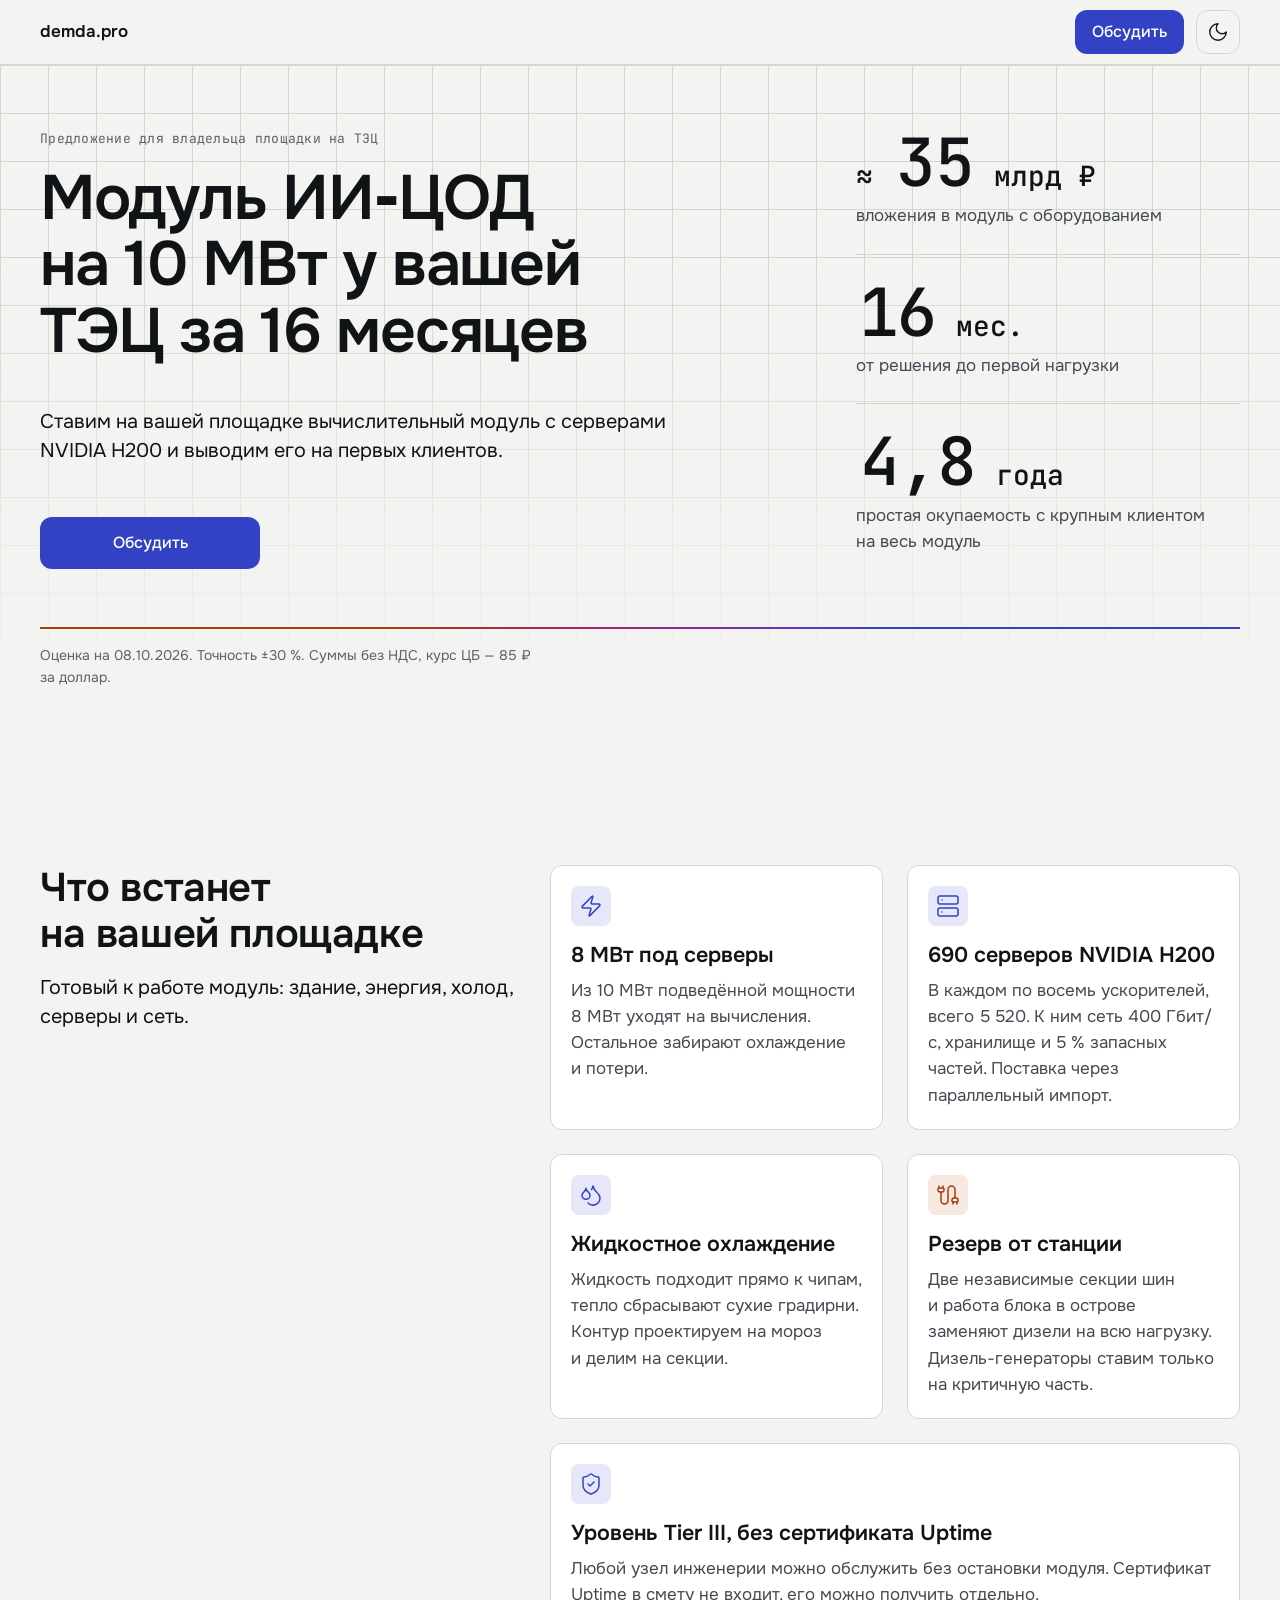
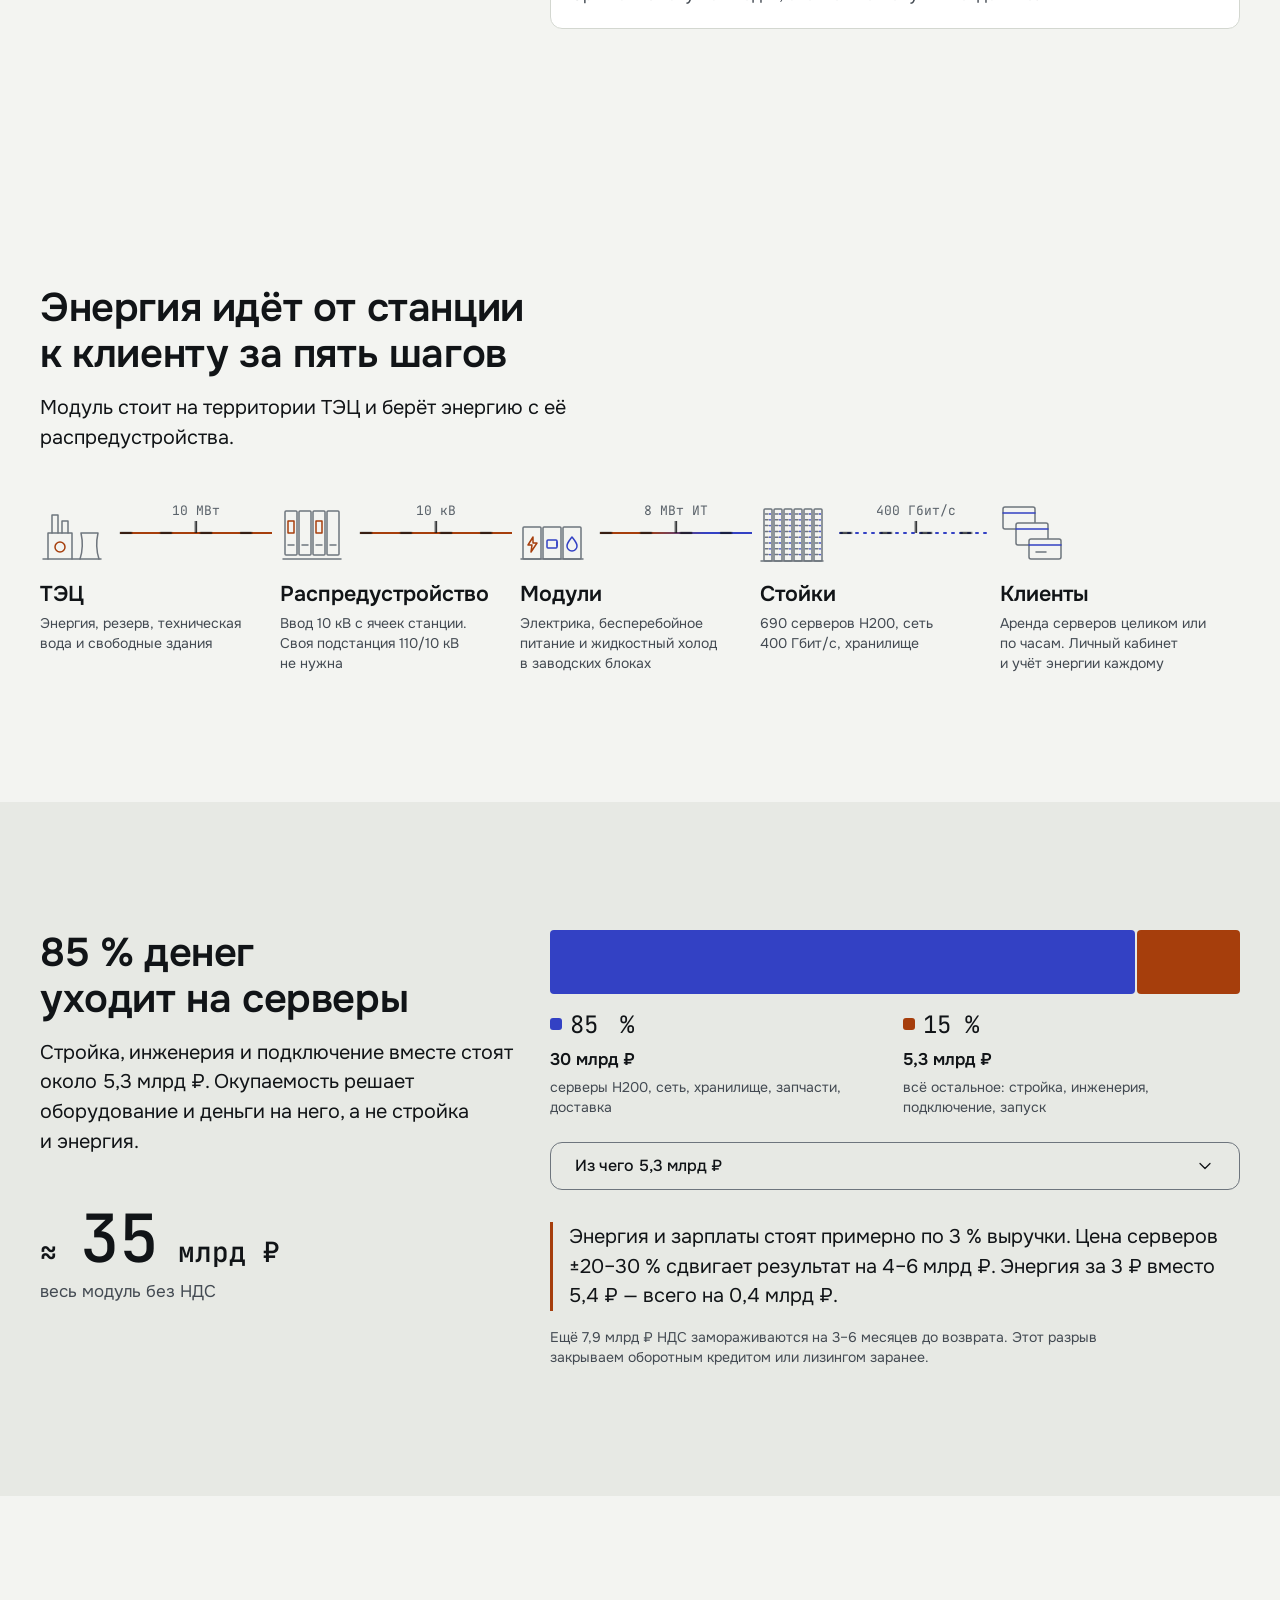
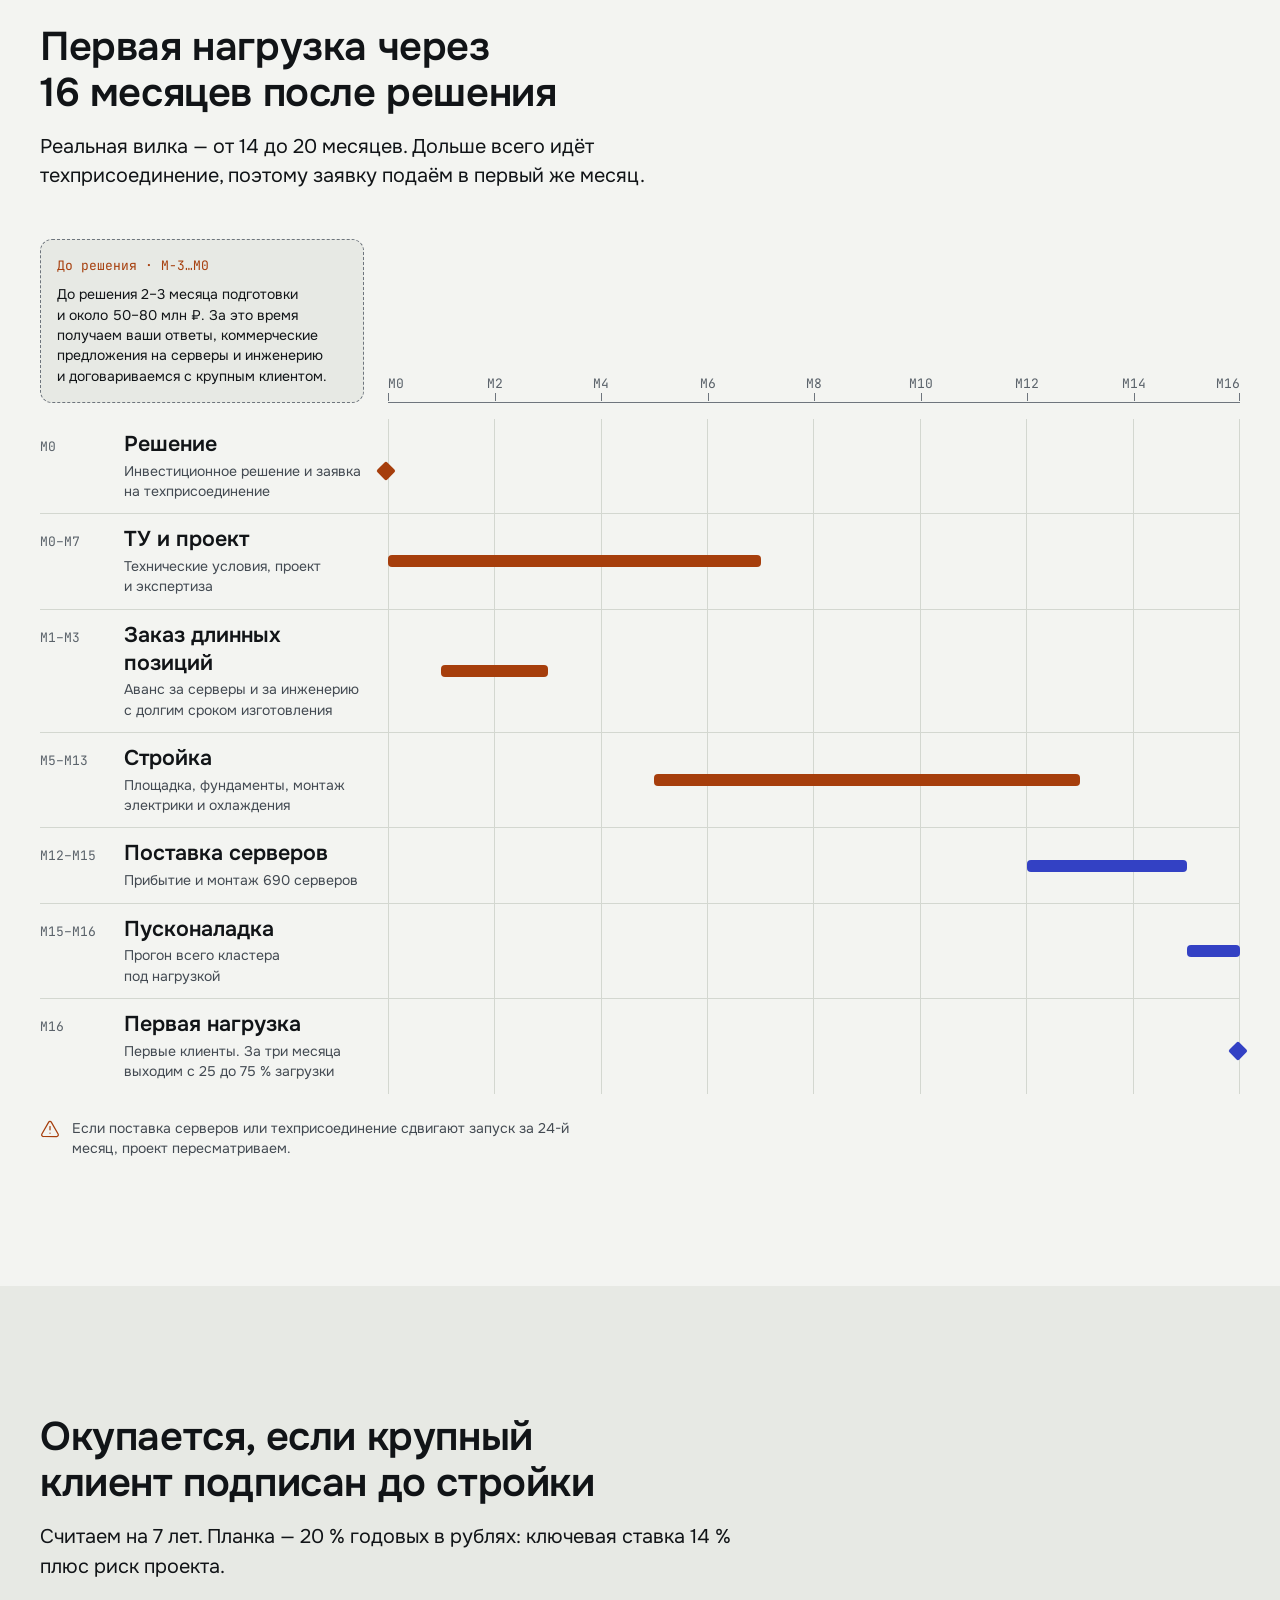
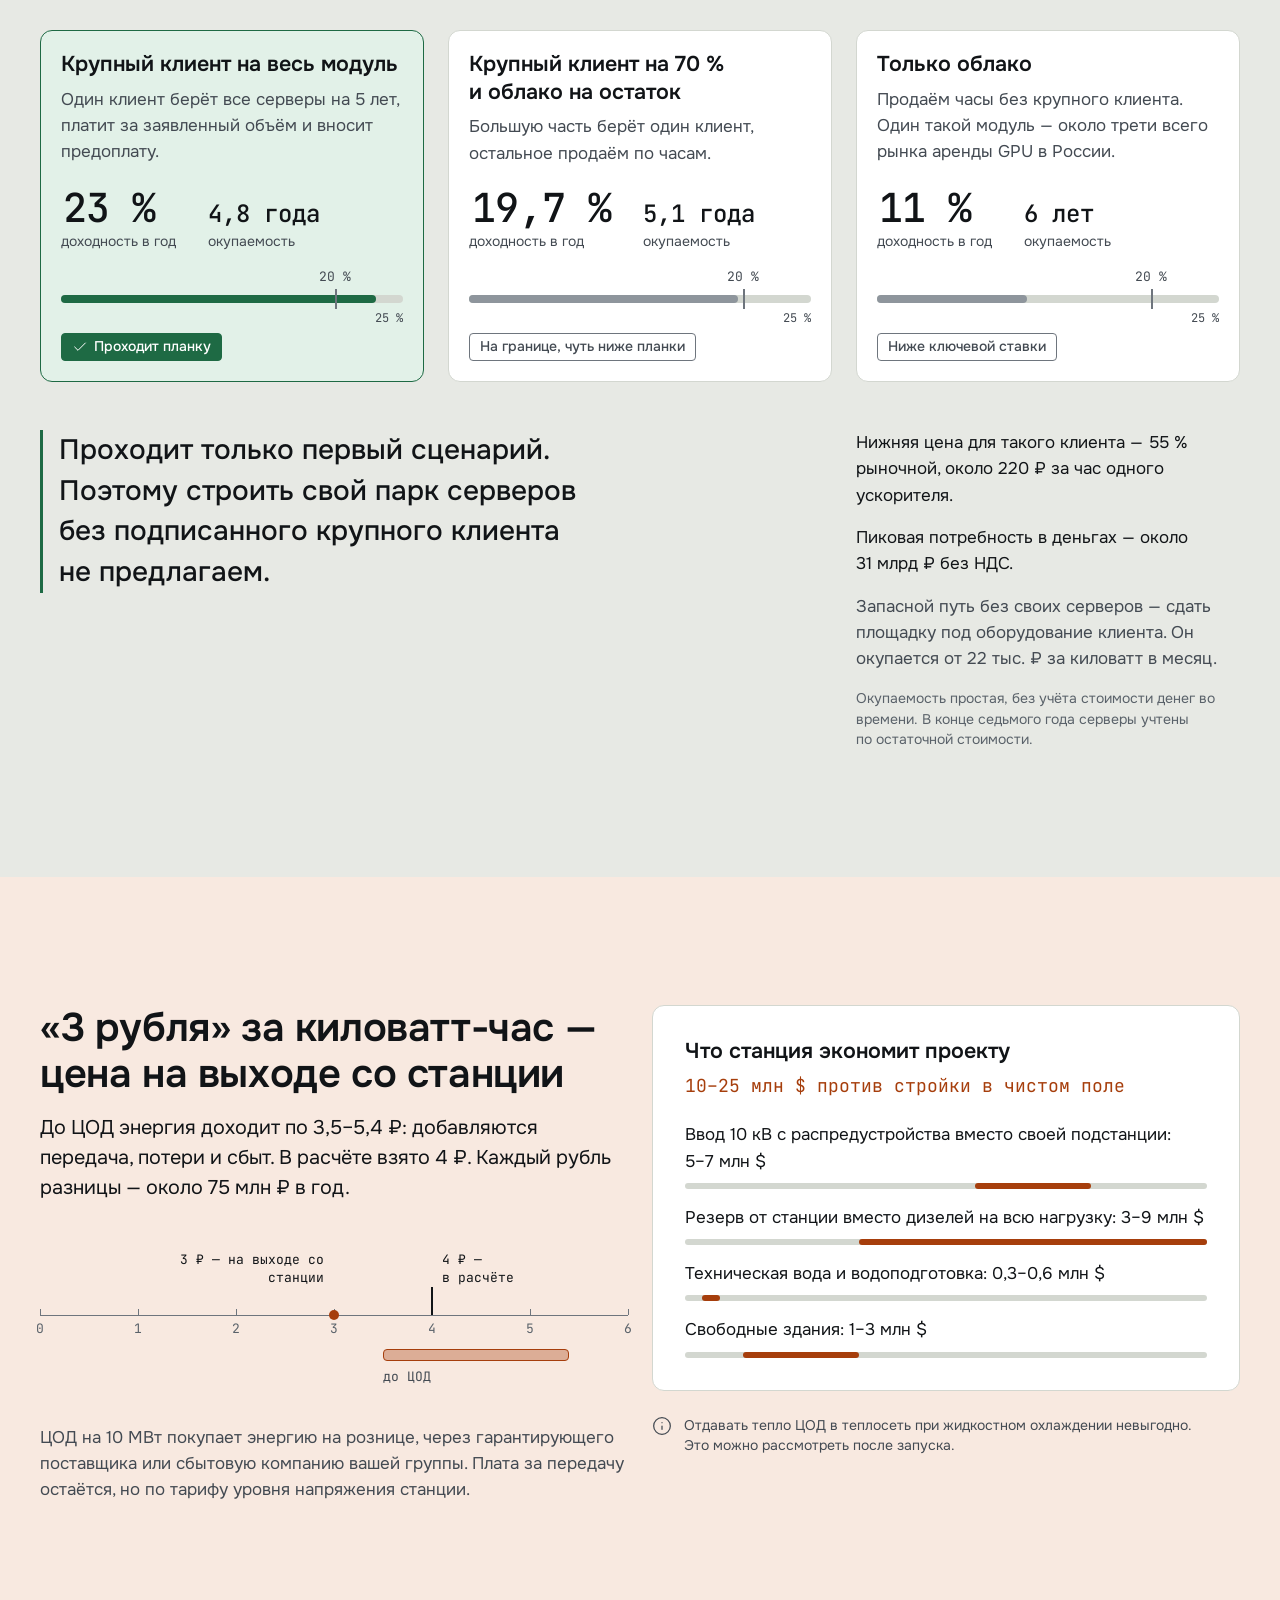
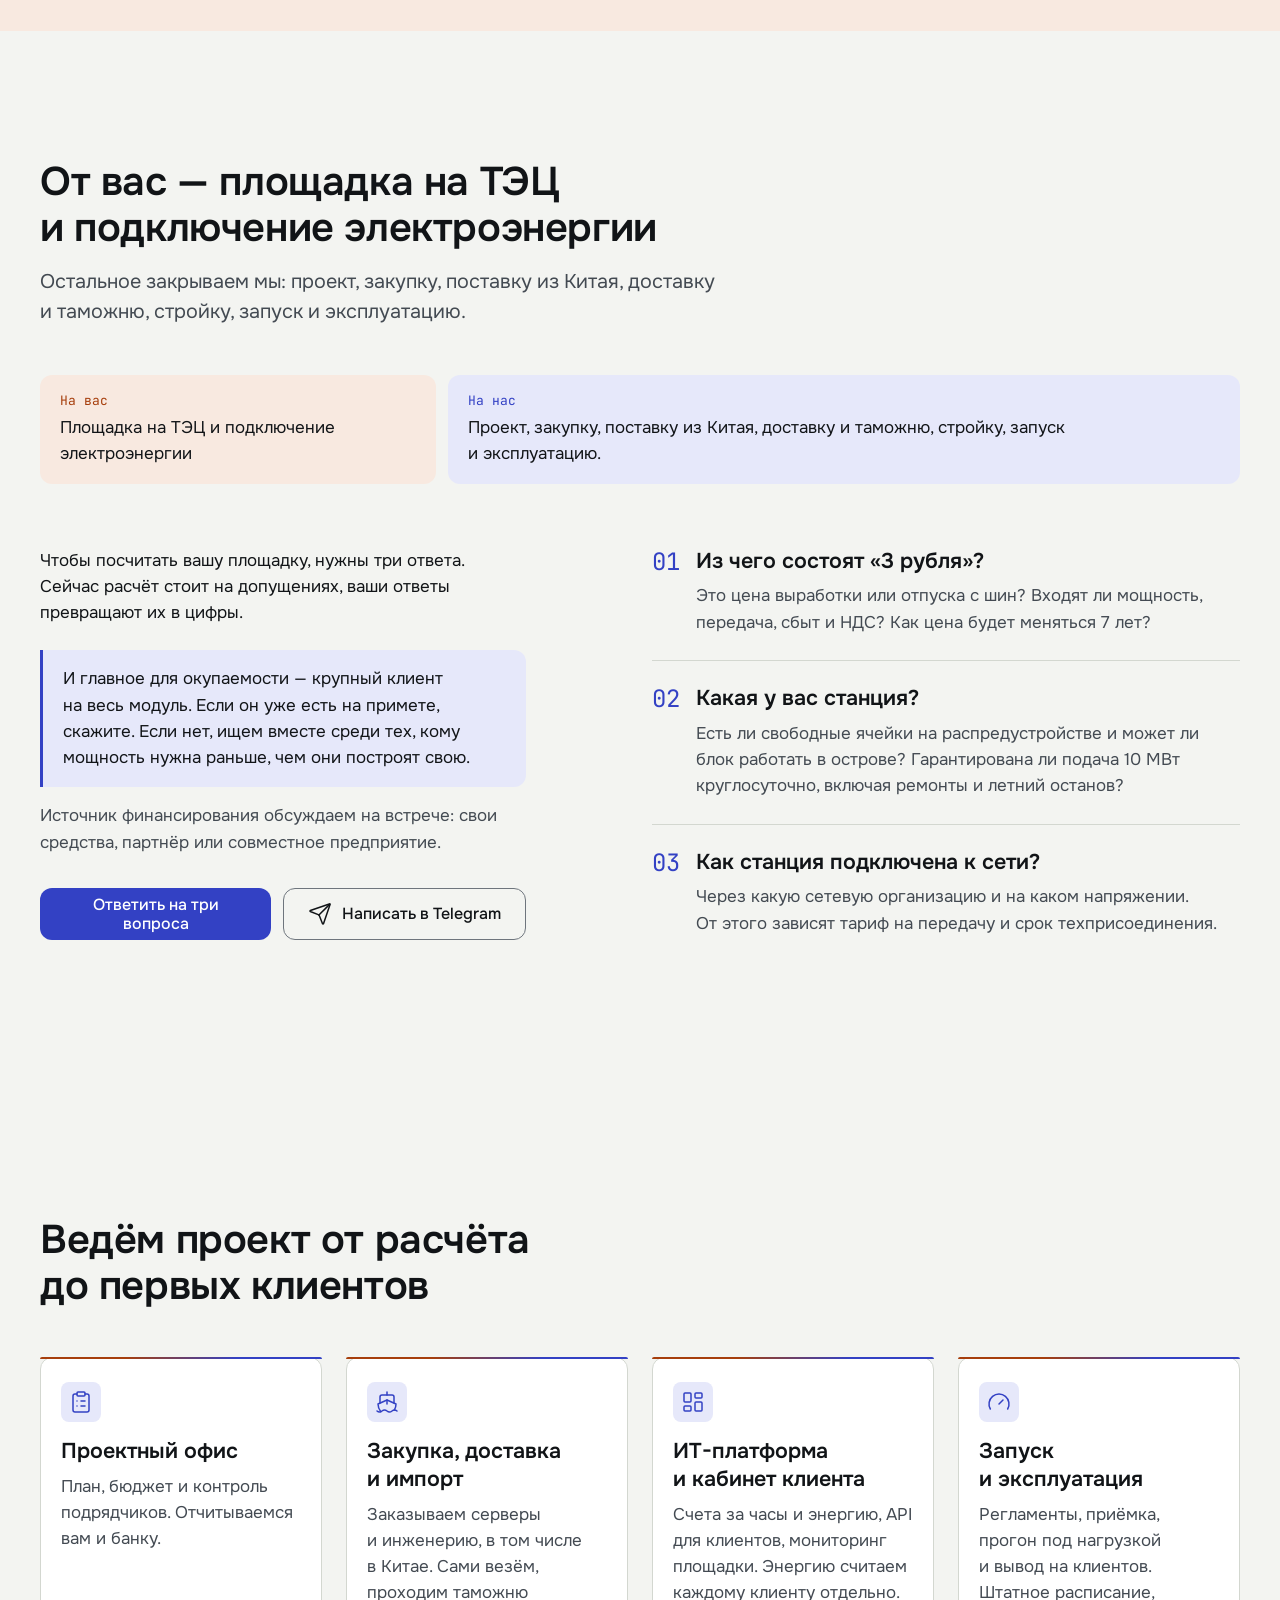
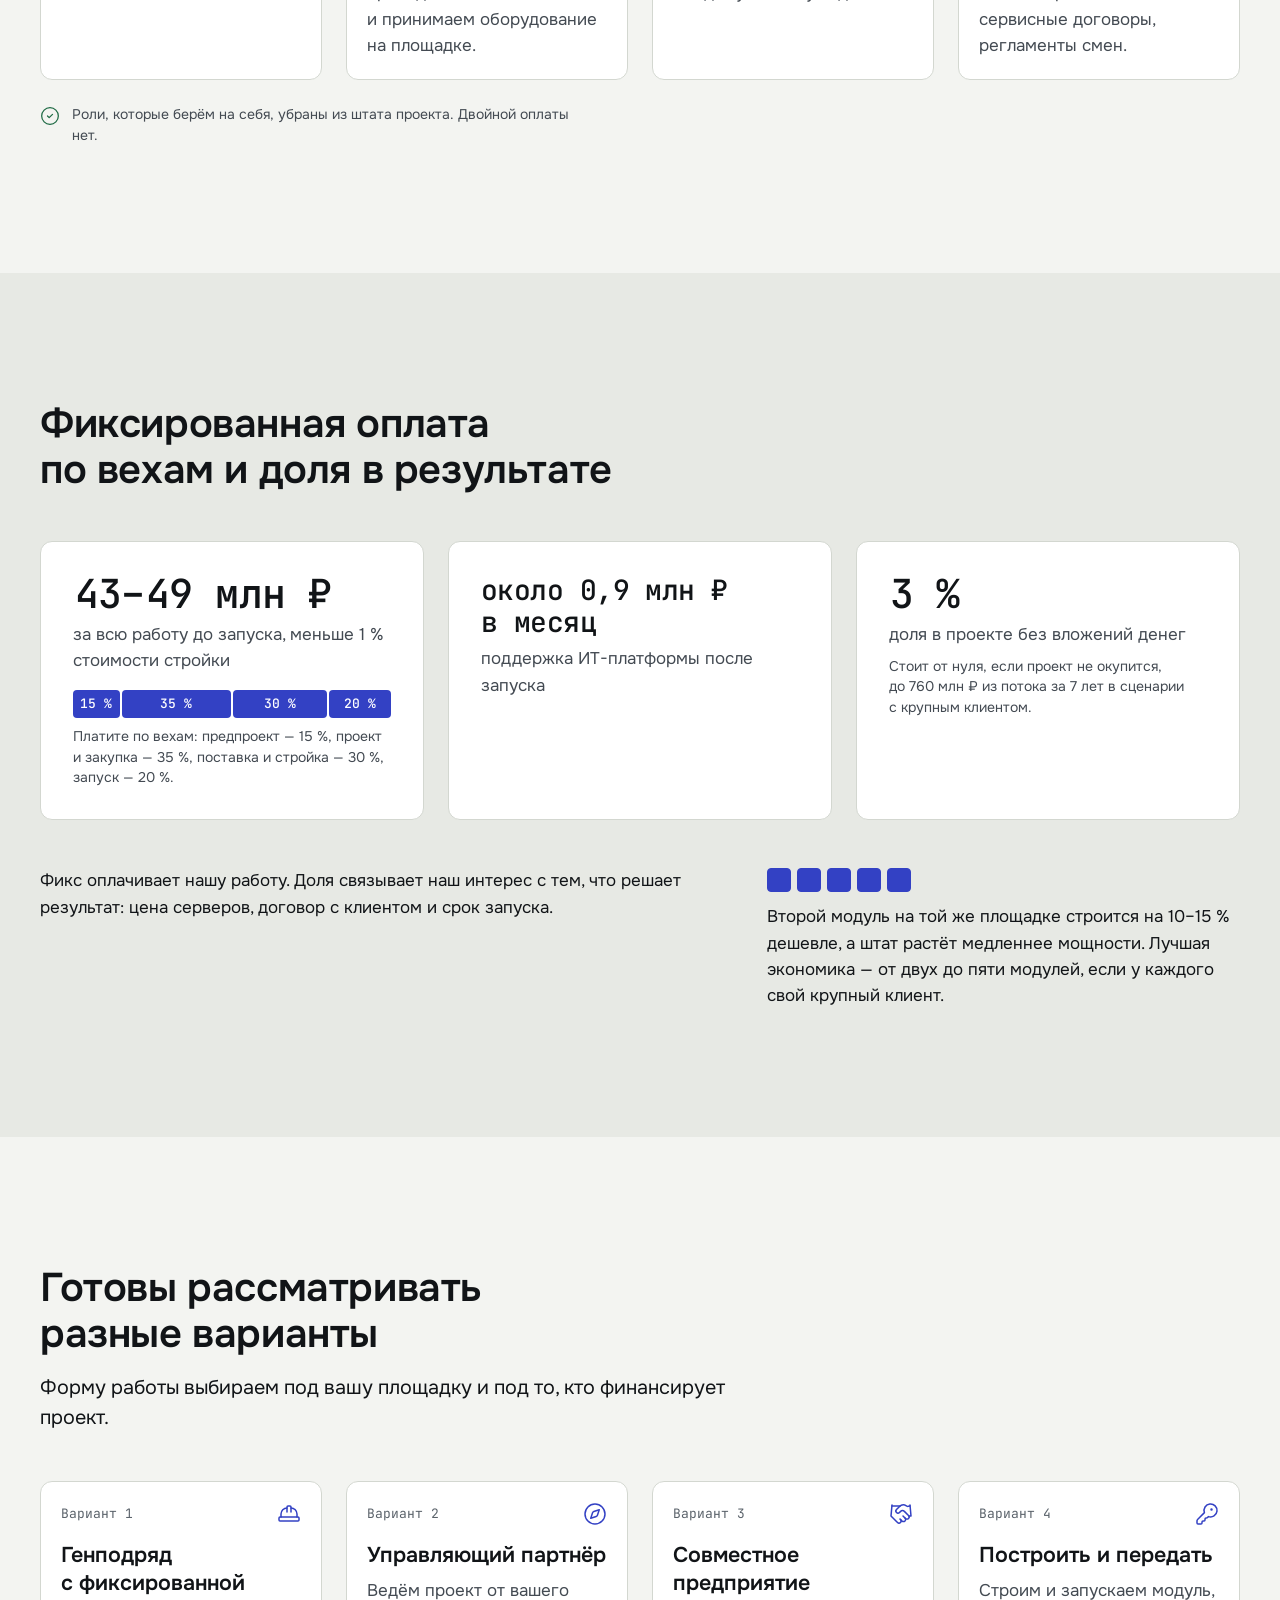
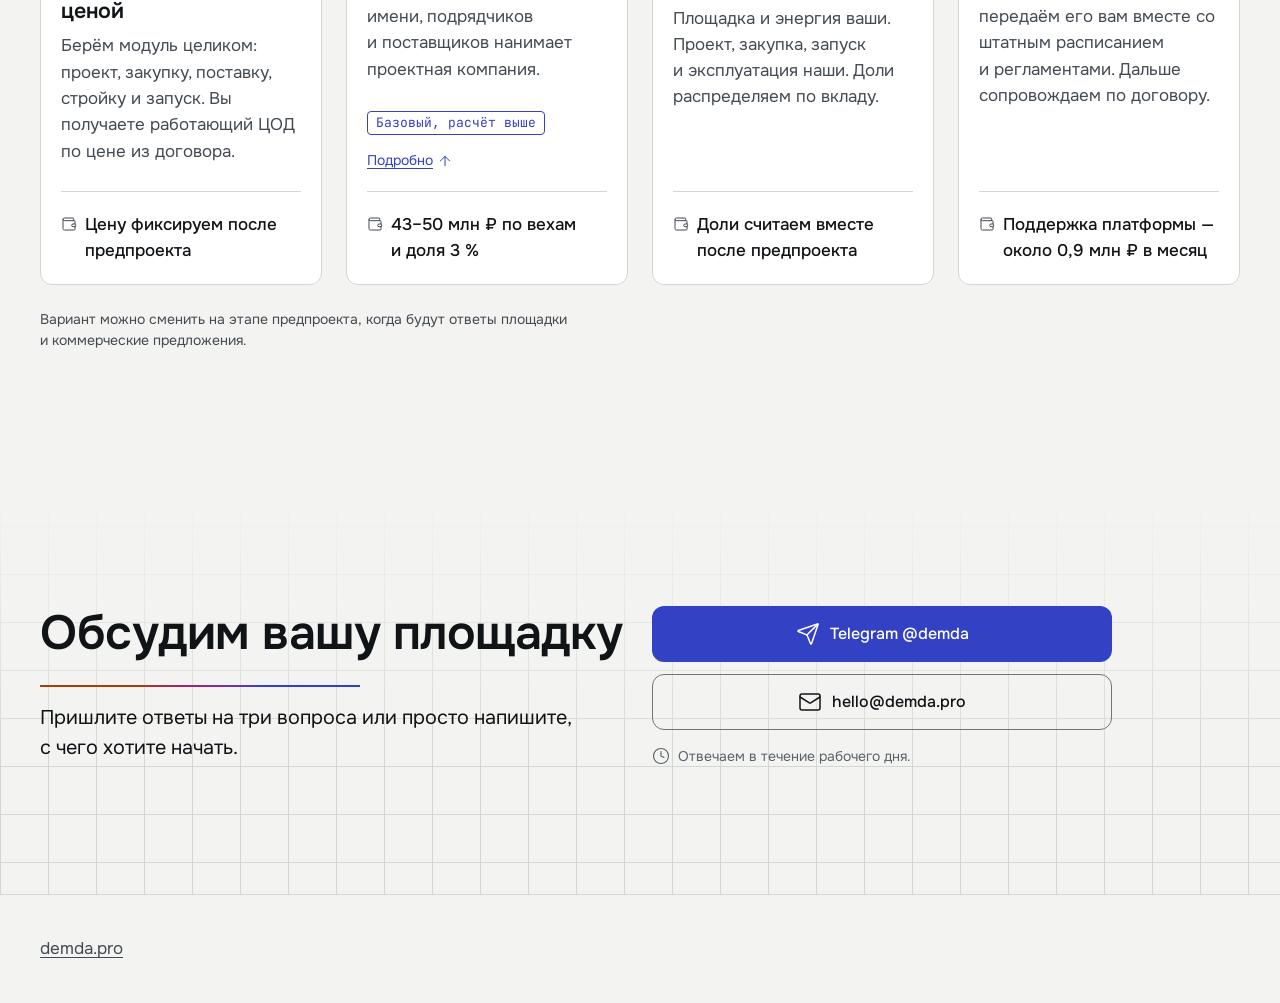
==== ai-dc/index.html @ 07761118 "ai-dc: страница-предложение ИИ-ЦОД, модуль 10 МВт (noindex)" ====
<!doctype html>
<html lang="ru">
<head>
<meta charset="utf-8">
<meta name="viewport" content="width=device-width, initial-scale=1">
<meta name="robots" content="noindex, nofollow">
<meta name="color-scheme" content="light dark">
<meta name="theme-color" content="#F3F4F1">

<script>
(function (d) {
  var th = null;
  try { th = localStorage.getItem('ai-dc-theme'); } catch (e) {}
  var dk = th === 'dark' || (th !== 'light' && window.matchMedia && matchMedia('(prefers-color-scheme: dark)').matches);
  d.setAttribute('data-theme', dk ? 'dark' : 'light'); d.className = 'js';
  var m = d.querySelector('meta[name=theme-color]'); if (m) m.content = dk ? '#0B0D10' : '#F3F4F1';
})(document.documentElement);
</script>
<title>Модуль ИИ‑ЦОД на 10 МВт у вашей ТЭЦ · demda.pro</title>
<meta name="description" content="Предложение владельцу площадки на ТЭЦ: вычислительный модуль 10 МВт с серверами NVIDIA H200, 16 месяцев от решения до первой нагрузки, окупаемость 4,8 года с крупным клиентом.">
<meta property="og:type" content="website">
<meta property="og:url" content="https://demda.pro/ai-dc/">
<meta property="og:site_name" content="demda.pro">
<meta property="og:locale" content="ru_RU">
<meta property="og:title" content="Модуль ИИ‑ЦОД на 10 МВт у вашей ТЭЦ за 16 месяцев">
<meta property="og:description" content="Ставим на вашей площадке вычислительный модуль с серверами NVIDIA H200 и выводим его на первых клиентов.">
<meta property="og:image" content="https://demda.pro/ai-dc/og.jpg">
<meta property="og:image:width" content="1200">
<meta property="og:image:height" content="630">
<meta name="twitter:card" content="summary_large_image">
<meta name="twitter:title" content="Модуль ИИ‑ЦОД на 10 МВт у вашей ТЭЦ за 16 месяцев">
<meta name="twitter:description" content="Ставим на вашей площадке вычислительный модуль с серверами NVIDIA H200 и выводим его на первых клиентов.">
<meta name="twitter:image" content="https://demda.pro/ai-dc/og.jpg">
<link rel="preconnect" href="https://fonts.googleapis.com">
<link rel="preconnect" href="https://fonts.gstatic.com" crossorigin>
<link rel="stylesheet" href="https://fonts.googleapis.com/css2?family=JetBrains+Mono:wght@400;500&family=Onest:wght@400..650&display=swap">
<link rel="stylesheet" href="ai-dc.css">
</head>
<body>
<svg width="0" height="0" style="position:absolute" aria-hidden="true" focusable="false"><defs>
<symbol id="i-zap" viewBox="0 0 24 24" fill="none" stroke="currentColor" stroke-width="1.5" stroke-linecap="round" stroke-linejoin="round"><path pathLength="1" d="M4 14a1 1 0 0 1-.78-1.63l9.9-10.2a.5.5 0 0 1 .86.46l-1.92 6.02A1 1 0 0 0 13 10h7a1 1 0 0 1 .78 1.63l-9.9 10.2a.5.5 0 0 1-.86-.46l1.92-6.02A1 1 0 0 0 11 14z"/></symbol>
<symbol id="i-server" viewBox="0 0 24 24" fill="none" stroke="currentColor" stroke-width="1.5" stroke-linecap="round" stroke-linejoin="round"><rect pathLength="1" width="20" height="8" x="2" y="2" rx="2" ry="2"/><rect pathLength="1" width="20" height="8" x="2" y="14" rx="2" ry="2"/><path pathLength="1" d="M6 6h.01"/><path pathLength="1" d="M6 18h.01"/></symbol>
<symbol id="i-droplets" viewBox="0 0 24 24" fill="none" stroke="currentColor" stroke-width="1.5" stroke-linecap="round" stroke-linejoin="round"><path pathLength="1" d="M7 16.3c2.2 0 4-1.83 4-4.05 0-1.16-.57-2.26-1.71-3.19S7.29 6.75 7 5.3c-.29 1.45-1.14 2.84-2.29 3.76S3 11.1 3 12.25c0 2.22 1.8 4.05 4 4.05z"/><path pathLength="1" d="M12.56 6.6A10.97 10.97 0 0 0 14 3.02c.5 2.5 2 4.9 4 6.5s3 3.5 3 5.5a6.98 6.98 0 0 1-11.91 4.97"/></symbol>
<symbol id="i-cable" viewBox="0 0 24 24" fill="none" stroke="currentColor" stroke-width="1.5" stroke-linecap="round" stroke-linejoin="round"><path pathLength="1" d="M17 21v-2a1 1 0 0 1-1-1v-1a2 2 0 0 1 2-2h2a2 2 0 0 1 2 2v1a1 1 0 0 1-1 1"/><path pathLength="1" d="M19 15V6.5a1 1 0 0 0-7 0v11a1 1 0 0 1-7 0V9"/><path pathLength="1" d="M21 21v-2h-4"/><path pathLength="1" d="M3 5h4V3"/><path pathLength="1" d="M7 5a1 1 0 0 1 1 1v1a2 2 0 0 1-2 2H4a2 2 0 0 1-2-2V6a1 1 0 0 1 1-1V3"/></symbol>
<symbol id="i-shield-check" viewBox="0 0 24 24" fill="none" stroke="currentColor" stroke-width="1.5" stroke-linecap="round" stroke-linejoin="round"><path pathLength="1" d="M20 13c0 5-3.5 7.5-7.66 8.95a1 1 0 0 1-.67-.01C7.5 20.5 4 18 4 13V6a1 1 0 0 1 1-1c2 0 4.5-1.2 6.24-2.72a1.17 1.17 0 0 1 1.52 0C14.51 3.81 17 5 19 5a1 1 0 0 1 1 1z"/><path pathLength="1" d="m9 12 2 2 4-4"/></symbol>
<symbol id="i-clipboard-list" viewBox="0 0 24 24" fill="none" stroke="currentColor" stroke-width="1.5" stroke-linecap="round" stroke-linejoin="round"><rect pathLength="1" width="8" height="4" x="8" y="2" rx="1" ry="1"/><path pathLength="1" d="M16 4h2a2 2 0 0 1 2 2v14a2 2 0 0 1-2 2H6a2 2 0 0 1-2-2V6a2 2 0 0 1 2-2h2"/><path pathLength="1" d="M12 11h4"/><path pathLength="1" d="M12 16h4"/><path pathLength="1" d="M8 11h.01"/><path pathLength="1" d="M8 16h.01"/></symbol>
<symbol id="i-ship" viewBox="0 0 24 24" fill="none" stroke="currentColor" stroke-width="1.5" stroke-linecap="round" stroke-linejoin="round"><path pathLength="1" d="M2 21c.6.5 1.2 1 2.5 1 2.5 0 2.5-2 5-2 1.3 0 1.9.5 2.5 1 .6.5 1.2 1 2.5 1 2.5 0 2.5-2 5-2 1.3 0 1.9.5 2.5 1"/><path pathLength="1" d="M19.38 20A11.6 11.6 0 0 0 21 14l-9-4-9 4c0 2.9.94 5.34 2.81 7.76"/><path pathLength="1" d="M19 13V7a2 2 0 0 0-2-2H7a2 2 0 0 0-2 2v6"/><path pathLength="1" d="M12 10v4"/><path pathLength="1" d="M12 2v3"/></symbol>
<symbol id="i-layout-dashboard" viewBox="0 0 24 24" fill="none" stroke="currentColor" stroke-width="1.5" stroke-linecap="round" stroke-linejoin="round"><rect pathLength="1" width="7" height="9" x="3" y="3" rx="1"/><rect pathLength="1" width="7" height="5" x="14" y="3" rx="1"/><rect pathLength="1" width="7" height="9" x="14" y="12" rx="1"/><rect pathLength="1" width="7" height="5" x="3" y="16" rx="1"/></symbol>
<symbol id="i-gauge" viewBox="0 0 24 24" fill="none" stroke="currentColor" stroke-width="1.5" stroke-linecap="round" stroke-linejoin="round"><path pathLength="1" d="m12 14 4-4"/><path pathLength="1" d="M3.34 19a10 10 0 1 1 17.32 0"/></symbol>
<symbol id="i-hard-hat" viewBox="0 0 24 24" fill="none" stroke="currentColor" stroke-width="1.5" stroke-linecap="round" stroke-linejoin="round"><path pathLength="1" d="M10 10V5a1 1 0 0 1 1-1h2a1 1 0 0 1 1 1v5"/><path pathLength="1" d="M14 6a6 6 0 0 1 6 6v3"/><path pathLength="1" d="M4 15v-3a6 6 0 0 1 6-6"/><rect pathLength="1" x="2" y="15" width="20" height="4" rx="1"/></symbol>
<symbol id="i-compass" viewBox="0 0 24 24" fill="none" stroke="currentColor" stroke-width="1.5" stroke-linecap="round" stroke-linejoin="round"><circle pathLength="1" cx="12" cy="12" r="10"/><path pathLength="1" d="m16.24 7.76-1.804 5.411a2 2 0 0 1-1.265 1.265L7.76 16.24l1.804-5.411a2 2 0 0 1 1.265-1.265z"/></symbol>
<symbol id="i-handshake" viewBox="0 0 24 24" fill="none" stroke="currentColor" stroke-width="1.5" stroke-linecap="round" stroke-linejoin="round"><path pathLength="1" d="m11 17 2 2a1 1 0 1 0 3-3"/><path pathLength="1" d="m14 14 2.5 2.5a1 1 0 1 0 3-3l-3.88-3.88a3 3 0 0 0-4.24 0l-.88.88a1 1 0 1 1-3-3l2.81-2.81a5.79 5.79 0 0 1 7.06-.87l.47.28a2 2 0 0 0 1.42.25L21 4"/><path pathLength="1" d="m21 3 1 11h-2"/><path pathLength="1" d="M3 3 2 14l6.5 6.5a1 1 0 1 0 3-3"/><path pathLength="1" d="M3 4h8"/></symbol>
<symbol id="i-key-round" viewBox="0 0 24 24" fill="none" stroke="currentColor" stroke-width="1.5" stroke-linecap="round" stroke-linejoin="round"><path pathLength="1" d="M2.586 17.414A2 2 0 0 0 2 18.828V21a1 1 0 0 0 1 1h3a1 1 0 0 0 1-1v-1a1 1 0 0 1 1-1h1a1 1 0 0 0 1-1v-1a1 1 0 0 1 1-1h.172a2 2 0 0 0 1.414-.586l.814-.814a6.5 6.5 0 1 0-4-4z"/><circle pathLength="1" cx="16.5" cy="7.5" r=".5"/></symbol>
<symbol id="i-alert-triangle" viewBox="0 0 24 24" fill="none" stroke="currentColor" stroke-width="1.5" stroke-linecap="round" stroke-linejoin="round"><path pathLength="1" d="m21.73 18-8-14a2 2 0 0 0-3.48 0l-8 14A2 2 0 0 0 4 21h16a2 2 0 0 0 1.73-3"/><path pathLength="1" d="M12 9v4"/><path pathLength="1" d="M12 17h.01"/></symbol>
<symbol id="i-info" viewBox="0 0 24 24" fill="none" stroke="currentColor" stroke-width="1.5" stroke-linecap="round" stroke-linejoin="round"><circle pathLength="1" cx="12" cy="12" r="10"/><path pathLength="1" d="M12 16v-4"/><path pathLength="1" d="M12 8h.01"/></symbol>
<symbol id="i-check-circle" viewBox="0 0 24 24" fill="none" stroke="currentColor" stroke-width="1.5" stroke-linecap="round" stroke-linejoin="round"><circle pathLength="1" cx="12" cy="12" r="10"/><path pathLength="1" d="m9 12 2 2 4-4"/></symbol>
<symbol id="i-send" viewBox="0 0 24 24" fill="none" stroke="currentColor" stroke-width="1.5" stroke-linecap="round" stroke-linejoin="round"><path pathLength="1" d="M14.536 21.686a.5.5 0 0 0 .937-.024l6.5-19a.496.496 0 0 0-.635-.635l-19 6.5a.5.5 0 0 0-.024.937l7.93 3.18a2 2 0 0 1 1.112 1.11z"/><path pathLength="1" d="m21.854 2.147-10.94 10.939"/></symbol>
<symbol id="i-mail" viewBox="0 0 24 24" fill="none" stroke="currentColor" stroke-width="1.5" stroke-linecap="round" stroke-linejoin="round"><path pathLength="1" d="m22 7-8.991 5.727a2 2 0 0 1-2.009 0L2 7"/><rect pathLength="1" x="2" y="4" width="20" height="16" rx="2"/></symbol>
<symbol id="i-clock" viewBox="0 0 24 24" fill="none" stroke="currentColor" stroke-width="1.5" stroke-linecap="round" stroke-linejoin="round"><circle pathLength="1" cx="12" cy="12" r="10"/><path pathLength="1" d="M12 6v6l4 2"/></symbol>
<symbol id="i-wallet" viewBox="0 0 24 24" fill="none" stroke="currentColor" stroke-width="1.5" stroke-linecap="round" stroke-linejoin="round"><path pathLength="1" d="M19 7V4a1 1 0 0 0-1-1H5a2 2 0 0 0 0 4h15a1 1 0 0 1 1 1v4h-3a2 2 0 0 0 0 4h3a1 1 0 0 0 1-1v-2a1 1 0 0 0-1-1"/><path pathLength="1" d="M3 5v14a2 2 0 0 0 2 2h15a1 1 0 0 0 1-1v-4"/></symbol>
<symbol id="i-arrow-up" viewBox="0 0 24 24" fill="none" stroke="currentColor" stroke-width="1.5" stroke-linecap="round" stroke-linejoin="round"><path pathLength="1" d="m5 12 7-7 7 7"/><path pathLength="1" d="M12 19V5"/></symbol>
<symbol id="i-check" viewBox="0 0 24 24" fill="none" stroke="currentColor" stroke-width="1.5" stroke-linecap="round" stroke-linejoin="round"><path pathLength="1" d="M20 6 9 17l-5-5"/></symbol>
<symbol id="i-play" viewBox="0 0 24 24" fill="none" stroke="currentColor" stroke-width="1.5" stroke-linecap="round" stroke-linejoin="round"><polygon pathLength="1" points="6 3 20 12 6 21 6 3"/></symbol>
<symbol id="i-x" viewBox="0 0 24 24" fill="none" stroke="currentColor" stroke-width="1.5" stroke-linecap="round" stroke-linejoin="round"><path pathLength="1" d="M18 6 6 18"/><path pathLength="1" d="m6 6 12 12"/></symbol>
<symbol id="i-sun" viewBox="0 0 24 24" fill="none" stroke="currentColor" stroke-width="1.5" stroke-linecap="round" stroke-linejoin="round"><circle pathLength="1" cx="12" cy="12" r="4"/><path pathLength="1" d="M12 2v2"/><path pathLength="1" d="M12 20v2"/><path pathLength="1" d="m4.93 4.93 1.41 1.41"/><path pathLength="1" d="m17.66 17.66 1.41 1.41"/><path pathLength="1" d="M2 12h2"/><path pathLength="1" d="M20 12h2"/><path pathLength="1" d="m6.34 17.66-1.41 1.41"/><path pathLength="1" d="m19.07 4.93-1.41 1.41"/></symbol>
<symbol id="i-moon" viewBox="0 0 24 24" fill="none" stroke="currentColor" stroke-width="1.5" stroke-linecap="round" stroke-linejoin="round"><path pathLength="1" d="M12 3a6 6 0 0 0 9 9 9 9 0 1 1-9-9Z"/></symbol>
<symbol id="i-chevron-down" viewBox="0 0 24 24" fill="none" stroke="currentColor" stroke-width="1.5" stroke-linecap="round" stroke-linejoin="round"><path pathLength="1" d="m6 9 6 6 6-6"/></symbol>
</defs></svg>
<svg width="0" height="0" style="position:absolute" aria-hidden="true" focusable="false"><defs>
<linearGradient id="g-flow-h" gradientUnits="userSpaceOnUse" x1="0" y1="0" x2="100" y2="0"><stop offset="0" style="stop-color:var(--heat)"/><stop offset=".3" style="stop-color:var(--heat)"/><stop offset=".7" style="stop-color:var(--volt)"/><stop offset="1" style="stop-color:var(--volt)"/></linearGradient>
<linearGradient id="g-flow-v" gradientUnits="userSpaceOnUse" x1="0" y1="0" x2="0" y2="100"><stop offset="0" style="stop-color:var(--heat)"/><stop offset=".3" style="stop-color:var(--heat)"/><stop offset=".7" style="stop-color:var(--volt)"/><stop offset="1" style="stop-color:var(--volt)"/></linearGradient>
</defs></svg>

<header class="top"><div class="wrap top-in">
  <a class="brand" href="https://demda.pro/" aria-label="demda.pro, на главную">demda.pro</a>
  <span class="sp"></span>
  <a class="btn btn-sm" id="top-cta" href="#contact">Обсудить</a>
  <button class="theme" id="theme-btn" type="button" aria-pressed="false" aria-label="Тёмная тема">
    <svg class="ti ti-sun" aria-hidden="true"><use href="#i-sun"/></svg><svg class="ti ti-moon" aria-hidden="true"><use href="#i-moon"/></svg>
  </button>
</div></header>

<nav class="rail" id="rail" aria-label="Разделы страницы">
  <ol>
    
    <li><a href="#what" data-sec="what"><span class="dot"></span><span class="rl mono">Что встанет на вашей площадке</span></a></li>
    
    <li><a href="#how" data-sec="how"><span class="dot"></span><span class="rl mono">Энергия идёт от станции к клиенту за пять шагов</span></a></li>
    
    <li><a href="#money" data-sec="money"><span class="dot"></span><span class="rl mono">85 % денег уходит на серверы</span></a></li>
    
    <li><a href="#timeline" data-sec="timeline"><span class="dot"></span><span class="rl mono">Первая нагрузка через 16 месяцев после решения</span></a></li>
    
    <li><a href="#payback" data-sec="payback"><span class="dot"></span><span class="rl mono">Окупается, если крупный клиент подписан до стройки</span></a></li>
    
    <li><a href="#energy" data-sec="energy"><span class="dot"></span><span class="rl mono">«3 рубля» за киловатт-час — цена на выходе со станции</span></a></li>
    
    <li><a href="#questions" data-sec="questions"><span class="dot"></span><span class="rl mono">От вас — площадка на ТЭЦ и подключение электроэнергии</span></a></li>
    
    <li><a href="#scope" data-sec="scope"><span class="dot"></span><span class="rl mono">Ведём проект от расчёта до первых клиентов</span></a></li>
    
    <li><a href="#terms" data-sec="terms"><span class="dot"></span><span class="rl mono">Фиксированная оплата по вехам и доля в результате</span></a></li>
    
    <li><a href="#models" data-sec="models"><span class="dot"></span><span class="rl mono">Готовы рассматривать разные варианты</span></a></li>
    
    <li><a href="#contact" data-sec="contact"><span class="dot"></span><span class="rl mono">Обсудим вашу площадку</span></a></li>
    
  </ol>
</nav>

<main>

<section class="hero grid-bg" id="offer">
  <div class="wrap hero-grid">
    <div class="h-head">
      <p class="eyebrow mono">Предложение для владельца площадки на ТЭЦ</p>
      <h1>Модуль ИИ‑ЦОД на 10 МВт у вашей ТЭЦ за 16 месяцев</h1>
    </div>
    <div class="current" aria-hidden="true"></div>
    <p class="lead h-lead">Ставим на вашей площадке вычислительный модуль с серверами NVIDIA H200 и выводим его на первых клиентов.</p>
    <div class="stats">
      
      <div class="stat" role="group" aria-label="≈ 35 млрд ₽: вложения в модуль с оборудованием" style="--i:1">
        <p class="stat-v mono" aria-hidden="true"><span class="u">≈ </span><span class="num" data-to="35" data-dec="0" style="--w:2">35</span><span class="u"> млрд ₽</span></p>
        <p class="stat-l" aria-hidden="true">вложения в модуль с оборудованием</p>
      </div>
      
      <div class="stat" role="group" aria-label="16 мес.: от решения до первой нагрузки" style="--i:2">
        <p class="stat-v mono" aria-hidden="true"><span class="num" data-to="16" data-dec="0" style="--w:2">16</span><span class="u"> мес.</span></p>
        <p class="stat-l" aria-hidden="true">от решения до первой нагрузки</p>
      </div>
      
      <div class="stat" role="group" aria-label="4,8 года: простая окупаемость с крупным клиентом на весь модуль" style="--i:3">
        <p class="stat-v mono" aria-hidden="true"><span class="num" data-to="4.8" data-dec="1" style="--w:3">4,8</span><span class="u"> года</span></p>
        <p class="stat-l" aria-hidden="true">простая окупаемость с крупным клиентом на весь модуль</p>
      </div>
      
    </div>
    <div class="h-cta">
      <a class="btn btn-primary" id="hero-cta" href="#contact">Обсудить</a>
      <span data-video-slot="hero"></span>
    </div>
    <p class="note h-note">Оценка на 08.10.2026. Точность ±30 %. Суммы без НДС, курс ЦБ — 85 ₽ за доллар.</p>
  </div>
</section>


<section class="sec" id="what">
  <div class="wrap two">
    <div class="two-head">
      <h2>Что встанет на вашей площадке</h2>
      <p class="lead">Готовый к работе модуль: здание, энергия, холод, серверы и сеть.</p>
    </div>
    <ul class="cards cards-5">
      
      <li class="card reveal ic-1" style="--i:1">
        <span class="ico-box"><svg class="ico" aria-hidden="true"><use href="#i-zap"/></svg></span>
        <h3>8 МВт под серверы</h3>
        <p>Из 10 МВт подведённой мощности 8 МВт уходят на вычисления. Остальное забирают охлаждение и потери.</p>
      </li>
      
      <li class="card reveal ic-2" style="--i:2">
        <span class="ico-box"><svg class="ico" aria-hidden="true"><use href="#i-server"/></svg></span>
        <h3>690 серверов NVIDIA H200</h3>
        <p>В каждом по восемь ускорителей, всего 5 520. К ним сеть 400 Гбит/с, хранилище и 5 % запасных частей. Поставка через параллельный импорт.</p>
      </li>
      
      <li class="card reveal ic-3" style="--i:3">
        <span class="ico-box"><svg class="ico" aria-hidden="true"><use href="#i-droplets"/></svg></span>
        <h3>Жидкостное охлаждение</h3>
        <p>Жидкость подходит прямо к чипам, тепло сбрасывают сухие градирни. Контур проектируем на мороз и делим на секции.</p>
      </li>
      
      <li class="card reveal ic-4" style="--i:4">
        <span class="ico-box"><svg class="ico" aria-hidden="true"><use href="#i-cable"/></svg></span>
        <h3>Резерв от станции</h3>
        <p>Две независимые секции шин и работа блока в острове заменяют дизели на всю нагрузку. Дизель-генераторы ставим только на критичную часть.</p>
      </li>
      
      <li class="card reveal ic-5" style="--i:5">
        <span class="ico-box"><svg class="ico" aria-hidden="true"><use href="#i-shield-check"/></svg></span>
        <h3>Уровень Tier III, без сертификата Uptime</h3>
        <p>Любой узел инженерии можно обслужить без остановки модуля. Сертификат Uptime в смету не входит, его можно получить отдельно.</p>
      </li>
      
    </ul>
  </div>
</section>


<section class="sec" id="how">
  <div class="wrap">
    <div class="head8">
      <h2>Энергия идёт от станции к клиенту за пять шагов</h2>
      <p class="lead">Модуль стоит на территории ТЭЦ и берёт энергию с её распредустройства.</p>
    </div>
    <div class="schema" role="group" aria-label="Энергия идёт от станции к клиенту за пять шагов">
      <ol class="nodes" data-anim="flow">
        <li class="node" style="--i:0">
          <svg class="pg" viewBox="0 0 64 64" aria-hidden="true"><path d="M3 58h58"/><path d="M8 58V32h24v26"/><path d="M12 32V14h6v18"/><path d="M22 32V20h6v12"/><circle class="heat" cx="20" cy="46" r="5"/><path d="M40 58c3-9 3-17 1-26h17c-2 9-2 17 1 26"/></svg>
          <div class="node-t"><h3>ТЭЦ</h3><p>Энергия, резерв, техническая вода и свободные здания</p></div>
          <span class="conn c-heat" aria-hidden="true"><svg viewBox="0 0 100 100" preserveAspectRatio="none"><path class="ln ln-h base" d="M0 50H100"/><path class="ln ln-v base" d="M50 0V100"/><path class="ln ln-h flow" d="M0 50H100"/><path class="ln ln-v flow" d="M50 0V100"/></svg><span class="cl mono">10&nbsp;МВт</span></span>
        </li>
        <li class="node" style="--i:1">
          <svg class="pg" viewBox="0 0 64 64" aria-hidden="true"><path d="M3 58h58"/><rect x="5" y="10" width="12" height="44" rx="1"/><path d="M8 44h6"/><rect class="heat" x="8" y="20" width="6" height="12"/><rect x="19" y="10" width="12" height="44" rx="1"/><path d="M22 44h6"/><rect x="33" y="10" width="12" height="44" rx="1"/><path d="M36 44h6"/><rect class="heat" x="36" y="20" width="6" height="12"/><rect x="47" y="10" width="12" height="44" rx="1"/><path d="M50 44h6"/></svg>
          <div class="node-t"><h3>Распредустройство</h3><p>Ввод 10 кВ с ячеек станции. Своя подстанция 110/10 кВ не нужна</p></div>
          <span class="conn c-heat" aria-hidden="true"><svg viewBox="0 0 100 100" preserveAspectRatio="none"><path class="ln ln-h base" d="M0 50H100"/><path class="ln ln-v base" d="M50 0V100"/><path class="ln ln-h flow" d="M0 50H100"/><path class="ln ln-v flow" d="M50 0V100"/></svg><span class="cl mono">10&nbsp;кВ</span></span>
        </li>
        <li class="node" style="--i:2">
          <svg class="pg" viewBox="0 0 64 64" aria-hidden="true"><path d="M1 58h62"/><rect x="3" y="26" width="18" height="32" rx="1"/><rect x="23" y="26" width="18" height="32" rx="1"/><rect x="43" y="26" width="18" height="32" rx="1"/><path class="heat" d="M13 36 8 44h4l-1 7 6-9h-4z"/><rect class="volt" x="27" y="39" width="10" height="8" rx="1"/><path class="volt" d="M37 41v4"/><path class="volt" d="M52 36c3 4 5 6 5 9a5 5 0 0 1-10 0c0-3 2-5 5-9z"/></svg>
          <div class="node-t"><h3>Модули</h3><p>Электрика, бесперебойное питание и жидкостный холод в заводских блоках</p></div>
          <span class="conn c-mix" aria-hidden="true"><svg viewBox="0 0 100 100" preserveAspectRatio="none"><path class="ln ln-h base" d="M0 50H100"/><path class="ln ln-v base" d="M50 0V100"/><path class="ln ln-h flow" d="M0 50H100"/><path class="ln ln-v flow" d="M50 0V100"/></svg><span class="cl mono">8&nbsp;МВт&nbsp;ИТ</span></span>
        </li>
        <li class="node" style="--i:3">
          <svg class="pg" viewBox="0 0 64 64" aria-hidden="true"><path d="M1 60h62"/><rect x="4" y="8" width="8" height="52" rx="1"/><path d="M5.4 13h2.6M5.4 18.8h2.6M5.4 24.6h2.6M5.4 30.4h2.6M5.4 36.2h2.6M5.4 42h2.6M5.4 47.8h2.6M5.4 53.6h2.6"/><circle class="ind d1" cx="10" cy="13" r=".9"/><circle class="ind d1" cx="10" cy="18.8" r=".9"/><circle class="ind d1" cx="10" cy="24.6" r=".9"/><circle class="ind d1" cx="10" cy="30.4" r=".9"/><circle class="ind d1" cx="10" cy="36.2" r=".9"/><circle class="ind d1" cx="10" cy="42" r=".9"/><circle class="ind d1" cx="10" cy="47.8" r=".9"/><circle class="ind d1" cx="10" cy="53.6" r=".9"/><rect x="14" y="8" width="8" height="52" rx="1"/><path d="M15.4 13h2.6M15.4 18.8h2.6M15.4 24.6h2.6M15.4 30.4h2.6M15.4 36.2h2.6M15.4 42h2.6M15.4 47.8h2.6M15.4 53.6h2.6"/><circle class="ind d2" cx="20" cy="13" r=".9"/><circle class="ind d2" cx="20" cy="18.8" r=".9"/><circle class="ind d2" cx="20" cy="24.6" r=".9"/><circle class="ind d2" cx="20" cy="30.4" r=".9"/><circle class="ind d2" cx="20" cy="36.2" r=".9"/><circle class="ind d2" cx="20" cy="42" r=".9"/><circle class="ind d2" cx="20" cy="47.8" r=".9"/><circle class="ind d2" cx="20" cy="53.6" r=".9"/><rect x="24" y="8" width="8" height="52" rx="1"/><path d="M25.4 13h2.6M25.4 18.8h2.6M25.4 24.6h2.6M25.4 30.4h2.6M25.4 36.2h2.6M25.4 42h2.6M25.4 47.8h2.6M25.4 53.6h2.6"/><circle class="ind d3" cx="30" cy="13" r=".9"/><circle class="ind d3" cx="30" cy="18.8" r=".9"/><circle class="ind d3" cx="30" cy="24.6" r=".9"/><circle class="ind d3" cx="30" cy="30.4" r=".9"/><circle class="ind d3" cx="30" cy="36.2" r=".9"/><circle class="ind d3" cx="30" cy="42" r=".9"/><circle class="ind d3" cx="30" cy="47.8" r=".9"/><circle class="ind d3" cx="30" cy="53.6" r=".9"/><rect x="34" y="8" width="8" height="52" rx="1"/><path d="M35.4 13h2.6M35.4 18.8h2.6M35.4 24.6h2.6M35.4 30.4h2.6M35.4 36.2h2.6M35.4 42h2.6M35.4 47.8h2.6M35.4 53.6h2.6"/><circle class="ind d4" cx="40" cy="13" r=".9"/><circle class="ind d4" cx="40" cy="18.8" r=".9"/><circle class="ind d4" cx="40" cy="24.6" r=".9"/><circle class="ind d4" cx="40" cy="30.4" r=".9"/><circle class="ind d4" cx="40" cy="36.2" r=".9"/><circle class="ind d4" cx="40" cy="42" r=".9"/><circle class="ind d4" cx="40" cy="47.8" r=".9"/><circle class="ind d4" cx="40" cy="53.6" r=".9"/><rect x="44" y="8" width="8" height="52" rx="1"/><path d="M45.4 13h2.6M45.4 18.8h2.6M45.4 24.6h2.6M45.4 30.4h2.6M45.4 36.2h2.6M45.4 42h2.6M45.4 47.8h2.6M45.4 53.6h2.6"/><circle class="ind d5" cx="50" cy="13" r=".9"/><circle class="ind d5" cx="50" cy="18.8" r=".9"/><circle class="ind d5" cx="50" cy="24.6" r=".9"/><circle class="ind d5" cx="50" cy="30.4" r=".9"/><circle class="ind d5" cx="50" cy="36.2" r=".9"/><circle class="ind d5" cx="50" cy="42" r=".9"/><circle class="ind d5" cx="50" cy="47.8" r=".9"/><circle class="ind d5" cx="50" cy="53.6" r=".9"/><rect x="54" y="8" width="8" height="52" rx="1"/><path d="M55.4 13h2.6M55.4 18.8h2.6M55.4 24.6h2.6M55.4 30.4h2.6M55.4 36.2h2.6M55.4 42h2.6M55.4 47.8h2.6M55.4 53.6h2.6"/><circle class="ind d6" cx="60" cy="13" r=".9"/><circle class="ind d6" cx="60" cy="18.8" r=".9"/><circle class="ind d6" cx="60" cy="24.6" r=".9"/><circle class="ind d6" cx="60" cy="30.4" r=".9"/><circle class="ind d6" cx="60" cy="36.2" r=".9"/><circle class="ind d6" cx="60" cy="42" r=".9"/><circle class="ind d6" cx="60" cy="47.8" r=".9"/><circle class="ind d6" cx="60" cy="53.6" r=".9"/></svg>
          <div class="node-t"><h3>Стойки</h3><p>690 серверов H200, сеть 400 Гбит/с, хранилище</p></div>
          <span class="conn c-volt" aria-hidden="true"><svg viewBox="0 0 100 100" preserveAspectRatio="none"><path class="ln ln-h base" d="M0 50H100"/><path class="ln ln-v base" d="M50 0V100"/><path class="ln ln-h flow" d="M0 50H100"/><path class="ln ln-v flow" d="M50 0V100"/></svg><span class="cl mono">400&nbsp;Гбит/с</span></span>
        </li>
        <li class="node" style="--i:4">
          <svg class="pg" viewBox="0 0 64 64" aria-hidden="true"><rect class="win" x="3" y="6" width="32" height="22" rx="2"/><path class="volt" d="M3 12h32"/><rect class="win" x="16" y="22" width="32" height="22" rx="2"/><path class="volt" d="M16 28h32"/><rect class="win" x="29" y="38" width="32" height="20" rx="2"/><path class="volt" d="M29 44h32"/><path d="M36 51h10"/></svg>
          <div class="node-t"><h3>Клиенты</h3><p>Аренда серверов целиком или по часам. Личный кабинет и учёт энергии каждому</p></div>
        </li>
      </ol>
    </div>
  </div>
</section>

<div data-video-slot="section"></div>


<section class="sec alt" id="money">
  <div class="wrap two">
    <div class="two-head">
      <h2>85 % денег уходит на серверы</h2>
      <p class="lead">Стройка, инженерия и подключение вместе стоят около 5,3 млрд ₽. Окупаемость решает оборудование и деньги на него, а не стройка и энергия.</p>
      <p class="total"><span class="stat-v mono"><span class="u">≈ </span><span class="num" data-to="35" data-dec="0" style="--w:2">35</span><span class="u"> млрд ₽</span></span><span class="total-l">весь модуль без НДС</span></p>
    </div>
    <div class="two-body">
      <div class="costbar" data-anim>
        <div class="cb-track" aria-hidden="true"><span class="cb-seg cb-volt"></span><span class="cb-seg cb-heat"></span></div>
        <div class="cb-labels">
          <div class="cb-l cb-l-volt">
            <p class="cb-pct mono"><i class="chip"></i><span class="num" data-to="85" data-dec="0" style="--w:2">85</span>&nbsp;%</p>
            <p class="cb-v">30 млрд ₽</p>
            <p class="small">серверы H200, сеть, хранилище, запчасти, доставка</p>
          </div>
          <div class="cb-l cb-l-heat">
            <p class="cb-pct mono"><i class="chip"></i>15&nbsp;%</p>
            <p class="cb-v">5,3 млрд ₽</p>
            <p class="small">всё остальное: стройка, инженерия, подключение, запуск</p>
          </div>
        </div>
      </div>
      <details class="more" id="more-cost">
        <summary class="btn btn-secondary"><span>Из чего 5,3 млрд ₽</span><svg class="chev" aria-hidden="true"><use href="#i-chevron-down"/></svg></summary>
        <div class="more-body">
          <div class="cb2-track" aria-hidden="true">
            
            <span class="cb2-seg" style="--w:2.7;--k:2"><b class="mono">2</b></span>
            
            <span class="cb2-seg" style="--w:1.2;--k:3"><b class="mono">3</b></span>
            
            <span class="cb2-seg" style="--w:.46;--k:4"><b class="mono">4</b></span>
            
            <span class="cb2-seg" style="--w:.34;--k:5"><b class="mono">5</b></span>
            
            <span class="cb2-seg" style="--w:.26;--k:6"><b class="mono">6</b></span>
            
            <span class="cb2-seg" style="--w:.25;--k:8"><b class="mono">8</b></span>
            
            <span class="cb2-seg" style="--w:.13;--k:7"><b class="mono">7</b></span>
            
          </div>
          <ol class="cb2-list">
            
            <li style="--k:2"><span class="mono cb2-n">2</span><span class="mono cb2-v">2,7 млрд ₽</span><span class="cb2-t">инженерия: электрика 10 кВ, бесперебойное питание, охлаждение, безопасность</span></li>
            
            <li style="--k:3"><span class="mono cb2-n">3</span><span class="mono cb2-v">1,2 млрд ₽</span><span class="cb2-t">площадка, оболочка модулей, монтаж, ввод оптики</span></li>
            
            <li style="--k:4"><span class="mono cb2-n">4</span><span class="mono cb2-v">0,46 млрд ₽</span><span class="cb2-t">резерв 10 % на стройку</span></li>
            
            <li style="--k:5"><span class="mono cb2-n">5</span><span class="mono cb2-v">0,34 млрд ₽</span><span class="cb2-t">пусконаладка инженерии и серверов</span></li>
            
            <li style="--k:6"><span class="mono cb2-n">6</span><span class="mono cb2-v">0,26 млрд ₽</span><span class="cb2-t">предпроект, изыскания, проект, экспертиза</span></li>
            
            <li style="--k:8"><span class="mono cb2-n">8</span><span class="mono cb2-v">0,25 млрд ₽</span><span class="cb2-t">логистика, предзапуск, первые три месяца работы, наша работа</span></li>
            
            <li style="--k:7"><span class="mono cb2-n">7</span><span class="mono cb2-v">0,13 млрд ₽</span><span class="cb2-t">техприсоединение: ячейки на распредустройстве и ТУ</span></li>
            
          </ol>
        </div>
      </details>
      <p class="insight">Энергия и зарплаты стоят примерно по 3 % выручки. Цена серверов ±20⁠–⁠30 % сдвигает результат на 4⁠–⁠6 млрд ₽. Энергия за 3 ₽ вместо 5,4 ₽ — всего на 0,4 млрд ₽.</p>
      <p class="small soft">Ещё 7,9 млрд ₽ НДС замораживаются на 3⁠–⁠6 месяцев до возврата. Этот разрыв закрываем оборотным кредитом или лизингом заранее.</p>
    </div>
  </div>
</section>


<section class="sec" id="timeline">
  <div class="wrap">
    <div class="head8">
      <h2>Первая нагрузка через 16 месяцев после решения</h2>
      <p class="lead">Реальная вилка — от 14 до 20 месяцев. Дольше всего идёт техприсоединение, поэтому заявку подаём в первый же месяц.</p>
    </div>
    <div class="gantt" data-anim>
      <div class="g-top">
        <div class="g-before"><p class="mono g-b-l">До решения&nbsp;·&nbsp;М−3…М0</p><p class="small">До решения 2⁠–⁠3 месяца подготовки и около 50⁠–⁠80 млн ₽. За это время получаем ваши ответы, коммерческие предложения на серверы и инженерию и договариваемся с крупным клиентом.</p></div>
        <div class="g-scale mono" aria-hidden="true">
          
          <span class="g-t t0" style="--m:0">М<b>0</b></span>
          
          <span class="g-t t2" style="--m:2">М<b>2</b></span>
          
          <span class="g-t t4" style="--m:4">М<b>4</b></span>
          
          <span class="g-t t6" style="--m:6">М<b>6</b></span>
          
          <span class="g-t t8" style="--m:8">М<b>8</b></span>
          
          <span class="g-t t10" style="--m:10">М<b>10</b></span>
          
          <span class="g-t t12" style="--m:12">М<b>12</b></span>
          
          <span class="g-t t14" style="--m:14">М<b>14</b></span>
          
          <span class="g-t t16" style="--m:16">М<b>16</b></span>
          
        </div>
      </div>
      <div class="g-body">
      <div class="g-runwrap" aria-hidden="true"><i class="g-run"></i></div>
      <ol class="g-rows">
        
        <li class="g-row c-h" style="--s:0;--e:0;--i:1">
          <div class="g-head"><span class="g-m mono">М0</span><div><h3>Решение</h3><p class="small soft">Инвестиционное решение и заявка на техприсоединение</p></div></div>
          <div class="g-track" aria-hidden="true"><span class="g-seg"></span></div>
        </li>
        
        <li class="g-row c-h" style="--s:0;--e:7;--i:2">
          <div class="g-head"><span class="g-m mono">М0–М7</span><div><h3>ТУ и проект</h3><p class="small soft">Технические условия, проект и экспертиза</p></div></div>
          <div class="g-track" aria-hidden="true"><span class="g-seg"></span></div>
        </li>
        
        <li class="g-row c-h" style="--s:1;--e:3;--i:3">
          <div class="g-head"><span class="g-m mono">М1–М3</span><div><h3>Заказ длинных позиций</h3><p class="small soft">Аванс за серверы и за инженерию с долгим сроком изготовления</p></div></div>
          <div class="g-track" aria-hidden="true"><span class="g-seg"></span></div>
        </li>
        
        <li class="g-row c-h" style="--s:5;--e:13;--i:4">
          <div class="g-head"><span class="g-m mono">М5–М13</span><div><h3>Стройка</h3><p class="small soft">Площадка, фундаменты, монтаж электрики и охлаждения</p></div></div>
          <div class="g-track" aria-hidden="true"><span class="g-seg"></span></div>
        </li>
        
        <li class="g-row c-v" style="--s:12;--e:15;--i:5">
          <div class="g-head"><span class="g-m mono">М12–М15</span><div><h3>Поставка серверов</h3><p class="small soft">Прибытие и монтаж 690 серверов</p></div></div>
          <div class="g-track" aria-hidden="true"><span class="g-seg"></span></div>
        </li>
        
        <li class="g-row c-v" style="--s:15;--e:16;--i:6">
          <div class="g-head"><span class="g-m mono">М15–М16</span><div><h3>Пусконаладка</h3><p class="small soft">Прогон всего кластера под нагрузкой</p></div></div>
          <div class="g-track" aria-hidden="true"><span class="g-seg"></span></div>
        </li>
        
        <li class="g-row c-v" style="--s:16;--e:16;--i:7">
          <div class="g-head"><span class="g-m mono">М16</span><div><h3>Первая нагрузка</h3><p class="small soft">Первые клиенты. За три месяца выходим с 25 до 75 % загрузки</p></div></div>
          <div class="g-track" aria-hidden="true"><span class="g-seg"></span></div>
        </li>
        
      </ol>
      </div>
      <p class="risk small"><svg class="ico" aria-hidden="true"><use href="#i-alert-triangle"/></svg><span>Если поставка серверов или техприсоединение сдвигают запуск за 24-й месяц, проект пересматриваем.</span></p>
    </div>
  </div>
</section>


<section class="sec alt" id="payback">
  <div class="wrap">
    <div class="head8">
      <h2>Окупается, если крупный клиент подписан до стройки</h2>
      <p class="lead">Считаем на 7 лет. Планка — 20 % годовых в рублях: ключевая ставка 14 % плюс риск проекта.</p>
    </div>
    <ul class="scen" data-anim>
      
      <li class="sc sc-ok reveal" style="--i:1;--v:92">
        <h3>Крупный клиент на весь модуль</h3>
        <p class="sc-t">Один клиент берёт все серверы на 5 лет, платит за заявленный объём и вносит предоплату.</p>
        <div class="sc-nums">
          <p><span class="mono sc-irr"><span class="num" data-to="23" data-dec="0" style="--w:2">23</span> %</span><span class="small soft">доходность в год</span></p>
          <p><span class="mono sc-pb">4,8 года</span><span class="small soft">окупаемость</span></p>
        </div>
        <div class="bullet" aria-hidden="true"><span class="bl-fill"></span><span class="bl-plank"></span><span class="bl-lbl mono">20&nbsp;%</span><span class="bl-end mono">25&nbsp;%</span></div>
        <p class="verdict"><svg class="ico" aria-hidden="true"><use href="#i-check"/></svg>Проходит планку</p>
      </li>
      
      <li class="sc sc-n reveal" style="--i:2;--v:78.8">
        <h3>Крупный клиент на 70 % и облако на остаток</h3>
        <p class="sc-t">Большую часть берёт один клиент, остальное продаём по часам.</p>
        <div class="sc-nums">
          <p><span class="mono sc-irr"><span class="num" data-to="19.7" data-dec="1" style="--w:4">19,7</span> %</span><span class="small soft">доходность в год</span></p>
          <p><span class="mono sc-pb">5,1 года</span><span class="small soft">окупаемость</span></p>
        </div>
        <div class="bullet" aria-hidden="true"><span class="bl-fill"></span><span class="bl-plank"></span><span class="bl-lbl mono">20&nbsp;%</span><span class="bl-end mono">25&nbsp;%</span></div>
        <p class="verdict"><svg class="ico" aria-hidden="true"><use href="#i-check"/></svg>На границе, чуть ниже планки</p>
      </li>
      
      <li class="sc sc-n reveal" style="--i:3;--v:44">
        <h3>Только облако</h3>
        <p class="sc-t">Продаём часы без крупного клиента. Один такой модуль — около трети всего рынка аренды GPU в России.</p>
        <div class="sc-nums">
          <p><span class="mono sc-irr"><span class="num" data-to="11" data-dec="0" style="--w:2">11</span> %</span><span class="small soft">доходность в год</span></p>
          <p><span class="mono sc-pb">6 лет</span><span class="small soft">окупаемость</span></p>
        </div>
        <div class="bullet" aria-hidden="true"><span class="bl-fill"></span><span class="bl-plank"></span><span class="bl-lbl mono">20&nbsp;%</span><span class="bl-end mono">25&nbsp;%</span></div>
        <p class="verdict"><svg class="ico" aria-hidden="true"><use href="#i-check"/></svg>Ниже ключевой ставки</p>
      </li>
      
    </ul>
    <div class="pb-foot">
      <p class="conclusion">Проходит только первый сценарий. Поэтому строить свой парк серверов без подписанного крупного клиента не предлагаем.</p>
      <div class="pb-side">
        <p>Нижняя цена для такого клиента — 55 % рыночной, около 220 ₽ за час одного ускорителя.</p>
        <p>Пиковая потребность в деньгах — около 31 млрд ₽ без НДС.</p>
        <p class="soft">Запасной путь без своих серверов — сдать площадку под оборудование клиента. Он окупается от 22 тыс. ₽ за киловатт в месяц.</p>
        <p class="small faint">Окупаемость простая, без учёта стоимости денег во времени. В конце седьмого года серверы учтены по остаточной стоимости.</p>
      </div>
    </div>
  </div>
</section>


<section class="sec heat" id="energy">
  <div class="wrap two">
    <div class="two-head">
      <h2>«3 рубля» за киловатт-час — цена на выходе со станции</h2>
      <p class="lead">До ЦОД энергия доходит по 3,5⁠–⁠5,4 ₽: добавляются передача, потери и сбыт. В расчёте взято 4 ₽. Каждый рубль разницы — около 75 млн ₽ в год.</p>
      <div class="pscale" data-anim aria-hidden="true">
        <div class="ps-axis"></div>
        <span class="ps-tick mono" style="--p:0">0</span><span class="ps-tick mono" style="--p:1">1</span><span class="ps-tick mono" style="--p:2">2</span><span class="ps-tick mono" style="--p:3">3</span><span class="ps-tick mono" style="--p:4">4</span><span class="ps-tick mono" style="--p:5">5</span><span class="ps-tick mono" style="--p:6">6</span>
        <span class="ps-mark ps-station"><b></b><i class="mono">3&nbsp;₽ — на выходе со станции</i></span>
        <span class="ps-range"></span><i class="ps-dc mono">до ЦОД</i>
        <span class="ps-mark ps-model"><b></b><i class="mono">4&nbsp;₽ — в расчёте</i></span>
      </div>
      <p class="soft">ЦОД на 10 МВт покупает энергию на рознице, через гарантирующего поставщика или сбытовую компанию вашей группы. Плата за передачу остаётся, но по тарифу уровня напряжения станции.</p>
    </div>
    <div class="two-body">
      <div class="gives" data-anim>
        <h3>Что станция экономит проекту</h3>
        <p class="gives-total mono">10⁠–⁠25 млн $ против стройки в чистом поле</p>
        <ul>
          
          <li style="--i:1"><p>Ввод 10 кВ с распредустройства вместо своей подстанции: 5⁠–⁠7 млн $</p><span class="rng" aria-hidden="true"><i style="--a:5;--b:7"></i></span></li>
          
          <li style="--i:2"><p>Резерв от станции вместо дизелей на всю нагрузку: 3⁠–⁠9 млн $</p><span class="rng" aria-hidden="true"><i style="--a:3;--b:9"></i></span></li>
          
          <li style="--i:3"><p>Техническая вода и водоподготовка: 0,3⁠–⁠0,6 млн $</p><span class="rng" aria-hidden="true"><i style="--a:.3;--b:.6"></i></span></li>
          
          <li style="--i:4"><p>Свободные здания: 1⁠–⁠3 млн $</p><span class="rng" aria-hidden="true"><i style="--a:1;--b:3"></i></span></li>
          
        </ul>
      </div>
      <p class="info small soft"><svg class="ico" aria-hidden="true"><use href="#i-info"/></svg><span>Отдавать тепло ЦОД в теплосеть при жидкостном охлаждении невыгодно. Это можно рассмотреть после запуска.</span></p>
    </div>
  </div>
</section>


<section class="sec" id="questions">
  <div class="wrap">
    <div class="head8">
      <h2>От вас — площадка на ТЭЦ и подключение электроэнергии</h2>
      <p class="lead soft">Остальное закрываем мы: проект, закупку, поставку из Китая, доставку и таможню, стройку, запуск и эксплуатацию.</p>
    </div>
    <div class="duty" data-anim>
      <div class="duty-you"><p class="mono tag">На вас</p><p>Площадка на ТЭЦ и подключение электроэнергии</p></div>
      <div class="duty-us"><p class="mono tag">На нас</p><p>Проект, закупку, поставку из Китая, доставку и таможню, стройку, запуск и эксплуатацию.</p></div>
    </div>
    <div class="q-grid">
      <div class="q-left">
        <p class="q-intro">Чтобы посчитать вашу площадку, нужны три ответа. Сейчас расчёт стоит на допущениях, ваши ответы превращают их в цифры.</p>
        <p class="anchor">И главное для окупаемости — крупный клиент на весь модуль. Если он уже есть на примете, скажите. Если нет, ищем вместе среди тех, кому мощность нужна раньше, чем они построят свою.</p>
        <p class="soft q-fin">Источник финансирования обсуждаем на встрече: свои средства, партнёр или совместное предприятие.</p>
        <div class="btns">
          <a class="btn btn-primary" id="b8-cta" href="mailto:hello@demda.pro?subject=%D0%9F%D0%BB%D0%BE%D1%89%D0%B0%D0%B4%D0%BA%D0%B0%20%D0%B4%D0%BB%D1%8F%20%D0%BC%D0%BE%D0%B4%D1%83%D0%BB%D1%8F%2010%20%D0%9C%D0%92%D1%82%3A%20%D0%BE%D1%82%D0%B2%D0%B5%D1%82%D1%8B%20%D0%BD%D0%B0%20%D1%82%D1%80%D0%B8%20%D0%B2%D0%BE%D0%BF%D1%80%D0%BE%D1%81%D0%B0&amp;body=%D0%98%D0%B7%20%D1%87%D0%B5%D0%B3%D0%BE%20%D1%81%D0%BE%D1%81%D1%82%D0%BE%D1%8F%D1%82%20%C2%AB3%20%D1%80%D1%83%D0%B1%D0%BB%D1%8F%C2%BB%3F%0A%0A%0A%D0%9A%D0%B0%D0%BA%D0%B0%D1%8F%20%D1%83%20%D0%B2%D0%B0%D1%81%20%D1%81%D1%82%D0%B0%D0%BD%D1%86%D0%B8%D1%8F%3F%0A%0A%0A%D0%9A%D0%B0%D0%BA%20%D1%81%D1%82%D0%B0%D0%BD%D1%86%D0%B8%D1%8F%20%D0%BF%D0%BE%D0%B4%D0%BA%D0%BB%D1%8E%D1%87%D0%B5%D0%BD%D0%B0%20%D0%BA%20%D1%81%D0%B5%D1%82%D0%B8%3F%0A%0A">Ответить на три вопроса</a>
          <a class="btn btn-secondary" href="https://t.me/demda" target="_blank" rel="noopener"><svg class="ico" aria-hidden="true"><use href="#i-send"/></svg>Написать в Telegram</a>
        </div>
      </div>
      <ol class="q-list">
        
        <li class="reveal" style="--i:1"><span class="q-n mono">01</span><div><h3>Из чего состоят «3 рубля»?</h3><p class="soft">Это цена выработки или отпуска с шин? Входят ли мощность, передача, сбыт и НДС? Как цена будет меняться 7 лет?</p></div></li>
        
        <li class="reveal" style="--i:2"><span class="q-n mono">02</span><div><h3>Какая у вас станция?</h3><p class="soft">Есть ли свободные ячейки на распредустройстве и может ли блок работать в острове? Гарантирована ли подача 10 МВт круглосуточно, включая ремонты и летний останов?</p></div></li>
        
        <li class="reveal" style="--i:3"><span class="q-n mono">03</span><div><h3>Как станция подключена к сети?</h3><p class="soft">Через какую сетевую организацию и на каком напряжении. От этого зависят тариф на передачу и срок техприсоединения.</p></div></li>
        
      </ol>
    </div>
  </div>
</section>


<section class="sec alt0" id="scope">
  <div class="wrap">
    <div class="head8"><h2>Ведём проект от расчёта до первых клиентов</h2></div>
    <ul class="cards cards-4">
      
      <li class="card card-flow reveal" style="--i:1">
        <i class="flowtop" aria-hidden="true"></i>
        <span class="ico-box"><svg class="ico" aria-hidden="true"><use href="#i-clipboard-list"/></svg></span>
        <h3>Проектный офис</h3>
        <p>План, бюджет и контроль подрядчиков. Отчитываемся вам и банку.</p>
      </li>
      
      <li class="card card-flow reveal" style="--i:2">
        <i class="flowtop" aria-hidden="true"></i>
        <span class="ico-box"><svg class="ico" aria-hidden="true"><use href="#i-ship"/></svg></span>
        <h3>Закупка, доставка и импорт</h3>
        <p>Заказываем серверы и инженерию, в том числе в Китае. Сами везём, проходим таможню и принимаем оборудование на площадке.</p>
      </li>
      
      <li class="card card-flow reveal" style="--i:3">
        <i class="flowtop" aria-hidden="true"></i>
        <span class="ico-box"><svg class="ico" aria-hidden="true"><use href="#i-layout-dashboard"/></svg></span>
        <h3>ИТ-платформа и кабинет клиента</h3>
        <p>Счета за часы и энергию, API для клиентов, мониторинг площадки. Энергию считаем каждому клиенту отдельно.</p>
      </li>
      
      <li class="card card-flow reveal" style="--i:4">
        <i class="flowtop" aria-hidden="true"></i>
        <span class="ico-box"><svg class="ico" aria-hidden="true"><use href="#i-gauge"/></svg></span>
        <h3>Запуск и эксплуатация</h3>
        <p>Регламенты, приёмка, прогон под нагрузкой и вывод на клиентов. Штатное расписание, сервисные договоры, регламенты смен.</p>
      </li>
      
    </ul>
    <p class="note-ok small soft"><svg class="ico" aria-hidden="true"><use href="#i-check-circle"/></svg><span>Роли, которые берём на себя, убраны из штата проекта. Двойной оплаты нет.</span></p>
  </div>
</section>


<section class="sec alt" id="terms">
  <div class="wrap">
    <div class="head8"><h2>Фиксированная оплата по вехам и доля в результате</h2></div>
    <div class="tiles" data-anim>
      <div class="tile">
        <p class="stat-v mono t-fix"><span class="num" data-to="43" data-dec="0" style="--w:2">43</span>⁠–⁠<span class="num" data-to="50" data-dec="0" style="--w:2">50</span> млн ₽</p>
        <p class="soft">за всю работу до запуска, меньше 1 % стоимости стройки</p>
        <div class="stages" aria-hidden="true">
          <span class="stg" style="--w:15;--i:1"><b class="mono">15&nbsp;%</b></span><span class="stg" style="--w:35;--i:2"><b class="mono">35&nbsp;%</b></span><span class="stg" style="--w:30;--i:3"><b class="mono">30&nbsp;%</b></span><span class="stg" style="--w:20;--i:4"><b class="mono">20&nbsp;%</b></span>
        </div>
        <p class="small soft">Платите по вехам: предпроект — 15 %, проект и закупка — 35 %, поставка и стройка — 30 %, запуск — 20 %.</p>
      </div>
      <div class="tile">
        <p class="stat-v mono t-sup">около 0,9 млн ₽ в месяц</p>
        <p class="soft">поддержка ИТ-платформы после запуска</p>
      </div>
      <div class="tile">
        <p class="stat-v mono"><span class="num" data-to="3" data-dec="0" style="--w:1">3</span> %</p>
        <p class="soft">доля в проекте без вложений денег</p>
        <p class="small soft">Стоит от нуля, если проект не окупится, до 760 млн ₽ из потока за 7 лет в сценарии с крупным клиентом.</p>
      </div>
    </div>
    <div class="t-foot">
      <p class="t-why">Фикс оплачивает нашу работу. Доля связывает наш интерес с тем, что решает результат: цена серверов, договор с клиентом и срок запуска.</p>
      <div class="times" data-anim>
        <div class="sq" aria-hidden="true"><i class="s1"></i><i class="s2"></i><i class="s3"></i><i class="s4"></i><i class="s5"></i></div>
        <p>Второй модуль на той же площадке строится на 10⁠–⁠15 % дешевле, а штат растёт медленнее мощности. Лучшая экономика — от двух до пяти модулей, если у каждого свой крупный клиент.</p>
      </div>
    </div>
  </div>
</section>


<section class="sec" id="models">
  <div class="wrap">
    <div class="head8">
      <h2>Готовы рассматривать разные варианты</h2>
      <p class="lead">Форму работы выбираем под вашу площадку и под то, кто финансирует проект.</p>
    </div>
    <ul class="cards cards-4 models">
      
      <li class="card model reveal" style="--i:1">
        <div class="m-top"><span class="mono faint">Вариант&nbsp;1</span><svg class="ico" aria-hidden="true"><use href="#i-hard-hat"/></svg></div>
        <h3>Генподряд с фиксированной ценой</h3>
        <p class="soft m-text">Берём модуль целиком: проект, закупку, поставку, стройку и запуск. Вы получаете работающий ЦОД по цене из договора.</p>
        
        <i class="m-sep" aria-hidden="true"></i>
        <p class="m-price"><svg class="ico" aria-hidden="true"><use href="#i-wallet"/></svg><span>Цену фиксируем после предпроекта</span></p>
      </li>
      
      <li class="card model reveal" style="--i:2">
        <div class="m-top"><span class="mono faint">Вариант&nbsp;2</span><svg class="ico" aria-hidden="true"><use href="#i-compass"/></svg></div>
        <h3>Управляющий партнёр</h3>
        <p class="soft m-text">Ведём проект от вашего имени, подрядчиков и поставщиков нанимает проектная компания.</p>
        <p class="m-extra"><span class="badge-base mono">Базовый, расчёт выше</span><a class="tlink" href="#terms">Подробно<svg class="ico" aria-hidden="true"><use href="#i-arrow-up"/></svg></a></p>
        <i class="m-sep" aria-hidden="true"></i>
        <p class="m-price"><svg class="ico" aria-hidden="true"><use href="#i-wallet"/></svg><span>43⁠–⁠50 млн ₽ по вехам и доля 3 %</span></p>
      </li>
      
      <li class="card model reveal" style="--i:3">
        <div class="m-top"><span class="mono faint">Вариант&nbsp;3</span><svg class="ico" aria-hidden="true"><use href="#i-handshake"/></svg></div>
        <h3>Совместное предприятие</h3>
        <p class="soft m-text">Площадка и энергия ваши. Проект, закупка, запуск и эксплуатация наши. Доли распределяем по вкладу.</p>
        
        <i class="m-sep" aria-hidden="true"></i>
        <p class="m-price"><svg class="ico" aria-hidden="true"><use href="#i-wallet"/></svg><span>Доли считаем вместе после предпроекта</span></p>
      </li>
      
      <li class="card model reveal" style="--i:4">
        <div class="m-top"><span class="mono faint">Вариант&nbsp;4</span><svg class="ico" aria-hidden="true"><use href="#i-key-round"/></svg></div>
        <h3>Построить и передать</h3>
        <p class="soft m-text">Строим и запускаем модуль, передаём его вам вместе со штатным расписанием и регламентами. Дальше сопровождаем по договору.</p>
        
        <i class="m-sep" aria-hidden="true"></i>
        <p class="m-price"><svg class="ico" aria-hidden="true"><use href="#i-wallet"/></svg><span>Поддержка платформы — около 0,9 млн ₽ в месяц</span></p>
      </li>
      
    </ul>
    <p class="small soft models-note">Вариант можно сменить на этапе предпроекта, когда будут ответы площадки и коммерческие предложения.</p>
  </div>
</section>


<section class="sec grid-bg contact" id="contact">
  <div class="wrap two">
    <div class="two-head" data-anim>
      <h2>Обсудим вашу площадку</h2>
      <i class="current" aria-hidden="true"></i>
      <p class="lead">Пришлите ответы на три вопроса или просто напишите, с чего хотите начать.</p>
    </div>
    <div class="two-body c-btns">
      <a class="btn btn-primary btn-lg" href="https://t.me/demda" target="_blank" rel="noopener"><svg class="ico" aria-hidden="true"><use href="#i-send"/></svg>Telegram&nbsp;@demda</a>
      <a class="btn btn-secondary btn-lg" href="mailto:hello@demda.pro?subject=%D0%9F%D0%BB%D0%BE%D1%89%D0%B0%D0%B4%D0%BA%D0%B0%20%D0%B4%D0%BB%D1%8F%20%D0%BC%D0%BE%D0%B4%D1%83%D0%BB%D1%8F%2010%20%D0%9C%D0%92%D1%82%3A%20%D0%BE%D1%82%D0%B2%D0%B5%D1%82%D1%8B%20%D0%BD%D0%B0%20%D1%82%D1%80%D0%B8%20%D0%B2%D0%BE%D0%BF%D1%80%D0%BE%D1%81%D0%B0"><svg class="ico" aria-hidden="true"><use href="#i-mail"/></svg>hello@demda.pro</a>
      <p class="small faint note-clock"><svg class="ico" aria-hidden="true"><use href="#i-clock"/></svg><span>Отвечаем в течение рабочего дня.</span></p>
    </div>
  </div>
</section>
</main>

<footer class="foot"><div class="wrap"><a href="https://demda.pro/">demda.pro</a></div></footer>


<template id="tpl-video-link">
  <button class="vlink" type="button" data-video-open aria-label="Смотреть видео, 1 минута 50 секунд"><svg class="ico" aria-hidden="true"><use href="#i-play"/></svg><span>Смотреть, 1:50</span></button>
</template>
<template id="tpl-video-section">
  <section class="sec" id="video">
    <div class="wrap two">
      <div class="two-head"><h2>Как модуль появляется на вашей площадке</h2><p class="lead">От заказа на заводе до первых клиентов. Кадры иллюстративные, цифры те же, что на странице.</p></div>
      <div class="two-body">
        <button class="poster" type="button" data-video-open aria-label="Смотреть видео, 1 минута 50 секунд">
          <picture><source type="image/avif" srcset="video-poster-960.avif 960w, video-poster-1920.avif 1920w" sizes="(min-width: 1024px) 820px, 100vw"><source type="image/webp" srcset="video-poster-960.webp 960w, video-poster-1920.webp 1920w" sizes="(min-width: 1024px) 820px, 100vw"><img src="video-poster-960.webp" width="960" height="540" alt="" loading="lazy" decoding="async"></picture>
          <span class="play"><svg class="ico" aria-hidden="true"><use href="#i-play"/></svg></span>
          <span class="badge mono">Иллюстрация</span>
        </button>
        <p class="small faint">1:50 · со звуком и субтитрами</p>
      </div>
    </div>
  </section>
</template>
<template id="tpl-video-dialog">
  <dialog class="vdlg" id="vdlg" aria-label="Как модуль появляется на вашей площадке">
    <button class="vclose" type="button" data-video-close aria-label="Закрыть"><svg class="ico" aria-hidden="true"><use href="#i-x"/></svg></button>
    <div class="vbox"></div>
    <p class="small faint vhint">Удобнее смотреть горизонтально</p>
    <p class="verr" hidden><span>Видео не загрузилось. Обновите страницу или напишите нам, пришлём ссылку.</span> <button class="btn btn-secondary" type="button" data-video-retry>Повторить</button></p>
  </dialog>
</template>

<script src="ai-dc.js" defer></script>
</body>
</html>
---- ai-dc/ai-dc.css ----
/* demda.pro/ai-dc: страница-предложение. Тема «Станция и вычисления». Токены и размеры - спецификация 01-spec.md. Без сборки. */

/* ---------- токены ---------- */
:root {
  --bg: #F3F4F1; --bg-alt: #E7E9E4; --card: #FFFFFF; --raised: #FFFFFF;
  --line: #D3D7D0; --line-strong: #6E757D;
  --ink: #111417; --soft: #434A52; --faint: #5A626A;
  --volt: #3341C4; --volt-hover: #2532A3; --on-volt: #FFFFFF; --volt-soft: #E6E8FA;
  --heat: #A63E0C; --on-heat: #FFFFFF; --heat-soft: #F8E9E0; --heat-bg: #F8E9E0;
  --ok: #1E6A44; --on-ok: #FFFFFF; --ok-soft: #E2F1E8;
  --neutral-bar: #8E959C; --focus: #3341C4;
  --shadow: 0 1px 2px rgba(17, 20, 23, .06), 0 12px 32px rgba(17, 20, 23, .10);
  --scrim: rgba(11, 13, 16, .72); --on-scrim: #E8ECEF; --backdrop: rgba(243, 244, 241, .92);
  --hdr: rgba(243, 244, 241, .85);

  --sans: Onest, "Onest Fallback", system-ui, -apple-system, "Segoe UI", Roboto, sans-serif;
  --mono: "JetBrains Mono", ui-monospace, "SF Mono", Menlo, Consolas, monospace;
  --fs-display: clamp(2rem, 1.35rem + 3.2vw, 4rem);
  --fs-stat: clamp(2.5rem, 1.75rem + 3vw, 4.5rem);
  --fs-h2: clamp(1.625rem, 1.25rem + 1.6vw, 2.5rem);
  --fs-h3: clamp(1.1875rem, 1.1rem + .3vw, 1.375rem);
  --fs-lead: clamp(1.125rem, 1.08rem + .2vw, 1.25rem);
  --fs-body: clamp(1rem, .98rem + .1vw, 1.0625rem);
  --fs-small: .875rem; --fs-mono: .8125rem;

  --dur-hover: 160ms; --dur-theme: 240ms; --dur-reveal: 480ms; --dur-draw: 600ms; --dur-bar: 900ms; --dur-count: 1200ms; --dur-flow: 1600ms; --stagger: 80ms;
  --ease-out: cubic-bezier(.2, .7, .2, 1); --ease-io: cubic-bezier(.65, 0, .35, 1);

  --pad: 16px; --r: 12px; --r-s: 4px; --r-l: 20px;
  --sec-y: 64px;
}
[data-theme="dark"] {
  --bg: #0B0D10; --bg-alt: #11151A; --card: #151A20; --raised: #1B212A;
  --line: #28303A; --line-strong: #6E7884;
  --ink: #E8ECEF; --soft: #AAB2BA; --faint: #8A939C;
  --volt: #94A0FF; --volt-hover: #B2BBFF; --on-volt: #0B0D10; --volt-soft: #191D3A;
  --heat: #FF9B5E; --on-heat: #0B0D10; --heat-soft: #2E1C12; --heat-bg: #11151A;
  --ok: #6ED39C; --on-ok: #0B0D10; --ok-soft: #12291D;
  --neutral-bar: #5E6873; --focus: #B2BBFF; --shadow: none;
  --backdrop: rgba(11, 13, 16, .92); --hdr: rgba(11, 13, 16, .85);
}
@media (prefers-color-scheme: dark) {
  :root:not([data-theme]) {
    --bg: #0B0D10; --bg-alt: #11151A; --card: #151A20; --raised: #1B212A;
    --line: #28303A; --line-strong: #6E7884;
    --ink: #E8ECEF; --soft: #AAB2BA; --faint: #8A939C;
    --volt: #94A0FF; --volt-hover: #B2BBFF; --on-volt: #0B0D10; --volt-soft: #191D3A;
    --heat: #FF9B5E; --on-heat: #0B0D10; --heat-soft: #2E1C12; --heat-bg: #11151A;
    --ok: #6ED39C; --on-ok: #0B0D10; --ok-soft: #12291D;
    --neutral-bar: #5E6873; --focus: #B2BBFF; --shadow: none;
    --backdrop: rgba(11, 13, 16, .92); --hdr: rgba(11, 13, 16, .85);
  }
}
@media (min-width: 360px) { :root { --pad: 20px; } }
@media (min-width: 768px) { :root { --pad: 32px; --sec-y: 96px; } }
@media (min-width: 1024px) { :root { --pad: 40px; --sec-y: 128px; } }
@media (min-width: 1360px) { :root { --pad: 64px; } }

@font-face { font-family: "Onest Fallback"; src: local("Segoe UI"), local("Arial"); size-adjust: 104%; }

/* ---------- основа ---------- */
*, *::before, *::after { box-sizing: border-box; }
html { -webkit-text-size-adjust: 100%; scroll-padding-top: 72px; color-scheme: light dark; }
html[data-theme="light"] { color-scheme: light; }
html[data-theme="dark"] { color-scheme: dark; }
html.lock { overflow: hidden; }
body { margin: 0; background: var(--bg); color: var(--ink); font: 400 var(--fs-body)/1.55 var(--sans); -webkit-font-smoothing: antialiased; }
h1, h2, h3, p, ul, ol { margin: 0; }
ul, ol { padding: 0; list-style: none; }
a { color: var(--volt); text-decoration-thickness: 1px; text-underline-offset: 3px; }
button { font: inherit; color: inherit; }
svg { display: block; }
.mono { font-family: var(--mono); font-variant-numeric: tabular-nums; }
.soft { color: var(--soft); } .faint { color: var(--faint); }
.small { font-size: var(--fs-small); line-height: 1.45; }
.lead { font-size: var(--fs-lead); line-height: 1.5; max-width: 54ch; }
p { max-width: 62ch; }
h1 { font-size: var(--fs-display); line-height: 1.06; letter-spacing: -.02em; font-weight: 600; text-wrap: balance; }
h2 { font-size: var(--fs-h2); line-height: 1.15; letter-spacing: -.01em; font-weight: 600; text-wrap: balance; }
h3 { font-size: var(--fs-h3); line-height: 1.3; font-weight: 600; }
:focus-visible { outline: 2px solid var(--focus); outline-offset: 2px; }
.wrap { width: 100%; max-width: calc(1240px + var(--pad) * 2); margin-inline: auto; padding-inline: var(--pad); }
.sec { padding-block: var(--sec-y); scroll-margin-top: 56px; position: relative; }
.sec.alt { background: var(--bg-alt); }
.sec.heat { background: var(--heat-bg); }
[data-theme="dark"] .sec.heat { border-top: 3px solid var(--heat); }
.sec h2 + .lead, .head8 h2 + .lead { margin-top: 16px; }
.head8 { max-width: 760px; margin-bottom: 32px; }
.head8 h2 { max-width: 22ch; }
#questions .head8 h2 { max-width: 30ch; }
.ico { width: 24px; height: 24px; stroke: currentColor; flex: none; }
.num { display: inline-block; min-width: calc(var(--w) * 1ch); text-align: right; font-variant-numeric: tabular-nums; }
.stat-v .u { font-size: .42em; letter-spacing: 0; margin-inline: .12em; font-weight: 500; }
.stat-v .u:first-child { margin-left: 0; }
.stat-v { font: 500 var(--fs-stat)/1 var(--mono); letter-spacing: -.02em; font-variant-numeric: tabular-nums; }
.note { color: var(--faint); font-size: var(--fs-small); }
@media (min-width: 768px) { .head8 { margin-bottom: 48px; } }

/* инженерная сетка: только у первого и последнего экранов, 0 байт картинок */
.grid-bg { isolation: isolate; }
.grid-bg::before {
  content: ""; position: absolute; inset: 0; z-index: -1; pointer-events: none;
  background-image: linear-gradient(var(--line) 1px, transparent 1px), linear-gradient(90deg, var(--line) 1px, transparent 1px);
  background-size: 48px 48px;
  -webkit-mask-image: linear-gradient(to bottom, black 30%, transparent 95%); mask-image: linear-gradient(to bottom, black 30%, transparent 95%);
}
.contact.grid-bg::before { -webkit-mask-image: linear-gradient(to top, black 30%, transparent 95%); mask-image: linear-gradient(to top, black 30%, transparent 95%); }

/* ---------- кнопки ---------- */
.btn {
  display: inline-flex; align-items: center; justify-content: center; gap: 10px; min-height: 48px; padding: 0 24px; border-radius: var(--r); border: 1px solid transparent;
  font: 500 1rem/1.2 var(--sans); text-decoration: none; cursor: pointer; text-align: center;
  transition: background-color var(--dur-hover), border-color var(--dur-hover), transform var(--dur-hover);
}
.btn:active { transform: scale(.98); }
.btn-primary { background: var(--volt); color: var(--on-volt); }
.btn-primary:hover { background: var(--volt-hover); }
.btn-secondary { background: transparent; border-color: var(--line-strong); color: var(--ink); }
.btn-secondary:hover { border-color: var(--ink); }
.btn-sm { min-height: 44px; padding: 0 16px; background: var(--volt); color: var(--on-volt); }
.btn-sm:hover { background: var(--volt-hover); }
.btn-lg { min-height: 56px; width: 100%; }
@media (min-width: 768px) { .btn { min-height: 52px; } .btn-lg { min-height: 56px; } .btn-sm { min-height: 44px; } }
.tlink { display: inline-flex; align-items: center; gap: 4px; min-height: 44px; font-size: var(--fs-small); }
.tlink .ico { width: 16px; height: 16px; }

/* ---------- шапка ---------- */
.top { position: sticky; top: 0; z-index: 20; background: var(--bg); border-bottom: 1px solid var(--line); }
/* размытие фона шапки только на десктопе: на телефоне под замедлением CPU оно давало долгие кадры при прокрутке */
@media (min-width: 1024px) { .top { background: var(--hdr); -webkit-backdrop-filter: blur(12px); backdrop-filter: blur(12px); } }
.top-in { display: flex; align-items: center; gap: 12px; height: 56px; }
.brand { font-weight: 600; font-size: 17px; color: var(--ink); text-decoration: none; min-height: 44px; display: inline-flex; align-items: center; }
.sp { flex: 1; }
.theme { width: 44px; height: 44px; display: grid; place-items: center; background: transparent; border: 1px solid var(--line); border-radius: var(--r); cursor: pointer; color: var(--ink); transition: border-color var(--dur-hover); }
.theme:hover { border-color: var(--line-strong); }
.ti { width: 22px; height: 22px; stroke: currentColor; }
.ti-sun { display: none; } [data-theme="dark"] .ti-sun { display: block; } [data-theme="dark"] .ti-moon { display: none; }
@media (min-width: 1024px) { .top-in { height: 64px; } }
.js #top-cta { opacity: 0; visibility: hidden; transition: opacity var(--dur-theme), visibility 0s var(--dur-theme); }
.js #top-cta.show { opacity: 1; visibility: visible; transition: opacity var(--dur-theme); }

/* ---------- шина-навигация (от 1360) ---------- */
.rail { display: none; }
@media (min-width: 1360px) {
  .rail { display: block; position: fixed; z-index: 15; top: 50%; left: clamp(8px, calc((100vw - 1240px) / 2 - 60px), 220px); transform: translateY(-50%); }
  .js .rail { opacity: 0; visibility: hidden; transition: opacity var(--dur-reveal), visibility 0s var(--dur-reveal); }
  .js .rail.show { opacity: 1; visibility: visible; transition: opacity var(--dur-reveal); }
  .rail ol { position: relative; }
  .rail ol::before, .rail ol::after { content: ""; position: absolute; left: 21px; top: 22px; bottom: 22px; width: 2px; }
  .rail ol::before { background: var(--line); }
  .rail ol::after { background: linear-gradient(to bottom, var(--heat) 0%, var(--heat) 30%, var(--volt) 70%, var(--volt) 100%); transform-origin: 0 0; transform: scaleY(var(--rp, 0)); transition: transform var(--dur-reveal) var(--ease-io); }
  .rail a { position: relative; display: block; width: 44px; height: 44px; }
  .rail .dot { position: absolute; left: 16px; top: 16px; width: 12px; height: 12px; border-radius: 50%; background: var(--bg); border: 2px solid var(--line-strong); z-index: 1; transition: background-color var(--dur-hover), border-color var(--dur-hover); }
  .rail a.done .dot, .rail a.on .dot { background: var(--volt); border-color: var(--volt); }
  .rail a.on .dot { box-shadow: 0 0 0 4px var(--volt-soft); }
  .rail .rl { position: absolute; left: 100%; top: 50%; transform: translateY(-50%); width: max-content; max-width: 280px; padding: 6px 10px; background: var(--card); border: 1px solid var(--line); border-radius: var(--r-s); color: var(--soft); font-size: var(--fs-mono); line-height: 1.35; opacity: 0; pointer-events: none; transition: opacity var(--dur-hover); }
  .rail a:hover .rl, .rail a:focus-visible .rl { opacity: 1; }
}

/* ---------- блок 1. Первый экран ---------- */
.hero { padding-block: 32px 48px; position: relative; }
.hero-grid { display: grid; }
.h-head { margin-bottom: 24px; }
.eyebrow { font-size: var(--fs-mono); letter-spacing: .02em; color: var(--faint); margin-bottom: 16px; }
.current { display: block; height: 2px; position: relative; overflow: hidden; background: linear-gradient(90deg, var(--heat) 0%, var(--heat) 30%, var(--volt) 70%, var(--volt) 100%); background: linear-gradient(90deg in oklch, var(--heat) 0%, var(--heat) 30%, var(--volt) 70%, var(--volt) 100%); transform-origin: 0 50%; }
.current::after { content: ""; position: absolute; top: -4px; bottom: -4px; left: 0; width: 80px; background: radial-gradient(closest-side, var(--ink), transparent); opacity: 0; }
.hero .current { margin-bottom: 24px; }
.h-lead { margin-bottom: 32px; }
.stats { margin-bottom: 32px; }
.stat { padding-block: 16px; border-top: 1px solid var(--line); }
.stat:last-child { border-bottom: 1px solid var(--line); }
.stat-l { color: var(--soft); font-size: var(--fs-small); margin-top: 8px; max-width: 34ch; }
.h-cta { display: grid; gap: 16px; justify-items: stretch; margin-bottom: 16px; }
.vlink { display: inline-flex; align-items: center; justify-content: center; gap: 8px; min-height: 44px; background: none; border: 0; color: var(--volt); cursor: pointer; font-weight: 500; text-decoration: underline; text-decoration-thickness: 1px; text-underline-offset: 3px; }
.vlink:hover { color: var(--volt-hover); }
.vlink .ico { width: 18px; height: 18px; }
@media (min-width: 600px) { .h-cta { grid-auto-flow: column; justify-content: start; align-items: center; gap: 24px; } .h-cta .btn { min-width: 220px; } }
@media (min-width: 768px) {
  .hero { padding-block: 48px 64px; }
  .stats { display: grid; grid-template-columns: repeat(3, 1fr); gap: 24px; }
  .stat { border: 0; border-top: 1px solid var(--line); padding-top: 16px; }
  .stat:last-child { border-bottom: 0; }
}
@media (min-width: 1024px) {
  .hero { padding-block: 64px 48px; }
  .hero-grid { grid-template-columns: repeat(12, 1fr); column-gap: 24px; }
  .h-head { grid-column: 1 / 8; grid-row: 1; margin-bottom: 32px; }
  .h-lead { grid-column: 1 / 8; grid-row: 2; margin-bottom: 40px; }
  .h-cta { grid-column: 1 / 8; grid-row: 3; margin-bottom: 0; align-self: start; }
  .stats { grid-column: 9 / 13; grid-row: 1 / 4; display: block; margin: 0; align-self: center; }
  .stat { padding-block: 24px; border-top: 1px solid var(--line); }
  .stat:first-child { border-top: 0; padding-top: 0; }
  .stat-l { font-size: var(--fs-body); }
  .hero .current { grid-column: 1 / -1; grid-row: 4; margin: 48px 0 16px; }
  .h-note { grid-column: 1 / -1; grid-row: 5; }
}

/* ---------- сетка двух колонок ---------- */
.two { display: block; }
.two-head > * + * { margin-top: 16px; }
.two-body { margin-top: 32px; }
@media (min-width: 1024px) {
  .two { display: grid; grid-template-columns: repeat(12, 1fr); column-gap: 24px; align-items: start; }
  .two-head { grid-column: 1 / 7; } .two-body { grid-column: 7 / 13; margin-top: 0; }
  #what .two-head, #money .two-head { grid-column: 1 / 6; }
  #what .cards, #money .two-body { grid-column: 6 / 13; margin-top: 0; }
  #what .two-head { position: sticky; top: 96px; }
}

/* ---------- карточки ---------- */
.cards { display: grid; gap: 12px; margin-top: 32px; }
.two-head + .cards { margin-top: 32px; }
.card { background: var(--card); border: 1px solid var(--line); border-radius: var(--r); padding: 20px; display: grid; gap: 8px; align-content: start; position: relative; }
.card h3 { margin-top: 8px; }
.card p { color: var(--soft); }
.ico-box { width: 40px; height: 40px; border-radius: 8px; display: grid; place-items: center; background: var(--volt-soft); color: var(--volt); }
.ic-4 .ico-box { background: var(--heat-soft); color: var(--heat); }
@media (min-width: 600px) {
  .cards { grid-template-columns: repeat(2, 1fr); gap: 16px; }
  .cards-5 .card:nth-child(5) { grid-column: 1 / -1; }
}
@media (min-width: 1024px) {
  .cards { gap: 24px; }
  #what .cards { gap: 24px; }
  .cards-4 { grid-template-columns: repeat(4, 1fr); }
}
.card-flow { padding-top: 24px; }
.flowtop { position: absolute; left: -1px; right: -1px; top: -1px; height: 2px; background: linear-gradient(90deg, var(--heat) 0%, var(--heat) 30%, var(--volt) 70%, var(--volt) 100%); transform-origin: 0 50%; border-radius: var(--r) var(--r) 0 0; }
.note-ok, .models-note { display: flex; gap: 12px; align-items: flex-start; margin-top: 24px; }
.note-ok .ico { width: 20px; height: 20px; color: var(--ok); margin-top: 2px; }

/* ---------- блок 3. Схема ---------- */
.schema { margin-top: 32px; }
.nodes { display: grid; }
.node { position: relative; display: grid; grid-template-columns: 56px 1fr; gap: 16px; padding-bottom: 32px; align-items: start; align-content: start; }
.node:last-child { padding-bottom: 0; }
.pg { width: 56px; height: 56px; overflow: visible; }
.pg * { fill: none; stroke: var(--line-strong); stroke-width: 1.5; stroke-linecap: round; stroke-linejoin: round; }
.pg .heat { stroke: var(--heat); } .pg .volt { stroke: var(--volt); }
.pg .win { fill: var(--bg); }
.pg .ind { fill: var(--volt); stroke: none; }
.node-t h3 { margin-bottom: 4px; }
.node-t p { font-size: var(--fs-small); color: var(--soft); line-height: 1.45; }
.conn { position: absolute; left: 16px; width: 24px; top: 60px; bottom: -4px; }
.conn svg { width: 100%; height: 100%; overflow: visible; }
.conn .cl { position: absolute; left: 56px; bottom: 8px; font-size: var(--fs-mono); color: var(--faint); white-space: nowrap; }
.ln { fill: none; stroke-width: 2; vector-effect: non-scaling-stroke; }
.ln-h { display: none; }
.c-heat .base { stroke: var(--heat); }
.c-mix .ln-v.base { stroke: url(#g-flow-v); } .c-mix .ln-h.base { stroke: url(#g-flow-h); }
.c-volt .base { stroke: var(--volt); stroke-dasharray: 2 6; stroke-linecap: round; }
.flow { display: none; stroke: var(--ink); stroke-dasharray: 12 28; opacity: .9; }
@media (min-width: 1024px) {
  .nodes { grid-template-columns: repeat(5, 1fr); }
  .node { grid-template-columns: 1fr; gap: 16px; padding: 0 24px 0 0; }
  .pg { width: 64px; height: 64px; }
  .conn { left: 80px; width: calc(100% - 88px); top: 20px; bottom: auto; height: 24px; }
  .conn .cl { left: 50%; bottom: 100%; transform: translateX(-50%); margin-bottom: 0; }
  .ln-h { display: inline; } .ln-v { display: none; }
}

/* ---------- блок 4. Затраты ---------- */
.total { display: flex; flex-direction: column; gap: 8px; margin-top: 32px; }
.total-l { color: var(--soft); }
.cb-track { display: flex; gap: 2px; height: 40px; }
.cb-seg { border-radius: var(--r-s); }
.cb-volt { flex: 85 1 0; background: var(--volt); transform-origin: 0 50%; }
.cb-heat { flex: 15 1 0; background: var(--heat); }
.cb-labels { display: grid; grid-template-columns: 1fr 1fr; gap: 16px; margin-top: 12px; }
.cb-pct { font-size: 1.5rem; display: flex; align-items: center; gap: 8px; }
.chip { width: 12px; height: 12px; border-radius: 3px; display: inline-block; background: var(--volt); }
.cb-l-heat .chip { background: var(--heat); }
.cb-v { font-weight: 600; margin-top: 4px; }
.cb-l .small { color: var(--soft); margin-top: 4px; }
.more { margin-top: 24px; }
.more > summary { list-style: none; width: 100%; justify-content: space-between; min-height: 48px; }
.more > summary::-webkit-details-marker { display: none; }
.more .chev { width: 20px; height: 20px; transition: transform var(--dur-hover); }
.more[open] .chev { transform: rotate(180deg); }
.more-body { padding-top: 24px; }
.cb2-track { display: flex; gap: 2px; height: 28px; }
.cb2-seg { flex: var(--w) 1 0; min-width: 0; background: var(--heat); border-radius: var(--r-s); display: grid; place-items: center; overflow: hidden; }
.cb2-seg b { font-size: 12px; font-weight: 500; color: var(--on-heat); }
.cb2-list { margin-top: 16px; display: grid; gap: 8px; }
.cb2-list li { display: grid; grid-template-columns: 24px 88px 1fr; gap: 8px; align-items: baseline; font-size: var(--fs-small); }
.cb2-n { color: var(--heat); } .cb2-v { font-weight: 500; white-space: nowrap; }
.cb2-t { color: var(--soft); }
.insight { margin-top: 32px; padding-left: 16px; border-left: 3px solid var(--heat); font-size: var(--fs-lead); line-height: 1.5; max-width: 54ch; }
#money .small.soft { margin-top: 16px; }
@media (min-width: 1024px) {
  .cb-track { height: 64px; }
  .total { margin-top: 48px; }
  .cb2-track { height: 32px; }
  .cb2-list li { grid-template-columns: 24px 96px 1fr; }
}
@supports (interpolate-size: allow-keywords) {
  .more { interpolate-size: allow-keywords; }
  .more::details-content { block-size: 0; overflow: clip; transition: block-size var(--dur-reveal) var(--ease-out), content-visibility var(--dur-reveal) allow-discrete; }
  .more[open]::details-content { block-size: auto; }
}

/* ---------- блок 5. Гант ---------- */
.gantt { --lab: 0px; }
.g-top { display: grid; gap: 24px; }
.g-before { background: var(--bg-alt); border: 1px dashed var(--line-strong); border-radius: var(--r); padding: 16px; display: grid; gap: 8px; }
.g-b-l { color: var(--heat); font-size: var(--fs-mono); }
.g-scale { position: relative; height: 28px; border-bottom: 1px solid var(--line-strong); font-size: var(--fs-mono); color: var(--faint); margin-top: 8px; align-self: end; }
.g-t b { font-weight: inherit; }
.g-t { position: absolute; top: 0; left: calc(var(--m) / 16 * 100%); transform: translateX(-50%); line-height: 18px; white-space: nowrap; }
.g-t::after { content: ""; position: absolute; left: 50%; top: 100%; width: 1px; height: 8px; background: var(--line-strong); }
.g-t.t0 { transform: none; } .g-t.t0::after { left: 0; }
.g-t.t16 { transform: translateX(-100%); } .g-t.t16::after { left: auto; right: 0; }
.g-t:not(.t0):not(.t4):not(.t8):not(.t12):not(.t16) { display: none; }
.g-body { position: relative; margin-top: 16px; }
.g-runwrap { display: none; }
.g-rows { position: relative; }
.g-row { display: grid; gap: 10px; padding-block: 10px; }
.g-head { display: grid; grid-template-columns: 72px 1fr; gap: 12px; align-items: baseline; }
.g-m { color: var(--faint); font-size: var(--fs-mono); }
.g-head h3 { margin-bottom: 2px; }
.g-track { position: relative; height: 6px; background: var(--line); border-radius: 3px; }
.g-seg { position: absolute; left: calc(var(--s) / 16 * 100%); width: calc((var(--e) - var(--s)) / 16 * 100%); top: 0; bottom: 0; border-radius: 3px; background: var(--heat); transform-origin: 0 50%; }
.c-v .g-seg { background: var(--volt); }
.g-row:first-child .g-seg, .g-row:last-child .g-seg { width: 10px; height: 10px; top: 50%; translate: -50% -50%; rotate: 45deg; border-radius: 2px; }
.g-row:last-child .g-seg { background: var(--volt); }
.risk { display: flex; gap: 12px; margin-top: 24px; align-items: flex-start; color: var(--soft); }
.risk .ico { color: var(--heat); width: 20px; height: 20px; margin-top: 1px; }
@media (min-width: 1024px) {
  .gantt { --lab: clamp(220px, 27%, 330px); }
  .g-top { grid-template-columns: var(--lab) 1fr; gap: 24px; align-items: end; }
  .g-scale { margin-top: 0; }
  .g-t:not(.t0):not(.t4):not(.t8):not(.t12):not(.t16) { display: block; }
  .g-body::before { content: ""; position: absolute; left: calc(var(--lab) + 24px); right: 0; top: 0; bottom: 0; pointer-events: none;
    background: repeating-linear-gradient(to right, var(--line) 0 1px, transparent 1px calc(100% / 8)); border-right: 1px solid var(--line); }
  .g-row { grid-template-columns: var(--lab) 1fr; gap: 24px; align-items: center; padding-block: 12px; min-height: 64px; position: relative; }
  .g-row + .g-row { border-top: 1px solid var(--line); }
  .g-track { height: 12px; background: transparent; border-radius: 0; }
  .g-seg { border-radius: var(--r-s); }
  .g-row:first-child .g-seg, .g-row:last-child .g-seg { width: 14px; height: 14px; }
  .g-runwrap { display: block; position: absolute; left: calc(var(--lab) + 24px); right: 0; top: 0; bottom: 0; container-type: inline-size; pointer-events: none; z-index: 2; }
  .g-run { position: absolute; left: 0; top: 0; bottom: 0; width: 2px; background: var(--ink); opacity: 0; }
}

/* ---------- блок 6. Сценарии ---------- */
.scen { display: grid; gap: 12px; }
.sc { background: var(--card); border: 1px solid var(--line); border-radius: var(--r); padding: 20px; display: flex; flex-direction: column; gap: 8px; }
.sc-ok { background: var(--ok-soft); border-color: var(--ok); }
.sc-t { color: var(--soft); flex: 1; }
.sc-nums { display: flex; flex-wrap: wrap; gap: 8px 32px; margin-top: 12px; align-items: flex-end; }
.sc-nums p { display: flex; flex-direction: column; gap: 2px; }
.sc-irr { font-size: 2.5rem; line-height: 1.05; font-weight: 500; letter-spacing: -.02em; }
.sc-pb { font-size: 1.5rem; line-height: 1.2; font-weight: 500; }
.bullet { position: relative; height: 8px; background: var(--line); border-radius: var(--r-s); margin: 36px 0 22px; }
.bl-fill { position: absolute; left: 0; top: 0; bottom: 0; width: calc(var(--v) * 1%); background: var(--neutral-bar); border-radius: var(--r-s); transform-origin: 0 50%; }
.sc-ok .bl-fill { background: var(--ok); }
.bl-plank { position: absolute; left: 80%; top: -6px; width: 2px; height: 20px; background: var(--line-strong); transition: background-color 300ms; }
.bl-lbl { position: absolute; left: 80%; bottom: calc(100% + 8px); transform: translateX(-50%); font-size: var(--fs-mono); color: var(--soft); white-space: nowrap; }
.bl-end { position: absolute; right: 0; top: 14px; font-size: 12px; color: var(--soft); }
.verdict { display: inline-flex; align-items: center; gap: 6px; align-self: flex-start; margin-top: auto; height: 28px; padding: 0 10px; border-radius: var(--r-s); font-size: var(--fs-small); font-weight: 500; border: 1px solid var(--line-strong); color: var(--soft); }
.verdict .ico { width: 16px; height: 16px; display: none; stroke-width: 2; }
.sc-ok .verdict { background: var(--ok); border-color: var(--ok); color: var(--on-ok); }
.sc-ok .verdict .ico { display: block; }
.pb-foot { margin-top: 32px; display: grid; gap: 24px; }
.conclusion { align-self: start; padding-left: 16px; border-left: 3px solid var(--ok); font-size: var(--fs-lead); font-weight: 500; line-height: 1.45; max-width: 36ch; }
.pb-side { display: grid; gap: 16px; align-content: start; }
@media (min-width: 768px) { .scen { grid-template-columns: repeat(3, 1fr); } }
@media (min-width: 768px) and (max-width: 1023px) { .scen { grid-template-columns: 1fr; } }
@media (min-width: 1024px) {
  .scen { gap: 24px; }
  .pb-foot { grid-template-columns: 8fr 4fr; gap: 24px; margin-top: 48px; column-gap: 48px; }
  .conclusion { font-size: 1.75rem; max-width: 30ch; }
  .sc-irr { font-size: 2.5rem; }
}
.sc-flash .bl-plank { background: var(--ok); }

/* ---------- блок 7. Энергия ---------- */
.pscale { position: relative; height: 150px; margin: 32px 0 24px; container-type: inline-size; }
.ps-axis { position: absolute; left: 0; right: 0; top: 64px; height: 1px; background: var(--line-strong); }
.ps-tick { position: absolute; top: 70px; left: calc(var(--p) / 6 * 100%); transform: translateX(-50%); font-size: var(--fs-mono); color: var(--faint); line-height: 1.2; }
.ps-tick::before { content: ""; position: absolute; left: 50%; bottom: 100%; margin-bottom: 6px; width: 1px; height: 6px; background: var(--line-strong); }
.ps-mark { position: absolute; top: 0; height: 64px; }
.ps-station { left: 50%; } .ps-model { left: 66.667%; }
.ps-mark b { position: absolute; left: 0; bottom: -5px; display: block; }
.ps-station b { width: 10px; height: 10px; border-radius: 50%; background: var(--heat); translate: -50% 0; }
.ps-model b { width: 2px; height: 28px; background: var(--ink); translate: -50% 0; bottom: 0; }
.ps-mark i { position: absolute; top: 0; font-style: normal; font-size: var(--fs-mono); line-height: 1.35; width: max-content; max-width: 150px; color: var(--ink); }
.ps-station i { right: 10px; text-align: right; max-width: min(150px, calc(50cqw - 10px)); } .ps-model i { left: 10px; max-width: min(110px, calc(33cqw - 10px)); }
.ps-range { position: absolute; left: 58.333%; width: 31.667%; top: 98px; height: 12px; border: 1px solid var(--heat); border-radius: var(--r-s); background: color-mix(in srgb, var(--heat) 35%, transparent); transform-origin: 0 50%; }
.ps-dc { position: absolute; left: 58.333%; top: 116px; font-style: normal; font-size: var(--fs-mono); color: var(--soft); white-space: nowrap; }
.gives { background: var(--card); border: 1px solid var(--line); border-radius: var(--r); padding: 20px; display: grid; gap: 8px; }
.gives-total { color: var(--heat); font-size: 1.125rem; line-height: 1.35; }
.gives ul { display: grid; gap: 16px; margin-top: 16px; }
.gives li p { color: var(--ink); }
.rng { display: block; position: relative; height: 6px; background: var(--line); border-radius: 3px; margin-top: 8px; }
.rng i { position: absolute; top: 0; bottom: 0; left: calc(var(--a) / 9 * 100%); width: calc((var(--b) - var(--a)) / 9 * 100%); min-width: 4px; background: var(--heat); border-radius: 3px; transform-origin: 0 50%; }
.info { display: flex; gap: 12px; align-items: flex-start; margin-top: 24px; }
.info .ico { width: 20px; height: 20px; margin-top: 1px; }
@media (min-width: 1024px) { .gives { padding: 32px; } .pscale { margin-top: 48px; } }

/* ---------- блок 8. Что нужно от вас ---------- */
.duty { display: grid; gap: 12px; margin-bottom: 32px; overflow-x: clip; }
.duty > div { border-radius: var(--r); padding: 16px 20px; display: grid; gap: 4px; }
.tag { font-size: var(--fs-mono); }
.duty-you { background: var(--heat-soft); } .duty-you .tag { color: var(--heat); }
.duty-us { background: var(--volt-soft); } .duty-us .tag { color: var(--volt); }
.q-grid { display: flex; flex-direction: column; gap: 16px; }
.q-left { display: contents; }
.q-intro { order: 1; } .q-list { order: 2; } .anchor { order: 3; } .q-fin { order: 4; } .btns { order: 5; }
.q-list { display: grid; gap: 12px; }
.q-list li { display: flex; gap: 16px; background: var(--card); border: 1px solid var(--line); border-radius: var(--r); padding: 20px; }
.q-n { color: var(--volt); font-size: 1.5rem; line-height: 1.2; }
.q-list h3 { margin-bottom: 8px; }
.anchor { background: var(--volt-soft); border-left: 3px solid var(--volt); padding: 16px 20px; border-radius: 0 var(--r) var(--r) 0; margin-top: 8px; }
.btns { display: grid; gap: 12px; margin-top: 8px; }
@media (min-width: 600px) { .btns { grid-template-columns: repeat(2, auto); justify-content: start; } }
@media (min-width: 1024px) {
  .duty { grid-template-columns: 4fr 8fr; gap: 12px; margin-bottom: 64px; }
  .q-grid { display: grid; grid-template-columns: repeat(12, 1fr); column-gap: 24px; align-items: start; }
  .q-left { display: grid; gap: 16px; grid-column: 1 / 6; }
  .q-left > * { order: 0; }
  .q-list { grid-column: 7 / 13; gap: 0; }
  .q-list li { background: none; border: 0; border-radius: 0; padding: 24px 0; border-top: 1px solid var(--line); }
  .q-list li:first-child { border-top: 0; padding-top: 0; }
  .btns { margin-top: 16px; }
  .q-intro, .anchor, .q-fin, .btns { order: 0; }
}

/* ---------- блок 10. Условия ---------- */
.tiles { display: grid; gap: 12px; }
.tile { background: var(--card); border: 1px solid var(--line); border-radius: var(--r); padding: 20px; display: grid; gap: 8px; align-content: start; }
.tile .stat-v { font-size: 2.5rem; }
.tile .stat-v.t-sup { font-size: 1.75rem; line-height: 1.15; }
.stages { display: flex; gap: 2px; height: 28px; margin-top: 8px; }
.stg { flex: var(--w) 1 0; min-width: 0; background: var(--volt); border-radius: var(--r-s); display: grid; place-items: center; transform-origin: 0 50%; }
.stg b { font-size: var(--fs-mono); font-weight: 500; color: var(--on-volt); white-space: nowrap; }
.t-foot { margin-top: 24px; display: grid; gap: 24px; }
.sq { display: flex; gap: 6px; margin-bottom: 12px; }
.sq i { width: 24px; height: 24px; border: 1.5px solid var(--volt); border-radius: var(--r-s); display: block; }
.sq .s1 { background: var(--volt); }
@media (min-width: 1024px) {
  .tiles { grid-template-columns: repeat(3, 1fr); gap: 24px; }
  .tile { padding: 32px; }
  .t-foot { grid-template-columns: 7fr 5fr; gap: 24px; column-gap: 64px; margin-top: 48px; }
}

/* ---------- блок 10а. Варианты ---------- */
.models { margin-top: 0; }
.model { grid-template-rows: auto auto auto 1fr; }
.model { display: flex; flex-direction: column; gap: 8px; }
.m-top { display: flex; justify-content: space-between; align-items: center; color: var(--faint); font-size: var(--fs-mono); }
.m-top .ico { color: var(--volt); }
.m-extra { display: flex; flex-wrap: wrap; align-items: center; gap: 4px 12px; margin-top: 4px; }
.badge-base { display: inline-flex; align-items: center; height: 24px; padding: 0 8px; border: 1px solid var(--volt); border-radius: var(--r-s); color: var(--volt) !important; font-size: var(--fs-mono); }
.m-sep { display: block; height: 1px; background: var(--line); margin-top: auto; transform-origin: 0 50%; }
.m-price { display: flex; gap: 8px; align-items: flex-start; color: var(--ink) !important; font-weight: 500; padding-top: 12px; }
.m-price .ico { width: 16px; height: 16px; margin-top: 4px; color: var(--soft); }
.m-text { margin-bottom: 16px; }
.models-note { margin-top: 24px; }

/* ---------- блок 11. Контакт ---------- */
.contact .current { margin-top: 24px; max-width: 320px; transform-origin: 0 50%; }
.c-btns { display: grid; gap: 12px; align-content: start; }
.note-clock { display: flex; align-items: center; gap: 8px; margin-top: 4px; }
.note-clock .ico { width: 18px; height: 18px; }
.contact h2 { font-size: clamp(2rem, 1.5rem + 2vw, 3rem); }
@media (min-width: 1024px) { .c-btns { max-width: 460px; } }
.foot { padding-block: 32px; border-top: 1px solid var(--line); }
.foot a { color: var(--soft); min-height: 44px; display: inline-flex; align-items: center; }

/* ---------- видео (включается в ai-dc.js) ---------- */
.poster { position: relative; display: block; width: 100%; padding: 0; border: 0; border-radius: var(--r-l); overflow: hidden; aspect-ratio: 16 / 9; background: var(--bg-alt); cursor: pointer; }
.poster img { width: 100%; height: 100%; object-fit: cover; display: block; transition: filter var(--dur-hover); }
.play { position: absolute; left: 50%; top: 50%; width: 64px; height: 64px; margin: -32px 0 0 -32px; border-radius: 50%; background: var(--volt); color: var(--on-volt); display: grid; place-items: center; transition: transform var(--dur-hover); }
.play .ico { width: 28px; height: 28px; }
.badge { position: absolute; left: 12px; bottom: 12px; padding: 4px 8px; border-radius: var(--r-s); background: var(--scrim); color: var(--on-scrim); font-size: var(--fs-mono); }
@media (hover: hover) { .poster:hover .play { transform: scale(1.06); } .poster:hover img { filter: brightness(1.05); } }
@media (min-width: 1024px) { .play { width: 80px; height: 80px; margin: -40px 0 0 -40px; } }
.vdlg { border: 0; padding: 0; background: var(--raised); color: var(--ink); width: min(100% - 32px, 1280px); max-width: none; border-radius: var(--r-l); box-shadow: var(--shadow); }
.vdlg::backdrop { background: var(--backdrop); }
.vbox { aspect-ratio: 16 / 9; background: var(--bg); border-radius: var(--r-l); overflow: hidden; }
.vbox video { width: 100%; height: 100%; display: block; background: var(--bg); }
.vclose { position: absolute; right: 8px; top: 8px; z-index: 2; width: 44px; height: 44px; display: grid; place-items: center; border-radius: var(--r); border: 0; background: var(--scrim); color: var(--on-scrim); cursor: pointer; }
.vhint { display: none; padding: 12px 16px; }
.verr { padding: 24px; display: grid; gap: 16px; justify-items: start; }
@media (max-width: 599px) and (orientation: portrait) { .vhint { display: block; } }

/* ---------- движение: исходные состояния только при отсутствии reduced-motion ---------- */
@media (prefers-reduced-motion: no-preference) {
  html { scroll-behavior: smooth; }
  .reveal, .node, .stat { }
  .js .reveal { opacity: 0; transform: translateY(16px); transition: opacity var(--dur-reveal) var(--ease-out), transform var(--dur-reveal) var(--ease-out); transition-delay: calc(var(--i, 0) * var(--stagger)); }
  .js .reveal.in { opacity: 1; transform: none; }
  .js .reveal .ico { stroke-dasharray: 1; stroke-dashoffset: 1; transition: stroke-dashoffset var(--dur-draw) var(--ease-io) calc(.2s + var(--i, 0) * var(--stagger)); }
  .js .reveal.in .ico { stroke-dashoffset: 0; }

  /* первый экран */
  .js .hero .current, .js .contact .current { scale: 0 1; }
  .js.go .hero .current { scale: 1; transition: scale 1200ms var(--ease-io); }
  .js.go .hero .current::after { animation: impulse 1600ms var(--ease-io) 1 both; }
  .js .contact [data-anim].in .current { scale: 1; transition: scale 1200ms var(--ease-io); }
  .js:not(.go) .stat { opacity: 1; }

  /* схема */
  .js .node { opacity: 0; scale: .96; transition: opacity var(--dur-reveal) var(--ease-out), scale var(--dur-reveal) var(--ease-out); }
  .js .nodes.in .node { opacity: 1; scale: 1; transition-delay: calc(var(--i) * 160ms); }
  .js .conn svg { transform: scaleY(0); transform-origin: 50% 0; }
  .js .nodes.in .conn svg { transform: none; transition: transform var(--dur-draw) var(--ease-io) calc(var(--i) * 160ms + 480ms); }
  .js .conn .cl { opacity: 0; }
  .js .nodes.in .conn .cl { opacity: 1; transition: opacity 240ms linear calc(var(--i) * 160ms + 1000ms); }
  .js .flow { display: inline; opacity: 0; }
  .js .nodes.in .flow { animation: flow-show 240ms linear 2.4s forwards, flow-run var(--dur-flow) linear infinite; }
  .js .nodes:not(.live) .flow { animation-play-state: paused; }
  .js .nodes.in .ind { animation: blink 2.4s ease-in-out infinite; }
  .js .nodes:not(.live) .ind { animation-play-state: paused; }
  .ind.d1 { animation-delay: -.2s !important; } .ind.d2 { animation-delay: -.6s !important; } .ind.d3 { animation-delay: -1s !important; }
  .ind.d4 { animation-delay: -1.4s !important; } .ind.d5 { animation-delay: -1.8s !important; } .ind.d6 { animation-delay: -2.2s !important; }
  @media (min-width: 1024px) {
    .js .conn svg { transform: scaleX(0); transform-origin: 0 50%; }
    .js .nodes.in .conn svg { transform: none; }
  }

  /* затраты */
  .js .cb-volt { scale: 0 1; }
  .js .costbar.in .cb-volt { scale: 1; transition: scale var(--dur-bar) var(--ease-out); }
  .js .cb-heat, .js .cb-l-heat { opacity: 0; }
  .js .costbar.in .cb-heat { opacity: 1; transition: opacity 300ms linear var(--dur-bar); }
  .js .costbar.in .cb-l-heat { opacity: 1; transition: opacity 300ms linear calc(var(--dur-bar) + 200ms); }
  .js .more[open] .cb2-seg { animation: pop 480ms var(--ease-out) both; animation-delay: calc(var(--k) * 40ms); }

  /* гант */
  .js .g-seg { scale: 0 1; }
  .js .gantt.in .g-seg { scale: 1; transition: scale var(--sd, 300ms) var(--ease-out) var(--dl, 0ms); }
  .js .g-row { --dl: calc(var(--i) * var(--stagger)); --sd: 500ms; }
  .js .g-row:first-child .g-seg, .js .g-row:last-child .g-seg { scale: 1; opacity: 0; }
  .js .gantt.in .g-row:first-child .g-seg, .js .gantt.in .g-row:last-child .g-seg { opacity: 1; transition: opacity 240ms linear var(--dl); }
  .js .gantt.in .g-row:last-child .g-seg { animation: flare 400ms var(--ease-out) calc(var(--dl) + 300ms) 1; }
  @media (min-width: 1024px) {
    .js .g-row { --dl: calc(var(--s) / 16 * 2400ms); --sd: max(300ms, calc((var(--e) - var(--s)) * 150ms)); }
    .js .gantt.in .g-run { animation: run 2400ms var(--ease-io) forwards; }
    .js .gantt.in .g-row:last-child .g-seg { animation-delay: 2.4s; }
  }

  /* сценарии */
  .js .sc .bl-fill { scale: 0 1; }
  .js .sc.in .bl-fill { scale: 1; transition: scale var(--dur-bar) var(--ease-out) calc(var(--i) * var(--stagger) + 120ms); }

  /* энергия */
  .js .pscale .ps-station, .js .pscale .ps-model, .js .pscale .ps-dc { opacity: 0; }
  .js .pscale .ps-range { scale: 0 1; }
  .js .pscale .ps-model { translate: 0 -8px; }
  .js .pscale.in .ps-station { opacity: 1; transition: opacity 300ms linear; }
  .js .pscale.in .ps-dc { opacity: 1; transition: opacity 300ms linear 700ms; }
  .js .pscale.in .ps-range { scale: 1; transition: scale 700ms var(--ease-out) 300ms; }
  .js .pscale.in .ps-model { opacity: 1; translate: 0 0; transition: opacity 300ms linear 1000ms, translate 300ms var(--ease-out) 1000ms; }
  .js .gives .rng i { scale: 0 1; }
  .js .gives.in .rng i { scale: 1; transition: scale 700ms var(--ease-out) calc(var(--i) * var(--stagger)); }

  /* обязанности */
  .js .duty-you, .js .duty-us { opacity: 0; }
  .js .duty-us { translate: 24px 0; }
  .js .duty.in .duty-you { opacity: 1; transition: opacity var(--dur-reveal) var(--ease-out); }
  .js .duty.in .duty-us { opacity: 1; translate: 0 0; transition: opacity var(--dur-reveal) var(--ease-out) 160ms, translate var(--dur-reveal) var(--ease-out) 160ms; }

  /* карточки: линия тока сверху */
  .js .flowtop { scale: 0 1; }
  .js .reveal.in .flowtop { scale: 1; transition: scale var(--dur-draw) var(--ease-io) calc(var(--i) * var(--stagger)); }

  /* условия */
  .js .tiles .stg { scale: 0 1; }
  .js .tiles.in .stg { scale: 1; transition: scale 300ms var(--ease-out) calc(var(--i) * 120ms); }
  .js .times .sq i:not(.s1) { background: transparent; transition: background-color 300ms linear; }
  .js .times.in .sq i { background: var(--volt); }
  .js .times.in .s2 { transition-delay: 160ms; } .js .times.in .s3 { transition-delay: 320ms; } .js .times.in .s4 { transition-delay: 480ms; } .js .times.in .s5 { transition-delay: 640ms; }

  /* варианты */
  .js .model .m-price { opacity: 0; transition: opacity 240ms linear calc(var(--i) * 100ms + 200ms); }
  .js .model.in .m-price { opacity: 1; }
  .js .model .m-sep { scale: 0 1; transition: scale 400ms var(--ease-out) calc(var(--i) * 100ms + 200ms); }
  .js .model.in .m-sep { scale: 1; }
  .js .model.reveal { transition-delay: calc((var(--i) - 1) * 100ms); }

  .vdlg[open] { animation: dlg-in var(--dur-theme) var(--ease-out); }
  ::view-transition-old(root), ::view-transition-new(root) { animation-duration: var(--dur-theme); }
}
@keyframes impulse { 0% { opacity: 1; translate: -80px 0; } 100% { opacity: 1; translate: calc(100vw + 80px) 0; } }
@keyframes flow-show { to { opacity: .9; } }
@keyframes flow-run { to { stroke-dashoffset: -40; } }
@keyframes blink { 0%, 100% { opacity: .35; } 50% { opacity: 1; } }
@keyframes pop { from { opacity: 0; } to { opacity: 1; } }
@keyframes flare { 0%, 100% { scale: 1; } 50% { scale: 1.3; } }
@keyframes run { 0% { opacity: 1; translate: 0 0; } 99% { opacity: 1; translate: calc(100cqw - 2px) 0; } 100% { opacity: 0; translate: calc(100cqw - 2px) 0; } }
@keyframes dlg-in { from { opacity: 0; scale: .98; } to { opacity: 1; scale: 1; } }

@media (prefers-reduced-motion: reduce) {
  *, *::before, *::after { animation: none !important; transition: none !important; scroll-behavior: auto !important; }
  .g-run { display: none; }
}
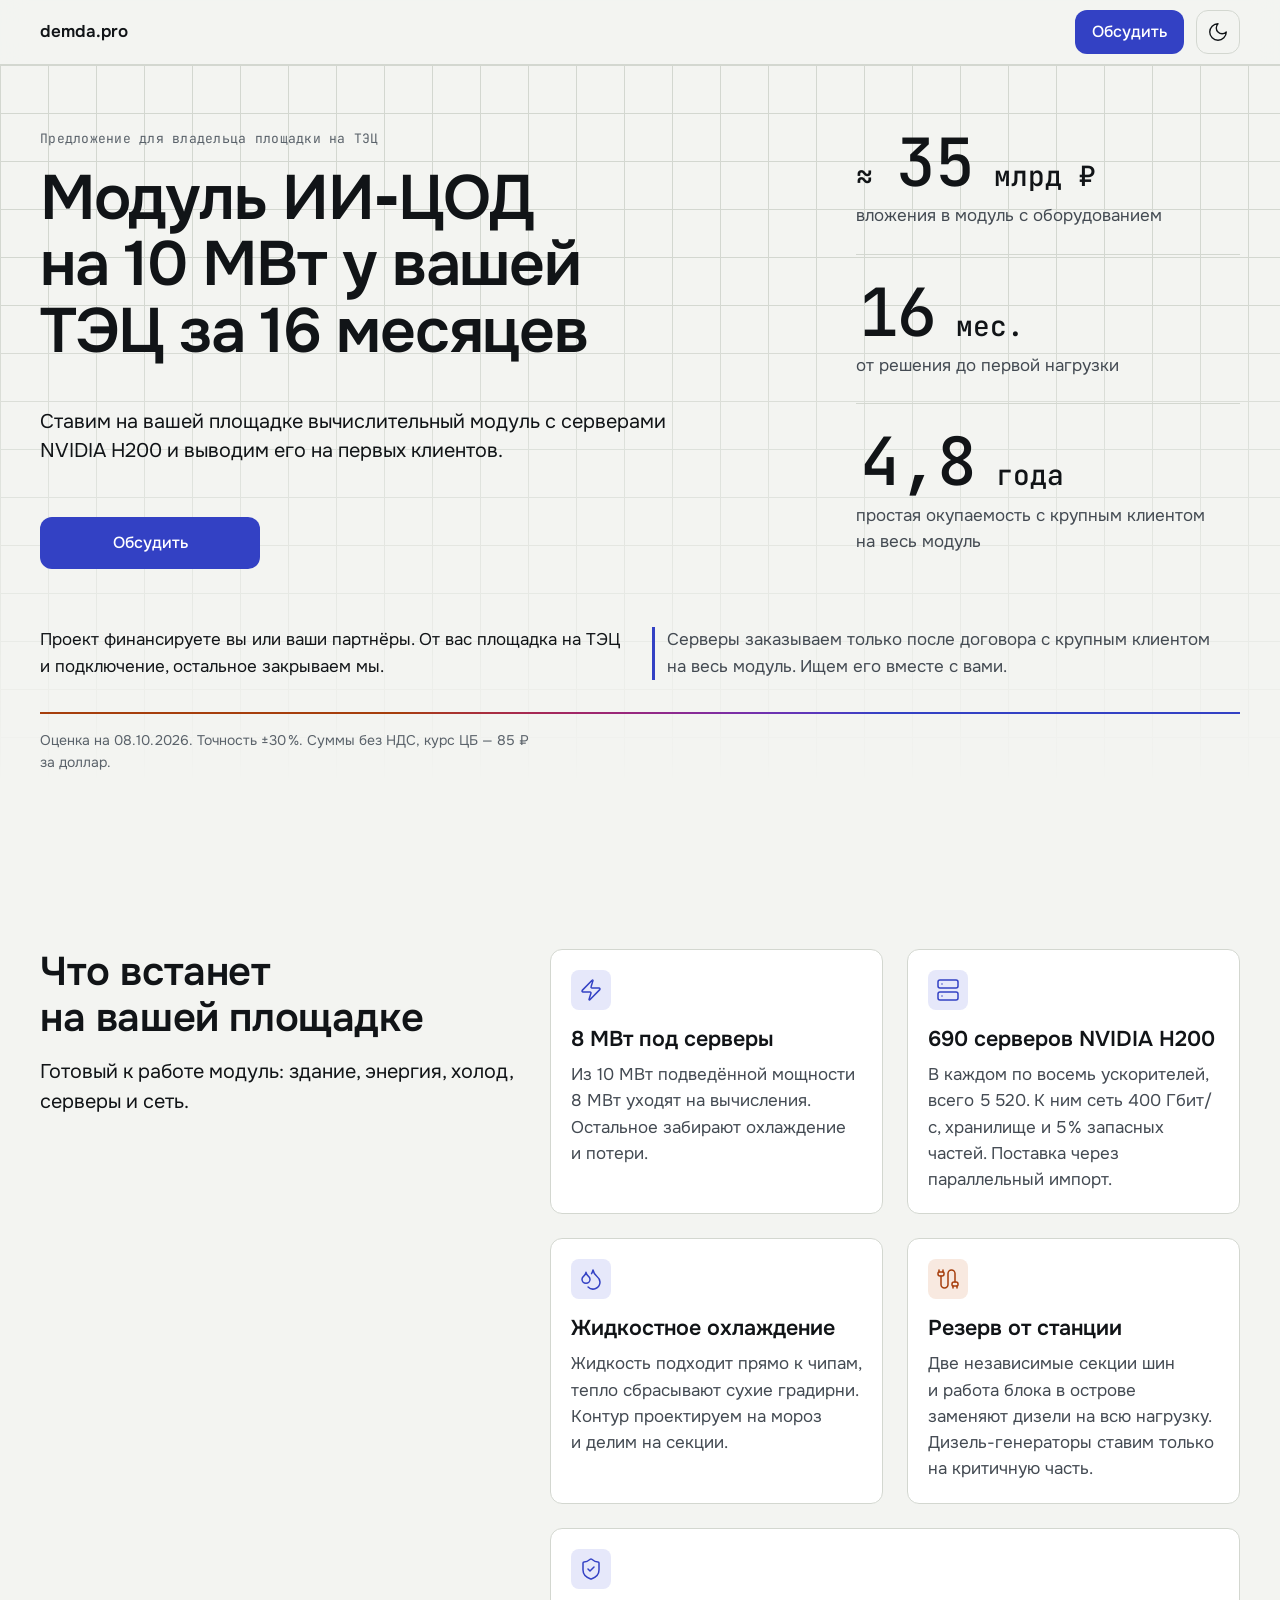
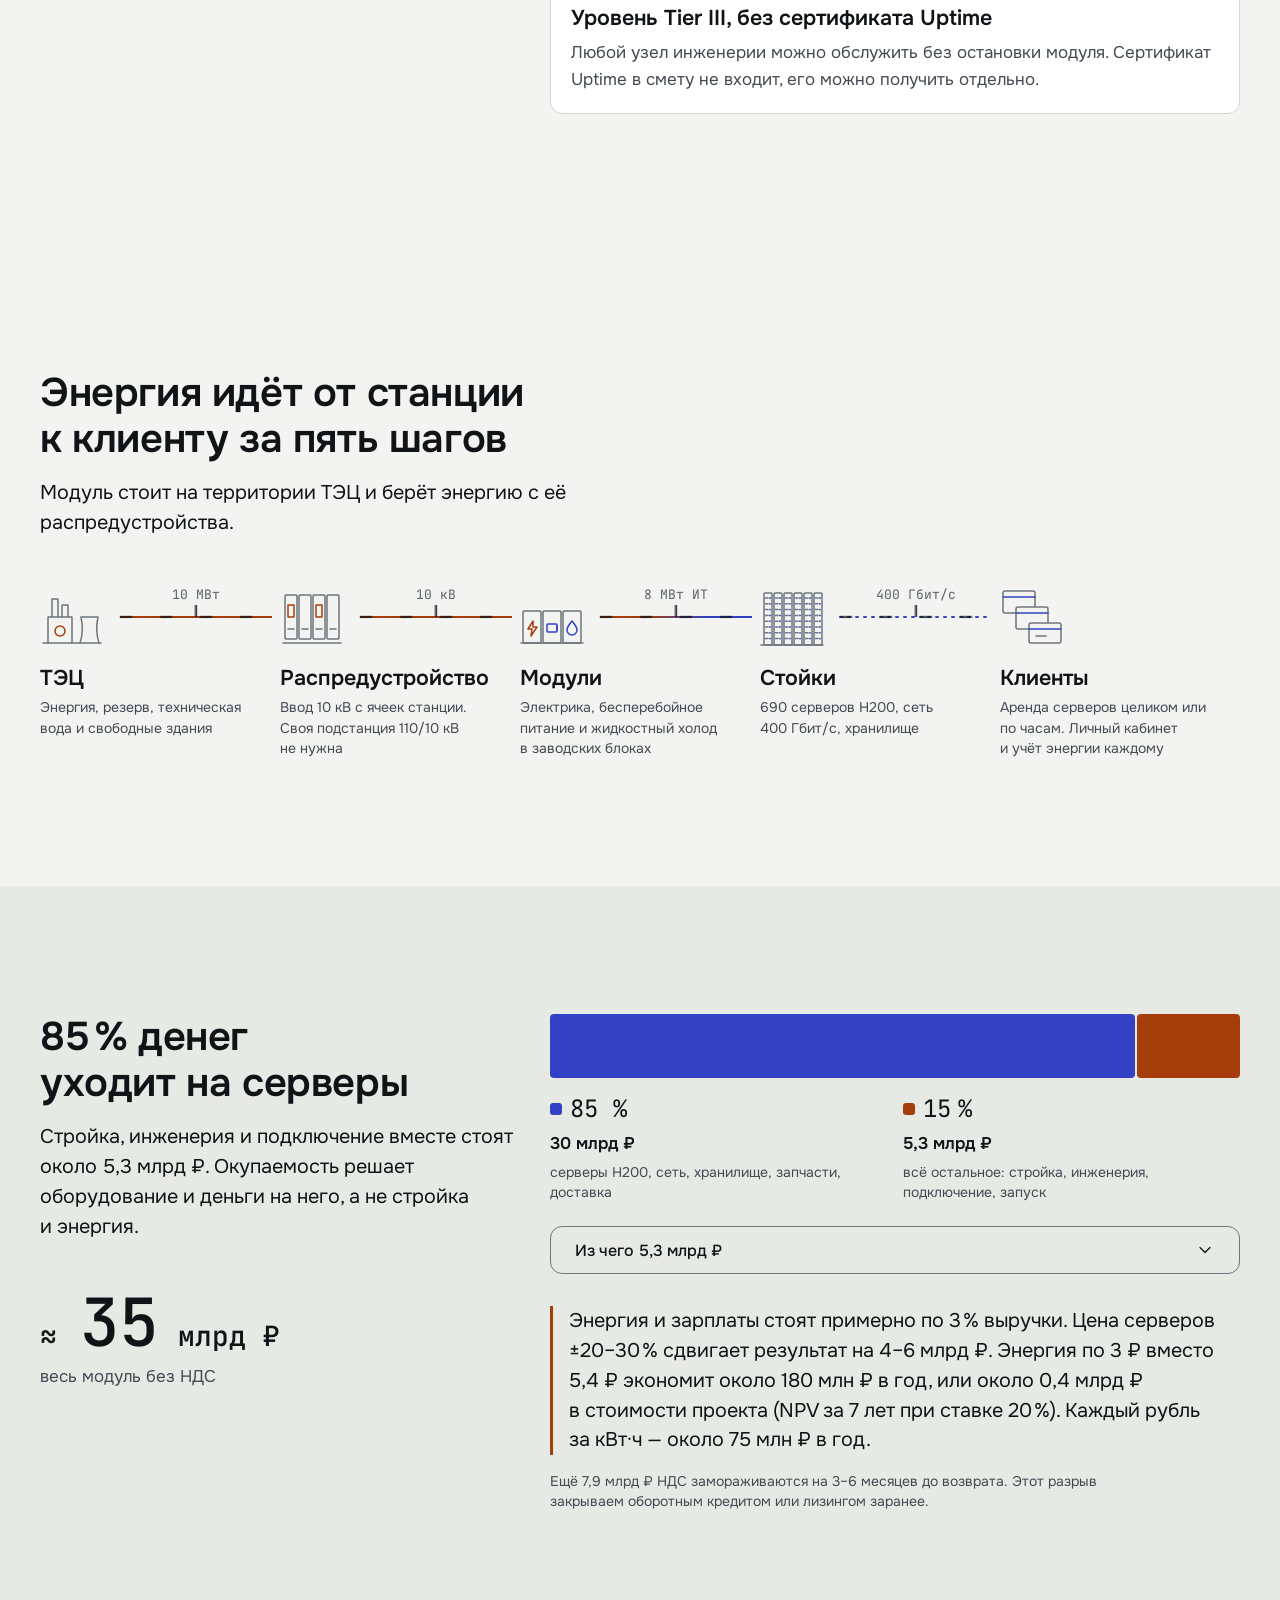
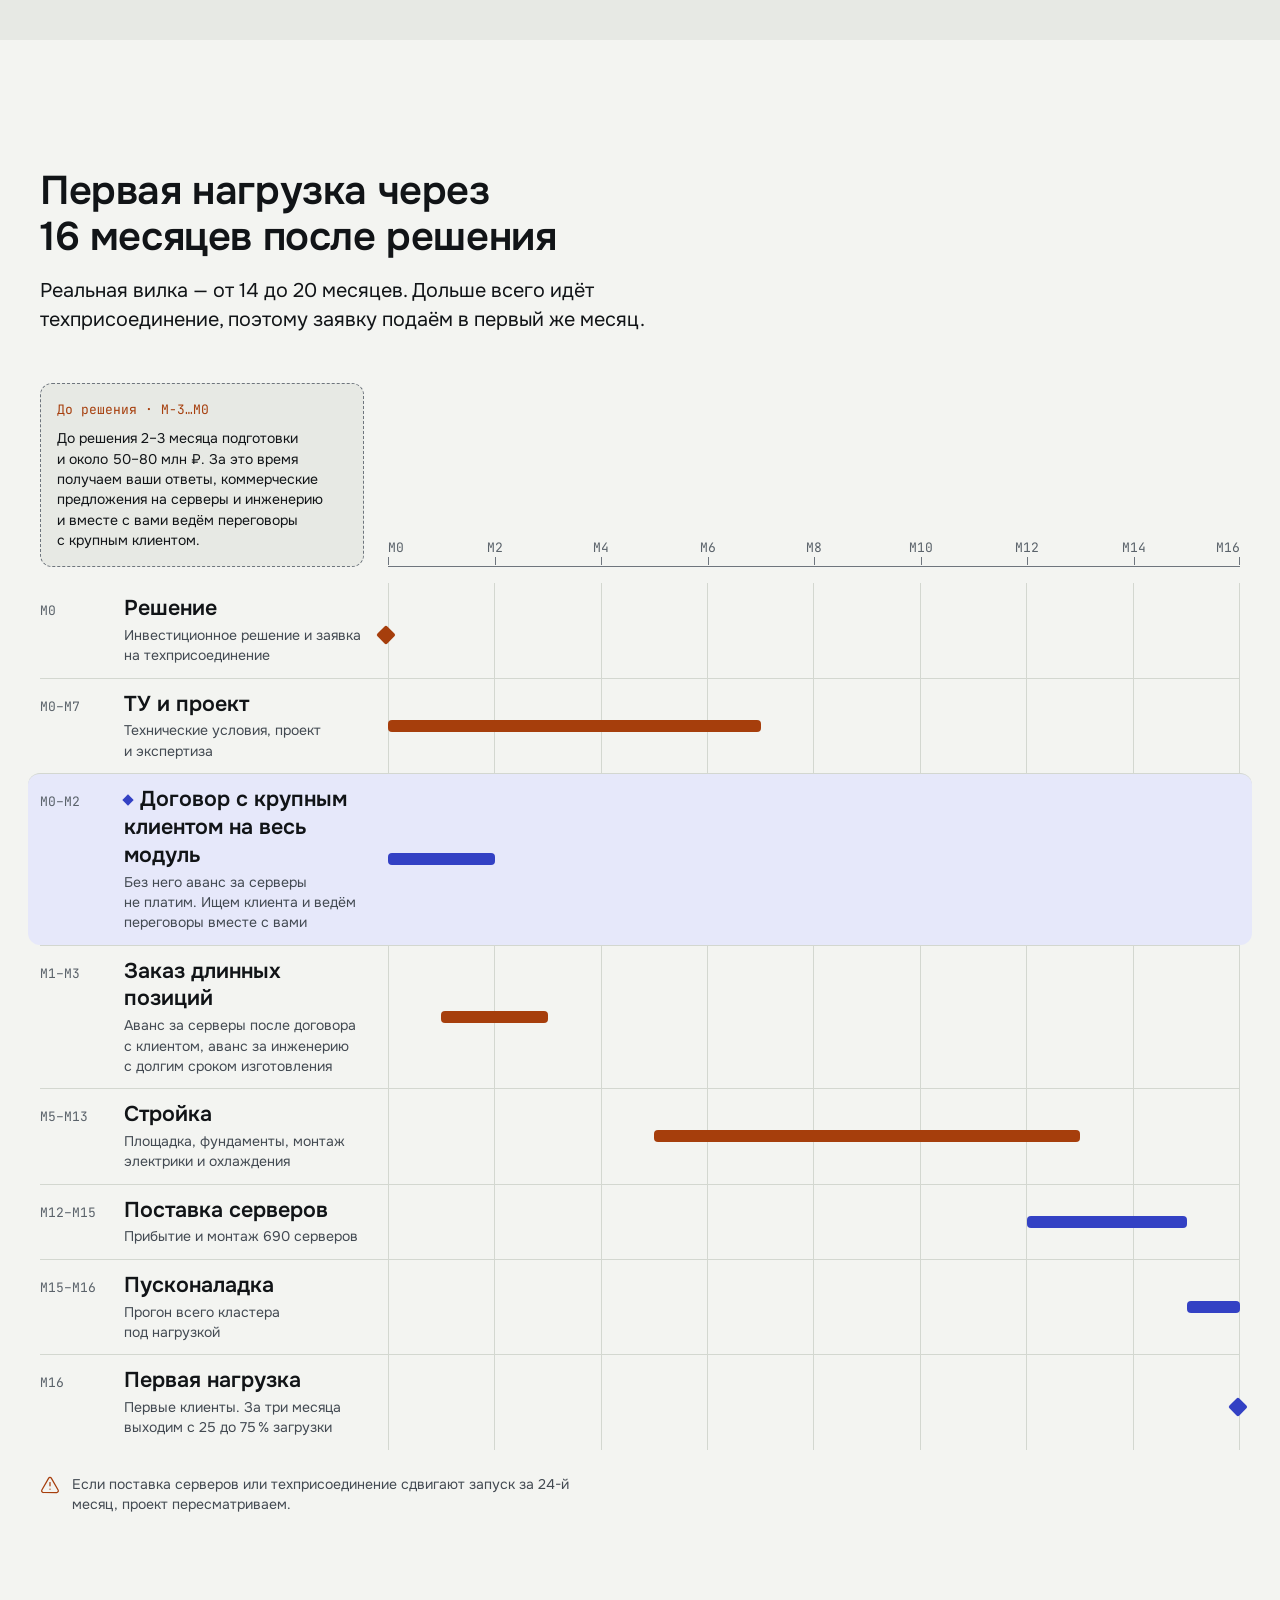
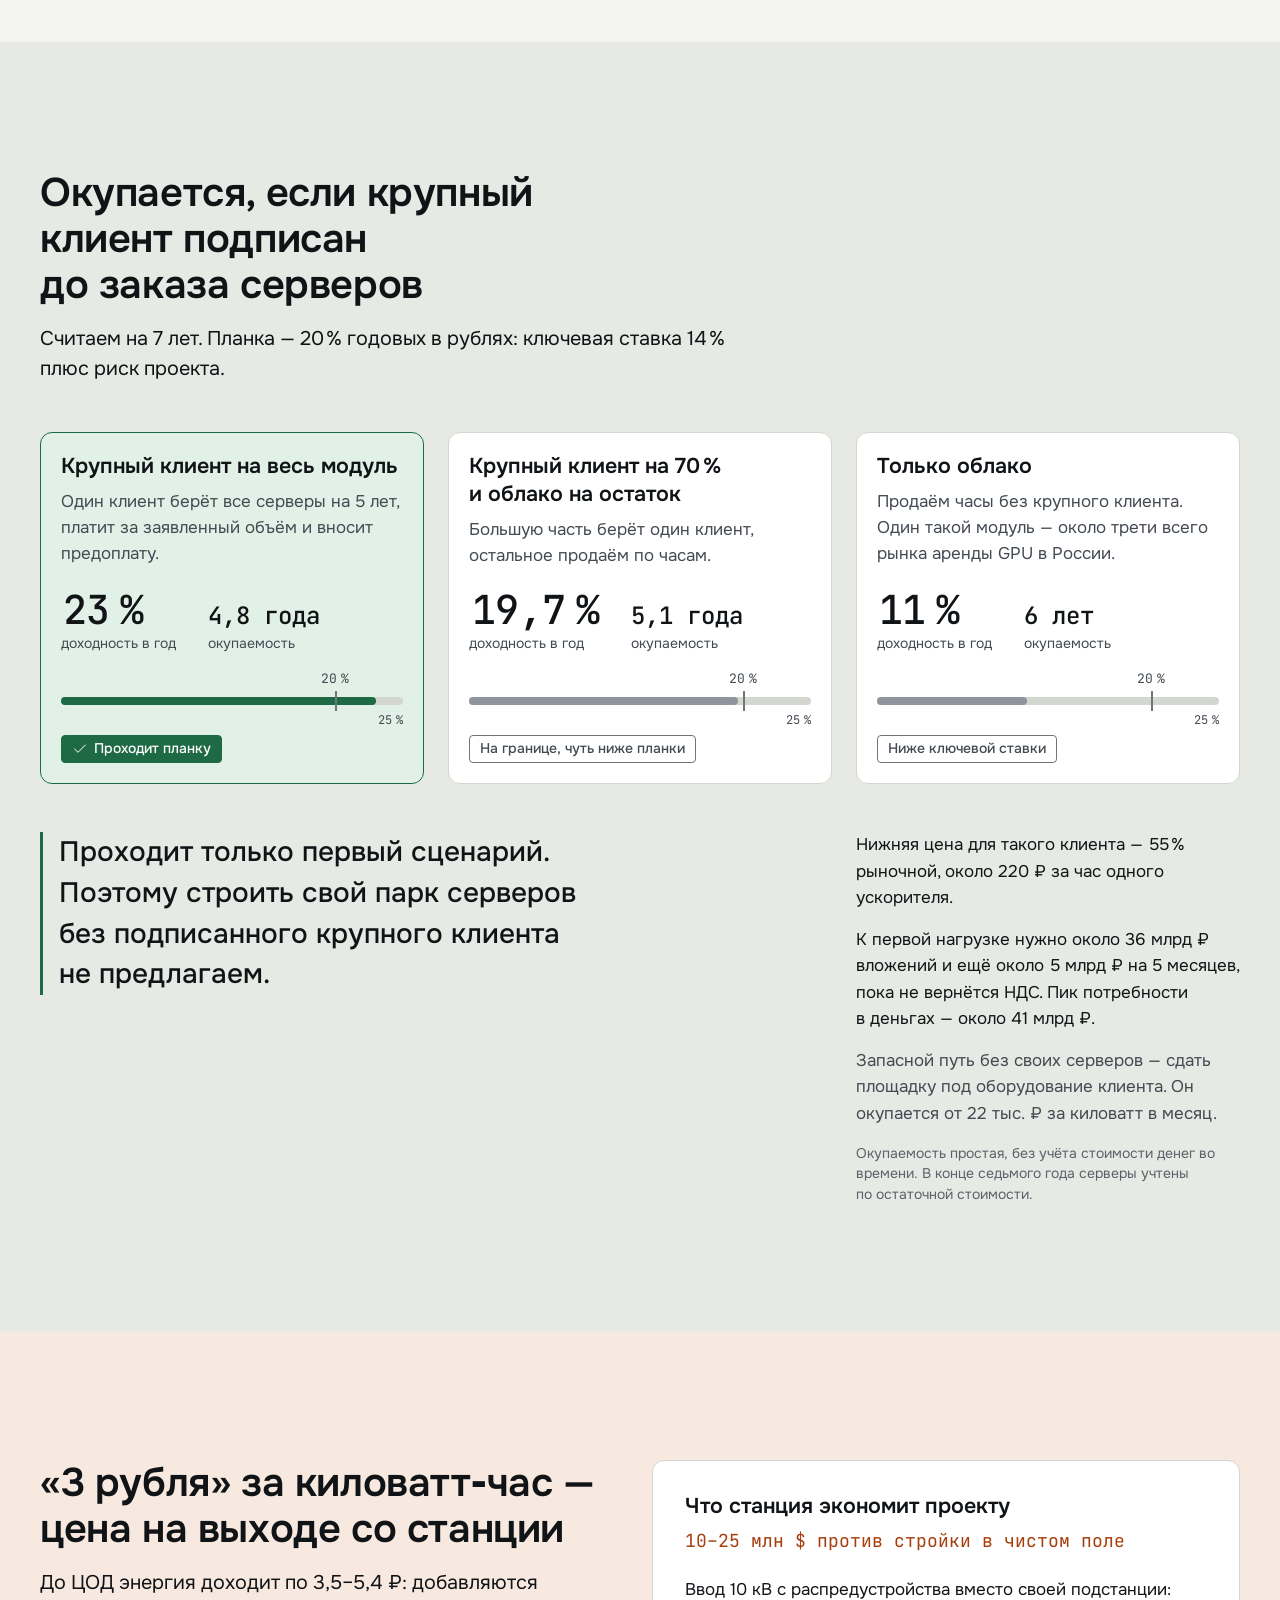
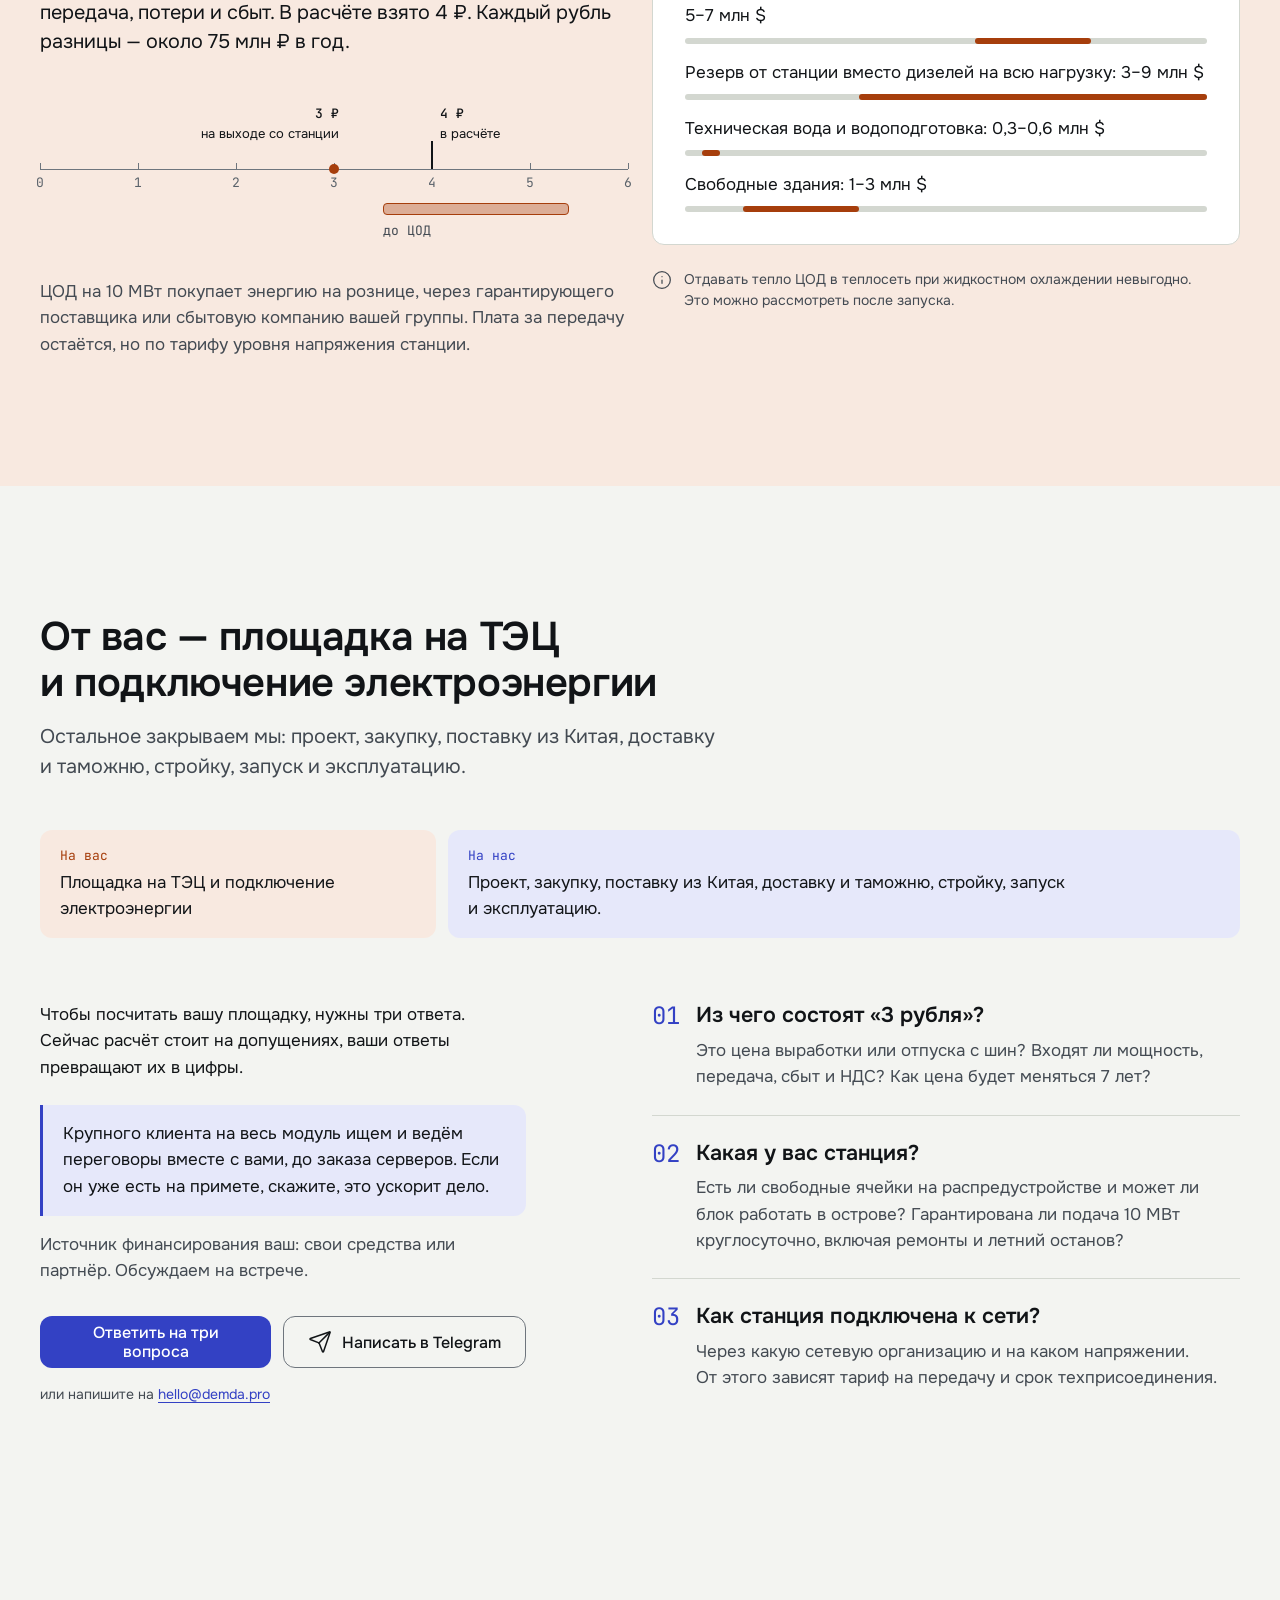
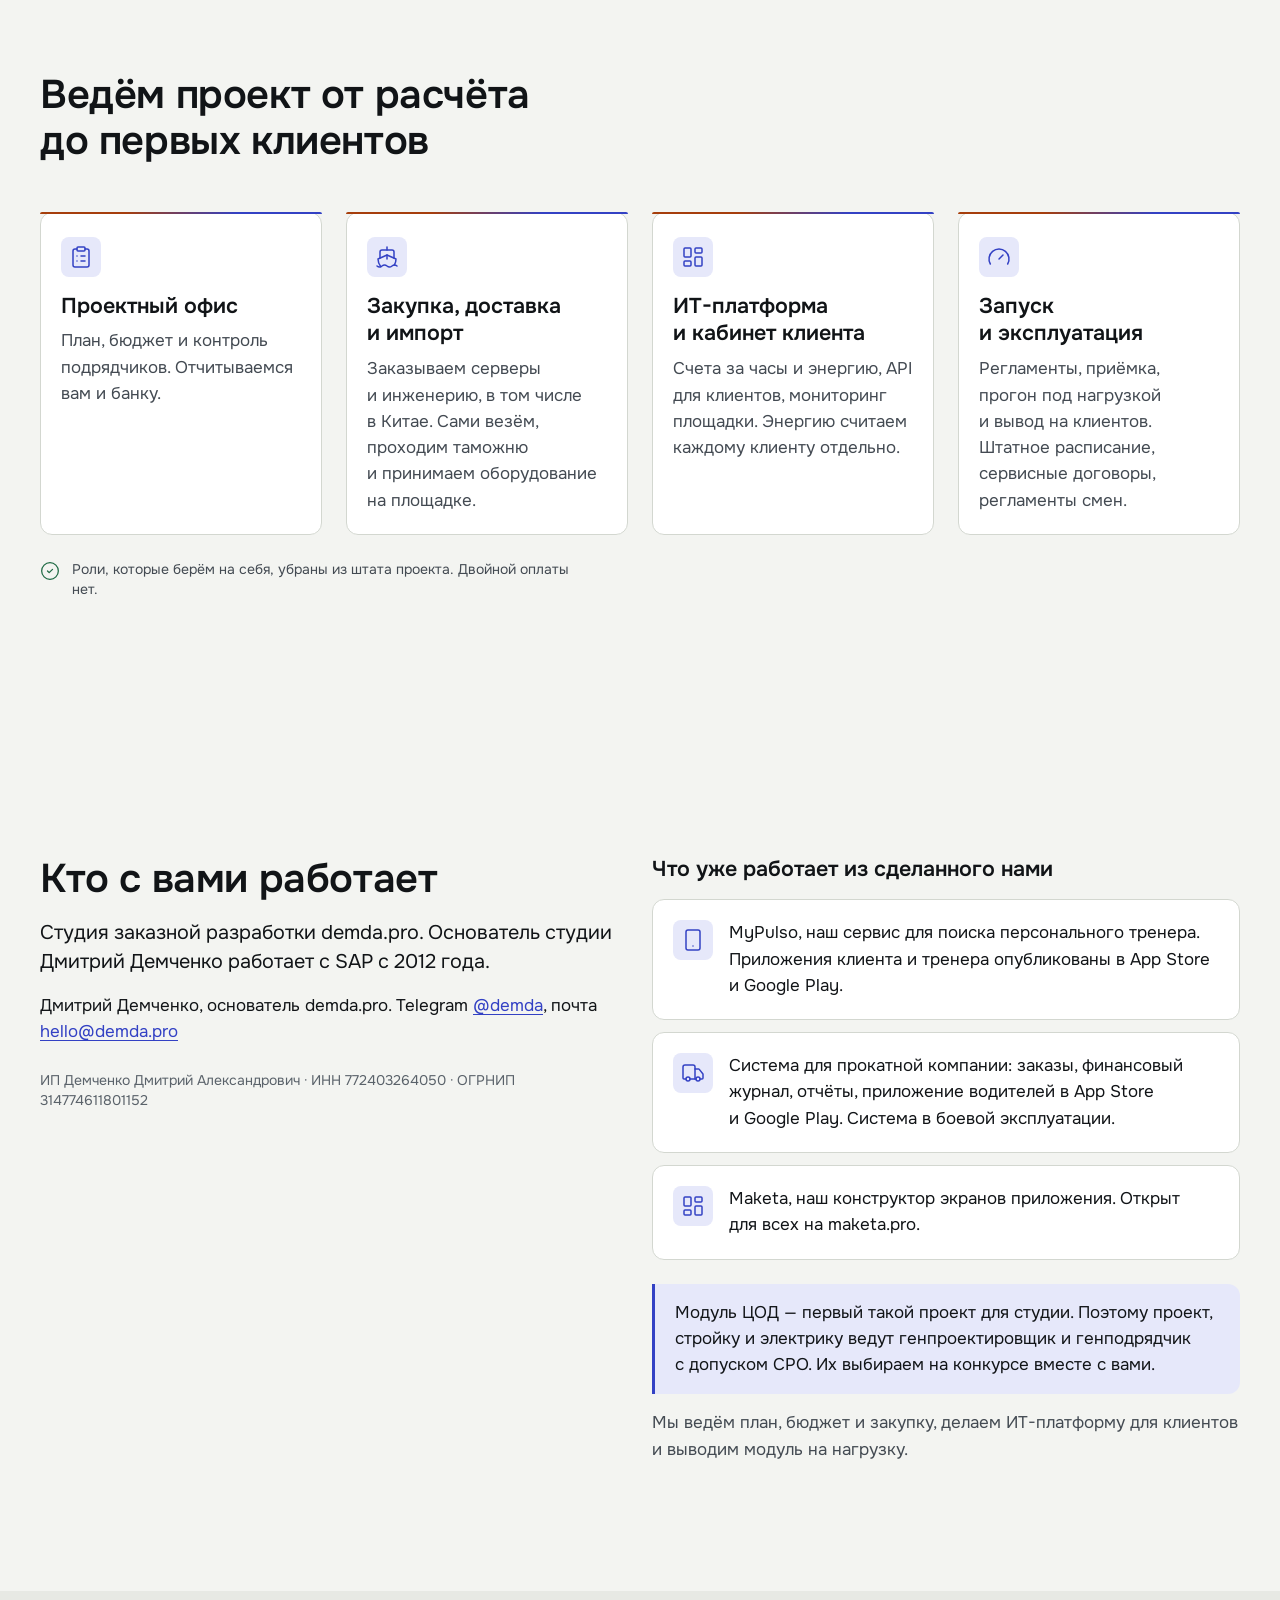
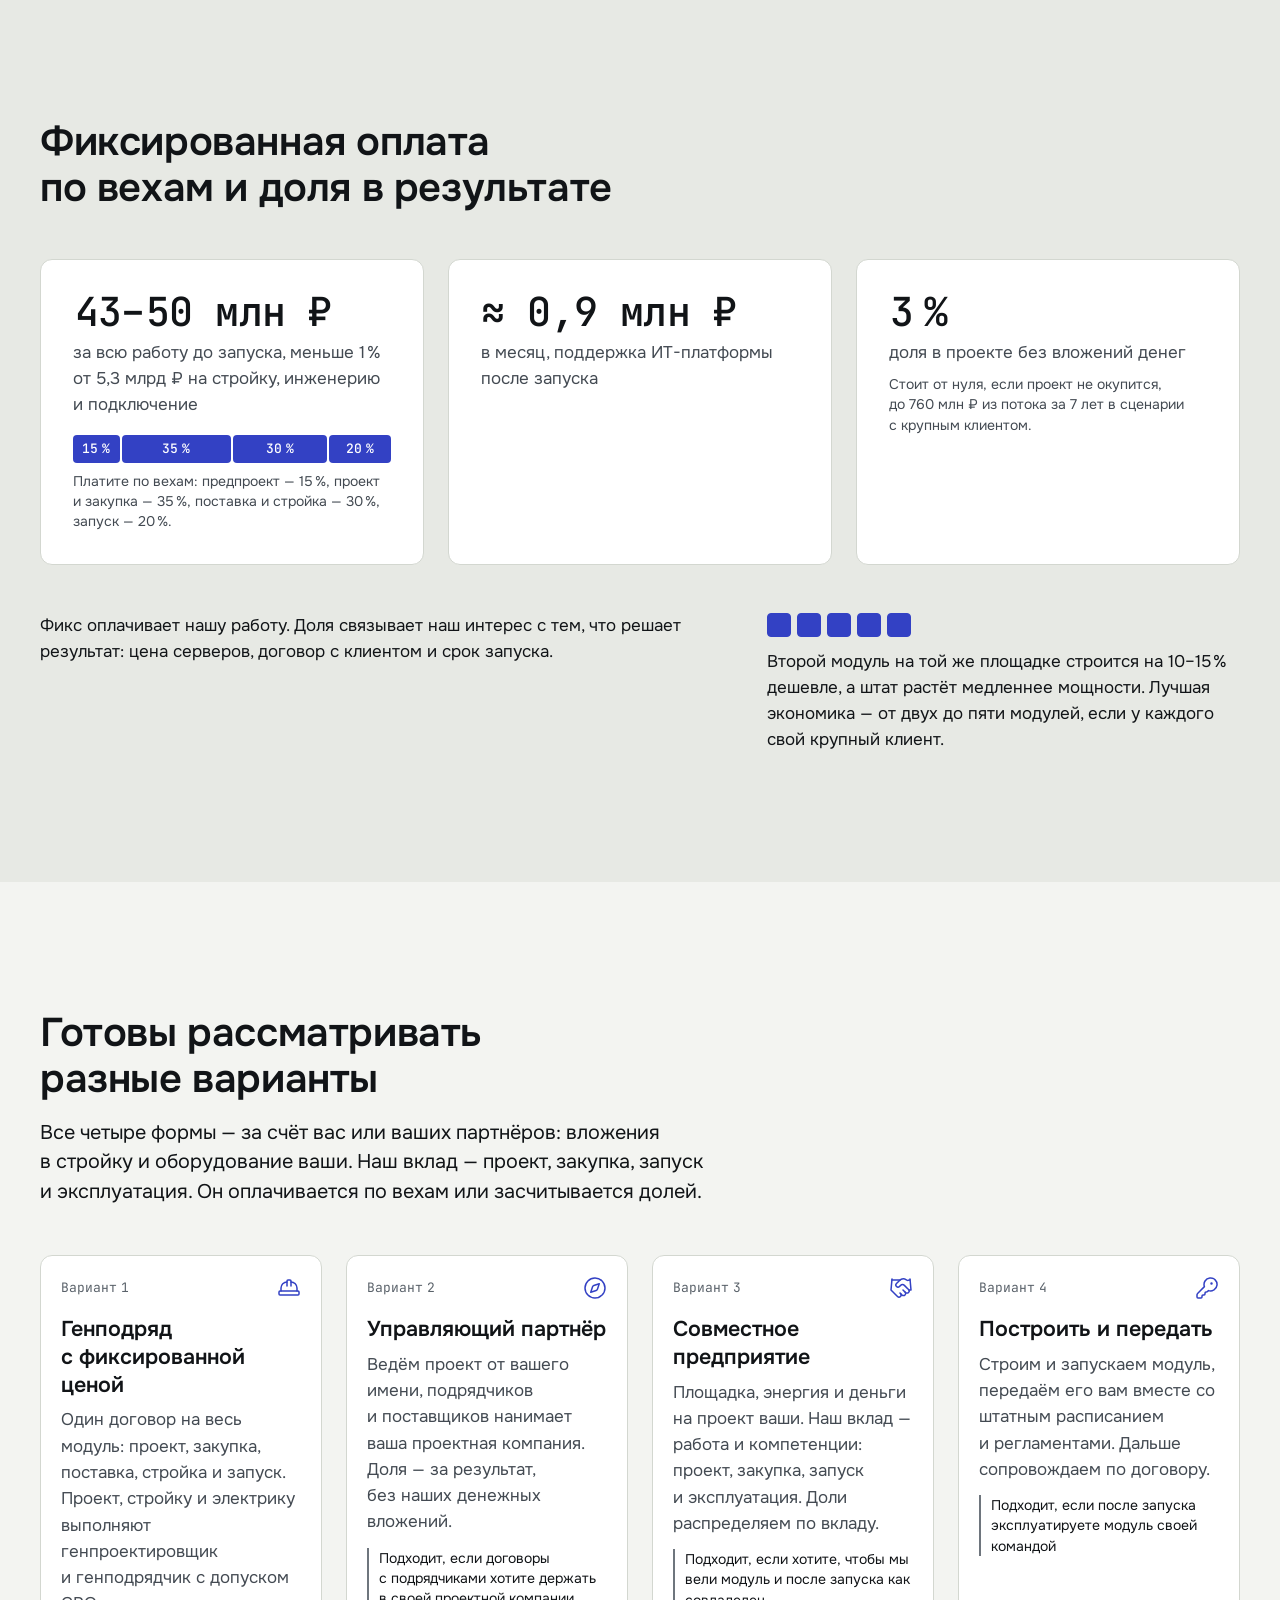
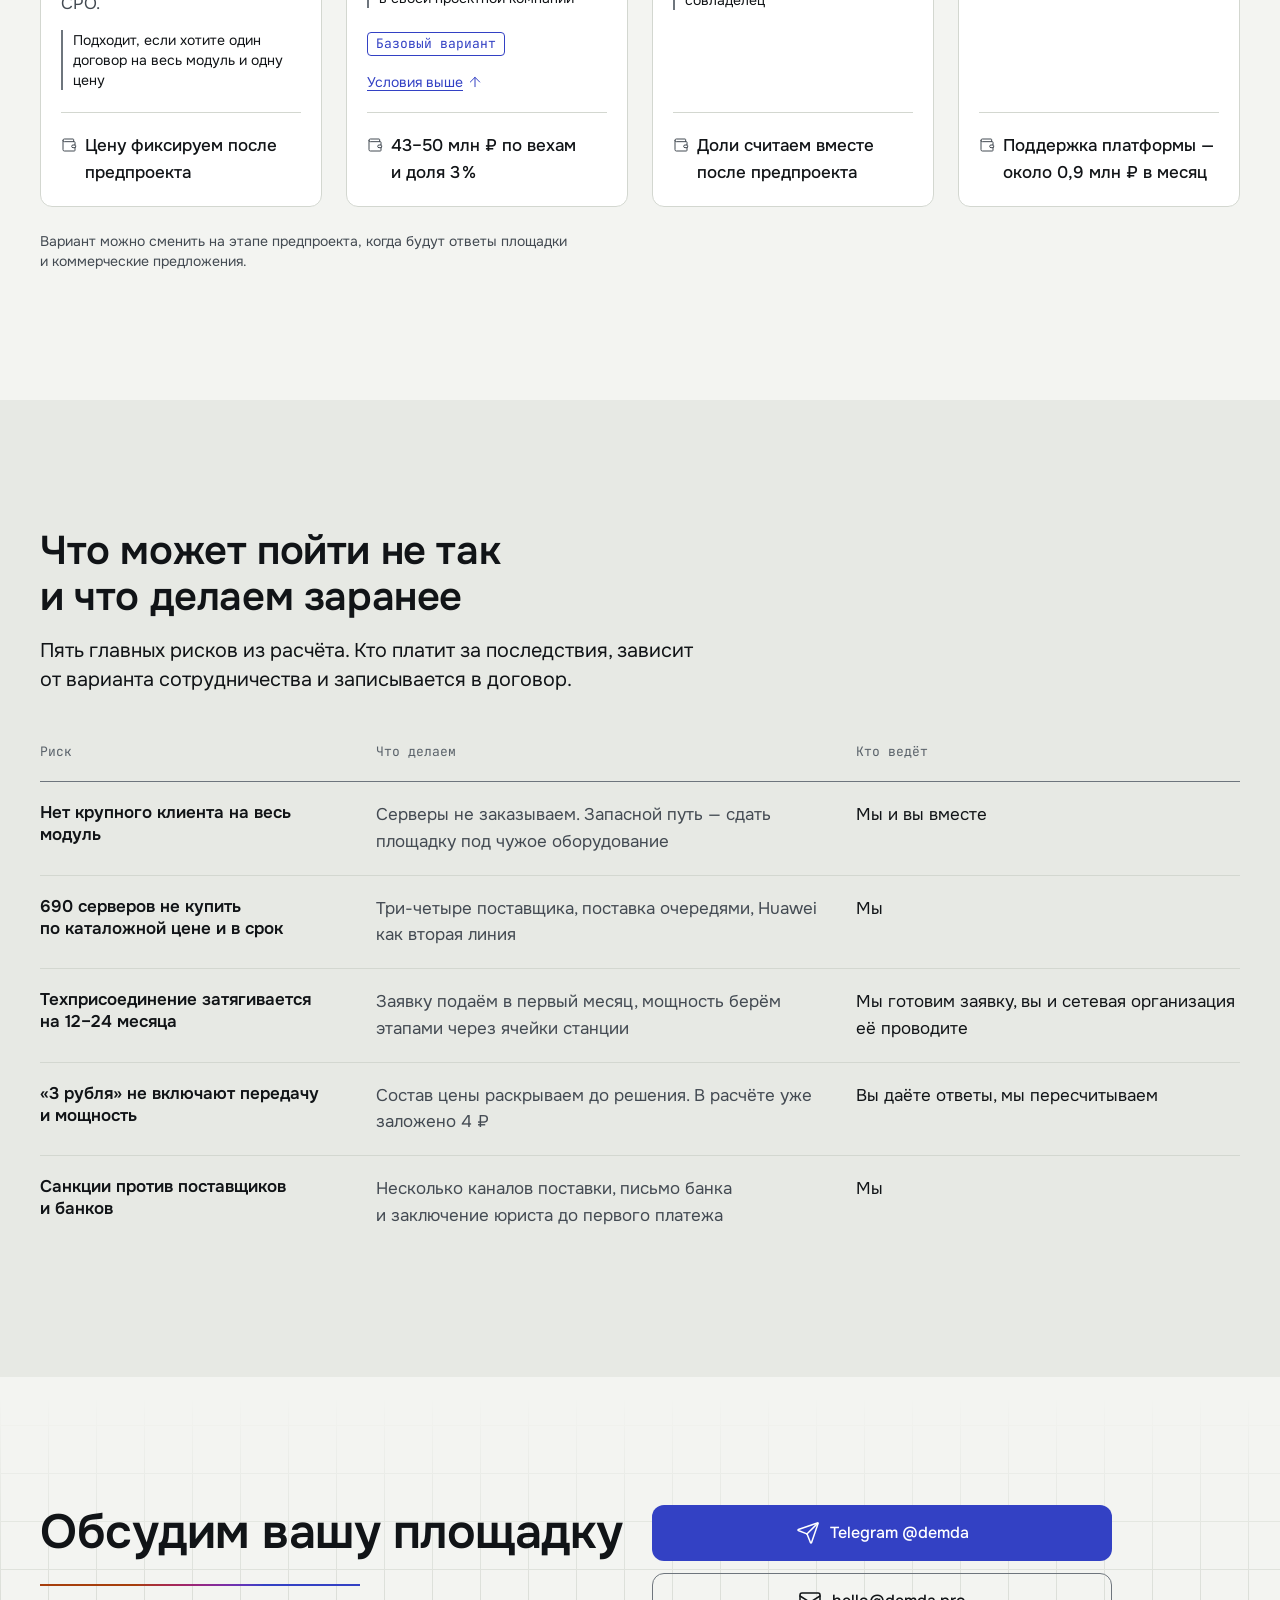
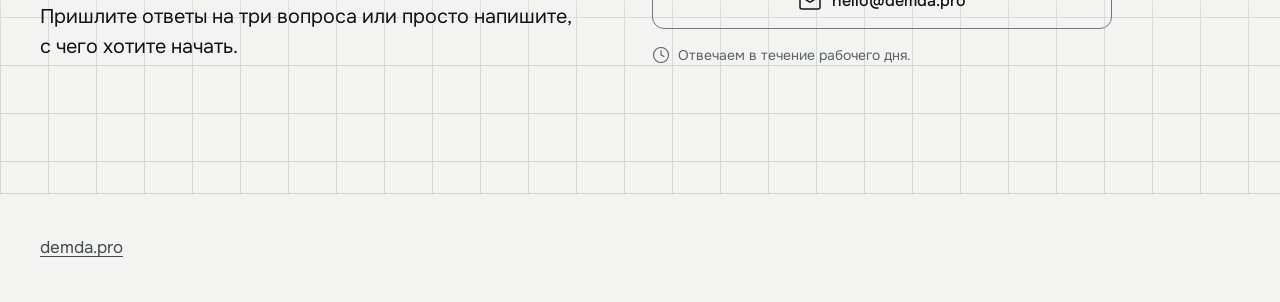
==== commit 29e3e488: "ai-dc: правки по приёмке дизайнера и CRO, блоки «кто мы» и риски, финансирование за счёт заказчика" ====
--- a/ai-dc/index.html
+++ b/ai-dc/index.html
@@ -17,19 +17,19 @@
 })(document.documentElement);
 </script>
 <title>Модуль ИИ‑ЦОД на 10 МВт у вашей ТЭЦ · demda.pro</title>
-<meta name="description" content="Предложение владельцу площадки на ТЭЦ: вычислительный модуль 10 МВт с серверами NVIDIA H200, 16 месяцев от решения до первой нагрузки, окупаемость 4,8 года с крупным клиентом.">
+<meta name="description" content="Предложение владельцу площадки на ТЭЦ: вычислительный модуль 10 МВт с серверами NVIDIA H200, 16 месяцев от решения до первой нагрузки, окупаемость 4,8 года с крупным клиентом.">
 <meta property="og:type" content="website">
 <meta property="og:url" content="https://demda.pro/ai-dc/">
 <meta property="og:site_name" content="demda.pro">
 <meta property="og:locale" content="ru_RU">
 <meta property="og:title" content="Модуль ИИ‑ЦОД на 10 МВт у вашей ТЭЦ за 16 месяцев">
-<meta property="og:description" content="Ставим на вашей площадке вычислительный модуль с серверами NVIDIA H200 и выводим его на первых клиентов.">
+<meta property="og:description" content="Ставим на вашей площадке вычислительный модуль с серверами NVIDIA H200 и выводим его на первых клиентов.">
 <meta property="og:image" content="https://demda.pro/ai-dc/og.jpg">
 <meta property="og:image:width" content="1200">
 <meta property="og:image:height" content="630">
 <meta name="twitter:card" content="summary_large_image">
 <meta name="twitter:title" content="Модуль ИИ‑ЦОД на 10 МВт у вашей ТЭЦ за 16 месяцев">
-<meta name="twitter:description" content="Ставим на вашей площадке вычислительный модуль с серверами NVIDIA H200 и выводим его на первых клиентов.">
+<meta name="twitter:description" content="Ставим на вашей площадке вычислительный модуль с серверами NVIDIA H200 и выводим его на первых клиентов.">
 <meta name="twitter:image" content="https://demda.pro/ai-dc/og.jpg">
 <link rel="preconnect" href="https://fonts.googleapis.com">
 <link rel="preconnect" href="https://fonts.gstatic.com" crossorigin>
@@ -38,6 +38,8 @@
 </head>
 <body>
 <svg width="0" height="0" style="position:absolute" aria-hidden="true" focusable="false"><defs>
+<symbol id="i-smartphone" viewBox="0 0 24 24" fill="none" stroke="currentColor" stroke-width="1.5" stroke-linecap="round" stroke-linejoin="round"><rect pathLength="1" width="14" height="20" x="5" y="2" rx="2" ry="2"/><path pathLength="1" d="M12 18h.01"/></symbol>
+<symbol id="i-truck" viewBox="0 0 24 24" fill="none" stroke="currentColor" stroke-width="1.5" stroke-linecap="round" stroke-linejoin="round"><path pathLength="1" d="M14 18V6a2 2 0 0 0-2-2H4a2 2 0 0 0-2 2v11a1 1 0 0 0 1 1h2"/><path pathLength="1" d="M15 18H9"/><path pathLength="1" d="M19 18h2a1 1 0 0 0 1-1v-3.65a1 1 0 0 0-.22-.624l-3.48-4.35A1 1 0 0 0 17.52 8H14"/><circle pathLength="1" cx="17" cy="18" r="2"/><circle pathLength="1" cx="7" cy="18" r="2"/></symbol>
 <symbol id="i-zap" viewBox="0 0 24 24" fill="none" stroke="currentColor" stroke-width="1.5" stroke-linecap="round" stroke-linejoin="round"><path pathLength="1" d="M4 14a1 1 0 0 1-.78-1.63l9.9-10.2a.5.5 0 0 1 .86.46l-1.92 6.02A1 1 0 0 0 13 10h7a1 1 0 0 1 .78 1.63l-9.9 10.2a.5.5 0 0 1-.86-.46l1.92-6.02A1 1 0 0 0 11 14z"/></symbol>
 <symbol id="i-server" viewBox="0 0 24 24" fill="none" stroke="currentColor" stroke-width="1.5" stroke-linecap="round" stroke-linejoin="round"><rect pathLength="1" width="20" height="8" x="2" y="2" rx="2" ry="2"/><rect pathLength="1" width="20" height="8" x="2" y="14" rx="2" ry="2"/><path pathLength="1" d="M6 6h.01"/><path pathLength="1" d="M6 18h.01"/></symbol>
 <symbol id="i-droplets" viewBox="0 0 24 24" fill="none" stroke="currentColor" stroke-width="1.5" stroke-linecap="round" stroke-linejoin="round"><path pathLength="1" d="M7 16.3c2.2 0 4-1.83 4-4.05 0-1.16-.57-2.26-1.71-3.19S7.29 6.75 7 5.3c-.29 1.45-1.14 2.84-2.29 3.76S3 11.1 3 12.25c0 2.22 1.8 4.05 4 4.05z"/><path pathLength="1" d="M12.56 6.6A10.97 10.97 0 0 0 14 3.02c.5 2.5 2 4.9 4 6.5s3 3.5 3 5.5a6.98 6.98 0 0 1-11.91 4.97"/></symbol>
@@ -87,21 +89,25 @@
     
     <li><a href="#how" data-sec="how"><span class="dot"></span><span class="rl mono">Энергия идёт от станции к клиенту за пять шагов</span></a></li>
     
-    <li><a href="#money" data-sec="money"><span class="dot"></span><span class="rl mono">85 % денег уходит на серверы</span></a></li>
+    <li><a href="#money" data-sec="money"><span class="dot"></span><span class="rl mono">85 % денег уходит на серверы</span></a></li>
     
     <li><a href="#timeline" data-sec="timeline"><span class="dot"></span><span class="rl mono">Первая нагрузка через 16 месяцев после решения</span></a></li>
     
-    <li><a href="#payback" data-sec="payback"><span class="dot"></span><span class="rl mono">Окупается, если крупный клиент подписан до стройки</span></a></li>
-    
-    <li><a href="#energy" data-sec="energy"><span class="dot"></span><span class="rl mono">«3 рубля» за киловатт-час — цена на выходе со станции</span></a></li>
+    <li><a href="#payback" data-sec="payback"><span class="dot"></span><span class="rl mono">Окупается, если крупный клиент подписан до заказа серверов</span></a></li>
+    
+    <li><a href="#energy" data-sec="energy"><span class="dot"></span><span class="rl mono">«3 рубля» за киловатт‑час — цена на выходе со станции</span></a></li>
     
     <li><a href="#questions" data-sec="questions"><span class="dot"></span><span class="rl mono">От вас — площадка на ТЭЦ и подключение электроэнергии</span></a></li>
     
     <li><a href="#scope" data-sec="scope"><span class="dot"></span><span class="rl mono">Ведём проект от расчёта до первых клиентов</span></a></li>
     
+    <li><a href="#about" data-sec="about"><span class="dot"></span><span class="rl mono">Кто с вами работает</span></a></li>
+    
     <li><a href="#terms" data-sec="terms"><span class="dot"></span><span class="rl mono">Фиксированная оплата по вехам и доля в результате</span></a></li>
     
     <li><a href="#models" data-sec="models"><span class="dot"></span><span class="rl mono">Готовы рассматривать разные варианты</span></a></li>
+    
+    <li><a href="#risks" data-sec="risks"><span class="dot"></span><span class="rl mono">Что может пойти не так и что делаем заранее</span></a></li>
     
     <li><a href="#contact" data-sec="contact"><span class="dot"></span><span class="rl mono">Обсудим вашу площадку</span></a></li>
     
@@ -117,7 +123,7 @@
       <h1>Модуль ИИ‑ЦОД на 10 МВт у вашей ТЭЦ за 16 месяцев</h1>
     </div>
     <div class="current" aria-hidden="true"></div>
-    <p class="lead h-lead">Ставим на вашей площадке вычислительный модуль с серверами NVIDIA H200 и выводим его на первых клиентов.</p>
+    <p class="lead h-lead">Ставим на вашей площадке вычислительный модуль с серверами NVIDIA H200 и выводим его на первых клиентов.</p>
     <div class="stats">
       
       <div class="stat" role="group" aria-label="≈ 35 млрд ₽: вложения в модуль с оборудованием" style="--i:1">
@@ -136,11 +142,15 @@
       </div>
       
     </div>
+    <div class="h-asks">
+      <p class="h-ask">Проект финансируете вы или ваши партнёры. От вас площадка на ТЭЦ и подключение, остальное закрываем мы.</p>
+      <p class="h-gate">Серверы заказываем только после договора с крупным клиентом на весь модуль. Ищем его вместе с вами.</p>
+    </div>
     <div class="h-cta">
       <a class="btn btn-primary" id="hero-cta" href="#contact">Обсудить</a>
       <span data-video-slot="hero"></span>
     </div>
-    <p class="note h-note">Оценка на 08.10.2026. Точность ±30 %. Суммы без НДС, курс ЦБ — 85 ₽ за доллар.</p>
+    <p class="note h-note">Оценка на 08.10.2026. Точность ±30 %. Суммы без НДС, курс ЦБ — 85 ₽ за доллар.</p>
   </div>
 </section>
 
@@ -161,8 +171,8 @@
       
       <li class="card reveal ic-2" style="--i:2">
         <span class="ico-box"><svg class="ico" aria-hidden="true"><use href="#i-server"/></svg></span>
-        <h3>690 серверов NVIDIA H200</h3>
-        <p>В каждом по восемь ускорителей, всего 5 520. К ним сеть 400 Гбит/с, хранилище и 5 % запасных частей. Поставка через параллельный импорт.</p>
+        <h3>690 серверов NVIDIA H200</h3>
+        <p>В каждом по восемь ускорителей, всего 5 520. К ним сеть 400 Гбит/с, хранилище и 5 % запасных частей. Поставка через параллельный импорт.</p>
       </li>
       
       <li class="card reveal ic-3" style="--i:3">
@@ -231,7 +241,7 @@
 <section class="sec alt" id="money">
   <div class="wrap two">
     <div class="two-head">
-      <h2>85 % денег уходит на серверы</h2>
+      <h2>85 % денег уходит на серверы</h2>
       <p class="lead">Стройка, инженерия и подключение вместе стоят около 5,3 млрд ₽. Окупаемость решает оборудование и деньги на него, а не стройка и энергия.</p>
       <p class="total"><span class="stat-v mono"><span class="u">≈ </span><span class="num" data-to="35" data-dec="0" style="--w:2">35</span><span class="u"> млрд ₽</span></span><span class="total-l">весь модуль без НДС</span></p>
     </div>
@@ -240,12 +250,12 @@
         <div class="cb-track" aria-hidden="true"><span class="cb-seg cb-volt"></span><span class="cb-seg cb-heat"></span></div>
         <div class="cb-labels">
           <div class="cb-l cb-l-volt">
-            <p class="cb-pct mono"><i class="chip"></i><span class="num" data-to="85" data-dec="0" style="--w:2">85</span>&nbsp;%</p>
+            <p class="cb-pct mono"><i class="chip"></i><span class="num" data-to="85" data-dec="0" style="--w:2">85</span>&#8239;%</p>
             <p class="cb-v">30 млрд ₽</p>
             <p class="small">серверы H200, сеть, хранилище, запчасти, доставка</p>
           </div>
           <div class="cb-l cb-l-heat">
-            <p class="cb-pct mono"><i class="chip"></i>15&nbsp;%</p>
+            <p class="cb-pct mono"><i class="chip"></i>15&#8239;%</p>
             <p class="cb-v">5,3 млрд ₽</p>
             <p class="small">всё остальное: стройка, инженерия, подключение, запуск</p>
           </div>
@@ -277,7 +287,7 @@
             
             <li style="--k:3"><span class="mono cb2-n">3</span><span class="mono cb2-v">1,2 млрд ₽</span><span class="cb2-t">площадка, оболочка модулей, монтаж, ввод оптики</span></li>
             
-            <li style="--k:4"><span class="mono cb2-n">4</span><span class="mono cb2-v">0,46 млрд ₽</span><span class="cb2-t">резерв 10 % на стройку</span></li>
+            <li style="--k:4"><span class="mono cb2-n">4</span><span class="mono cb2-v">0,46 млрд ₽</span><span class="cb2-t">резерв 10 % на стройку</span></li>
             
             <li style="--k:5"><span class="mono cb2-n">5</span><span class="mono cb2-v">0,34 млрд ₽</span><span class="cb2-t">пусконаладка инженерии и серверов</span></li>
             
@@ -290,7 +300,7 @@
           </ol>
         </div>
       </details>
-      <p class="insight">Энергия и зарплаты стоят примерно по 3 % выручки. Цена серверов ±20⁠–⁠30 % сдвигает результат на 4⁠–⁠6 млрд ₽. Энергия за 3 ₽ вместо 5,4 ₽ — всего на 0,4 млрд ₽.</p>
+      <p class="insight">Энергия и зарплаты стоят примерно по 3 % выручки. Цена серверов ±20⁠–⁠30 % сдвигает результат на 4⁠–⁠6 млрд ₽. Энергия по 3 ₽ вместо 5,4 ₽ экономит около 180 млн ₽ в год, или около 0,4 млрд ₽ в стоимости проекта (NPV за 7 лет при ставке 20 %). Каждый рубль за кВт·ч — около 75 млн ₽ в год.</p>
       <p class="small soft">Ещё 7,9 млрд ₽ НДС замораживаются на 3⁠–⁠6 месяцев до возврата. Этот разрыв закрываем оборотным кредитом или лизингом заранее.</p>
     </div>
   </div>
@@ -305,7 +315,7 @@
     </div>
     <div class="gantt" data-anim>
       <div class="g-top">
-        <div class="g-before"><p class="mono g-b-l">До решения&nbsp;·&nbsp;М−3…М0</p><p class="small">До решения 2⁠–⁠3 месяца подготовки и около 50⁠–⁠80 млн ₽. За это время получаем ваши ответы, коммерческие предложения на серверы и инженерию и договариваемся с крупным клиентом.</p></div>
+        <div class="g-before"><p class="mono g-b-l">До решения&nbsp;·&nbsp;М−3…М0</p><p class="small">До решения 2⁠–⁠3 месяца подготовки и около 50⁠–⁠80 млн ₽. За это время получаем ваши ответы, коммерческие предложения на серверы и инженерию и вместе с вами ведём переговоры с крупным клиентом.</p></div>
         <div class="g-scale mono" aria-hidden="true">
           
           <span class="g-t t0" style="--m:0">М<b>0</b></span>
@@ -332,38 +342,48 @@
       <div class="g-runwrap" aria-hidden="true"><i class="g-run"></i></div>
       <ol class="g-rows">
         
+        
         <li class="g-row c-h" style="--s:0;--e:0;--i:1">
           <div class="g-head"><span class="g-m mono">М0</span><div><h3>Решение</h3><p class="small soft">Инвестиционное решение и заявка на техприсоединение</p></div></div>
           <div class="g-track" aria-hidden="true"><span class="g-seg"></span></div>
         </li>
         
+        
         <li class="g-row c-h" style="--s:0;--e:7;--i:2">
           <div class="g-head"><span class="g-m mono">М0–М7</span><div><h3>ТУ и проект</h3><p class="small soft">Технические условия, проект и экспертиза</p></div></div>
           <div class="g-track" aria-hidden="true"><span class="g-seg"></span></div>
         </li>
         
+        <li class="g-row c-gate" style="--s:0;--e:2;--i:3">
+          <div class="g-head"><span class="g-m mono">М0–М2</span><div><h3>Договор с крупным клиентом на весь модуль</h3><p class="small soft">Без него аванс за серверы не платим. Ищем клиента и ведём переговоры вместе с вами</p></div></div>
+          <div class="g-track" aria-hidden="true"><span class="g-seg"></span></div>
+        </li>
         <li class="g-row c-h" style="--s:1;--e:3;--i:3">
-          <div class="g-head"><span class="g-m mono">М1–М3</span><div><h3>Заказ длинных позиций</h3><p class="small soft">Аванс за серверы и за инженерию с долгим сроком изготовления</p></div></div>
+          <div class="g-head"><span class="g-m mono">М1–М3</span><div><h3>Заказ длинных позиций</h3><p class="small soft">Аванс за серверы после договора с клиентом, аванс за инженерию с долгим сроком изготовления</p></div></div>
           <div class="g-track" aria-hidden="true"><span class="g-seg"></span></div>
         </li>
+        
         
         <li class="g-row c-h" style="--s:5;--e:13;--i:4">
           <div class="g-head"><span class="g-m mono">М5–М13</span><div><h3>Стройка</h3><p class="small soft">Площадка, фундаменты, монтаж электрики и охлаждения</p></div></div>
           <div class="g-track" aria-hidden="true"><span class="g-seg"></span></div>
         </li>
         
+        
         <li class="g-row c-v" style="--s:12;--e:15;--i:5">
           <div class="g-head"><span class="g-m mono">М12–М15</span><div><h3>Поставка серверов</h3><p class="small soft">Прибытие и монтаж 690 серверов</p></div></div>
           <div class="g-track" aria-hidden="true"><span class="g-seg"></span></div>
         </li>
         
+        
         <li class="g-row c-v" style="--s:15;--e:16;--i:6">
           <div class="g-head"><span class="g-m mono">М15–М16</span><div><h3>Пусконаладка</h3><p class="small soft">Прогон всего кластера под нагрузкой</p></div></div>
           <div class="g-track" aria-hidden="true"><span class="g-seg"></span></div>
         </li>
         
+        
         <li class="g-row c-v" style="--s:16;--e:16;--i:7">
-          <div class="g-head"><span class="g-m mono">М16</span><div><h3>Первая нагрузка</h3><p class="small soft">Первые клиенты. За три месяца выходим с 25 до 75 % загрузки</p></div></div>
+          <div class="g-head"><span class="g-m mono">М16</span><div><h3>Первая нагрузка</h3><p class="small soft">Первые клиенты. За три месяца выходим с 25 до 75 % загрузки</p></div></div>
           <div class="g-track" aria-hidden="true"><span class="g-seg"></span></div>
         </li>
         
@@ -378,8 +398,8 @@
 <section class="sec alt" id="payback">
   <div class="wrap">
     <div class="head8">
-      <h2>Окупается, если крупный клиент подписан до стройки</h2>
-      <p class="lead">Считаем на 7 лет. Планка — 20 % годовых в рублях: ключевая ставка 14 % плюс риск проекта.</p>
+      <h2>Окупается, если крупный клиент подписан до заказа серверов</h2>
+      <p class="lead">Считаем на 7 лет. Планка — 20 % годовых в рублях: ключевая ставка 14 % плюс риск проекта.</p>
     </div>
     <ul class="scen" data-anim>
       
@@ -387,21 +407,21 @@
         <h3>Крупный клиент на весь модуль</h3>
         <p class="sc-t">Один клиент берёт все серверы на 5 лет, платит за заявленный объём и вносит предоплату.</p>
         <div class="sc-nums">
-          <p><span class="mono sc-irr"><span class="num" data-to="23" data-dec="0" style="--w:2">23</span> %</span><span class="small soft">доходность в год</span></p>
+          <p><span class="mono sc-irr"><span class="num" data-to="23" data-dec="0" style="--w:2">23</span> %</span><span class="small soft">доходность в год</span></p>
           <p><span class="mono sc-pb">4,8 года</span><span class="small soft">окупаемость</span></p>
         </div>
-        <div class="bullet" aria-hidden="true"><span class="bl-fill"></span><span class="bl-plank"></span><span class="bl-lbl mono">20&nbsp;%</span><span class="bl-end mono">25&nbsp;%</span></div>
+        <div class="bullet" aria-hidden="true"><span class="bl-fill"></span><span class="bl-plank"></span><span class="bl-lbl mono">20&#8239;%</span><span class="bl-end mono">25&#8239;%</span></div>
         <p class="verdict"><svg class="ico" aria-hidden="true"><use href="#i-check"/></svg>Проходит планку</p>
       </li>
       
       <li class="sc sc-n reveal" style="--i:2;--v:78.8">
-        <h3>Крупный клиент на 70 % и облако на остаток</h3>
+        <h3>Крупный клиент на 70 % и облако на остаток</h3>
         <p class="sc-t">Большую часть берёт один клиент, остальное продаём по часам.</p>
         <div class="sc-nums">
-          <p><span class="mono sc-irr"><span class="num" data-to="19.7" data-dec="1" style="--w:4">19,7</span> %</span><span class="small soft">доходность в год</span></p>
+          <p><span class="mono sc-irr"><span class="num" data-to="19.7" data-dec="1" style="--w:4">19,7</span> %</span><span class="small soft">доходность в год</span></p>
           <p><span class="mono sc-pb">5,1 года</span><span class="small soft">окупаемость</span></p>
         </div>
-        <div class="bullet" aria-hidden="true"><span class="bl-fill"></span><span class="bl-plank"></span><span class="bl-lbl mono">20&nbsp;%</span><span class="bl-end mono">25&nbsp;%</span></div>
+        <div class="bullet" aria-hidden="true"><span class="bl-fill"></span><span class="bl-plank"></span><span class="bl-lbl mono">20&#8239;%</span><span class="bl-end mono">25&#8239;%</span></div>
         <p class="verdict"><svg class="ico" aria-hidden="true"><use href="#i-check"/></svg>На границе, чуть ниже планки</p>
       </li>
       
@@ -409,10 +429,10 @@
         <h3>Только облако</h3>
         <p class="sc-t">Продаём часы без крупного клиента. Один такой модуль — около трети всего рынка аренды GPU в России.</p>
         <div class="sc-nums">
-          <p><span class="mono sc-irr"><span class="num" data-to="11" data-dec="0" style="--w:2">11</span> %</span><span class="small soft">доходность в год</span></p>
+          <p><span class="mono sc-irr"><span class="num" data-to="11" data-dec="0" style="--w:2">11</span> %</span><span class="small soft">доходность в год</span></p>
           <p><span class="mono sc-pb">6 лет</span><span class="small soft">окупаемость</span></p>
         </div>
-        <div class="bullet" aria-hidden="true"><span class="bl-fill"></span><span class="bl-plank"></span><span class="bl-lbl mono">20&nbsp;%</span><span class="bl-end mono">25&nbsp;%</span></div>
+        <div class="bullet" aria-hidden="true"><span class="bl-fill"></span><span class="bl-plank"></span><span class="bl-lbl mono">20&#8239;%</span><span class="bl-end mono">25&#8239;%</span></div>
         <p class="verdict"><svg class="ico" aria-hidden="true"><use href="#i-check"/></svg>Ниже ключевой ставки</p>
       </li>
       
@@ -420,8 +440,8 @@
     <div class="pb-foot">
       <p class="conclusion">Проходит только первый сценарий. Поэтому строить свой парк серверов без подписанного крупного клиента не предлагаем.</p>
       <div class="pb-side">
-        <p>Нижняя цена для такого клиента — 55 % рыночной, около 220 ₽ за час одного ускорителя.</p>
-        <p>Пиковая потребность в деньгах — около 31 млрд ₽ без НДС.</p>
+        <p>Нижняя цена для такого клиента — 55 % рыночной, около 220 ₽ за час одного ускорителя.</p>
+        <p>К первой нагрузке нужно около 36 млрд ₽ вложений и ещё около 5 млрд ₽ на 5 месяцев, пока не вернётся НДС. Пик потребности в деньгах — около 41 млрд ₽.</p>
         <p class="soft">Запасной путь без своих серверов — сдать площадку под оборудование клиента. Он окупается от 22 тыс. ₽ за киловатт в месяц.</p>
         <p class="small faint">Окупаемость простая, без учёта стоимости денег во времени. В конце седьмого года серверы учтены по остаточной стоимости.</p>
       </div>
@@ -433,14 +453,14 @@
 <section class="sec heat" id="energy">
   <div class="wrap two">
     <div class="two-head">
-      <h2>«3 рубля» за киловатт-час — цена на выходе со станции</h2>
+      <h2>«3 рубля» за киловатт‑час — цена на выходе со станции</h2>
       <p class="lead">До ЦОД энергия доходит по 3,5⁠–⁠5,4 ₽: добавляются передача, потери и сбыт. В расчёте взято 4 ₽. Каждый рубль разницы — около 75 млн ₽ в год.</p>
       <div class="pscale" data-anim aria-hidden="true">
         <div class="ps-axis"></div>
         <span class="ps-tick mono" style="--p:0">0</span><span class="ps-tick mono" style="--p:1">1</span><span class="ps-tick mono" style="--p:2">2</span><span class="ps-tick mono" style="--p:3">3</span><span class="ps-tick mono" style="--p:4">4</span><span class="ps-tick mono" style="--p:5">5</span><span class="ps-tick mono" style="--p:6">6</span>
-        <span class="ps-mark ps-station"><b></b><i class="mono">3&nbsp;₽ — на выходе со станции</i></span>
+        <span class="ps-mark ps-station"><b></b><i><span class="mono">3&nbsp;₽</span><span>на выходе со станции</span></i></span>
         <span class="ps-range"></span><i class="ps-dc mono">до ЦОД</i>
-        <span class="ps-mark ps-model"><b></b><i class="mono">4&nbsp;₽ — в расчёте</i></span>
+        <span class="ps-mark ps-model"><b></b><i><span class="mono">4&nbsp;₽</span><span>в расчёте</span></i></span>
       </div>
       <p class="soft">ЦОД на 10 МВт покупает энергию на рознице, через гарантирующего поставщика или сбытовую компанию вашей группы. Плата за передачу остаётся, но по тарифу уровня напряжения станции.</p>
     </div>
@@ -479,12 +499,13 @@
     <div class="q-grid">
       <div class="q-left">
         <p class="q-intro">Чтобы посчитать вашу площадку, нужны три ответа. Сейчас расчёт стоит на допущениях, ваши ответы превращают их в цифры.</p>
-        <p class="anchor">И главное для окупаемости — крупный клиент на весь модуль. Если он уже есть на примете, скажите. Если нет, ищем вместе среди тех, кому мощность нужна раньше, чем они построят свою.</p>
-        <p class="soft q-fin">Источник финансирования обсуждаем на встрече: свои средства, партнёр или совместное предприятие.</p>
+        <p class="anchor">Крупного клиента на весь модуль ищем и ведём переговоры вместе с вами, до заказа серверов. Если он уже есть на примете, скажите, это ускорит дело.</p>
+        <p class="soft q-fin">Источник финансирования ваш: свои средства или партнёр. Обсуждаем на встрече.</p>
         <div class="btns">
           <a class="btn btn-primary" id="b8-cta" href="mailto:hello@demda.pro?subject=%D0%9F%D0%BB%D0%BE%D1%89%D0%B0%D0%B4%D0%BA%D0%B0%20%D0%B4%D0%BB%D1%8F%20%D0%BC%D0%BE%D0%B4%D1%83%D0%BB%D1%8F%2010%20%D0%9C%D0%92%D1%82%3A%20%D0%BE%D1%82%D0%B2%D0%B5%D1%82%D1%8B%20%D0%BD%D0%B0%20%D1%82%D1%80%D0%B8%20%D0%B2%D0%BE%D0%BF%D1%80%D0%BE%D1%81%D0%B0&amp;body=%D0%98%D0%B7%20%D1%87%D0%B5%D0%B3%D0%BE%20%D1%81%D0%BE%D1%81%D1%82%D0%BE%D1%8F%D1%82%20%C2%AB3%20%D1%80%D1%83%D0%B1%D0%BB%D1%8F%C2%BB%3F%0A%0A%0A%D0%9A%D0%B0%D0%BA%D0%B0%D1%8F%20%D1%83%20%D0%B2%D0%B0%D1%81%20%D1%81%D1%82%D0%B0%D0%BD%D1%86%D0%B8%D1%8F%3F%0A%0A%0A%D0%9A%D0%B0%D0%BA%20%D1%81%D1%82%D0%B0%D0%BD%D1%86%D0%B8%D1%8F%20%D0%BF%D0%BE%D0%B4%D0%BA%D0%BB%D1%8E%D1%87%D0%B5%D0%BD%D0%B0%20%D0%BA%20%D1%81%D0%B5%D1%82%D0%B8%3F%0A%0A">Ответить на три вопроса</a>
           <a class="btn btn-secondary" href="https://t.me/demda" target="_blank" rel="noopener"><svg class="ico" aria-hidden="true"><use href="#i-send"/></svg>Написать в Telegram</a>
         </div>
+        <p class="small soft q-hint">или напишите на <a href="mailto:hello@demda.pro">hello@demda.pro</a></p>
       </div>
       <ol class="q-list">
         
@@ -535,6 +556,32 @@
       
     </ul>
     <p class="note-ok small soft"><svg class="ico" aria-hidden="true"><use href="#i-check-circle"/></svg><span>Роли, которые берём на себя, убраны из штата проекта. Двойной оплаты нет.</span></p>
+  </div>
+</section>
+
+
+<section class="sec" id="about">
+  <div class="wrap two">
+    <div class="two-head">
+      <h2>Кто с вами работает</h2>
+      <p class="lead">Студия заказной разработки demda.pro. Основатель студии Дмитрий Демченко работает с SAP с 2012 года.</p>
+      <p class="about-contact">Дмитрий Демченко, основатель demda.pro. Telegram <a href="https://t.me/demda" target="_blank" rel="noopener">@demda</a>, почта <a href="mailto:hello@demda.pro">hello@demda.pro</a></p>
+      <p class="small faint">ИП Демченко Дмитрий Александрович · ИНН 772403264050 · ОГРНИП 314774611801152</p>
+    </div>
+    <div class="two-body">
+      <h3 class="facts-t">Что уже работает из сделанного нами</h3>
+      <ul class="facts">
+        
+        <li class="card reveal" style="--i:1"><span class="ico-box"><svg class="ico" aria-hidden="true"><use href="#i-smartphone"/></svg></span><p>MyPulso, наш сервис для поиска персонального тренера. Приложения клиента и тренера опубликованы в App Store и Google Play.</p></li>
+        
+        <li class="card reveal" style="--i:2"><span class="ico-box"><svg class="ico" aria-hidden="true"><use href="#i-truck"/></svg></span><p>Система для прокатной компании: заказы, финансовый журнал, отчёты, приложение водителей в App Store и Google Play. Система в боевой эксплуатации.</p></li>
+        
+        <li class="card reveal" style="--i:3"><span class="ico-box"><svg class="ico" aria-hidden="true"><use href="#i-layout-dashboard"/></svg></span><p>Maketa, наш конструктор экранов приложения. Открыт для всех на maketa.pro.</p></li>
+        
+      </ul>
+      <p class="anchor honest">Модуль ЦОД — первый такой проект для студии. Поэтому проект, стройку и электрику ведут генпроектировщик и генподрядчик с допуском СРО. Их выбираем на конкурсе вместе с вами.</p>
+      <p class="soft">Мы ведём план, бюджет и закупку, делаем ИТ-платформу для клиентов и выводим модуль на нагрузку.</p>
+    </div>
   </div>
 </section>
 
@@ -545,18 +592,18 @@
     <div class="tiles" data-anim>
       <div class="tile">
         <p class="stat-v mono t-fix"><span class="num" data-to="43" data-dec="0" style="--w:2">43</span>⁠–⁠<span class="num" data-to="50" data-dec="0" style="--w:2">50</span> млн ₽</p>
-        <p class="soft">за всю работу до запуска, меньше 1 % стоимости стройки</p>
+        <p class="soft">за всю работу до запуска, меньше 1 % от 5,3 млрд ₽ на стройку, инженерию и подключение</p>
         <div class="stages" aria-hidden="true">
-          <span class="stg" style="--w:15;--i:1"><b class="mono">15&nbsp;%</b></span><span class="stg" style="--w:35;--i:2"><b class="mono">35&nbsp;%</b></span><span class="stg" style="--w:30;--i:3"><b class="mono">30&nbsp;%</b></span><span class="stg" style="--w:20;--i:4"><b class="mono">20&nbsp;%</b></span>
+          <span class="stg" style="--w:15;--i:1"><b class="mono">15&#8239;%</b></span><span class="stg" style="--w:35;--i:2"><b class="mono">35&#8239;%</b></span><span class="stg" style="--w:30;--i:3"><b class="mono">30&#8239;%</b></span><span class="stg" style="--w:20;--i:4"><b class="mono">20&#8239;%</b></span>
         </div>
-        <p class="small soft">Платите по вехам: предпроект — 15 %, проект и закупка — 35 %, поставка и стройка — 30 %, запуск — 20 %.</p>
+        <p class="small soft">Платите по вехам: предпроект — 15 %, проект и закупка — 35 %, поставка и стройка — 30 %, запуск — 20 %.</p>
       </div>
       <div class="tile">
-        <p class="stat-v mono t-sup">около 0,9 млн ₽ в месяц</p>
-        <p class="soft">поддержка ИТ-платформы после запуска</p>
+        <p class="stat-v mono t-sup">≈ 0,9 млн ₽</p>
+        <p class="soft">в месяц, поддержка ИТ-платформы после запуска</p>
       </div>
       <div class="tile">
-        <p class="stat-v mono"><span class="num" data-to="3" data-dec="0" style="--w:1">3</span> %</p>
+        <p class="stat-v mono"><span class="num" data-to="3" data-dec="0" style="--w:1">3</span> %</p>
         <p class="soft">доля в проекте без вложений денег</p>
         <p class="small soft">Стоит от нуля, если проект не окупится, до 760 млн ₽ из потока за 7 лет в сценарии с крупным клиентом.</p>
       </div>
@@ -565,7 +612,7 @@
       <p class="t-why">Фикс оплачивает нашу работу. Доля связывает наш интерес с тем, что решает результат: цена серверов, договор с клиентом и срок запуска.</p>
       <div class="times" data-anim>
         <div class="sq" aria-hidden="true"><i class="s1"></i><i class="s2"></i><i class="s3"></i><i class="s4"></i><i class="s5"></i></div>
-        <p>Второй модуль на той же площадке строится на 10⁠–⁠15 % дешевле, а штат растёт медленнее мощности. Лучшая экономика — от двух до пяти модулей, если у каждого свой крупный клиент.</p>
+        <p>Второй модуль на той же площадке строится на 10⁠–⁠15 % дешевле, а штат растёт медленнее мощности. Лучшая экономика — от двух до пяти модулей, если у каждого свой крупный клиент.</p>
       </div>
     </div>
   </div>
@@ -576,41 +623,45 @@
   <div class="wrap">
     <div class="head8">
       <h2>Готовы рассматривать разные варианты</h2>
-      <p class="lead">Форму работы выбираем под вашу площадку и под то, кто финансирует проект.</p>
+      <p class="lead">Все четыре формы — за счёт вас или ваших партнёров: вложения в стройку и оборудование ваши. Наш вклад — проект, закупка, запуск и эксплуатация. Он оплачивается по вехам или засчитывается долей.</p>
     </div>
     <ul class="cards cards-4 models">
       
       <li class="card model reveal" style="--i:1">
-        <div class="m-top"><span class="mono faint">Вариант&nbsp;1</span><svg class="ico" aria-hidden="true"><use href="#i-hard-hat"/></svg></div>
+        <div class="m-top"><span class="mono faint">Вариант&#8239;1</span><svg class="ico" aria-hidden="true"><use href="#i-hard-hat"/></svg></div>
         <h3>Генподряд с фиксированной ценой</h3>
-        <p class="soft m-text">Берём модуль целиком: проект, закупку, поставку, стройку и запуск. Вы получаете работающий ЦОД по цене из договора.</p>
+        <p class="soft m-text">Один договор на весь модуль: проект, закупка, поставка, стройка и запуск. Проект, стройку и электрику выполняют генпроектировщик и генподрядчик с допуском СРО.</p>
+        <p class="m-fit small">Подходит, если хотите один договор на весь модуль и одну цену</p>
         
         <i class="m-sep" aria-hidden="true"></i>
         <p class="m-price"><svg class="ico" aria-hidden="true"><use href="#i-wallet"/></svg><span>Цену фиксируем после предпроекта</span></p>
       </li>
       
       <li class="card model reveal" style="--i:2">
-        <div class="m-top"><span class="mono faint">Вариант&nbsp;2</span><svg class="ico" aria-hidden="true"><use href="#i-compass"/></svg></div>
+        <div class="m-top"><span class="mono faint">Вариант&#8239;2</span><svg class="ico" aria-hidden="true"><use href="#i-compass"/></svg></div>
         <h3>Управляющий партнёр</h3>
-        <p class="soft m-text">Ведём проект от вашего имени, подрядчиков и поставщиков нанимает проектная компания.</p>
-        <p class="m-extra"><span class="badge-base mono">Базовый, расчёт выше</span><a class="tlink" href="#terms">Подробно<svg class="ico" aria-hidden="true"><use href="#i-arrow-up"/></svg></a></p>
+        <p class="soft m-text">Ведём проект от вашего имени, подрядчиков и поставщиков нанимает ваша проектная компания. Доля — за результат, без наших денежных вложений.</p>
+        <p class="m-fit small">Подходит, если договоры с подрядчиками хотите держать в своей проектной компании</p>
+        <p class="m-extra"><span class="badge-base mono">Базовый вариант</span><a class="tlink" href="#terms">Условия выше<svg class="ico" aria-hidden="true"><use href="#i-arrow-up"/></svg></a></p>
         <i class="m-sep" aria-hidden="true"></i>
-        <p class="m-price"><svg class="ico" aria-hidden="true"><use href="#i-wallet"/></svg><span>43⁠–⁠50 млн ₽ по вехам и доля 3 %</span></p>
+        <p class="m-price"><svg class="ico" aria-hidden="true"><use href="#i-wallet"/></svg><span>43⁠–⁠50 млн ₽ по вехам и доля 3 %</span></p>
       </li>
       
       <li class="card model reveal" style="--i:3">
-        <div class="m-top"><span class="mono faint">Вариант&nbsp;3</span><svg class="ico" aria-hidden="true"><use href="#i-handshake"/></svg></div>
+        <div class="m-top"><span class="mono faint">Вариант&#8239;3</span><svg class="ico" aria-hidden="true"><use href="#i-handshake"/></svg></div>
         <h3>Совместное предприятие</h3>
-        <p class="soft m-text">Площадка и энергия ваши. Проект, закупка, запуск и эксплуатация наши. Доли распределяем по вкладу.</p>
+        <p class="soft m-text">Площадка, энергия и деньги на проект ваши. Наш вклад — работа и компетенции: проект, закупка, запуск и эксплуатация. Доли распределяем по вкладу.</p>
+        <p class="m-fit small">Подходит, если хотите, чтобы мы вели модуль и после запуска как совладелец</p>
         
         <i class="m-sep" aria-hidden="true"></i>
         <p class="m-price"><svg class="ico" aria-hidden="true"><use href="#i-wallet"/></svg><span>Доли считаем вместе после предпроекта</span></p>
       </li>
       
       <li class="card model reveal" style="--i:4">
-        <div class="m-top"><span class="mono faint">Вариант&nbsp;4</span><svg class="ico" aria-hidden="true"><use href="#i-key-round"/></svg></div>
+        <div class="m-top"><span class="mono faint">Вариант&#8239;4</span><svg class="ico" aria-hidden="true"><use href="#i-key-round"/></svg></div>
         <h3>Построить и передать</h3>
         <p class="soft m-text">Строим и запускаем модуль, передаём его вам вместе со штатным расписанием и регламентами. Дальше сопровождаем по договору.</p>
+        <p class="m-fit small">Подходит, если после запуска эксплуатируете модуль своей командой</p>
         
         <i class="m-sep" aria-hidden="true"></i>
         <p class="m-price"><svg class="ico" aria-hidden="true"><use href="#i-wallet"/></svg><span>Поддержка платформы — около 0,9 млн ₽ в месяц</span></p>
@@ -618,6 +669,32 @@
       
     </ul>
     <p class="small soft models-note">Вариант можно сменить на этапе предпроекта, когда будут ответы площадки и коммерческие предложения.</p>
+  </div>
+</section>
+
+
+<section class="sec alt" id="risks">
+  <div class="wrap">
+    <div class="head8">
+      <h2>Что может пойти не так и что делаем заранее</h2>
+      <p class="lead">Пять главных рисков из расчёта. Кто платит за последствия, зависит от варианта сотрудничества и записывается в договор.</p>
+    </div>
+    <table class="risks">
+      <thead><tr><th scope="col">Риск</th><th scope="col">Что делаем</th><th scope="col">Кто ведёт</th></tr></thead>
+      <tbody>
+        
+        <tr class="reveal" style="--i:1"><th scope="row" data-label="Риск">Нет крупного клиента на весь модуль</th><td data-label="Что делаем">Серверы не заказываем. Запасной путь — сдать площадку под чужое оборудование</td><td data-label="Кто ведёт">Мы и вы вместе</td></tr>
+        
+        <tr class="reveal" style="--i:2"><th scope="row" data-label="Риск">690 серверов не купить по каталожной цене и в срок</th><td data-label="Что делаем">Три-четыре поставщика, поставка очередями, Huawei как вторая линия</td><td data-label="Кто ведёт">Мы</td></tr>
+        
+        <tr class="reveal" style="--i:3"><th scope="row" data-label="Риск">Техприсоединение затягивается на 12⁠–⁠24 месяца</th><td data-label="Что делаем">Заявку подаём в первый месяц, мощность берём этапами через ячейки станции</td><td data-label="Кто ведёт">Мы готовим заявку, вы и сетевая организация её проводите</td></tr>
+        
+        <tr class="reveal" style="--i:4"><th scope="row" data-label="Риск">«3 рубля» не включают передачу и мощность</th><td data-label="Что делаем">Состав цены раскрываем до решения. В расчёте уже заложено 4 ₽</td><td data-label="Кто ведёт">Вы даёте ответы, мы пересчитываем</td></tr>
+        
+        <tr class="reveal" style="--i:5"><th scope="row" data-label="Риск">Санкции против поставщиков и банков</th><td data-label="Что делаем">Несколько каналов поставки, письмо банка и заключение юриста до первого платежа</td><td data-label="Кто ведёт">Мы</td></tr>
+        
+      </tbody>
+    </table>
   </div>
 </section>
 
--- a/ai-dc/ai-dc.css
+++ b/ai-dc/ai-dc.css
@@ -142,13 +142,15 @@
 /* ---------- шина-навигация (от 1360) ---------- */
 .rail { display: none; }
 @media (min-width: 1360px) {
-  .rail { display: block; position: fixed; z-index: 15; top: 50%; left: clamp(8px, calc((100vw - 1240px) / 2 - 60px), 220px); transform: translateY(-50%); }
+  .rail { display: block; position: fixed; z-index: 15; top: 50%; left: clamp(8px, calc((100vw - 1240px) / 2 - 76px), 220px); transform: translateY(-50%); }
   .js .rail { opacity: 0; visibility: hidden; transition: opacity var(--dur-reveal), visibility 0s var(--dur-reveal); }
   .js .rail.show { opacity: 1; visibility: visible; transition: opacity var(--dur-reveal); }
   .rail ol { position: relative; }
   .rail ol::before, .rail ol::after { content: ""; position: absolute; left: 21px; top: 22px; bottom: 22px; width: 2px; }
   .rail ol::before { background: var(--line); }
   .rail ol::after { background: linear-gradient(to bottom, var(--heat) 0%, var(--heat) 30%, var(--volt) 70%, var(--volt) 100%); transform-origin: 0 0; transform: scaleY(var(--rp, 0)); transition: transform var(--dur-reveal) var(--ease-io); }
+  .rail ol { opacity: .55; transition: opacity var(--dur-hover); }
+  .rail ol:hover, .rail ol:focus-within { opacity: 1; }
   .rail a { position: relative; display: block; width: 44px; height: 44px; }
   .rail .dot { position: absolute; left: 16px; top: 16px; width: 12px; height: 12px; border-radius: 50%; background: var(--bg); border: 2px solid var(--line-strong); z-index: 1; transition: background-color var(--dur-hover), border-color var(--dur-hover); }
   .rail a.done .dot, .rail a.on .dot { background: var(--volt); border-color: var(--volt); }
@@ -181,8 +183,13 @@
   .stat { border: 0; border-top: 1px solid var(--line); padding-top: 16px; }
   .stat:last-child { border-bottom: 0; }
 }
+.h-asks { display: grid; gap: 12px; margin-bottom: 32px; }
+.h-ask { color: var(--ink); }
+.h-gate { color: var(--soft); padding-left: 12px; border-left: 3px solid var(--volt); }
+@media (min-width: 768px) { .h-asks { grid-template-columns: 1fr 1fr; gap: 24px; } }
 @media (min-width: 1024px) {
   .hero { padding-block: 64px 48px; }
+  .h-asks { grid-column: 1 / -1; grid-row: 4; margin: 48px 0 0; }
   .hero-grid { grid-template-columns: repeat(12, 1fr); column-gap: 24px; }
   .h-head { grid-column: 1 / 8; grid-row: 1; margin-bottom: 32px; }
   .h-lead { grid-column: 1 / 8; grid-row: 2; margin-bottom: 40px; }
@@ -191,8 +198,8 @@
   .stat { padding-block: 24px; border-top: 1px solid var(--line); }
   .stat:first-child { border-top: 0; padding-top: 0; }
   .stat-l { font-size: var(--fs-body); }
-  .hero .current { grid-column: 1 / -1; grid-row: 4; margin: 48px 0 16px; }
-  .h-note { grid-column: 1 / -1; grid-row: 5; }
+  .hero .current { grid-column: 1 / -1; grid-row: 5; margin: 32px 0 16px; }
+  .h-note { grid-column: 1 / -1; grid-row: 6; }
 }
 
 /* ---------- сетка двух колонок ---------- */
@@ -323,6 +330,9 @@
 .c-v .g-seg { background: var(--volt); }
 .g-row:first-child .g-seg, .g-row:last-child .g-seg { width: 10px; height: 10px; top: 50%; translate: -50% -50%; rotate: 45deg; border-radius: 2px; }
 .g-row:last-child .g-seg { background: var(--volt); }
+.g-row.c-gate { background: var(--volt-soft); border-radius: var(--r); padding-inline: 12px; margin-inline: -12px; }
+.g-row.c-gate .g-seg { background: var(--volt); }
+.g-row.c-gate h3::before { content: ""; display: inline-block; width: 8px; height: 8px; margin-right: 8px; background: var(--volt); transform: rotate(45deg); vertical-align: 2px; }
 .risk { display: flex; gap: 12px; margin-top: 24px; align-items: flex-start; color: var(--soft); }
 .risk .ico { color: var(--heat); width: 20px; height: 20px; margin-top: 1px; }
 @media (min-width: 1024px) {
@@ -383,8 +393,10 @@
 .ps-mark b { position: absolute; left: 0; bottom: -5px; display: block; }
 .ps-station b { width: 10px; height: 10px; border-radius: 50%; background: var(--heat); translate: -50% 0; }
 .ps-model b { width: 2px; height: 28px; background: var(--ink); translate: -50% 0; bottom: 0; }
-.ps-mark i { position: absolute; top: 0; font-style: normal; font-size: var(--fs-mono); line-height: 1.35; width: max-content; max-width: 150px; color: var(--ink); }
-.ps-station i { right: 10px; text-align: right; max-width: min(150px, calc(50cqw - 10px)); } .ps-model i { left: 10px; max-width: min(110px, calc(33cqw - 10px)); }
+.ps-mark i { position: absolute; top: 0; font-style: normal; display: grid; gap: 2px; font-size: var(--fs-mono); line-height: 1.35; width: max-content; max-width: 150px; color: var(--ink); }
+.ps-mark i span:first-child { font-weight: 500; }
+.ps-mark i span + span { font-family: var(--sans); }
+.ps-station i { right: -5px; text-align: right; max-width: min(150px, calc(50cqw - 10px)); } .ps-model i { left: 8px; max-width: min(110px, calc(33cqw - 10px)); }
 .ps-range { position: absolute; left: 58.333%; width: 31.667%; top: 98px; height: 12px; border: 1px solid var(--heat); border-radius: var(--r-s); background: color-mix(in srgb, var(--heat) 35%, transparent); transform-origin: 0 50%; }
 .ps-dc { position: absolute; left: 58.333%; top: 116px; font-style: normal; font-size: var(--fs-mono); color: var(--soft); white-space: nowrap; }
 .gives { background: var(--card); border: 1px solid var(--line); border-radius: var(--r); padding: 20px; display: grid; gap: 8px; }
@@ -412,6 +424,7 @@
 .q-list h3 { margin-bottom: 8px; }
 .anchor { background: var(--volt-soft); border-left: 3px solid var(--volt); padding: 16px 20px; border-radius: 0 var(--r) var(--r) 0; margin-top: 8px; }
 .btns { display: grid; gap: 12px; margin-top: 8px; }
+.q-hint { order: 6; }
 @media (min-width: 600px) { .btns { grid-template-columns: repeat(2, auto); justify-content: start; } }
 @media (min-width: 1024px) {
   .duty { grid-template-columns: 4fr 8fr; gap: 12px; margin-bottom: 64px; }
@@ -422,14 +435,14 @@
   .q-list li { background: none; border: 0; border-radius: 0; padding: 24px 0; border-top: 1px solid var(--line); }
   .q-list li:first-child { border-top: 0; padding-top: 0; }
   .btns { margin-top: 16px; }
-  .q-intro, .anchor, .q-fin, .btns { order: 0; }
+  .q-intro, .anchor, .q-fin, .btns, .q-hint { order: 0; }
 }
 
 /* ---------- блок 10. Условия ---------- */
 .tiles { display: grid; gap: 12px; }
 .tile { background: var(--card); border: 1px solid var(--line); border-radius: var(--r); padding: 20px; display: grid; gap: 8px; align-content: start; }
 .tile .stat-v { font-size: 2.5rem; }
-.tile .stat-v.t-sup { font-size: 1.75rem; line-height: 1.15; }
+
 .stages { display: flex; gap: 2px; height: 28px; margin-top: 8px; }
 .stg { flex: var(--w) 1 0; min-width: 0; background: var(--volt); border-radius: var(--r-s); display: grid; place-items: center; transform-origin: 0 50%; }
 .stg b { font-size: var(--fs-mono); font-weight: 500; color: var(--on-volt); white-space: nowrap; }
@@ -454,8 +467,41 @@
 .m-sep { display: block; height: 1px; background: var(--line); margin-top: auto; transform-origin: 0 50%; }
 .m-price { display: flex; gap: 8px; align-items: flex-start; color: var(--ink) !important; font-weight: 500; padding-top: 12px; }
 .m-price .ico { width: 16px; height: 16px; margin-top: 4px; color: var(--soft); }
-.m-text { margin-bottom: 16px; }
+.m-text { margin-bottom: 4px; }
+.m-fit { color: var(--ink) !important; margin-bottom: 12px; padding-left: 10px; border-left: 2px solid var(--line-strong); }
 .models-note { margin-top: 24px; }
+
+/* ---------- блок 9а. Кто мы ---------- */
+.about-contact { margin-top: 16px; }
+.facts-t { margin-bottom: 16px; }
+.facts { display: grid; gap: 12px; margin-bottom: 24px; }
+.facts .card { grid-template-columns: 40px 1fr; gap: 16px; align-items: start; }
+.facts .card p { color: var(--ink); }
+.honest { margin: 0 0 16px; }
+#about .two-head .small { margin-top: 24px; }
+
+/* ---------- блок 11а. Риски ---------- */
+.risks { width: 100%; border-collapse: collapse; }
+.risks thead { position: absolute; width: 1px; height: 1px; overflow: hidden; clip-path: inset(50%); }
+.risks tr { display: block; background: var(--card); border: 1px solid var(--line); border-radius: var(--r); padding: 16px 20px; margin-bottom: 12px; }
+.risks th, .risks td { display: block; text-align: left; font-weight: 400; padding: 0; }
+.risks th { font-size: var(--fs-h3); font-weight: 600; line-height: 1.3; margin-bottom: 12px; }
+.risks td { color: var(--soft); margin-top: 8px; }
+.risks td::before { content: attr(data-label); display: block; font: 400 var(--fs-mono)/1.4 var(--mono); color: var(--faint); }
+.risks td:last-child { color: var(--ink); }
+@media (min-width: 768px) {
+  .risks { display: table; }
+  .risks thead { position: static; width: auto; height: auto; overflow: visible; clip-path: none; display: table-header-group; }
+  .risks tbody { display: table-row-group; }
+  .risks tr { display: table-row; background: none; border: 0; border-radius: 0; padding: 0; margin: 0; }
+  .risks thead tr { display: table-row; }
+  .risks th, .risks td { display: table-cell; vertical-align: top; padding: 20px 24px 20px 0; border-top: 1px solid var(--line); margin: 0; }
+  .risks thead th { font: 400 var(--fs-mono)/1.4 var(--mono); color: var(--faint); border-top: 0; border-bottom: 1px solid var(--line-strong); padding-top: 0; }
+  .risks tbody th { font-size: var(--fs-body); width: 28%; margin: 0; }
+  .risks td { width: 40%; margin: 0; }
+  .risks td:last-child { width: 32%; padding-right: 0; }
+  .risks td::before { display: none; }
+}
 
 /* ---------- блок 11. Контакт ---------- */
 .contact .current { margin-top: 24px; max-width: 320px; transform-origin: 0 50%; }
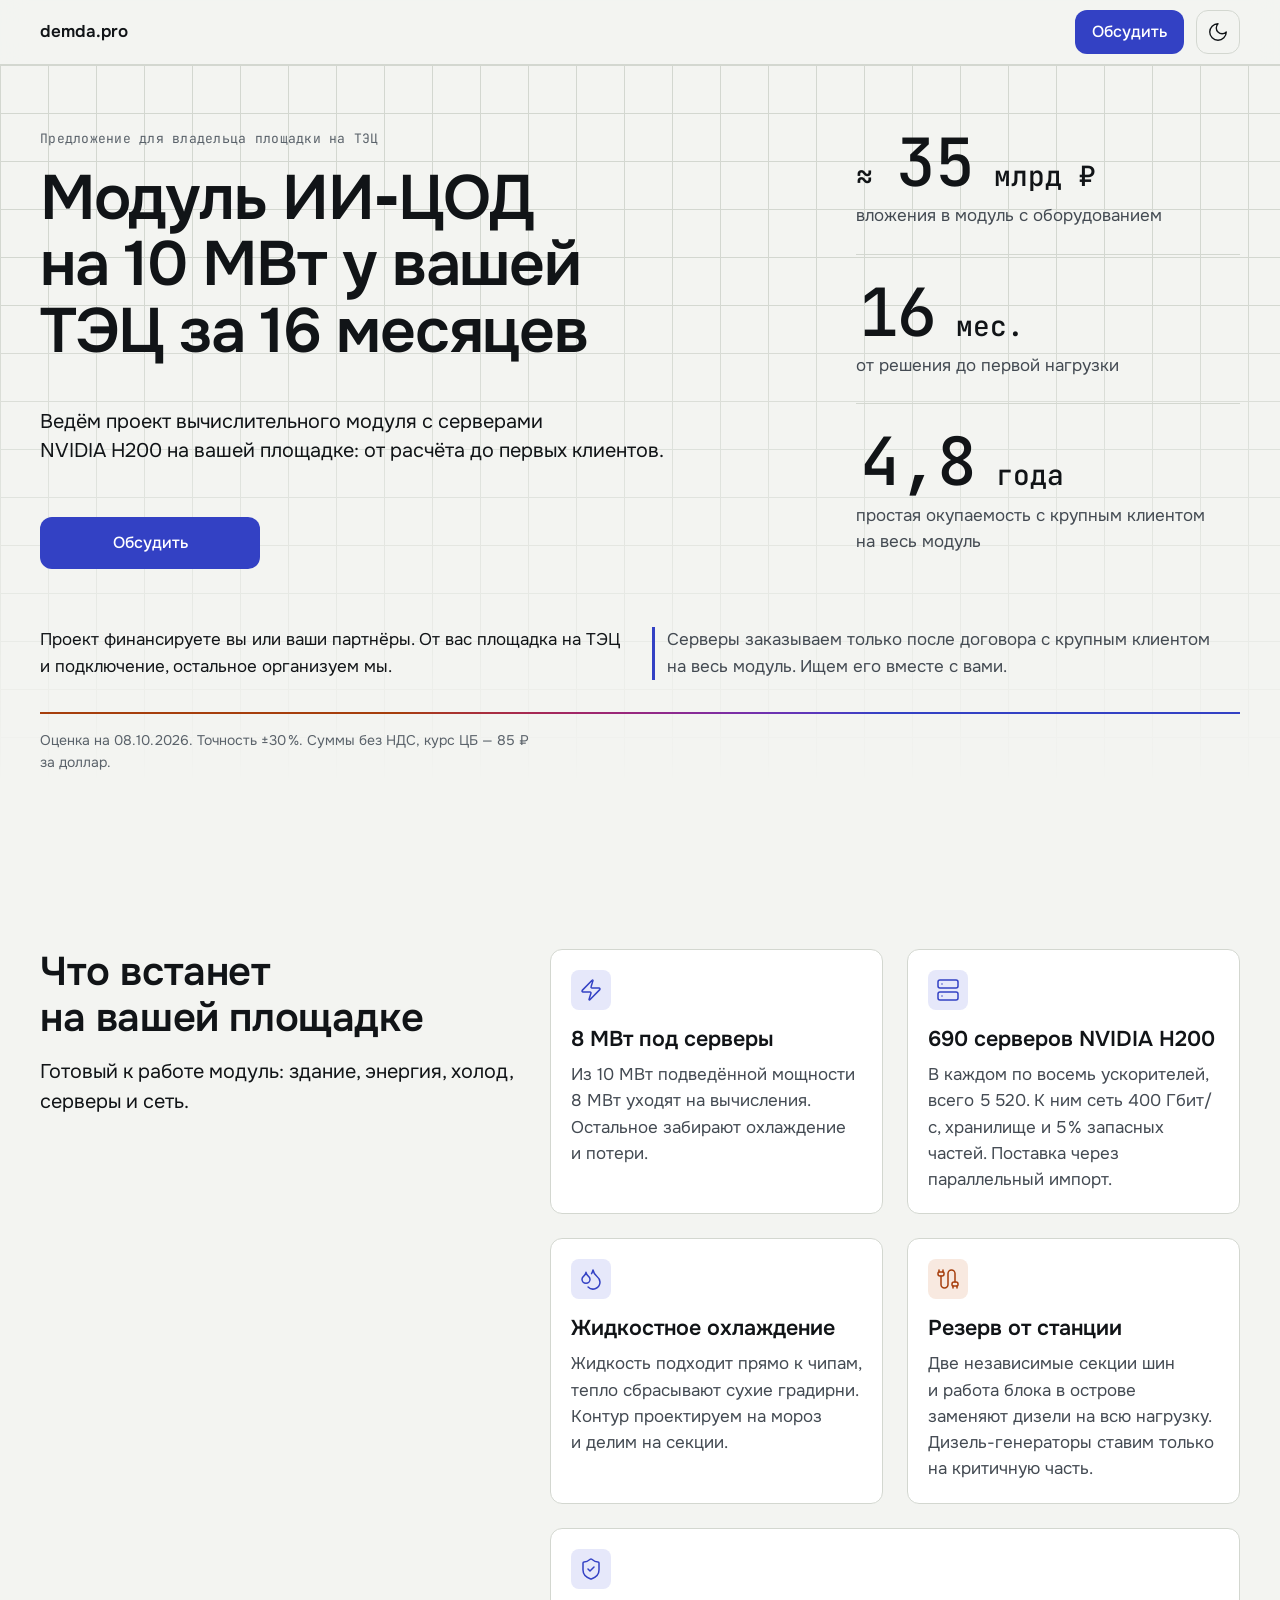
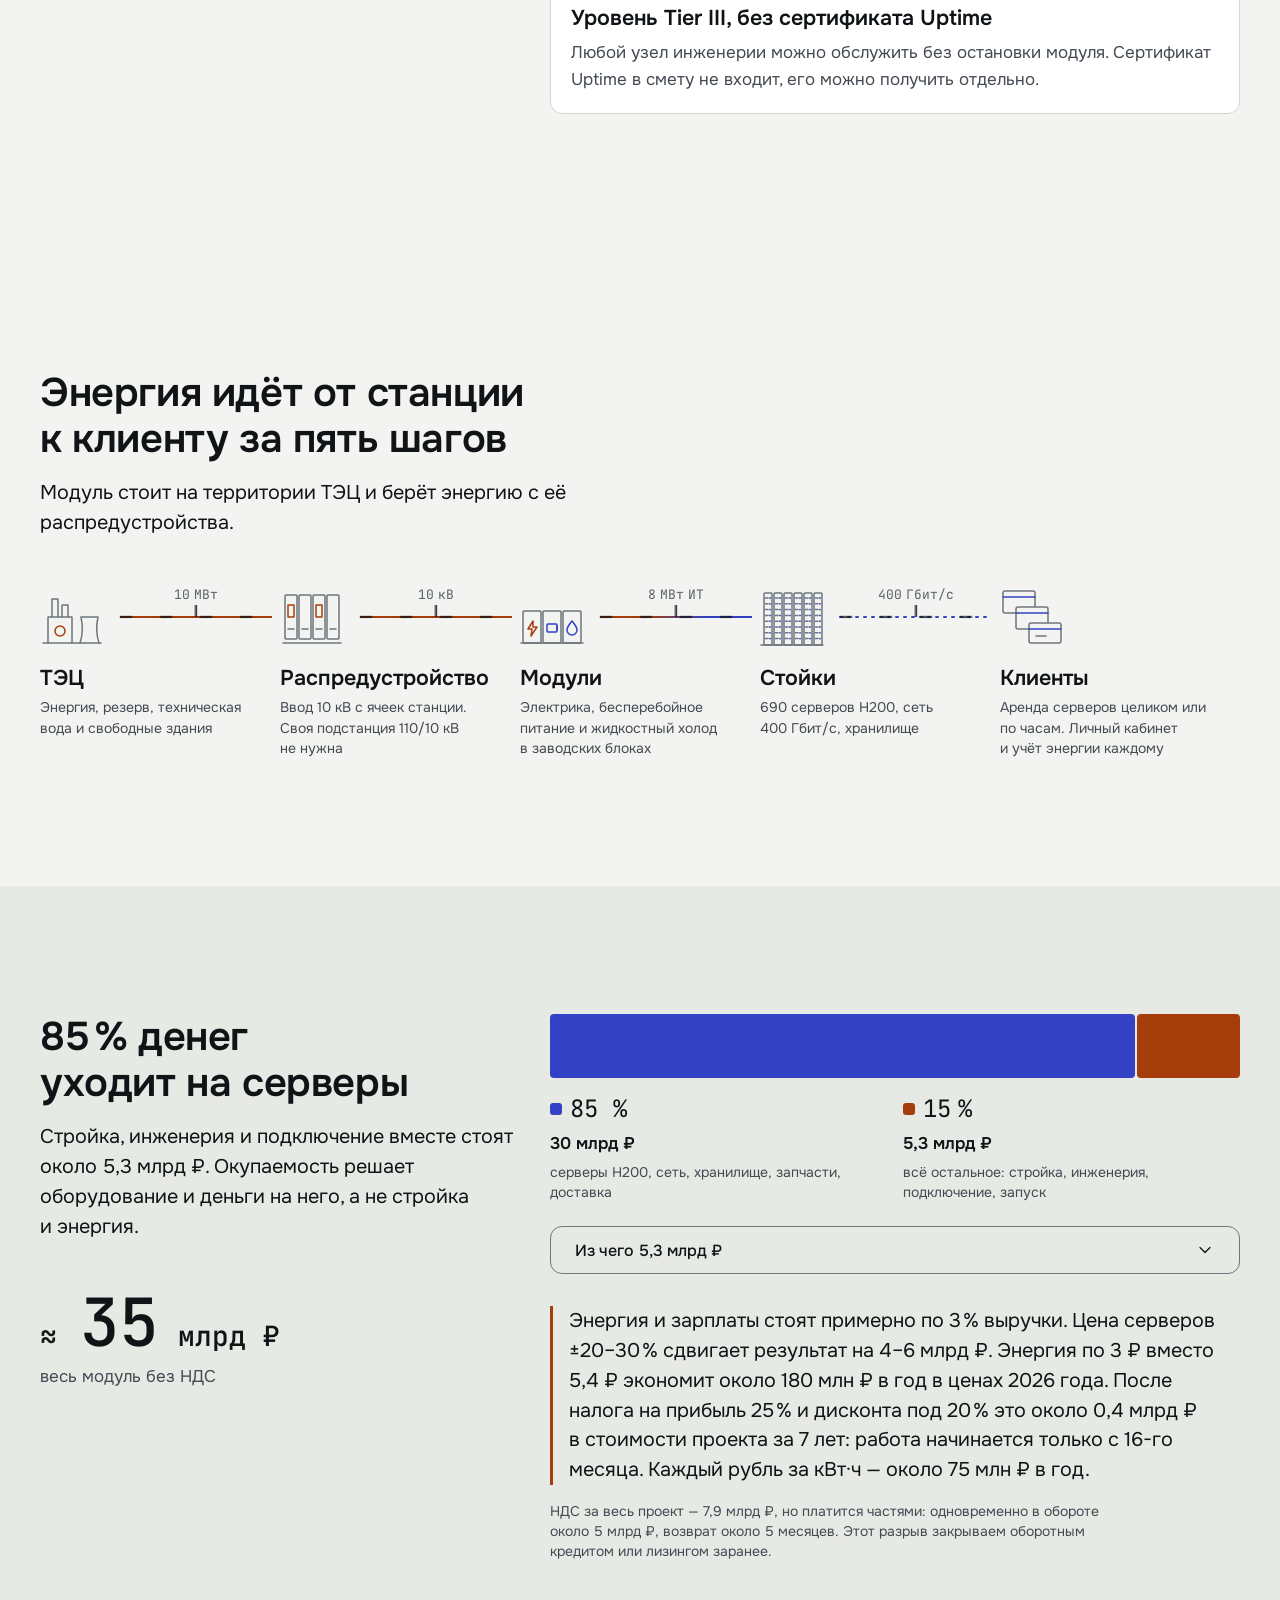
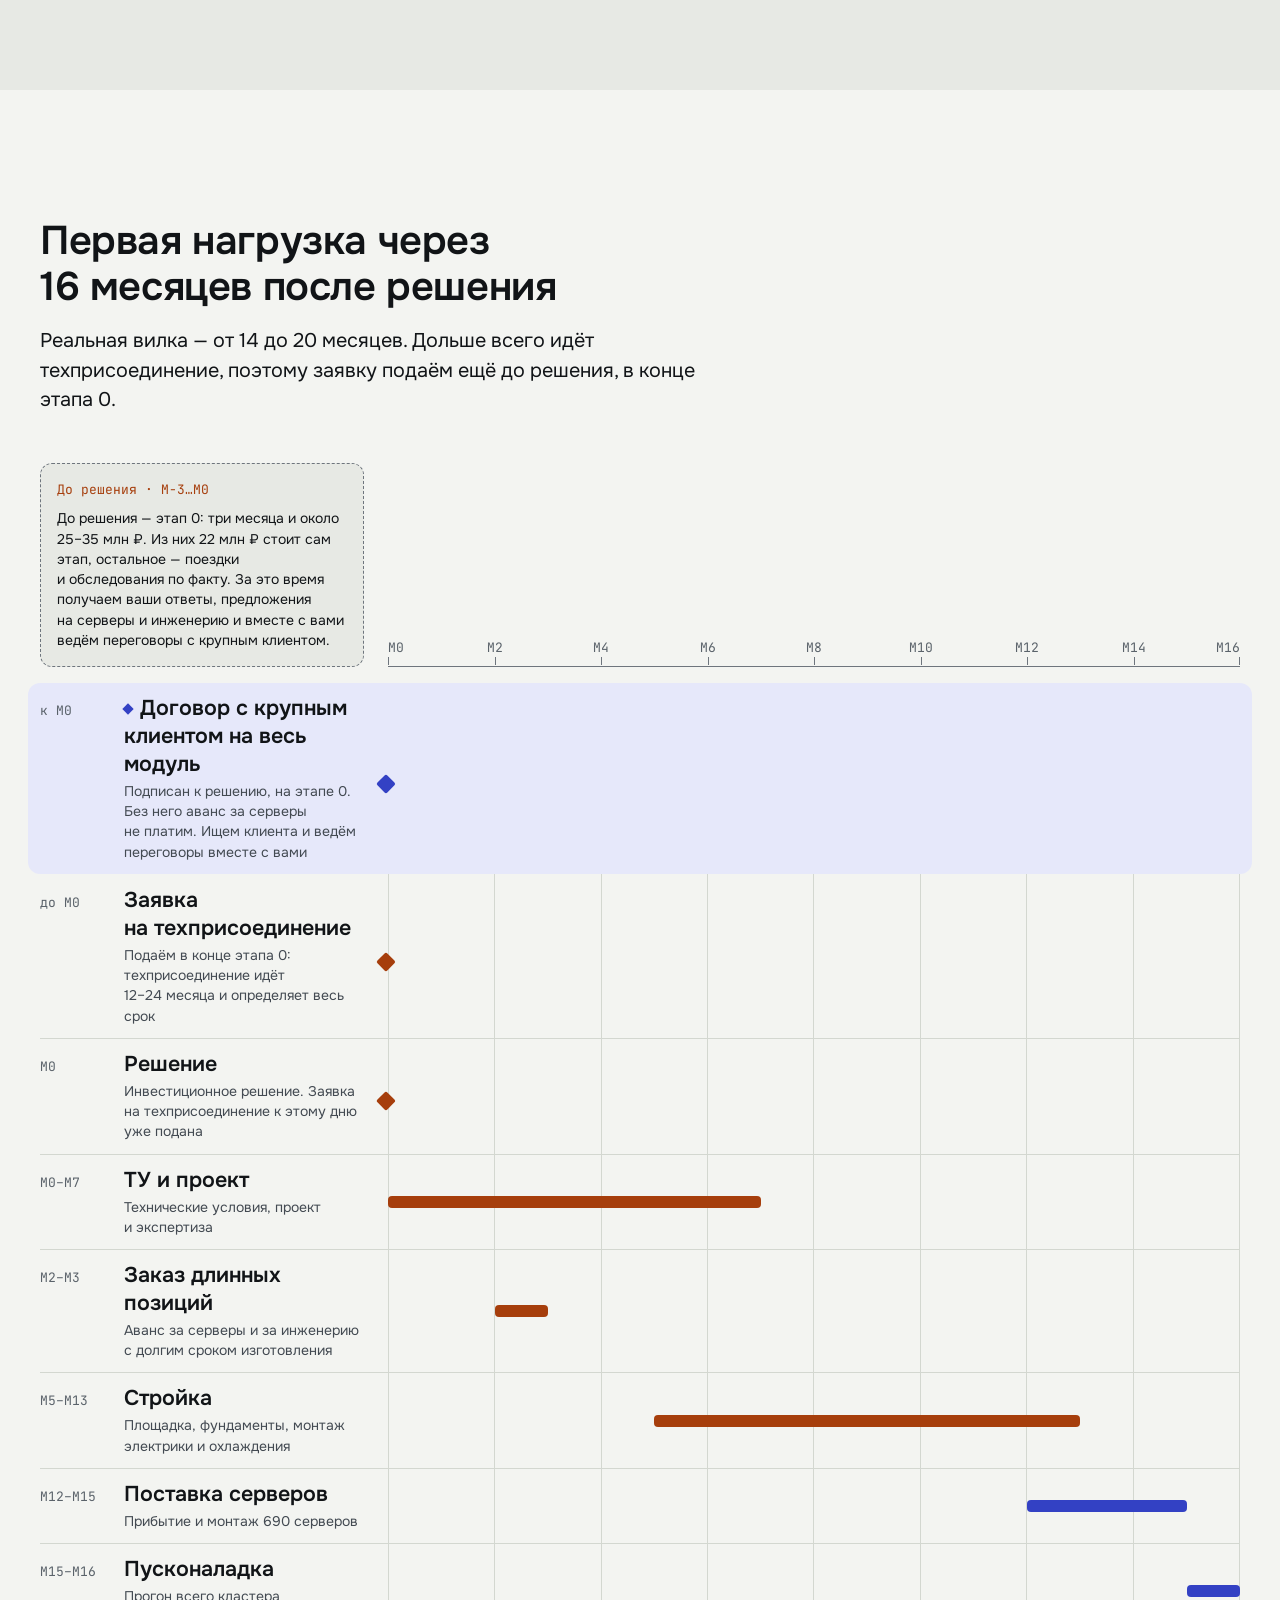
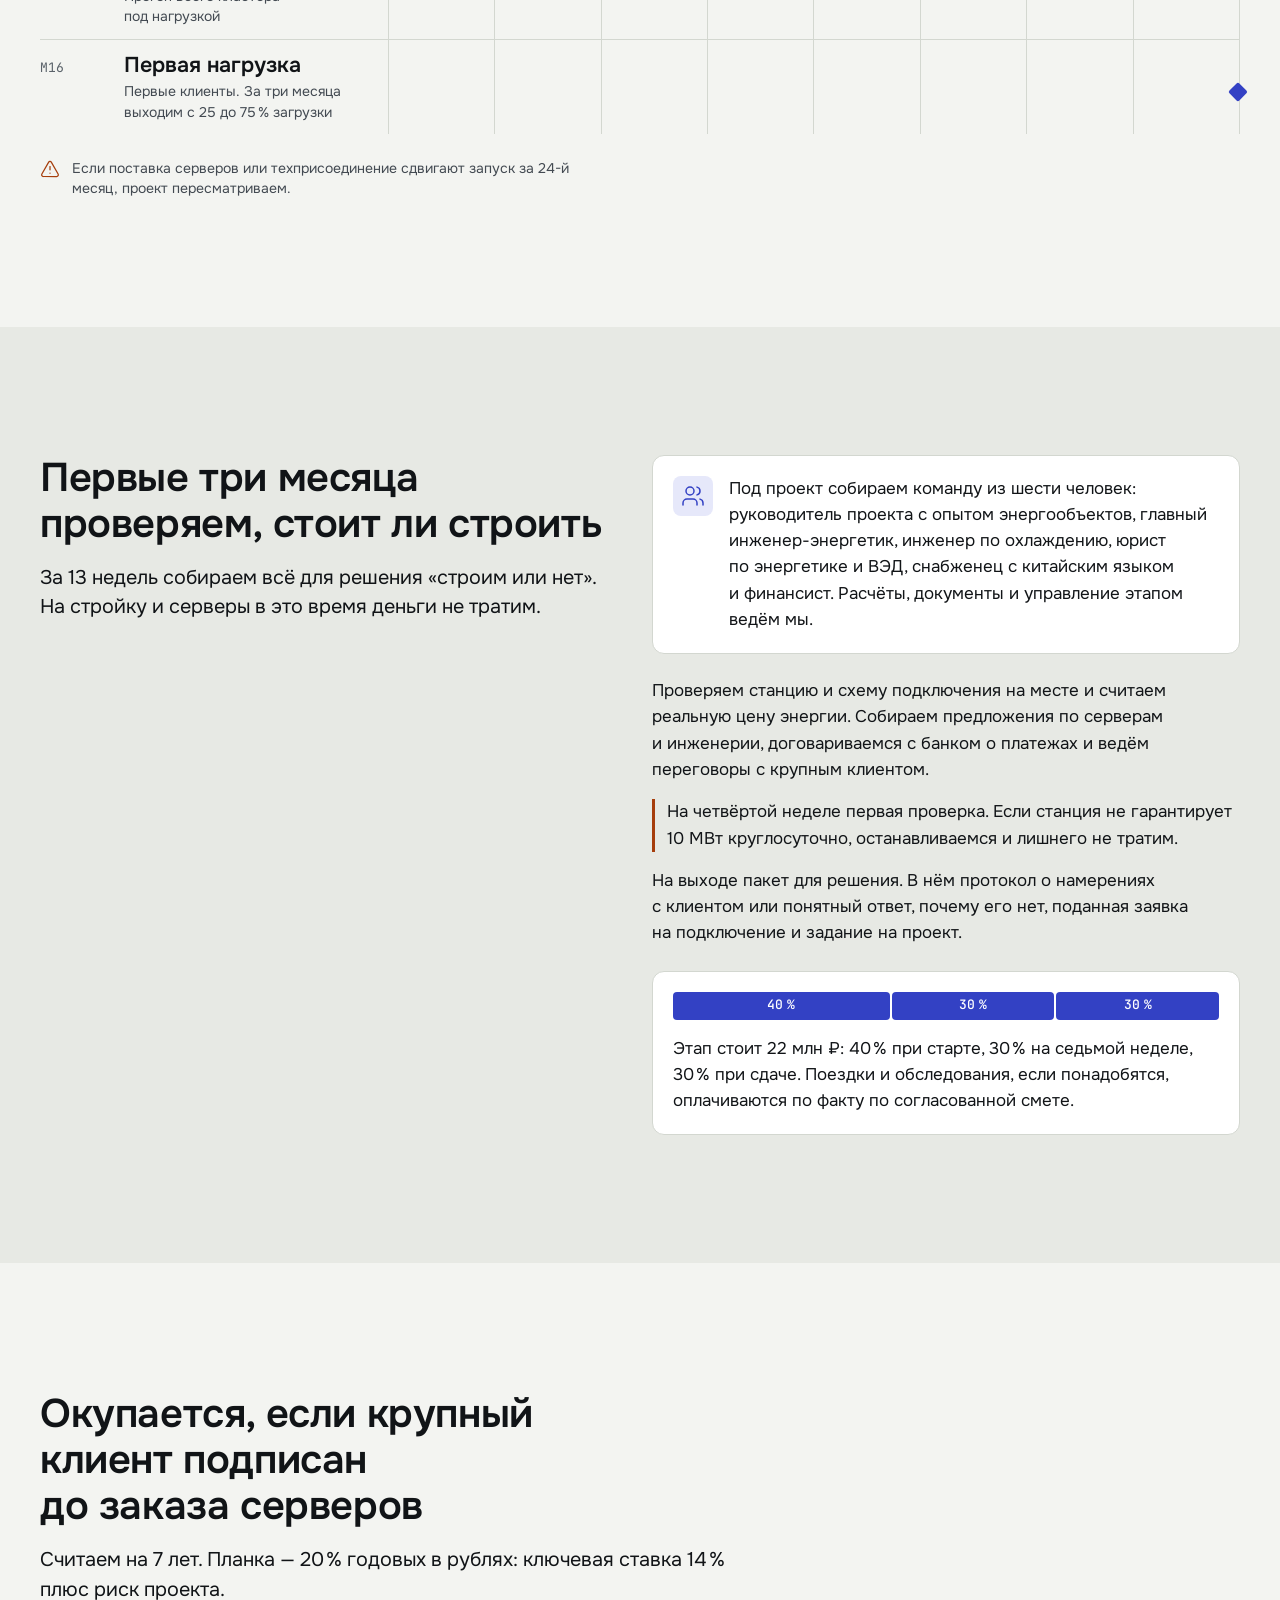
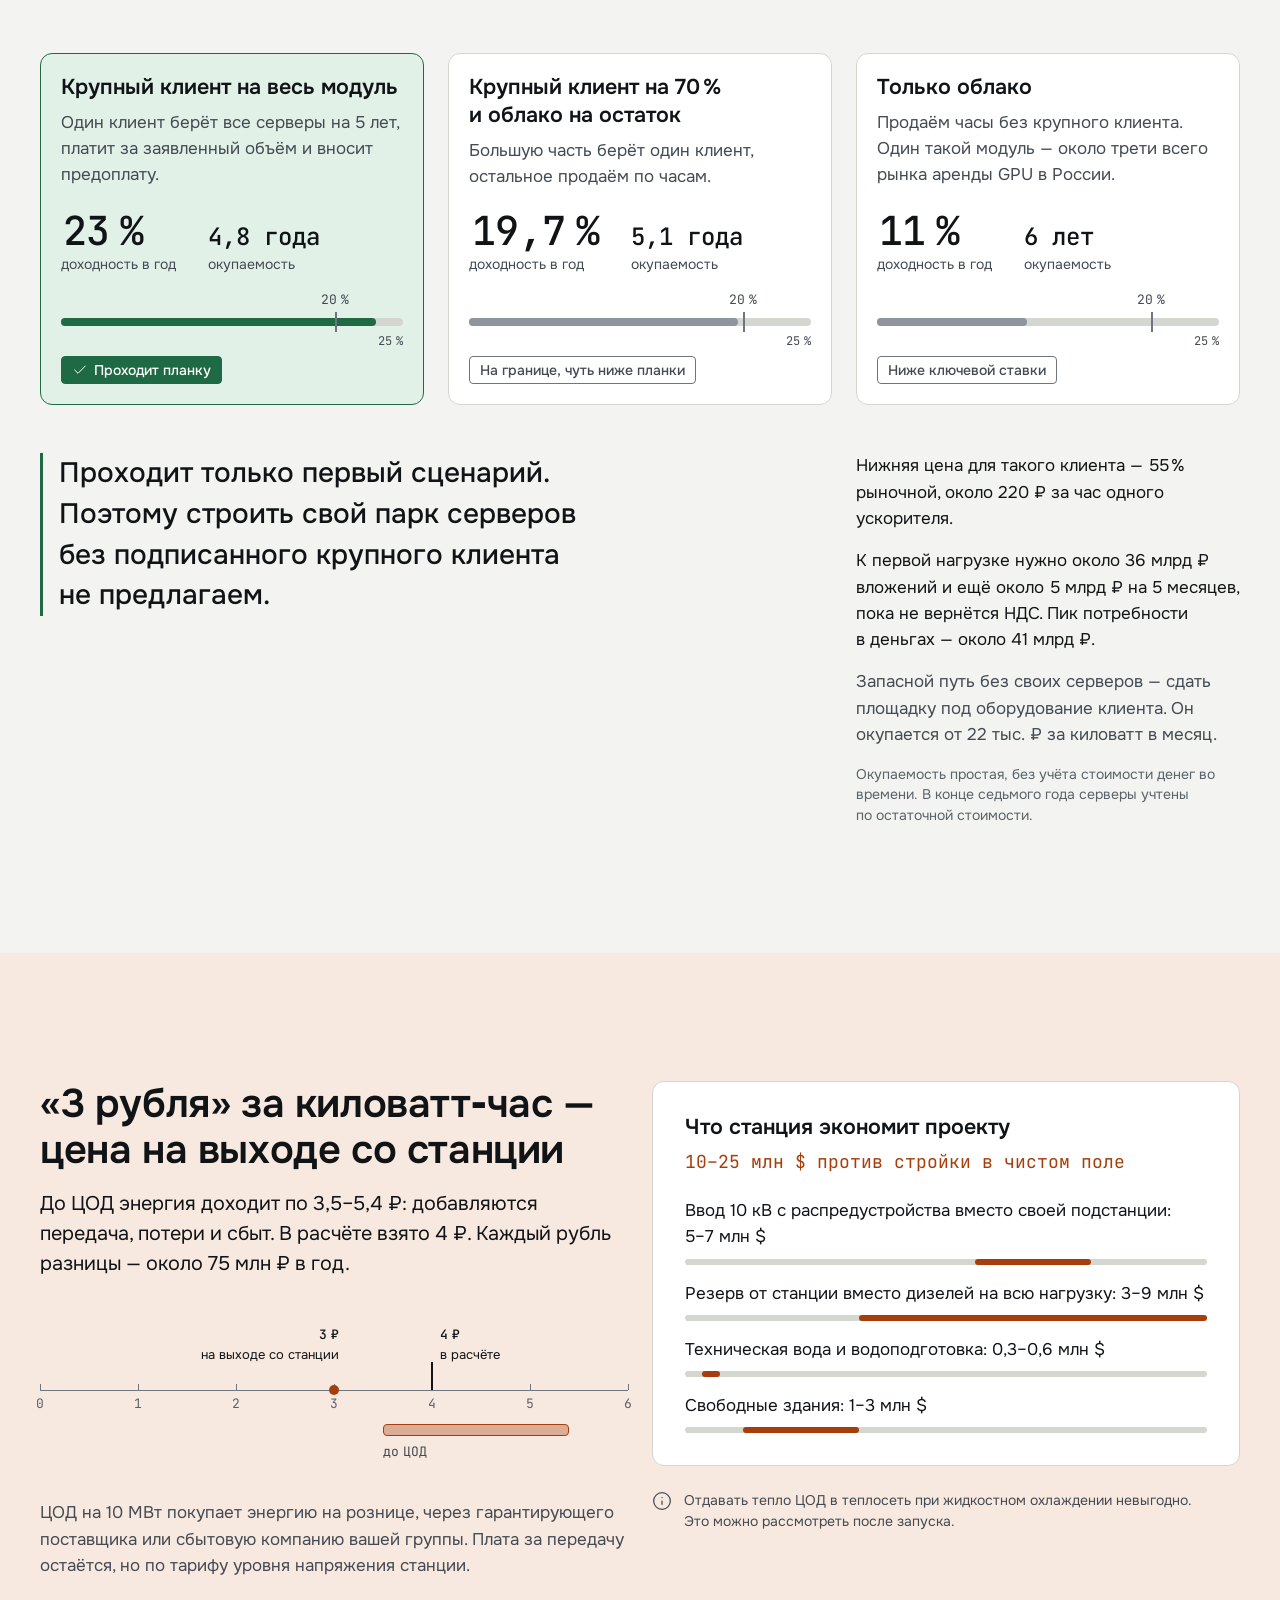
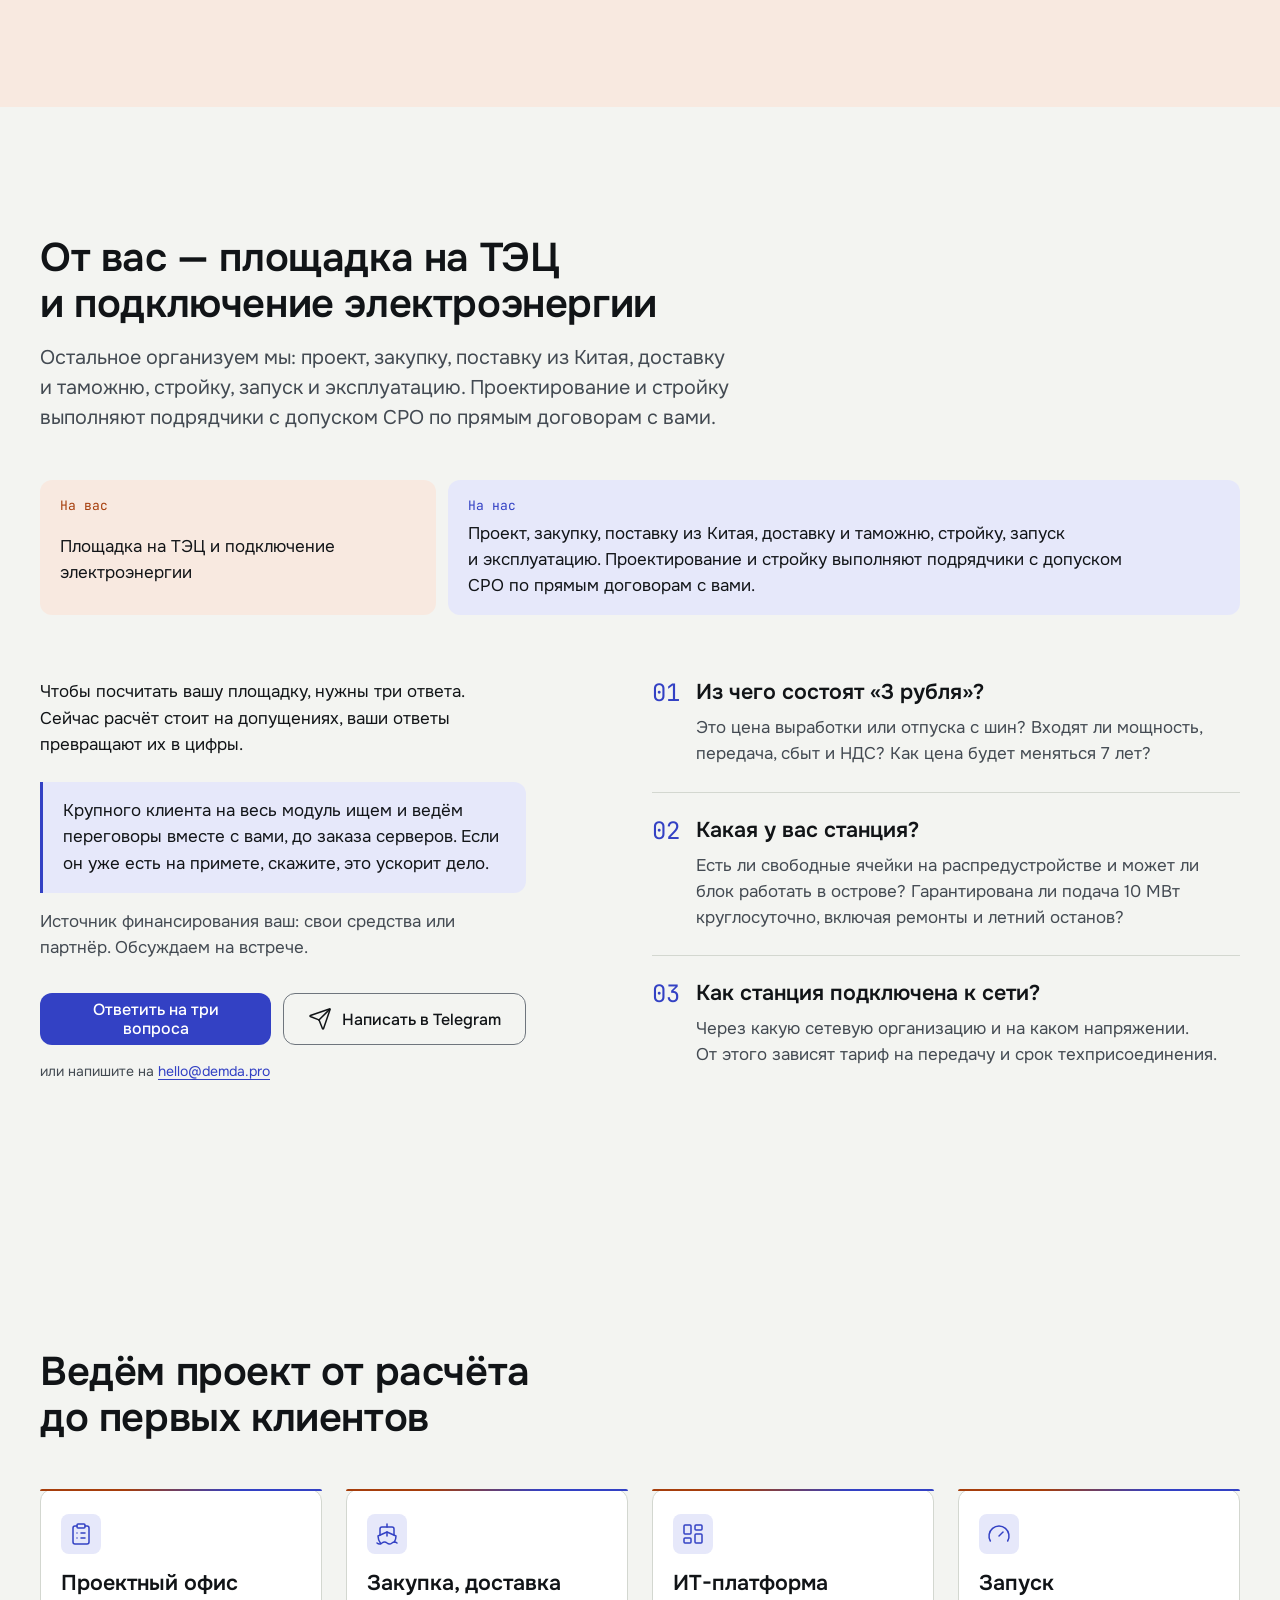
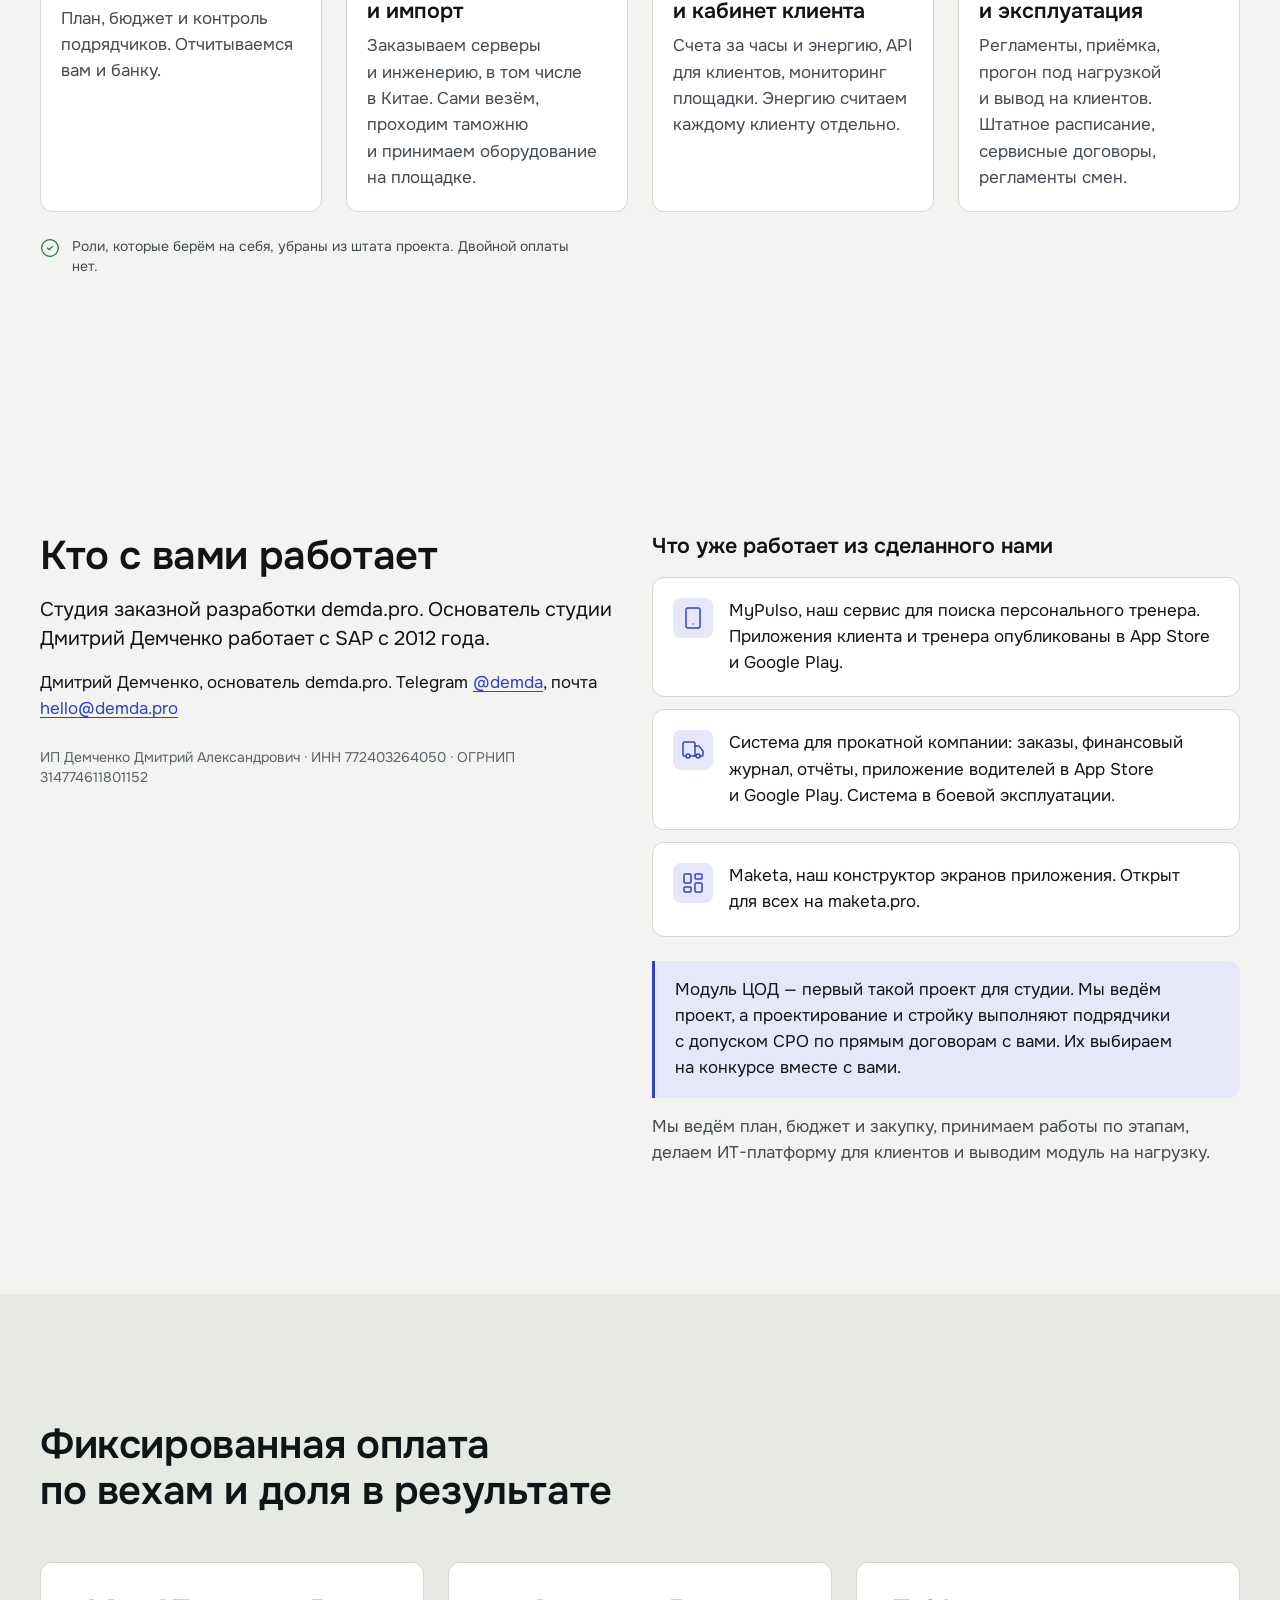
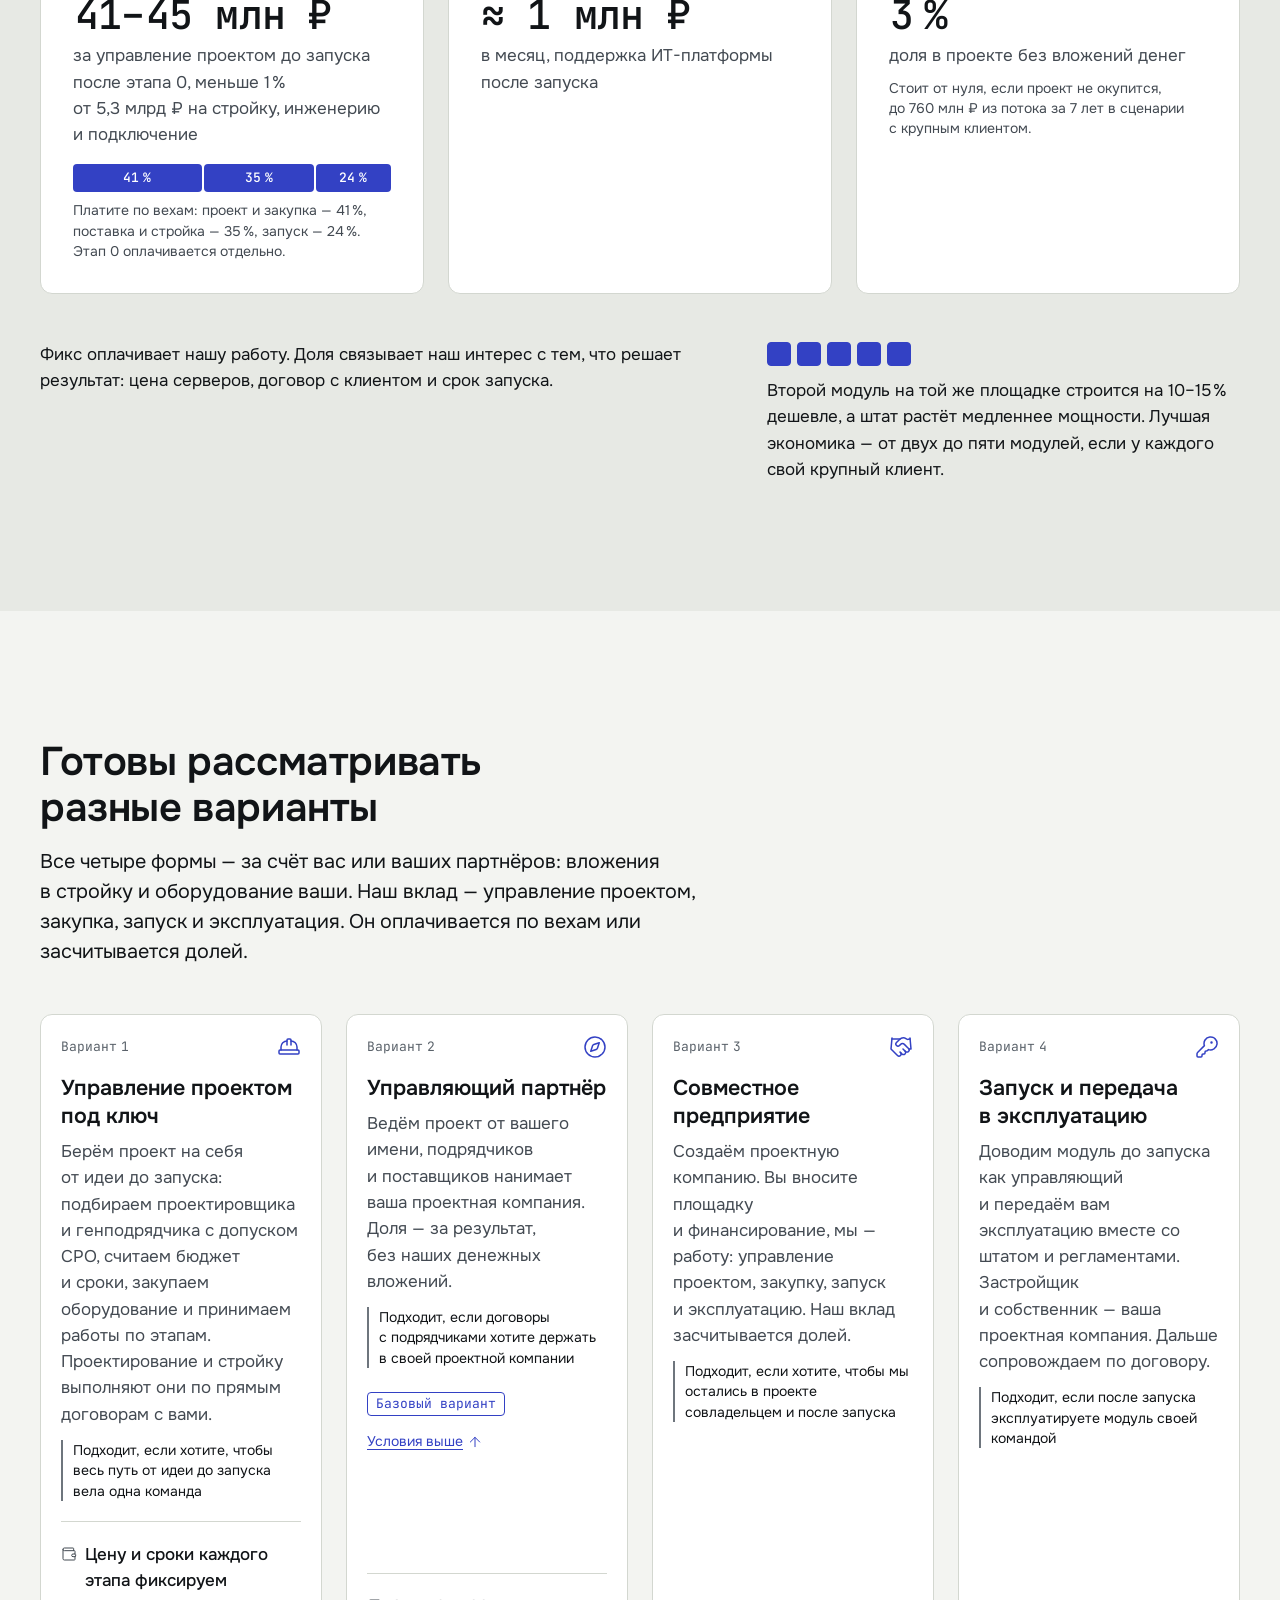
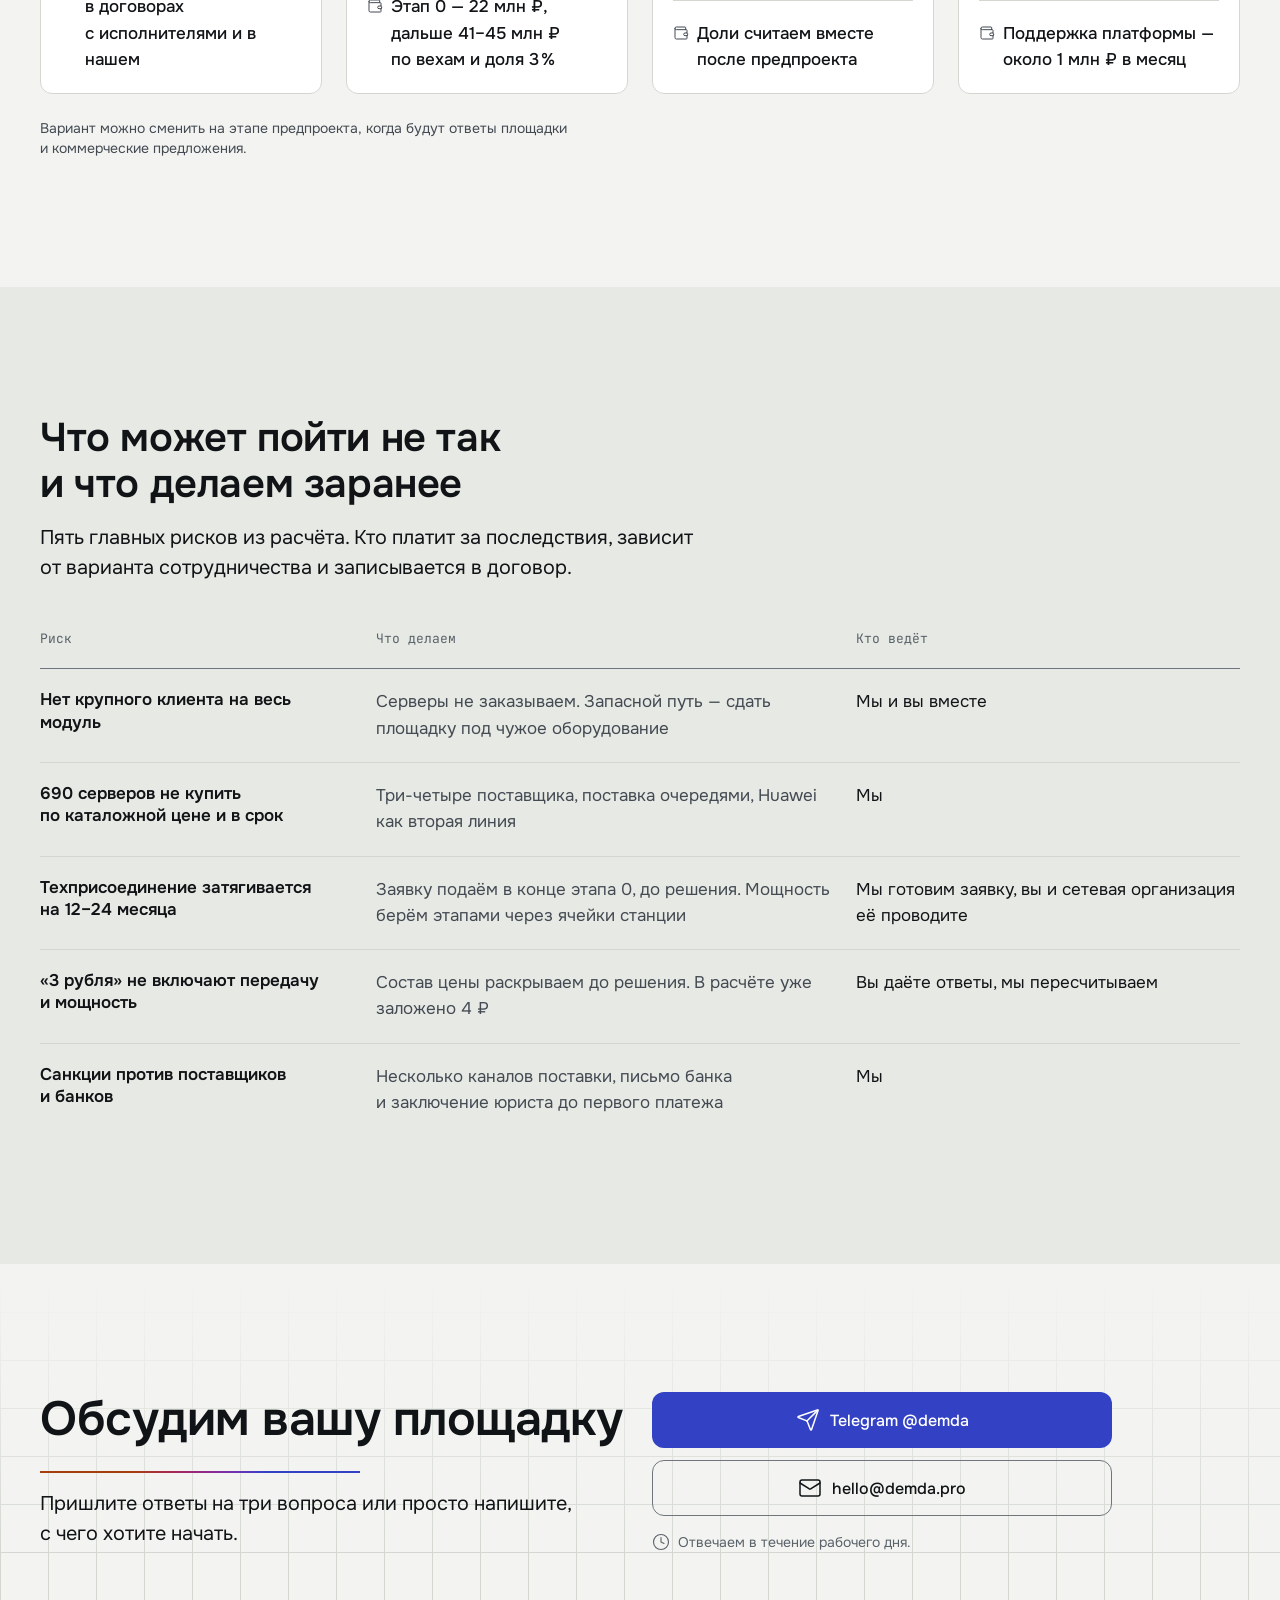
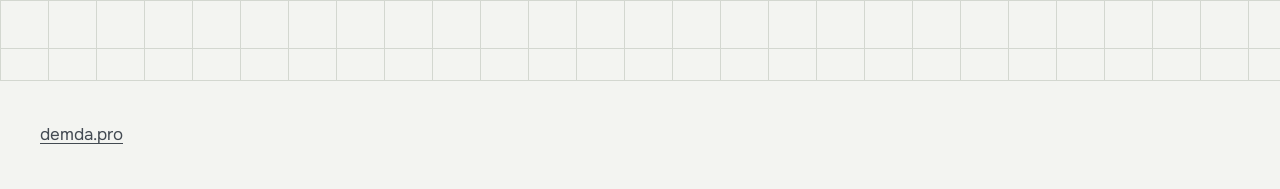
==== commit 94676857: "ai-dc: этап 0, ворота в М0, варианты по EPCM, 41–45 млн ₽" ====
--- a/ai-dc/index.html
+++ b/ai-dc/index.html
@@ -23,13 +23,13 @@
 <meta property="og:site_name" content="demda.pro">
 <meta property="og:locale" content="ru_RU">
 <meta property="og:title" content="Модуль ИИ‑ЦОД на 10 МВт у вашей ТЭЦ за 16 месяцев">
-<meta property="og:description" content="Ставим на вашей площадке вычислительный модуль с серверами NVIDIA H200 и выводим его на первых клиентов.">
+<meta property="og:description" content="Ведём проект вычислительного модуля с серверами NVIDIA H200 на вашей площадке: от расчёта до первых клиентов.">
 <meta property="og:image" content="https://demda.pro/ai-dc/og.jpg">
 <meta property="og:image:width" content="1200">
 <meta property="og:image:height" content="630">
 <meta name="twitter:card" content="summary_large_image">
 <meta name="twitter:title" content="Модуль ИИ‑ЦОД на 10 МВт у вашей ТЭЦ за 16 месяцев">
-<meta name="twitter:description" content="Ставим на вашей площадке вычислительный модуль с серверами NVIDIA H200 и выводим его на первых клиентов.">
+<meta name="twitter:description" content="Ведём проект вычислительного модуля с серверами NVIDIA H200 на вашей площадке: от расчёта до первых клиентов.">
 <meta name="twitter:image" content="https://demda.pro/ai-dc/og.jpg">
 <link rel="preconnect" href="https://fonts.googleapis.com">
 <link rel="preconnect" href="https://fonts.gstatic.com" crossorigin>
@@ -40,6 +40,7 @@
 <svg width="0" height="0" style="position:absolute" aria-hidden="true" focusable="false"><defs>
 <symbol id="i-smartphone" viewBox="0 0 24 24" fill="none" stroke="currentColor" stroke-width="1.5" stroke-linecap="round" stroke-linejoin="round"><rect pathLength="1" width="14" height="20" x="5" y="2" rx="2" ry="2"/><path pathLength="1" d="M12 18h.01"/></symbol>
 <symbol id="i-truck" viewBox="0 0 24 24" fill="none" stroke="currentColor" stroke-width="1.5" stroke-linecap="round" stroke-linejoin="round"><path pathLength="1" d="M14 18V6a2 2 0 0 0-2-2H4a2 2 0 0 0-2 2v11a1 1 0 0 0 1 1h2"/><path pathLength="1" d="M15 18H9"/><path pathLength="1" d="M19 18h2a1 1 0 0 0 1-1v-3.65a1 1 0 0 0-.22-.624l-3.48-4.35A1 1 0 0 0 17.52 8H14"/><circle pathLength="1" cx="17" cy="18" r="2"/><circle pathLength="1" cx="7" cy="18" r="2"/></symbol>
+<symbol id="i-users" viewBox="0 0 24 24" fill="none" stroke="currentColor" stroke-width="1.5" stroke-linecap="round" stroke-linejoin="round"><path pathLength="1" d="M16 21v-2a4 4 0 0 0-4-4H6a4 4 0 0 0-4 4v2"/><circle pathLength="1" cx="9" cy="7" r="4"/><path pathLength="1" d="M22 21v-2a4 4 0 0 0-3-3.87"/><path pathLength="1" d="M16 3.13a4 4 0 0 1 0 7.75"/></symbol>
 <symbol id="i-zap" viewBox="0 0 24 24" fill="none" stroke="currentColor" stroke-width="1.5" stroke-linecap="round" stroke-linejoin="round"><path pathLength="1" d="M4 14a1 1 0 0 1-.78-1.63l9.9-10.2a.5.5 0 0 1 .86.46l-1.92 6.02A1 1 0 0 0 13 10h7a1 1 0 0 1 .78 1.63l-9.9 10.2a.5.5 0 0 1-.86-.46l1.92-6.02A1 1 0 0 0 11 14z"/></symbol>
 <symbol id="i-server" viewBox="0 0 24 24" fill="none" stroke="currentColor" stroke-width="1.5" stroke-linecap="round" stroke-linejoin="round"><rect pathLength="1" width="20" height="8" x="2" y="2" rx="2" ry="2"/><rect pathLength="1" width="20" height="8" x="2" y="14" rx="2" ry="2"/><path pathLength="1" d="M6 6h.01"/><path pathLength="1" d="M6 18h.01"/></symbol>
 <symbol id="i-droplets" viewBox="0 0 24 24" fill="none" stroke="currentColor" stroke-width="1.5" stroke-linecap="round" stroke-linejoin="round"><path pathLength="1" d="M7 16.3c2.2 0 4-1.83 4-4.05 0-1.16-.57-2.26-1.71-3.19S7.29 6.75 7 5.3c-.29 1.45-1.14 2.84-2.29 3.76S3 11.1 3 12.25c0 2.22 1.8 4.05 4 4.05z"/><path pathLength="1" d="M12.56 6.6A10.97 10.97 0 0 0 14 3.02c.5 2.5 2 4.9 4 6.5s3 3.5 3 5.5a6.98 6.98 0 0 1-11.91 4.97"/></symbol>
@@ -93,6 +94,8 @@
     
     <li><a href="#timeline" data-sec="timeline"><span class="dot"></span><span class="rl mono">Первая нагрузка через 16 месяцев после решения</span></a></li>
     
+    <li><a href="#stage0" data-sec="stage0"><span class="dot"></span><span class="rl mono">Первые три месяца проверяем, стоит ли строить</span></a></li>
+    
     <li><a href="#payback" data-sec="payback"><span class="dot"></span><span class="rl mono">Окупается, если крупный клиент подписан до заказа серверов</span></a></li>
     
     <li><a href="#energy" data-sec="energy"><span class="dot"></span><span class="rl mono">«3 рубля» за киловатт‑час — цена на выходе со станции</span></a></li>
@@ -123,7 +126,7 @@
       <h1>Модуль ИИ‑ЦОД на 10 МВт у вашей ТЭЦ за 16 месяцев</h1>
     </div>
     <div class="current" aria-hidden="true"></div>
-    <p class="lead h-lead">Ставим на вашей площадке вычислительный модуль с серверами NVIDIA H200 и выводим его на первых клиентов.</p>
+    <p class="lead h-lead">Ведём проект вычислительного модуля с серверами NVIDIA H200 на вашей площадке: от расчёта до первых клиентов.</p>
     <div class="stats">
       
       <div class="stat" role="group" aria-label="≈ 35 млрд ₽: вложения в модуль с оборудованием" style="--i:1">
@@ -143,7 +146,7 @@
       
     </div>
     <div class="h-asks">
-      <p class="h-ask">Проект финансируете вы или ваши партнёры. От вас площадка на ТЭЦ и подключение, остальное закрываем мы.</p>
+      <p class="h-ask">Проект финансируете вы или ваши партнёры. От вас площадка на ТЭЦ и подключение, остальное организуем мы.</p>
       <p class="h-gate">Серверы заказываем только после договора с крупным клиентом на весь модуль. Ищем его вместе с вами.</p>
     </div>
     <div class="h-cta">
@@ -209,22 +212,22 @@
         <li class="node" style="--i:0">
           <svg class="pg" viewBox="0 0 64 64" aria-hidden="true"><path d="M3 58h58"/><path d="M8 58V32h24v26"/><path d="M12 32V14h6v18"/><path d="M22 32V20h6v12"/><circle class="heat" cx="20" cy="46" r="5"/><path d="M40 58c3-9 3-17 1-26h17c-2 9-2 17 1 26"/></svg>
           <div class="node-t"><h3>ТЭЦ</h3><p>Энергия, резерв, техническая вода и свободные здания</p></div>
-          <span class="conn c-heat" aria-hidden="true"><svg viewBox="0 0 100 100" preserveAspectRatio="none"><path class="ln ln-h base" d="M0 50H100"/><path class="ln ln-v base" d="M50 0V100"/><path class="ln ln-h flow" d="M0 50H100"/><path class="ln ln-v flow" d="M50 0V100"/></svg><span class="cl mono">10&nbsp;МВт</span></span>
+          <span class="conn c-heat" aria-hidden="true"><svg viewBox="0 0 100 100" preserveAspectRatio="none"><path class="ln ln-h base" d="M0 50H100"/><path class="ln ln-v base" d="M50 0V100"/><path class="ln ln-h flow" d="M0 50H100"/><path class="ln ln-v flow" d="M50 0V100"/></svg><span class="cl mono">10&#8239;МВт</span></span>
         </li>
         <li class="node" style="--i:1">
           <svg class="pg" viewBox="0 0 64 64" aria-hidden="true"><path d="M3 58h58"/><rect x="5" y="10" width="12" height="44" rx="1"/><path d="M8 44h6"/><rect class="heat" x="8" y="20" width="6" height="12"/><rect x="19" y="10" width="12" height="44" rx="1"/><path d="M22 44h6"/><rect x="33" y="10" width="12" height="44" rx="1"/><path d="M36 44h6"/><rect class="heat" x="36" y="20" width="6" height="12"/><rect x="47" y="10" width="12" height="44" rx="1"/><path d="M50 44h6"/></svg>
           <div class="node-t"><h3>Распредустройство</h3><p>Ввод 10 кВ с ячеек станции. Своя подстанция 110/10 кВ не нужна</p></div>
-          <span class="conn c-heat" aria-hidden="true"><svg viewBox="0 0 100 100" preserveAspectRatio="none"><path class="ln ln-h base" d="M0 50H100"/><path class="ln ln-v base" d="M50 0V100"/><path class="ln ln-h flow" d="M0 50H100"/><path class="ln ln-v flow" d="M50 0V100"/></svg><span class="cl mono">10&nbsp;кВ</span></span>
+          <span class="conn c-heat" aria-hidden="true"><svg viewBox="0 0 100 100" preserveAspectRatio="none"><path class="ln ln-h base" d="M0 50H100"/><path class="ln ln-v base" d="M50 0V100"/><path class="ln ln-h flow" d="M0 50H100"/><path class="ln ln-v flow" d="M50 0V100"/></svg><span class="cl mono">10&#8239;кВ</span></span>
         </li>
         <li class="node" style="--i:2">
           <svg class="pg" viewBox="0 0 64 64" aria-hidden="true"><path d="M1 58h62"/><rect x="3" y="26" width="18" height="32" rx="1"/><rect x="23" y="26" width="18" height="32" rx="1"/><rect x="43" y="26" width="18" height="32" rx="1"/><path class="heat" d="M13 36 8 44h4l-1 7 6-9h-4z"/><rect class="volt" x="27" y="39" width="10" height="8" rx="1"/><path class="volt" d="M37 41v4"/><path class="volt" d="M52 36c3 4 5 6 5 9a5 5 0 0 1-10 0c0-3 2-5 5-9z"/></svg>
           <div class="node-t"><h3>Модули</h3><p>Электрика, бесперебойное питание и жидкостный холод в заводских блоках</p></div>
-          <span class="conn c-mix" aria-hidden="true"><svg viewBox="0 0 100 100" preserveAspectRatio="none"><path class="ln ln-h base" d="M0 50H100"/><path class="ln ln-v base" d="M50 0V100"/><path class="ln ln-h flow" d="M0 50H100"/><path class="ln ln-v flow" d="M50 0V100"/></svg><span class="cl mono">8&nbsp;МВт&nbsp;ИТ</span></span>
+          <span class="conn c-mix" aria-hidden="true"><svg viewBox="0 0 100 100" preserveAspectRatio="none"><path class="ln ln-h base" d="M0 50H100"/><path class="ln ln-v base" d="M50 0V100"/><path class="ln ln-h flow" d="M0 50H100"/><path class="ln ln-v flow" d="M50 0V100"/></svg><span class="cl mono">8&#8239;МВт&#8239;ИТ</span></span>
         </li>
         <li class="node" style="--i:3">
           <svg class="pg" viewBox="0 0 64 64" aria-hidden="true"><path d="M1 60h62"/><rect x="4" y="8" width="8" height="52" rx="1"/><path d="M5.4 13h2.6M5.4 18.8h2.6M5.4 24.6h2.6M5.4 30.4h2.6M5.4 36.2h2.6M5.4 42h2.6M5.4 47.8h2.6M5.4 53.6h2.6"/><circle class="ind d1" cx="10" cy="13" r=".9"/><circle class="ind d1" cx="10" cy="18.8" r=".9"/><circle class="ind d1" cx="10" cy="24.6" r=".9"/><circle class="ind d1" cx="10" cy="30.4" r=".9"/><circle class="ind d1" cx="10" cy="36.2" r=".9"/><circle class="ind d1" cx="10" cy="42" r=".9"/><circle class="ind d1" cx="10" cy="47.8" r=".9"/><circle class="ind d1" cx="10" cy="53.6" r=".9"/><rect x="14" y="8" width="8" height="52" rx="1"/><path d="M15.4 13h2.6M15.4 18.8h2.6M15.4 24.6h2.6M15.4 30.4h2.6M15.4 36.2h2.6M15.4 42h2.6M15.4 47.8h2.6M15.4 53.6h2.6"/><circle class="ind d2" cx="20" cy="13" r=".9"/><circle class="ind d2" cx="20" cy="18.8" r=".9"/><circle class="ind d2" cx="20" cy="24.6" r=".9"/><circle class="ind d2" cx="20" cy="30.4" r=".9"/><circle class="ind d2" cx="20" cy="36.2" r=".9"/><circle class="ind d2" cx="20" cy="42" r=".9"/><circle class="ind d2" cx="20" cy="47.8" r=".9"/><circle class="ind d2" cx="20" cy="53.6" r=".9"/><rect x="24" y="8" width="8" height="52" rx="1"/><path d="M25.4 13h2.6M25.4 18.8h2.6M25.4 24.6h2.6M25.4 30.4h2.6M25.4 36.2h2.6M25.4 42h2.6M25.4 47.8h2.6M25.4 53.6h2.6"/><circle class="ind d3" cx="30" cy="13" r=".9"/><circle class="ind d3" cx="30" cy="18.8" r=".9"/><circle class="ind d3" cx="30" cy="24.6" r=".9"/><circle class="ind d3" cx="30" cy="30.4" r=".9"/><circle class="ind d3" cx="30" cy="36.2" r=".9"/><circle class="ind d3" cx="30" cy="42" r=".9"/><circle class="ind d3" cx="30" cy="47.8" r=".9"/><circle class="ind d3" cx="30" cy="53.6" r=".9"/><rect x="34" y="8" width="8" height="52" rx="1"/><path d="M35.4 13h2.6M35.4 18.8h2.6M35.4 24.6h2.6M35.4 30.4h2.6M35.4 36.2h2.6M35.4 42h2.6M35.4 47.8h2.6M35.4 53.6h2.6"/><circle class="ind d4" cx="40" cy="13" r=".9"/><circle class="ind d4" cx="40" cy="18.8" r=".9"/><circle class="ind d4" cx="40" cy="24.6" r=".9"/><circle class="ind d4" cx="40" cy="30.4" r=".9"/><circle class="ind d4" cx="40" cy="36.2" r=".9"/><circle class="ind d4" cx="40" cy="42" r=".9"/><circle class="ind d4" cx="40" cy="47.8" r=".9"/><circle class="ind d4" cx="40" cy="53.6" r=".9"/><rect x="44" y="8" width="8" height="52" rx="1"/><path d="M45.4 13h2.6M45.4 18.8h2.6M45.4 24.6h2.6M45.4 30.4h2.6M45.4 36.2h2.6M45.4 42h2.6M45.4 47.8h2.6M45.4 53.6h2.6"/><circle class="ind d5" cx="50" cy="13" r=".9"/><circle class="ind d5" cx="50" cy="18.8" r=".9"/><circle class="ind d5" cx="50" cy="24.6" r=".9"/><circle class="ind d5" cx="50" cy="30.4" r=".9"/><circle class="ind d5" cx="50" cy="36.2" r=".9"/><circle class="ind d5" cx="50" cy="42" r=".9"/><circle class="ind d5" cx="50" cy="47.8" r=".9"/><circle class="ind d5" cx="50" cy="53.6" r=".9"/><rect x="54" y="8" width="8" height="52" rx="1"/><path d="M55.4 13h2.6M55.4 18.8h2.6M55.4 24.6h2.6M55.4 30.4h2.6M55.4 36.2h2.6M55.4 42h2.6M55.4 47.8h2.6M55.4 53.6h2.6"/><circle class="ind d6" cx="60" cy="13" r=".9"/><circle class="ind d6" cx="60" cy="18.8" r=".9"/><circle class="ind d6" cx="60" cy="24.6" r=".9"/><circle class="ind d6" cx="60" cy="30.4" r=".9"/><circle class="ind d6" cx="60" cy="36.2" r=".9"/><circle class="ind d6" cx="60" cy="42" r=".9"/><circle class="ind d6" cx="60" cy="47.8" r=".9"/><circle class="ind d6" cx="60" cy="53.6" r=".9"/></svg>
           <div class="node-t"><h3>Стойки</h3><p>690 серверов H200, сеть 400 Гбит/с, хранилище</p></div>
-          <span class="conn c-volt" aria-hidden="true"><svg viewBox="0 0 100 100" preserveAspectRatio="none"><path class="ln ln-h base" d="M0 50H100"/><path class="ln ln-v base" d="M50 0V100"/><path class="ln ln-h flow" d="M0 50H100"/><path class="ln ln-v flow" d="M50 0V100"/></svg><span class="cl mono">400&nbsp;Гбит/с</span></span>
+          <span class="conn c-volt" aria-hidden="true"><svg viewBox="0 0 100 100" preserveAspectRatio="none"><path class="ln ln-h base" d="M0 50H100"/><path class="ln ln-v base" d="M50 0V100"/><path class="ln ln-h flow" d="M0 50H100"/><path class="ln ln-v flow" d="M50 0V100"/></svg><span class="cl mono">400&#8239;Гбит/с</span></span>
         </li>
         <li class="node" style="--i:4">
           <svg class="pg" viewBox="0 0 64 64" aria-hidden="true"><rect class="win" x="3" y="6" width="32" height="22" rx="2"/><path class="volt" d="M3 12h32"/><rect class="win" x="16" y="22" width="32" height="22" rx="2"/><path class="volt" d="M16 28h32"/><rect class="win" x="29" y="38" width="32" height="20" rx="2"/><path class="volt" d="M29 44h32"/><path d="M36 51h10"/></svg>
@@ -266,42 +269,42 @@
         <div class="more-body">
           <div class="cb2-track" aria-hidden="true">
             
-            <span class="cb2-seg" style="--w:2.7;--k:2"><b class="mono">2</b></span>
-            
-            <span class="cb2-seg" style="--w:1.2;--k:3"><b class="mono">3</b></span>
-            
-            <span class="cb2-seg" style="--w:.46;--k:4"><b class="mono">4</b></span>
-            
-            <span class="cb2-seg" style="--w:.34;--k:5"><b class="mono">5</b></span>
-            
-            <span class="cb2-seg" style="--w:.26;--k:6"><b class="mono">6</b></span>
-            
-            <span class="cb2-seg" style="--w:.25;--k:8"><b class="mono">8</b></span>
+            <span class="cb2-seg" style="--w:2.7;--k:1"><b class="mono">1</b></span>
+            
+            <span class="cb2-seg" style="--w:1.2;--k:2"><b class="mono">2</b></span>
+            
+            <span class="cb2-seg" style="--w:.46;--k:3"><b class="mono">3</b></span>
+            
+            <span class="cb2-seg" style="--w:.34;--k:4"><b class="mono">4</b></span>
+            
+            <span class="cb2-seg" style="--w:.26;--k:5"><b class="mono">5</b></span>
+            
+            <span class="cb2-seg" style="--w:.25;--k:6"><b class="mono">6</b></span>
             
             <span class="cb2-seg" style="--w:.13;--k:7"><b class="mono">7</b></span>
             
           </div>
           <ol class="cb2-list">
             
-            <li style="--k:2"><span class="mono cb2-n">2</span><span class="mono cb2-v">2,7 млрд ₽</span><span class="cb2-t">инженерия: электрика 10 кВ, бесперебойное питание, охлаждение, безопасность</span></li>
-            
-            <li style="--k:3"><span class="mono cb2-n">3</span><span class="mono cb2-v">1,2 млрд ₽</span><span class="cb2-t">площадка, оболочка модулей, монтаж, ввод оптики</span></li>
-            
-            <li style="--k:4"><span class="mono cb2-n">4</span><span class="mono cb2-v">0,46 млрд ₽</span><span class="cb2-t">резерв 10 % на стройку</span></li>
-            
-            <li style="--k:5"><span class="mono cb2-n">5</span><span class="mono cb2-v">0,34 млрд ₽</span><span class="cb2-t">пусконаладка инженерии и серверов</span></li>
-            
-            <li style="--k:6"><span class="mono cb2-n">6</span><span class="mono cb2-v">0,26 млрд ₽</span><span class="cb2-t">предпроект, изыскания, проект, экспертиза</span></li>
-            
-            <li style="--k:8"><span class="mono cb2-n">8</span><span class="mono cb2-v">0,25 млрд ₽</span><span class="cb2-t">логистика, предзапуск, первые три месяца работы, наша работа</span></li>
+            <li style="--k:1"><span class="mono cb2-n">1</span><span class="mono cb2-v">2,7 млрд ₽</span><span class="cb2-t">инженерия: электрика 10 кВ, бесперебойное питание, охлаждение, безопасность</span></li>
+            
+            <li style="--k:2"><span class="mono cb2-n">2</span><span class="mono cb2-v">1,2 млрд ₽</span><span class="cb2-t">площадка, оболочка модулей, монтаж, ввод оптики</span></li>
+            
+            <li style="--k:3"><span class="mono cb2-n">3</span><span class="mono cb2-v">0,46 млрд ₽</span><span class="cb2-t">резерв 10 % на стройку</span></li>
+            
+            <li style="--k:4"><span class="mono cb2-n">4</span><span class="mono cb2-v">0,34 млрд ₽</span><span class="cb2-t">пусконаладка инженерии и серверов</span></li>
+            
+            <li style="--k:5"><span class="mono cb2-n">5</span><span class="mono cb2-v">0,26 млрд ₽</span><span class="cb2-t">предпроект, изыскания, проект, экспертиза</span></li>
+            
+            <li style="--k:6"><span class="mono cb2-n">6</span><span class="mono cb2-v">0,25 млрд ₽</span><span class="cb2-t">логистика, предзапуск, первые три месяца работы, наша работа</span></li>
             
             <li style="--k:7"><span class="mono cb2-n">7</span><span class="mono cb2-v">0,13 млрд ₽</span><span class="cb2-t">техприсоединение: ячейки на распредустройстве и ТУ</span></li>
             
           </ol>
         </div>
       </details>
-      <p class="insight">Энергия и зарплаты стоят примерно по 3 % выручки. Цена серверов ±20⁠–⁠30 % сдвигает результат на 4⁠–⁠6 млрд ₽. Энергия по 3 ₽ вместо 5,4 ₽ экономит около 180 млн ₽ в год, или около 0,4 млрд ₽ в стоимости проекта (NPV за 7 лет при ставке 20 %). Каждый рубль за кВт·ч — около 75 млн ₽ в год.</p>
-      <p class="small soft">Ещё 7,9 млрд ₽ НДС замораживаются на 3⁠–⁠6 месяцев до возврата. Этот разрыв закрываем оборотным кредитом или лизингом заранее.</p>
+      <p class="insight">Энергия и зарплаты стоят примерно по 3 % выручки. Цена серверов ±20⁠–⁠30 % сдвигает результат на 4⁠–⁠6 млрд ₽. Энергия по 3 ₽ вместо 5,4 ₽ экономит около 180 млн ₽ в год в ценах 2026 года. После налога на прибыль 25 % и дисконта под 20 % это около 0,4 млрд ₽ в стоимости проекта за 7 лет: работа начинается только с 16-го месяца. Каждый рубль за кВт·ч — около 75 млн ₽ в год.</p>
+      <p class="small soft">НДС за весь проект — 7,9 млрд ₽, но платится частями: одновременно в обороте около 5 млрд ₽, возврат около 5 месяцев. Этот разрыв закрываем оборотным кредитом или лизингом заранее.</p>
     </div>
   </div>
 </section>
@@ -311,11 +314,11 @@
   <div class="wrap">
     <div class="head8">
       <h2>Первая нагрузка через 16 месяцев после решения</h2>
-      <p class="lead">Реальная вилка — от 14 до 20 месяцев. Дольше всего идёт техприсоединение, поэтому заявку подаём в первый же месяц.</p>
+      <p class="lead">Реальная вилка — от 14 до 20 месяцев. Дольше всего идёт техприсоединение, поэтому заявку подаём ещё до решения, в конце этапа 0.</p>
     </div>
     <div class="gantt" data-anim>
       <div class="g-top">
-        <div class="g-before"><p class="mono g-b-l">До решения&nbsp;·&nbsp;М−3…М0</p><p class="small">До решения 2⁠–⁠3 месяца подготовки и около 50⁠–⁠80 млн ₽. За это время получаем ваши ответы, коммерческие предложения на серверы и инженерию и вместе с вами ведём переговоры с крупным клиентом.</p></div>
+        <div class="g-before"><p class="mono g-b-l">До решения&nbsp;·&nbsp;М−3…М0</p><p class="small">До решения — этап 0: три месяца и около 25⁠–⁠35 млн ₽. Из них 22 млн ₽ стоит сам этап, остальное — поездки и обследования по факту. За это время получаем ваши ответы, предложения на серверы и инженерию и вместе с вами ведём переговоры с крупным клиентом.</p></div>
         <div class="g-scale mono" aria-hidden="true">
           
           <span class="g-t t0" style="--m:0">М<b>0</b></span>
@@ -341,48 +344,46 @@
       <div class="g-body">
       <div class="g-runwrap" aria-hidden="true"><i class="g-run"></i></div>
       <ol class="g-rows">
-        
-        
-        <li class="g-row c-h" style="--s:0;--e:0;--i:1">
-          <div class="g-head"><span class="g-m mono">М0</span><div><h3>Решение</h3><p class="small soft">Инвестиционное решение и заявка на техприсоединение</p></div></div>
-          <div class="g-track" aria-hidden="true"><span class="g-seg"></span></div>
-        </li>
-        
-        
-        <li class="g-row c-h" style="--s:0;--e:7;--i:2">
+        <li class="g-row c-gate g-pt" style="--s:0;--e:0;--i:0">
+          <div class="g-head"><span class="g-m mono">к М0</span><div><h3>Договор с крупным клиентом на весь модуль</h3><p class="small soft">Подписан к решению, на этапе 0. Без него аванс за серверы не платим. Ищем клиента и ведём переговоры вместе с вами</p></div></div>
+          <div class="g-track" aria-hidden="true"><span class="g-seg"></span></div>
+        </li>
+        <li class="g-row c-h g-pt" style="--s:0;--e:0;--i:1">
+          <div class="g-head"><span class="g-m mono">до М0</span><div><h3>Заявка на техприсоединение</h3><p class="small soft">Подаём в конце этапа 0: техприсоединение идёт 12⁠–⁠24 месяца и определяет весь срок</p></div></div>
+          <div class="g-track" aria-hidden="true"><span class="g-seg"></span></div>
+        </li>
+        
+        <li class="g-row c-h g-pt" style="--s:0;--e:0;--i:1">
+          <div class="g-head"><span class="g-m mono">М0</span><div><h3>Решение</h3><p class="small soft">Инвестиционное решение. Заявка на техприсоединение к этому дню уже подана</p></div></div>
+          <div class="g-track" aria-hidden="true"><span class="g-seg"></span></div>
+        </li>
+        
+        <li class="g-row c-h g-bar" style="--s:0;--e:7;--i:2">
           <div class="g-head"><span class="g-m mono">М0–М7</span><div><h3>ТУ и проект</h3><p class="small soft">Технические условия, проект и экспертиза</p></div></div>
           <div class="g-track" aria-hidden="true"><span class="g-seg"></span></div>
         </li>
         
-        <li class="g-row c-gate" style="--s:0;--e:2;--i:3">
-          <div class="g-head"><span class="g-m mono">М0–М2</span><div><h3>Договор с крупным клиентом на весь модуль</h3><p class="small soft">Без него аванс за серверы не платим. Ищем клиента и ведём переговоры вместе с вами</p></div></div>
-          <div class="g-track" aria-hidden="true"><span class="g-seg"></span></div>
-        </li>
-        <li class="g-row c-h" style="--s:1;--e:3;--i:3">
-          <div class="g-head"><span class="g-m mono">М1–М3</span><div><h3>Заказ длинных позиций</h3><p class="small soft">Аванс за серверы после договора с клиентом, аванс за инженерию с долгим сроком изготовления</p></div></div>
-          <div class="g-track" aria-hidden="true"><span class="g-seg"></span></div>
-        </li>
-        
-        
-        <li class="g-row c-h" style="--s:5;--e:13;--i:4">
+        <li class="g-row c-h g-bar" style="--s:2;--e:3;--i:3">
+          <div class="g-head"><span class="g-m mono">М2–М3</span><div><h3>Заказ длинных позиций</h3><p class="small soft">Аванс за серверы и за инженерию с долгим сроком изготовления</p></div></div>
+          <div class="g-track" aria-hidden="true"><span class="g-seg"></span></div>
+        </li>
+        
+        <li class="g-row c-h g-bar" style="--s:5;--e:13;--i:4">
           <div class="g-head"><span class="g-m mono">М5–М13</span><div><h3>Стройка</h3><p class="small soft">Площадка, фундаменты, монтаж электрики и охлаждения</p></div></div>
           <div class="g-track" aria-hidden="true"><span class="g-seg"></span></div>
         </li>
         
-        
-        <li class="g-row c-v" style="--s:12;--e:15;--i:5">
+        <li class="g-row c-v g-bar" style="--s:12;--e:15;--i:5">
           <div class="g-head"><span class="g-m mono">М12–М15</span><div><h3>Поставка серверов</h3><p class="small soft">Прибытие и монтаж 690 серверов</p></div></div>
           <div class="g-track" aria-hidden="true"><span class="g-seg"></span></div>
         </li>
         
-        
-        <li class="g-row c-v" style="--s:15;--e:16;--i:6">
+        <li class="g-row c-v g-bar" style="--s:15;--e:16;--i:6">
           <div class="g-head"><span class="g-m mono">М15–М16</span><div><h3>Пусконаладка</h3><p class="small soft">Прогон всего кластера под нагрузкой</p></div></div>
           <div class="g-track" aria-hidden="true"><span class="g-seg"></span></div>
         </li>
         
-        
-        <li class="g-row c-v" style="--s:16;--e:16;--i:7">
+        <li class="g-row c-v g-pt" style="--s:16;--e:16;--i:7">
           <div class="g-head"><span class="g-m mono">М16</span><div><h3>Первая нагрузка</h3><p class="small soft">Первые клиенты. За три месяца выходим с 25 до 75 % загрузки</p></div></div>
           <div class="g-track" aria-hidden="true"><span class="g-seg"></span></div>
         </li>
@@ -395,7 +396,27 @@
 </section>
 
 
-<section class="sec alt" id="payback">
+
+<section class="sec alt" id="stage0">
+  <div class="wrap two">
+    <div class="two-head">
+      <h2>Первые три месяца проверяем, стоит ли строить</h2>
+      <p class="lead">За 13 недель собираем всё для решения «строим или нет». На стройку и серверы в это время деньги не тратим.</p>
+    </div>
+    <div class="two-body">
+      <div class="card team reveal"><span class="ico-box"><svg class="ico" aria-hidden="true"><use href="#i-users"/></svg></span><p>Под проект собираем команду из шести человек: руководитель проекта с опытом энергообъектов, главный инженер-энергетик, инженер по охлаждению, юрист по энергетике и ВЭД, снабженец с китайским языком и финансист. Расчёты, документы и управление этапом ведём мы.</p></div>
+      <p class="s0-p">Проверяем станцию и схему подключения на месте и считаем реальную цену энергии. Собираем предложения по серверам и инженерии, договариваемся с банком о платежах и ведём переговоры с крупным клиентом.</p>
+      <p class="s0-p s0-stop">На четвёртой неделе первая проверка. Если станция не гарантирует 10 МВт круглосуточно, останавливаемся и лишнего не тратим.</p>
+      <p class="s0-p">На выходе пакет для решения. В нём протокол о намерениях с клиентом или понятный ответ, почему его нет, поданная заявка на подключение и задание на проект.</p>
+      <div class="s0-price">
+        <div class="stages" aria-hidden="true"><span class="stg" style="--w:40;--i:1"><b class="mono">40&#8239;%</b></span><span class="stg" style="--w:30;--i:2"><b class="mono">30&#8239;%</b></span><span class="stg" style="--w:30;--i:3"><b class="mono">30&#8239;%</b></span></div>
+        <p>Этап стоит 22 млн ₽: 40 % при старте, 30 % на седьмой неделе, 30 % при сдаче. Поездки и обследования, если понадобятся, оплачиваются по факту по согласованной смете.</p>
+      </div>
+    </div>
+  </div>
+</section>
+
+<section class="sec" id="payback">
   <div class="wrap">
     <div class="head8">
       <h2>Окупается, если крупный клиент подписан до заказа серверов</h2>
@@ -458,9 +479,9 @@
       <div class="pscale" data-anim aria-hidden="true">
         <div class="ps-axis"></div>
         <span class="ps-tick mono" style="--p:0">0</span><span class="ps-tick mono" style="--p:1">1</span><span class="ps-tick mono" style="--p:2">2</span><span class="ps-tick mono" style="--p:3">3</span><span class="ps-tick mono" style="--p:4">4</span><span class="ps-tick mono" style="--p:5">5</span><span class="ps-tick mono" style="--p:6">6</span>
-        <span class="ps-mark ps-station"><b></b><i><span class="mono">3&nbsp;₽</span><span>на выходе со станции</span></i></span>
-        <span class="ps-range"></span><i class="ps-dc mono">до ЦОД</i>
-        <span class="ps-mark ps-model"><b></b><i><span class="mono">4&nbsp;₽</span><span>в расчёте</span></i></span>
+        <span class="ps-mark ps-station"><b></b><i><span class="mono">3&#8239;₽</span><span>на выходе со станции</span></i></span>
+        <span class="ps-range"></span><i class="ps-dc mono">до ЦОД</i>
+        <span class="ps-mark ps-model"><b></b><i><span class="mono">4&#8239;₽</span><span>в расчёте</span></i></span>
       </div>
       <p class="soft">ЦОД на 10 МВт покупает энергию на рознице, через гарантирующего поставщика или сбытовую компанию вашей группы. Плата за передачу остаётся, но по тарифу уровня напряжения станции.</p>
     </div>
@@ -490,11 +511,11 @@
   <div class="wrap">
     <div class="head8">
       <h2>От вас — площадка на ТЭЦ и подключение электроэнергии</h2>
-      <p class="lead soft">Остальное закрываем мы: проект, закупку, поставку из Китая, доставку и таможню, стройку, запуск и эксплуатацию.</p>
+      <p class="lead soft">Остальное организуем мы: проект, закупку, поставку из Китая, доставку и таможню, стройку, запуск и эксплуатацию. Проектирование и стройку выполняют подрядчики с допуском СРО по прямым договорам с вами.</p>
     </div>
     <div class="duty" data-anim>
       <div class="duty-you"><p class="mono tag">На вас</p><p>Площадка на ТЭЦ и подключение электроэнергии</p></div>
-      <div class="duty-us"><p class="mono tag">На нас</p><p>Проект, закупку, поставку из Китая, доставку и таможню, стройку, запуск и эксплуатацию.</p></div>
+      <div class="duty-us"><p class="mono tag">На нас</p><p>Проект, закупку, поставку из Китая, доставку и таможню, стройку, запуск и эксплуатацию. Проектирование и стройку выполняют подрядчики с допуском СРО по прямым договорам с вами.</p></div>
     </div>
     <div class="q-grid">
       <div class="q-left">
@@ -579,8 +600,8 @@
         <li class="card reveal" style="--i:3"><span class="ico-box"><svg class="ico" aria-hidden="true"><use href="#i-layout-dashboard"/></svg></span><p>Maketa, наш конструктор экранов приложения. Открыт для всех на maketa.pro.</p></li>
         
       </ul>
-      <p class="anchor honest">Модуль ЦОД — первый такой проект для студии. Поэтому проект, стройку и электрику ведут генпроектировщик и генподрядчик с допуском СРО. Их выбираем на конкурсе вместе с вами.</p>
-      <p class="soft">Мы ведём план, бюджет и закупку, делаем ИТ-платформу для клиентов и выводим модуль на нагрузку.</p>
+      <p class="anchor honest">Модуль ЦОД — первый такой проект для студии. Мы ведём проект, а проектирование и стройку выполняют подрядчики с допуском СРО по прямым договорам с вами. Их выбираем на конкурсе вместе с вами.</p>
+      <p class="soft">Мы ведём план, бюджет и закупку, принимаем работы по этапам, делаем ИТ-платформу для клиентов и выводим модуль на нагрузку.</p>
     </div>
   </div>
 </section>
@@ -591,15 +612,15 @@
     <div class="head8"><h2>Фиксированная оплата по вехам и доля в результате</h2></div>
     <div class="tiles" data-anim>
       <div class="tile">
-        <p class="stat-v mono t-fix"><span class="num" data-to="43" data-dec="0" style="--w:2">43</span>⁠–⁠<span class="num" data-to="50" data-dec="0" style="--w:2">50</span> млн ₽</p>
-        <p class="soft">за всю работу до запуска, меньше 1 % от 5,3 млрд ₽ на стройку, инженерию и подключение</p>
+        <p class="stat-v mono t-fix"><span class="num" data-to="41" data-dec="0" style="--w:2">41</span>⁠–⁠<span class="num" data-to="45" data-dec="0" style="--w:2">45</span> млн ₽</p>
+        <p class="soft">за управление проектом до запуска после этапа 0, меньше 1 % от 5,3 млрд ₽ на стройку, инженерию и подключение</p>
         <div class="stages" aria-hidden="true">
-          <span class="stg" style="--w:15;--i:1"><b class="mono">15&#8239;%</b></span><span class="stg" style="--w:35;--i:2"><b class="mono">35&#8239;%</b></span><span class="stg" style="--w:30;--i:3"><b class="mono">30&#8239;%</b></span><span class="stg" style="--w:20;--i:4"><b class="mono">20&#8239;%</b></span>
+          <span class="stg" style="--w:41;--i:1"><b class="mono">41&#8239;%</b></span><span class="stg" style="--w:35;--i:2"><b class="mono">35&#8239;%</b></span><span class="stg" style="--w:24;--i:3"><b class="mono">24&#8239;%</b></span>
         </div>
-        <p class="small soft">Платите по вехам: предпроект — 15 %, проект и закупка — 35 %, поставка и стройка — 30 %, запуск — 20 %.</p>
+        <p class="small soft">Платите по вехам: проект и закупка — 41 %, поставка и стройка — 35 %, запуск — 24 %. Этап 0 оплачивается отдельно.</p>
       </div>
       <div class="tile">
-        <p class="stat-v mono t-sup">≈ 0,9 млн ₽</p>
+        <p class="stat-v mono t-sup">≈ 1 млн ₽</p>
         <p class="soft">в месяц, поддержка ИТ-платформы после запуска</p>
       </div>
       <div class="tile">
@@ -623,18 +644,18 @@
   <div class="wrap">
     <div class="head8">
       <h2>Готовы рассматривать разные варианты</h2>
-      <p class="lead">Все четыре формы — за счёт вас или ваших партнёров: вложения в стройку и оборудование ваши. Наш вклад — проект, закупка, запуск и эксплуатация. Он оплачивается по вехам или засчитывается долей.</p>
+      <p class="lead">Все четыре формы — за счёт вас или ваших партнёров: вложения в стройку и оборудование ваши. Наш вклад — управление проектом, закупка, запуск и эксплуатация. Он оплачивается по вехам или засчитывается долей.</p>
     </div>
     <ul class="cards cards-4 models">
       
       <li class="card model reveal" style="--i:1">
         <div class="m-top"><span class="mono faint">Вариант&#8239;1</span><svg class="ico" aria-hidden="true"><use href="#i-hard-hat"/></svg></div>
-        <h3>Генподряд с фиксированной ценой</h3>
-        <p class="soft m-text">Один договор на весь модуль: проект, закупка, поставка, стройка и запуск. Проект, стройку и электрику выполняют генпроектировщик и генподрядчик с допуском СРО.</p>
-        <p class="m-fit small">Подходит, если хотите один договор на весь модуль и одну цену</p>
+        <h3>Управление проектом под ключ</h3>
+        <p class="soft m-text">Берём проект на себя от идеи до запуска: подбираем проектировщика и генподрядчика с допуском СРО, считаем бюджет и сроки, закупаем оборудование и принимаем работы по этапам. Проектирование и стройку выполняют они по прямым договорам с вами.</p>
+        <p class="m-fit small">Подходит, если хотите, чтобы весь путь от идеи до запуска вела одна команда</p>
         
         <i class="m-sep" aria-hidden="true"></i>
-        <p class="m-price"><svg class="ico" aria-hidden="true"><use href="#i-wallet"/></svg><span>Цену фиксируем после предпроекта</span></p>
+        <p class="m-price"><svg class="ico" aria-hidden="true"><use href="#i-wallet"/></svg><span>Цену и сроки каждого этапа фиксируем в договорах с исполнителями и в нашем</span></p>
       </li>
       
       <li class="card model reveal" style="--i:2">
@@ -644,14 +665,14 @@
         <p class="m-fit small">Подходит, если договоры с подрядчиками хотите держать в своей проектной компании</p>
         <p class="m-extra"><span class="badge-base mono">Базовый вариант</span><a class="tlink" href="#terms">Условия выше<svg class="ico" aria-hidden="true"><use href="#i-arrow-up"/></svg></a></p>
         <i class="m-sep" aria-hidden="true"></i>
-        <p class="m-price"><svg class="ico" aria-hidden="true"><use href="#i-wallet"/></svg><span>43⁠–⁠50 млн ₽ по вехам и доля 3 %</span></p>
+        <p class="m-price"><svg class="ico" aria-hidden="true"><use href="#i-wallet"/></svg><span>Этап 0 — 22 млн ₽, дальше 41⁠–⁠45 млн ₽ по вехам и доля 3 %</span></p>
       </li>
       
       <li class="card model reveal" style="--i:3">
         <div class="m-top"><span class="mono faint">Вариант&#8239;3</span><svg class="ico" aria-hidden="true"><use href="#i-handshake"/></svg></div>
         <h3>Совместное предприятие</h3>
-        <p class="soft m-text">Площадка, энергия и деньги на проект ваши. Наш вклад — работа и компетенции: проект, закупка, запуск и эксплуатация. Доли распределяем по вкладу.</p>
-        <p class="m-fit small">Подходит, если хотите, чтобы мы вели модуль и после запуска как совладелец</p>
+        <p class="soft m-text">Создаём проектную компанию. Вы вносите площадку и финансирование, мы — работу: управление проектом, закупку, запуск и эксплуатацию. Наш вклад засчитывается долей.</p>
+        <p class="m-fit small">Подходит, если хотите, чтобы мы остались в проекте совладельцем и после запуска</p>
         
         <i class="m-sep" aria-hidden="true"></i>
         <p class="m-price"><svg class="ico" aria-hidden="true"><use href="#i-wallet"/></svg><span>Доли считаем вместе после предпроекта</span></p>
@@ -659,12 +680,12 @@
       
       <li class="card model reveal" style="--i:4">
         <div class="m-top"><span class="mono faint">Вариант&#8239;4</span><svg class="ico" aria-hidden="true"><use href="#i-key-round"/></svg></div>
-        <h3>Построить и передать</h3>
-        <p class="soft m-text">Строим и запускаем модуль, передаём его вам вместе со штатным расписанием и регламентами. Дальше сопровождаем по договору.</p>
+        <h3>Запуск и передача в эксплуатацию</h3>
+        <p class="soft m-text">Доводим модуль до запуска как управляющий и передаём вам эксплуатацию вместе со штатом и регламентами. Застройщик и собственник — ваша проектная компания. Дальше сопровождаем по договору.</p>
         <p class="m-fit small">Подходит, если после запуска эксплуатируете модуль своей командой</p>
         
         <i class="m-sep" aria-hidden="true"></i>
-        <p class="m-price"><svg class="ico" aria-hidden="true"><use href="#i-wallet"/></svg><span>Поддержка платформы — около 0,9 млн ₽ в месяц</span></p>
+        <p class="m-price"><svg class="ico" aria-hidden="true"><use href="#i-wallet"/></svg><span>Поддержка платформы — около 1 млн ₽ в месяц</span></p>
       </li>
       
     </ul>
@@ -687,7 +708,7 @@
         
         <tr class="reveal" style="--i:2"><th scope="row" data-label="Риск">690 серверов не купить по каталожной цене и в срок</th><td data-label="Что делаем">Три-четыре поставщика, поставка очередями, Huawei как вторая линия</td><td data-label="Кто ведёт">Мы</td></tr>
         
-        <tr class="reveal" style="--i:3"><th scope="row" data-label="Риск">Техприсоединение затягивается на 12⁠–⁠24 месяца</th><td data-label="Что делаем">Заявку подаём в первый месяц, мощность берём этапами через ячейки станции</td><td data-label="Кто ведёт">Мы готовим заявку, вы и сетевая организация её проводите</td></tr>
+        <tr class="reveal" style="--i:3"><th scope="row" data-label="Риск">Техприсоединение затягивается на 12⁠–⁠24 месяца</th><td data-label="Что делаем">Заявку подаём в конце этапа 0, до решения. Мощность берём этапами через ячейки станции</td><td data-label="Кто ведёт">Мы готовим заявку, вы и сетевая организация её проводите</td></tr>
         
         <tr class="reveal" style="--i:4"><th scope="row" data-label="Риск">«3 рубля» не включают передачу и мощность</th><td data-label="Что делаем">Состав цены раскрываем до решения. В расчёте уже заложено 4 ₽</td><td data-label="Кто ведёт">Вы даёте ответы, мы пересчитываем</td></tr>
         
--- a/ai-dc/ai-dc.css
+++ b/ai-dc/ai-dc.css
@@ -328,9 +328,10 @@
 .g-track { position: relative; height: 6px; background: var(--line); border-radius: 3px; }
 .g-seg { position: absolute; left: calc(var(--s) / 16 * 100%); width: calc((var(--e) - var(--s)) / 16 * 100%); top: 0; bottom: 0; border-radius: 3px; background: var(--heat); transform-origin: 0 50%; }
 .c-v .g-seg { background: var(--volt); }
-.g-row:first-child .g-seg, .g-row:last-child .g-seg { width: 10px; height: 10px; top: 50%; translate: -50% -50%; rotate: 45deg; border-radius: 2px; }
-.g-row:last-child .g-seg { background: var(--volt); }
+.g-pt .g-seg { width: 10px; height: 10px; top: 50%; translate: -50% -50%; rotate: 45deg; border-radius: 2px; }
+.g-row.c-v.g-pt .g-seg { background: var(--volt); }
 .g-row.c-gate { background: var(--volt-soft); border-radius: var(--r); padding-inline: 12px; margin-inline: -12px; }
+.g-row.c-gate + .g-row { border-top-color: transparent; }
 .g-row.c-gate .g-seg { background: var(--volt); }
 .g-row.c-gate h3::before { content: ""; display: inline-block; width: 8px; height: 8px; margin-right: 8px; background: var(--volt); transform: rotate(45deg); vertical-align: 2px; }
 .risk { display: flex; gap: 12px; margin-top: 24px; align-items: flex-start; color: var(--soft); }
@@ -346,7 +347,7 @@
   .g-row + .g-row { border-top: 1px solid var(--line); }
   .g-track { height: 12px; background: transparent; border-radius: 0; }
   .g-seg { border-radius: var(--r-s); }
-  .g-row:first-child .g-seg, .g-row:last-child .g-seg { width: 14px; height: 14px; }
+  .g-pt .g-seg { width: 14px; height: 14px; }
   .g-runwrap { display: block; position: absolute; left: calc(var(--lab) + 24px); right: 0; top: 0; bottom: 0; container-type: inline-size; pointer-events: none; z-index: 2; }
   .g-run { position: absolute; left: 0; top: 0; bottom: 0; width: 2px; background: var(--ink); opacity: 0; }
 }
@@ -478,6 +479,14 @@
 .facts .card { grid-template-columns: 40px 1fr; gap: 16px; align-items: start; }
 .facts .card p { color: var(--ink); }
 .honest { margin: 0 0 16px; }
+
+/* ---------- блок 5а. Этап 0 ---------- */
+.team { grid-template-columns: 40px 1fr; gap: 16px; align-items: start; margin-bottom: 24px; }
+.team p { color: var(--ink); }
+.s0-p { margin-bottom: 16px; }
+.s0-stop { padding-left: 12px; border-left: 3px solid var(--heat); }
+.s0-price { margin-top: 24px; padding: 20px; background: var(--card); border: 1px solid var(--line); border-radius: var(--r); display: grid; gap: 16px; }
+.s0-price .stages { margin: 0; }
 #about .two-head .small { margin-top: 24px; }
 
 /* ---------- блок 11а. Риски ---------- */
@@ -577,8 +586,8 @@
   .js .g-seg { scale: 0 1; }
   .js .gantt.in .g-seg { scale: 1; transition: scale var(--sd, 300ms) var(--ease-out) var(--dl, 0ms); }
   .js .g-row { --dl: calc(var(--i) * var(--stagger)); --sd: 500ms; }
-  .js .g-row:first-child .g-seg, .js .g-row:last-child .g-seg { scale: 1; opacity: 0; }
-  .js .gantt.in .g-row:first-child .g-seg, .js .gantt.in .g-row:last-child .g-seg { opacity: 1; transition: opacity 240ms linear var(--dl); }
+  .js .g-pt .g-seg { scale: 1; opacity: 0; }
+  .js .gantt.in .g-pt .g-seg { opacity: 1; transition: opacity 240ms linear var(--dl); }
   .js .gantt.in .g-row:last-child .g-seg { animation: flare 400ms var(--ease-out) calc(var(--dl) + 300ms) 1; }
   @media (min-width: 1024px) {
     .js .g-row { --dl: calc(var(--s) / 16 * 2400ms); --sd: max(300ms, calc((var(--e) - var(--s)) * 150ms)); }
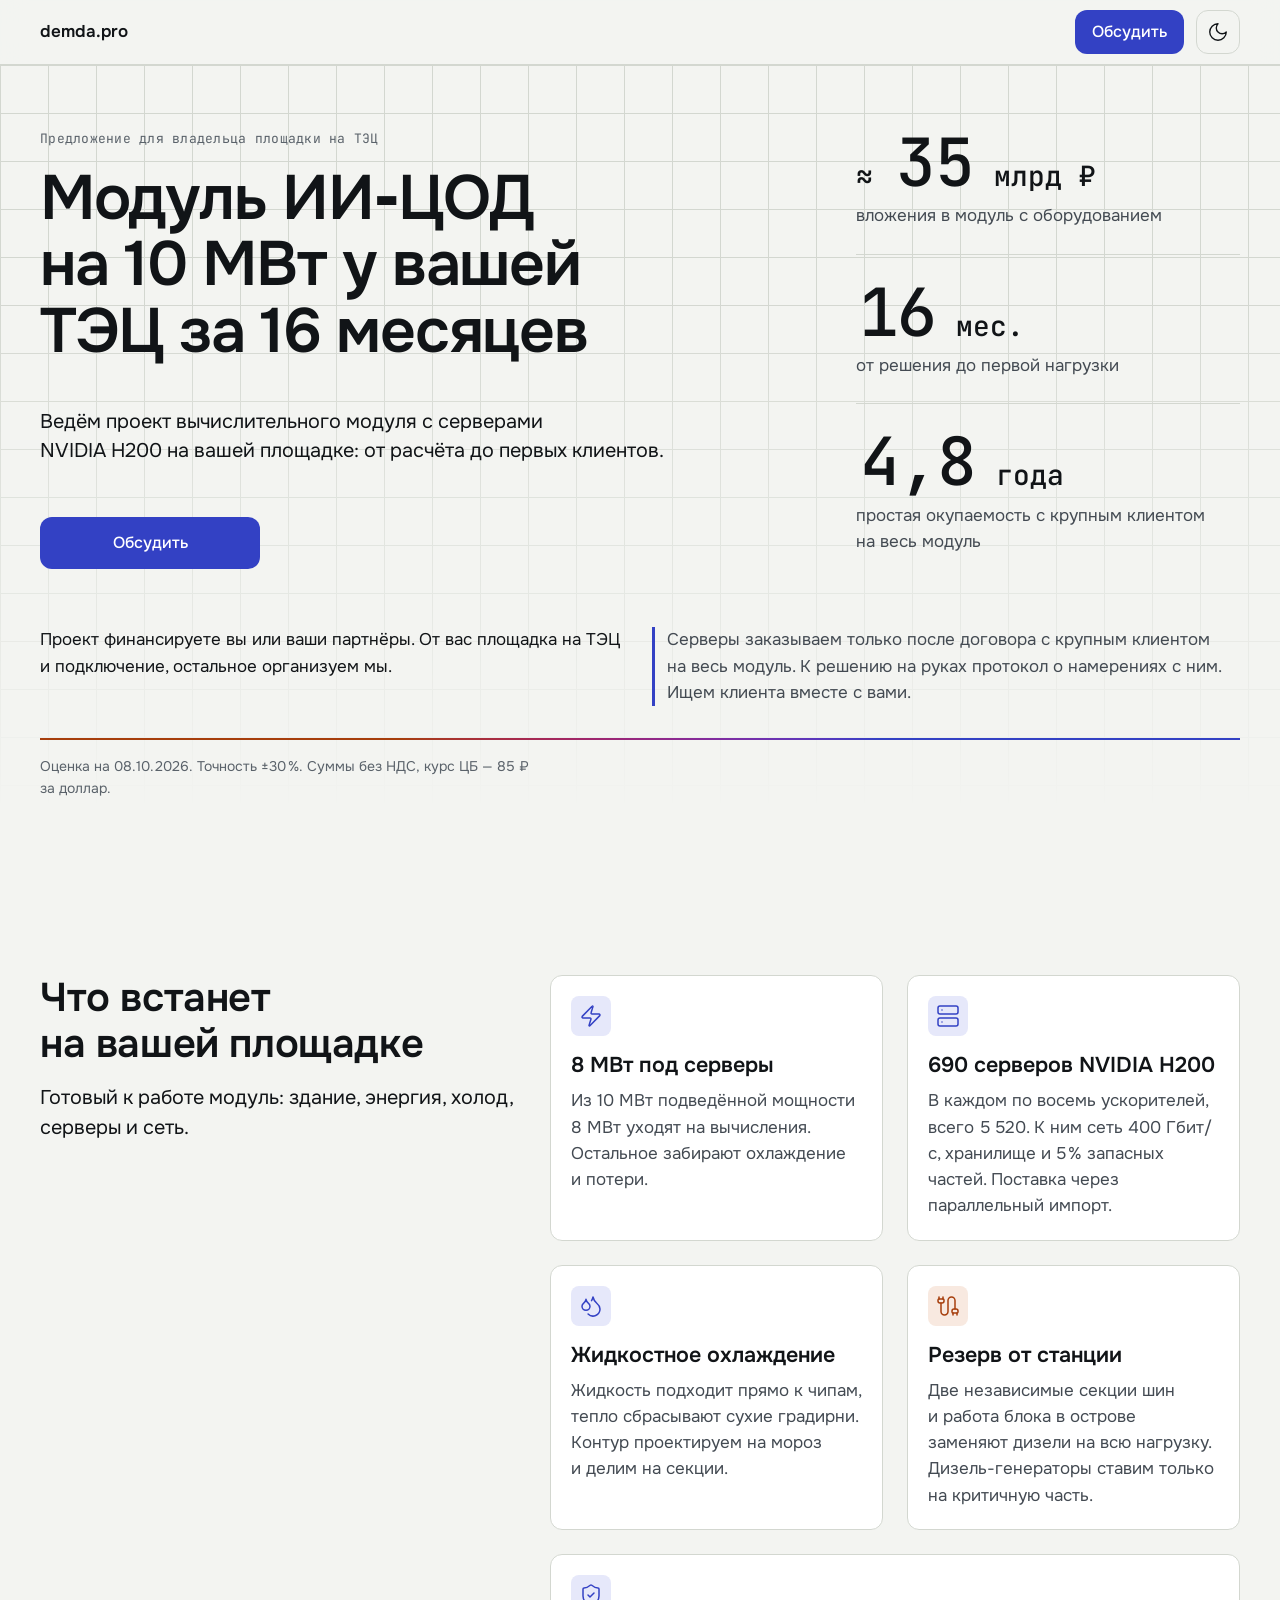
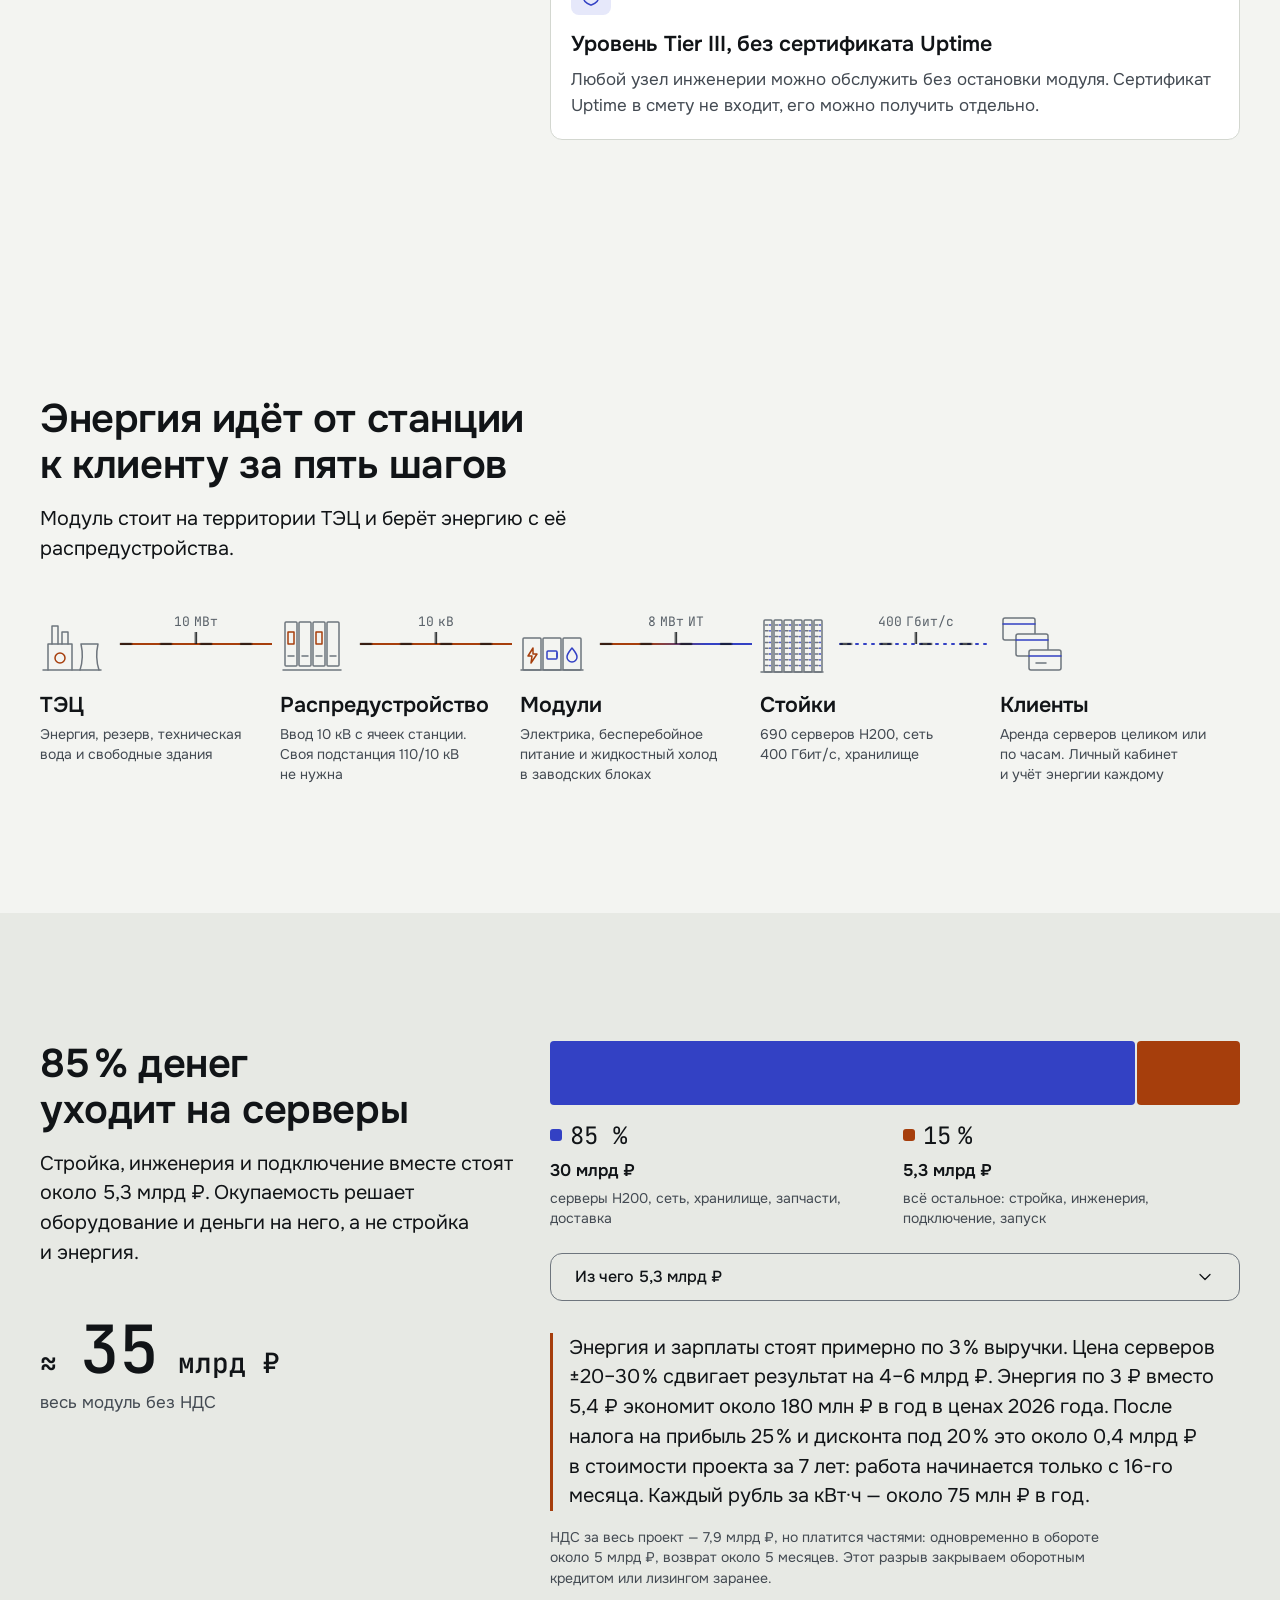
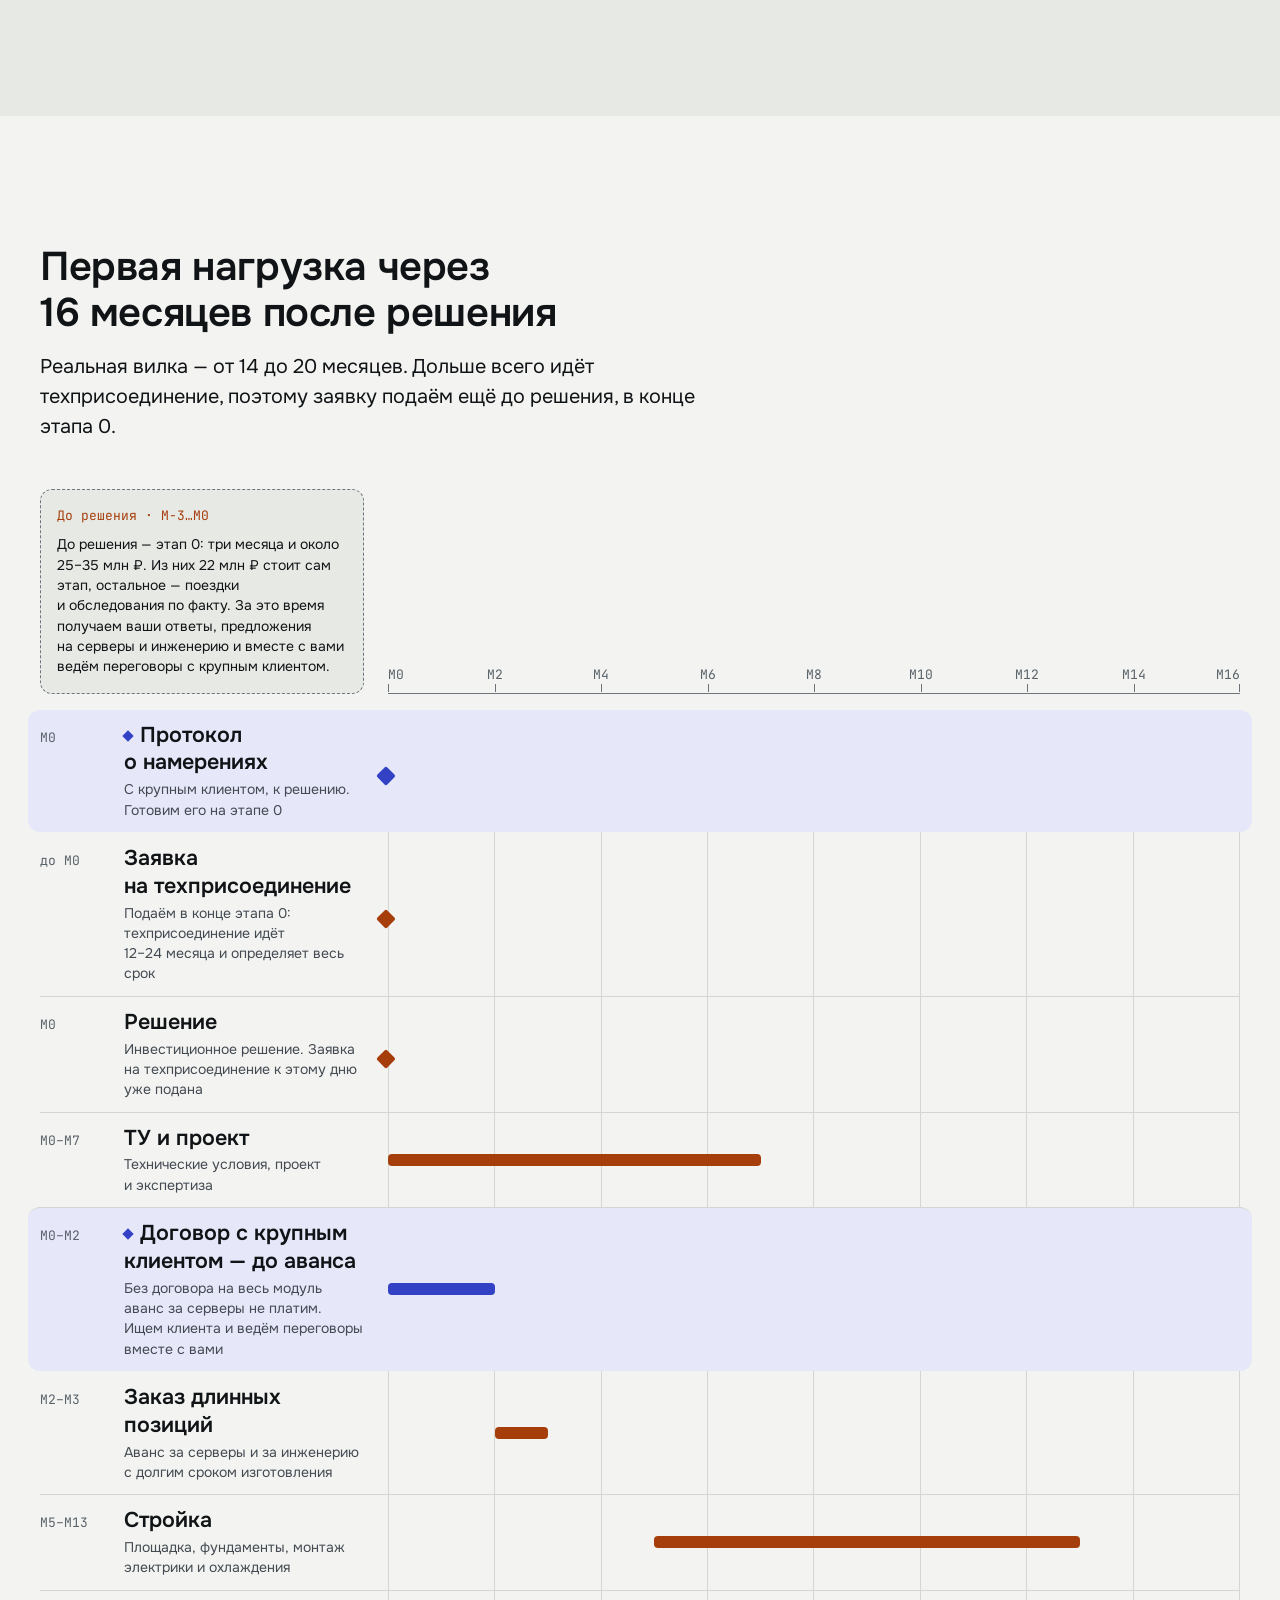
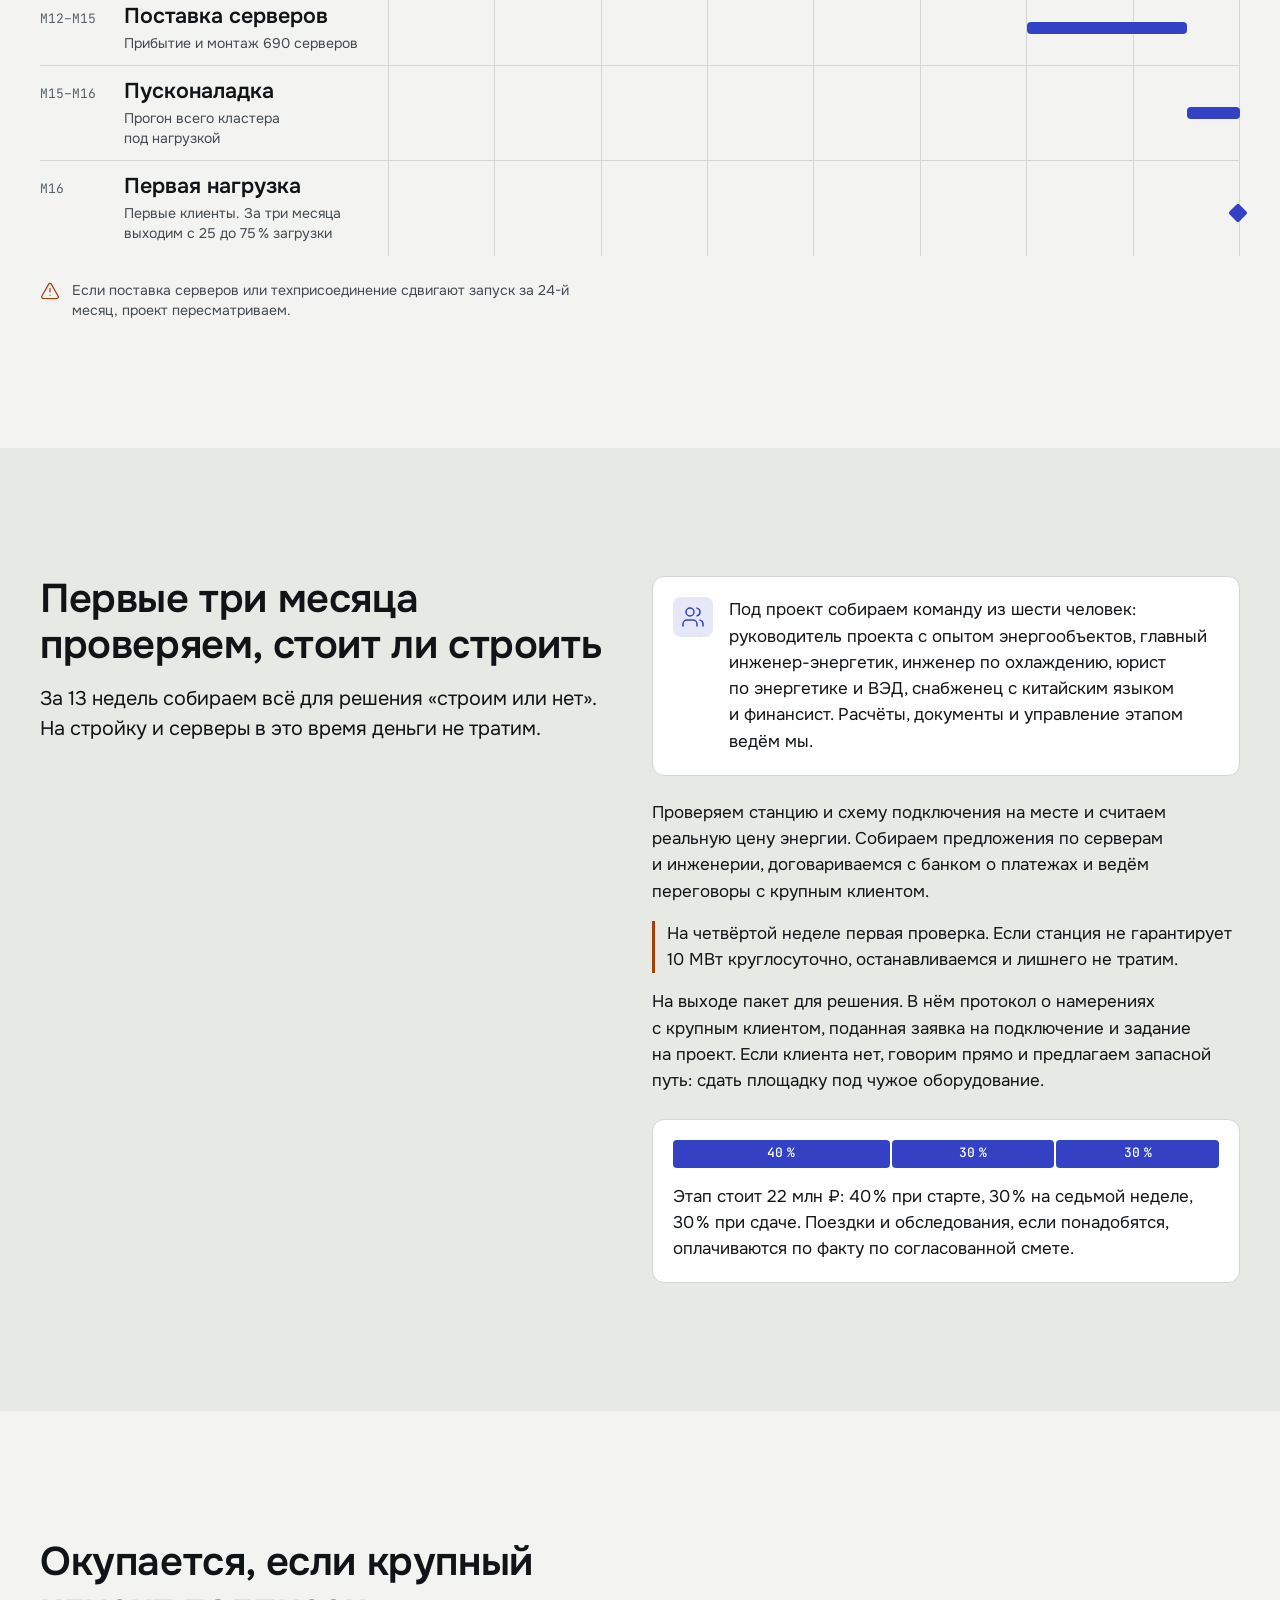
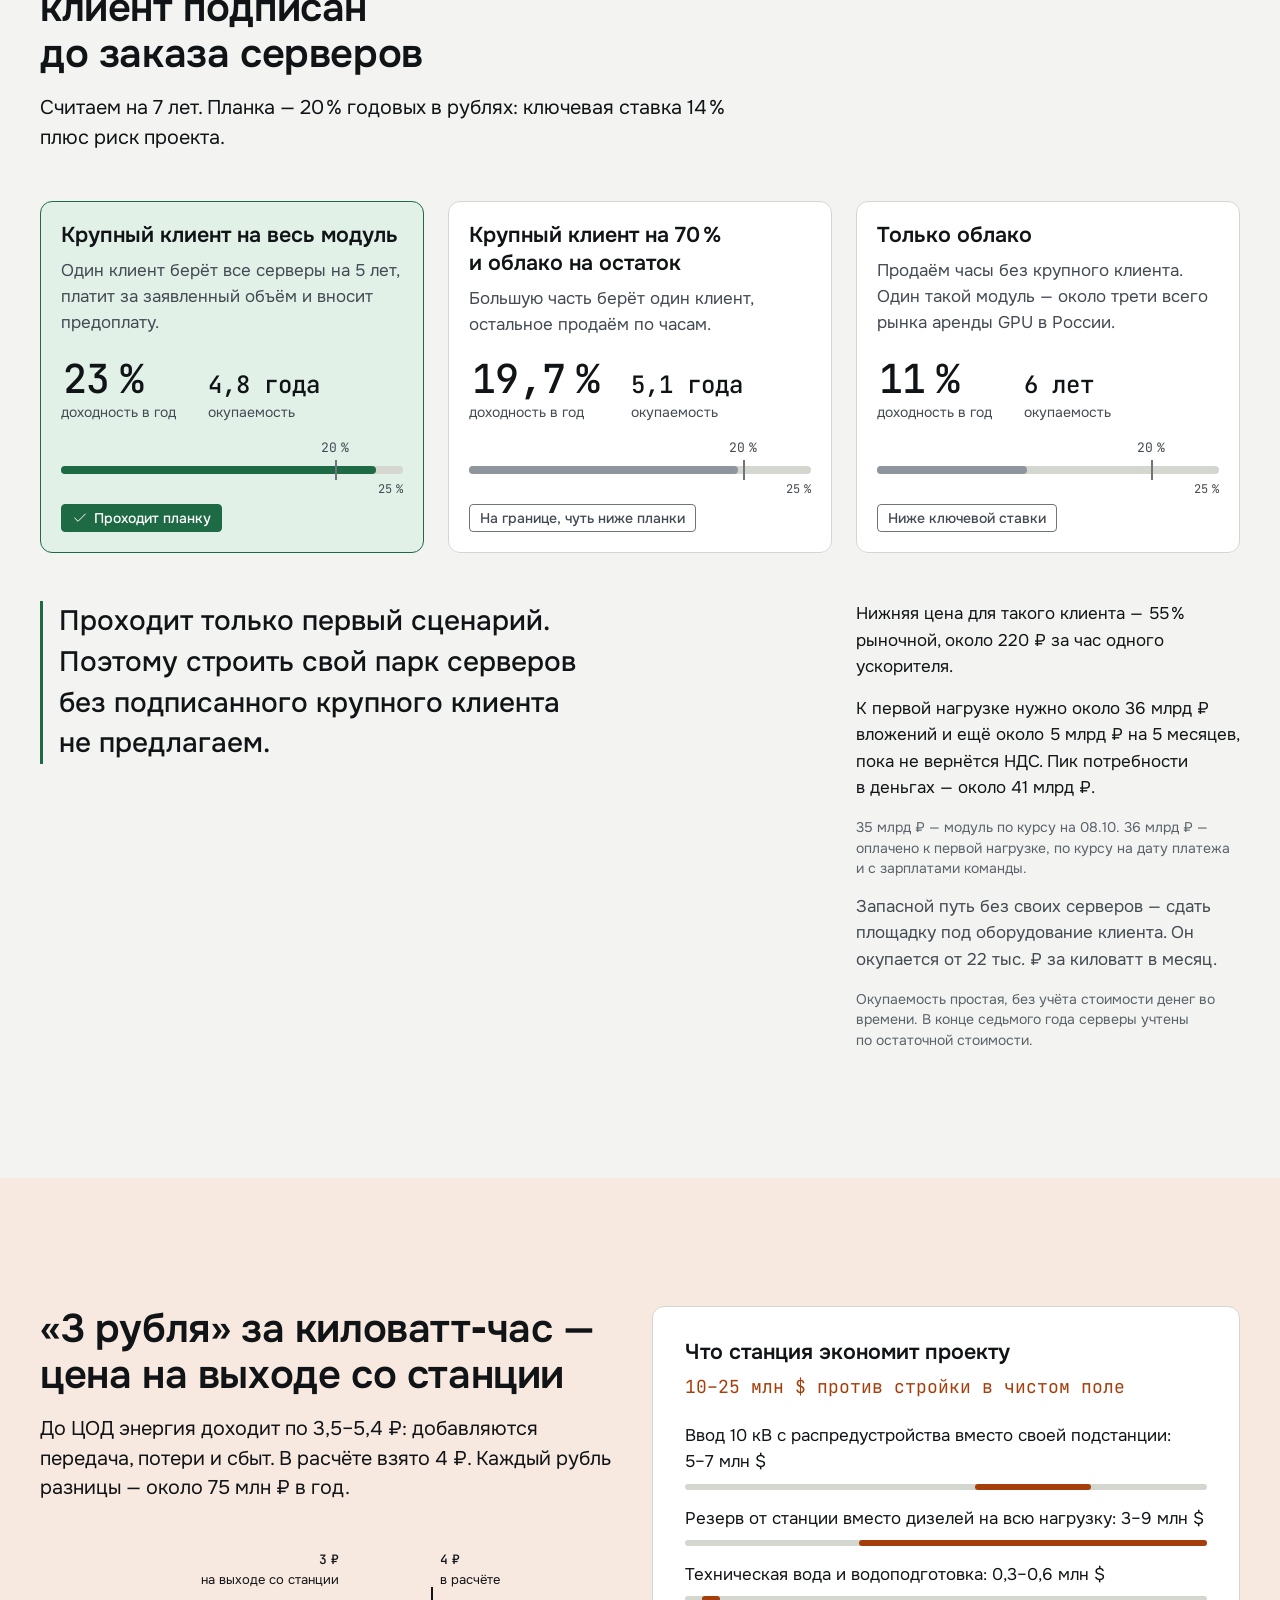
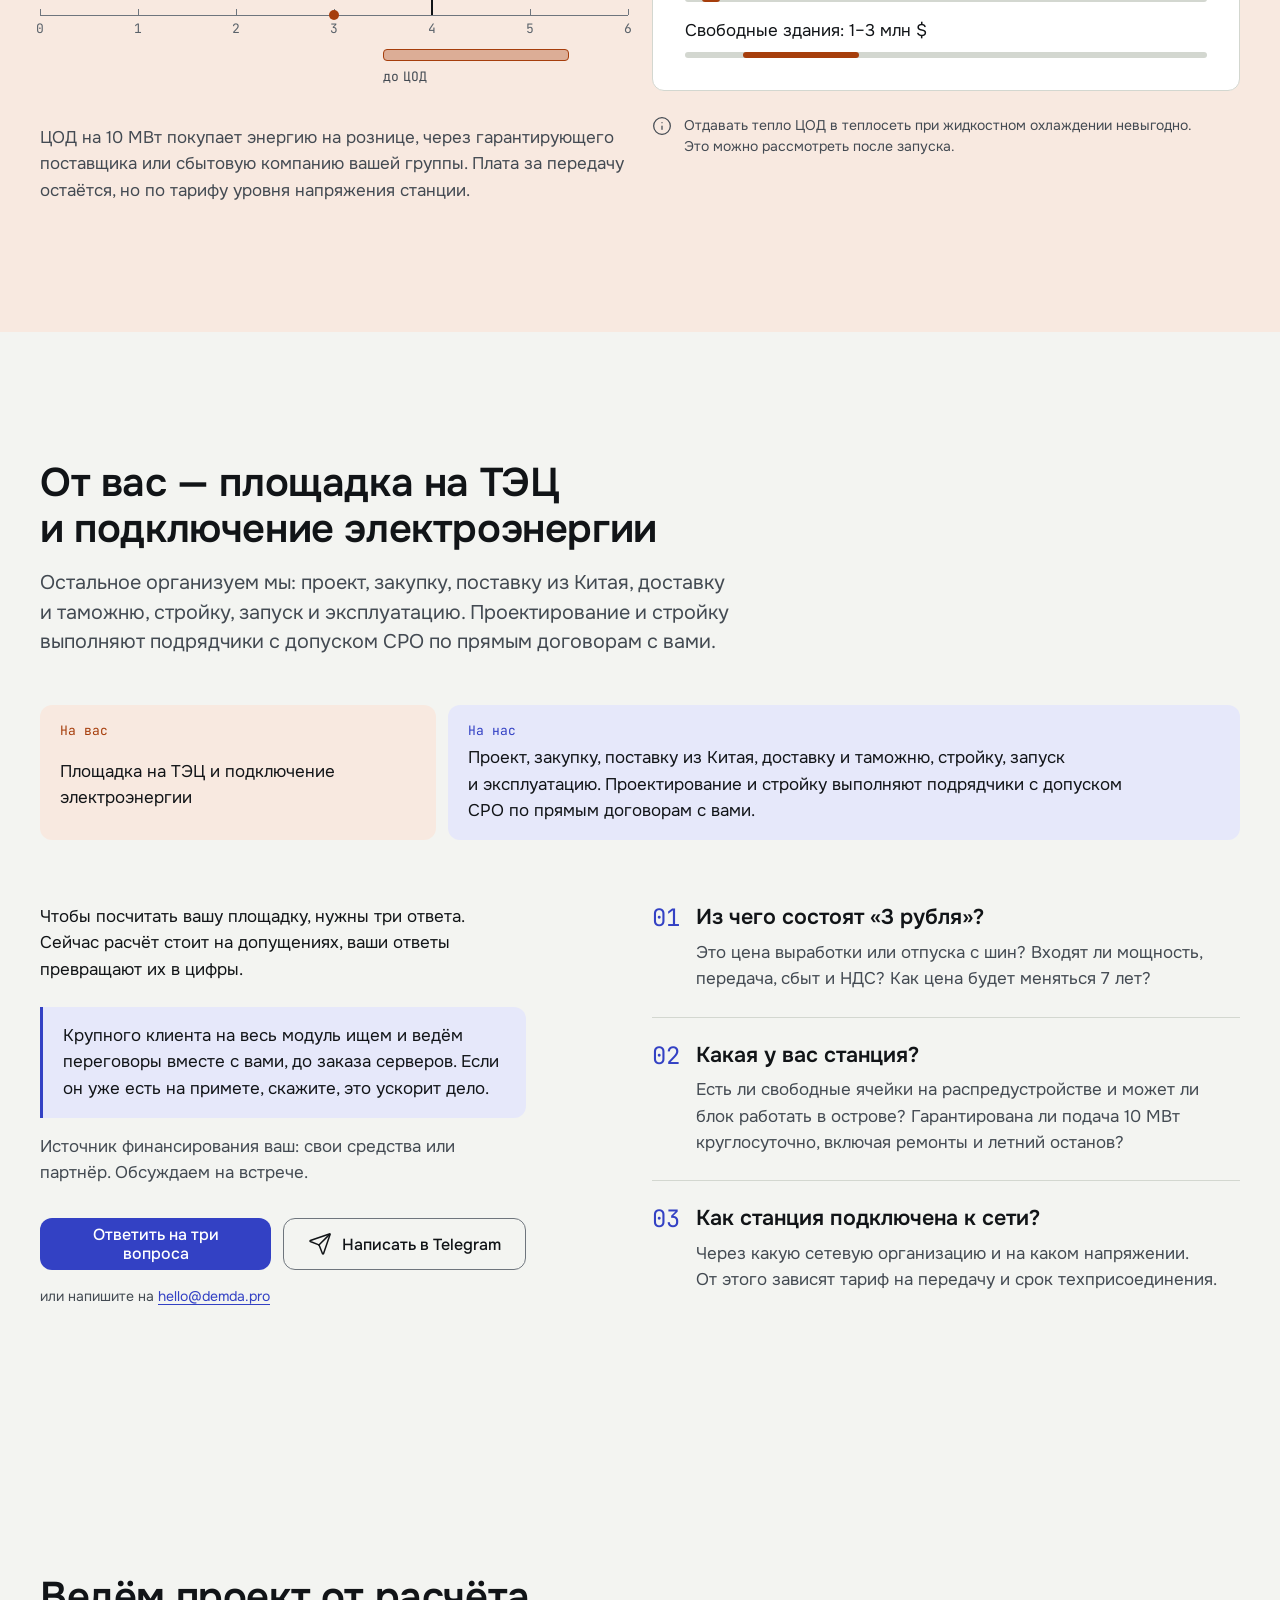
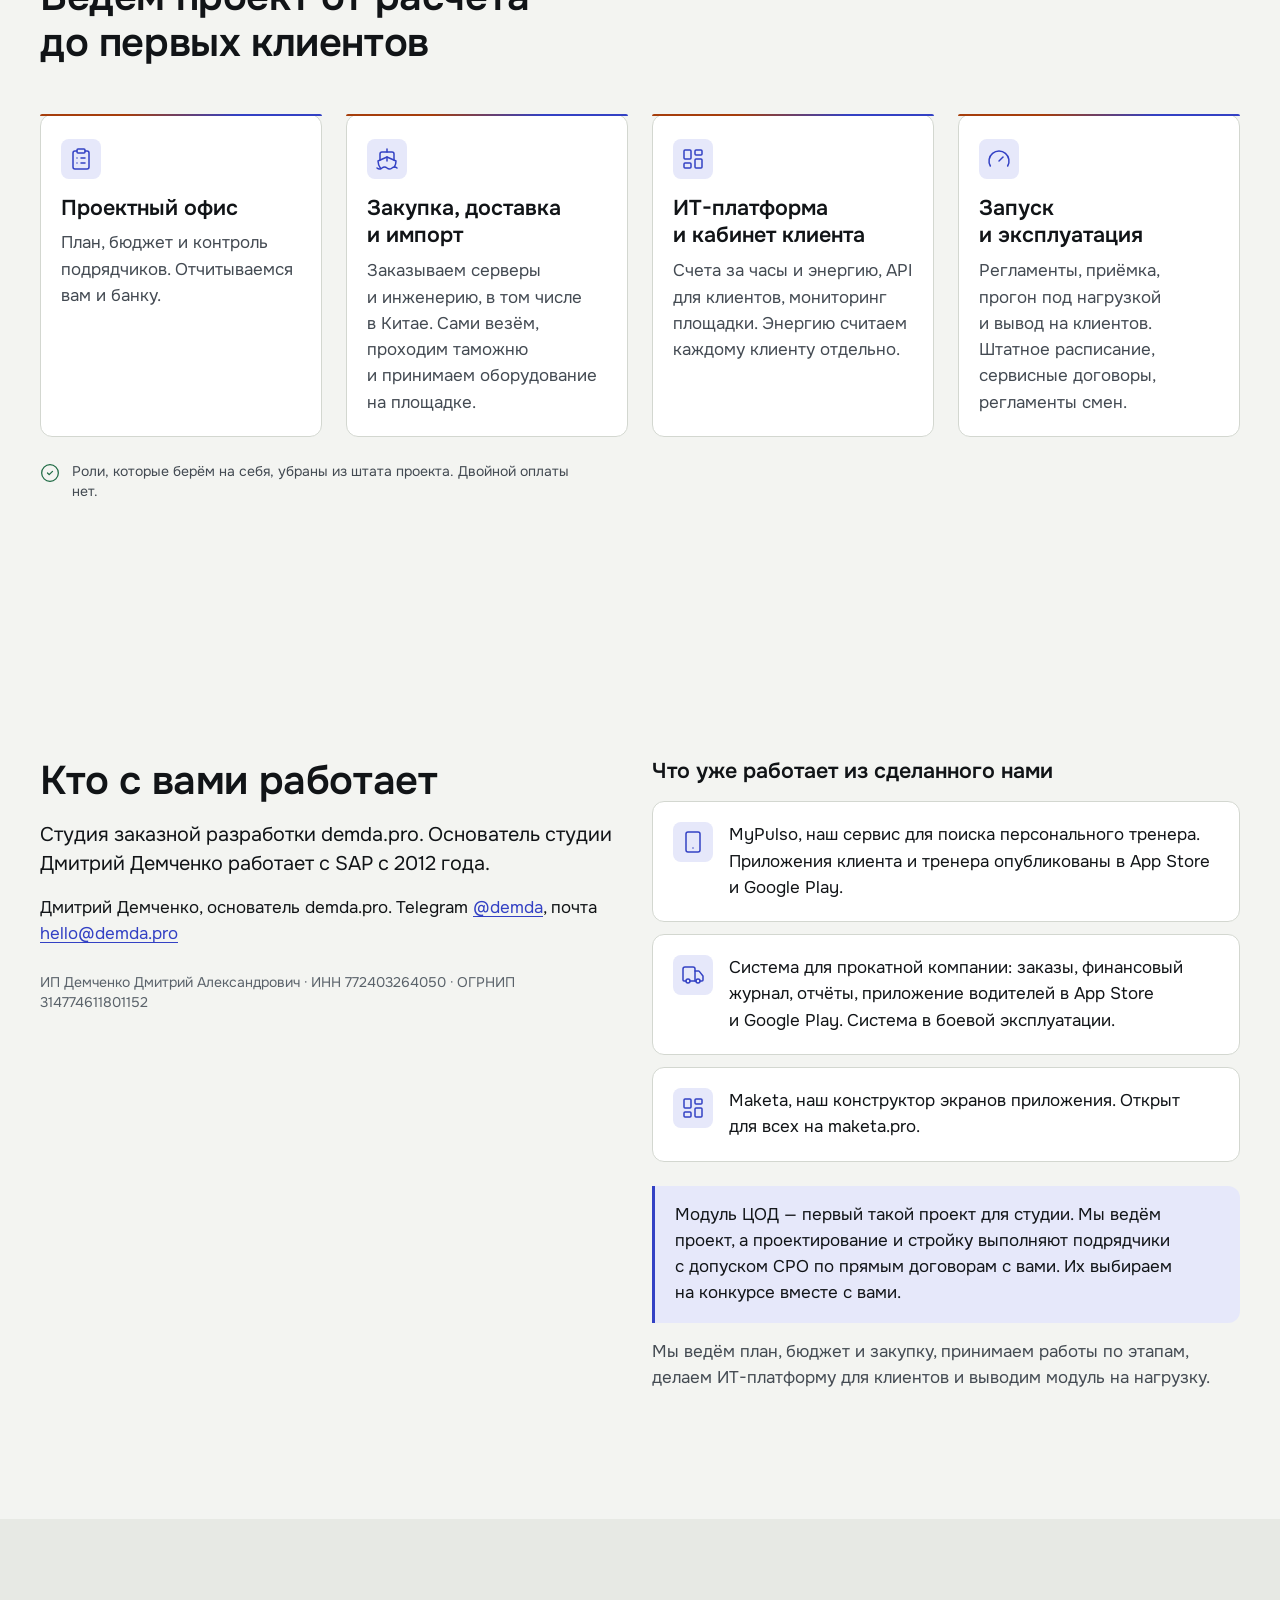
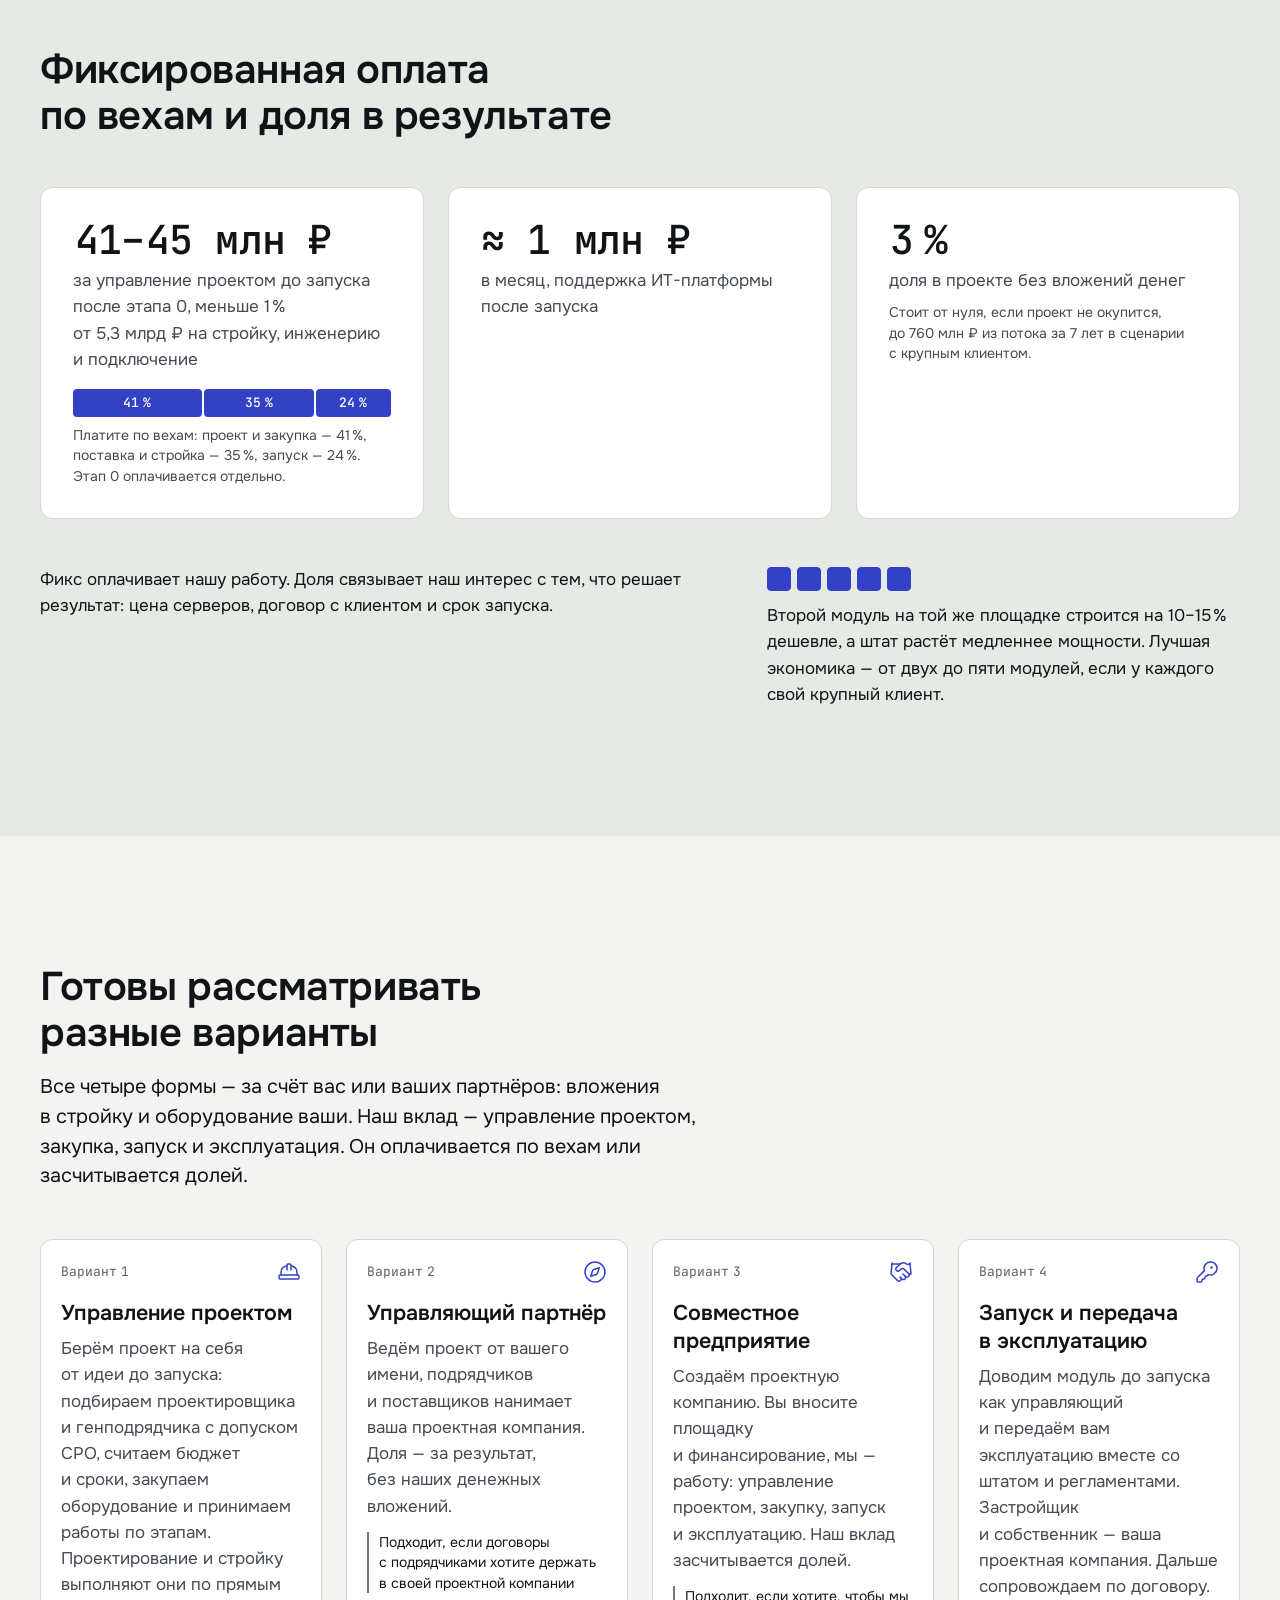
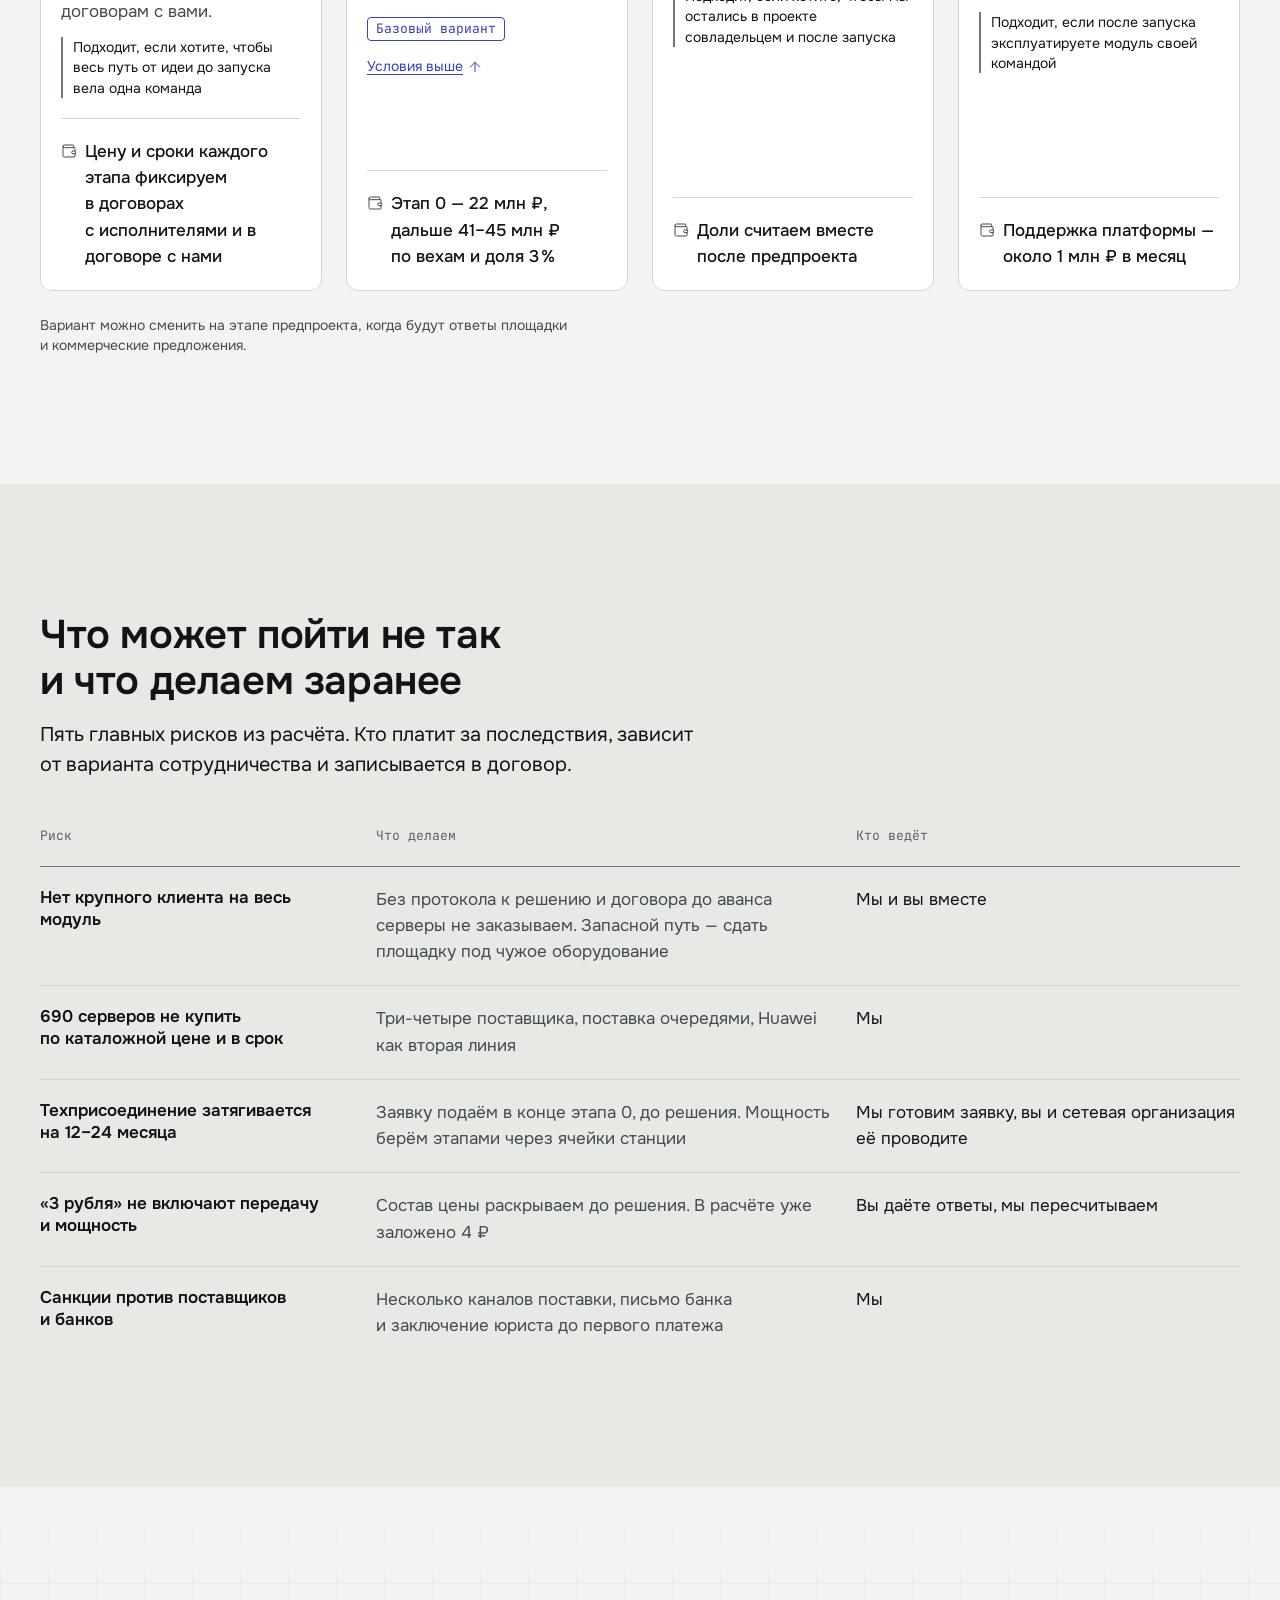
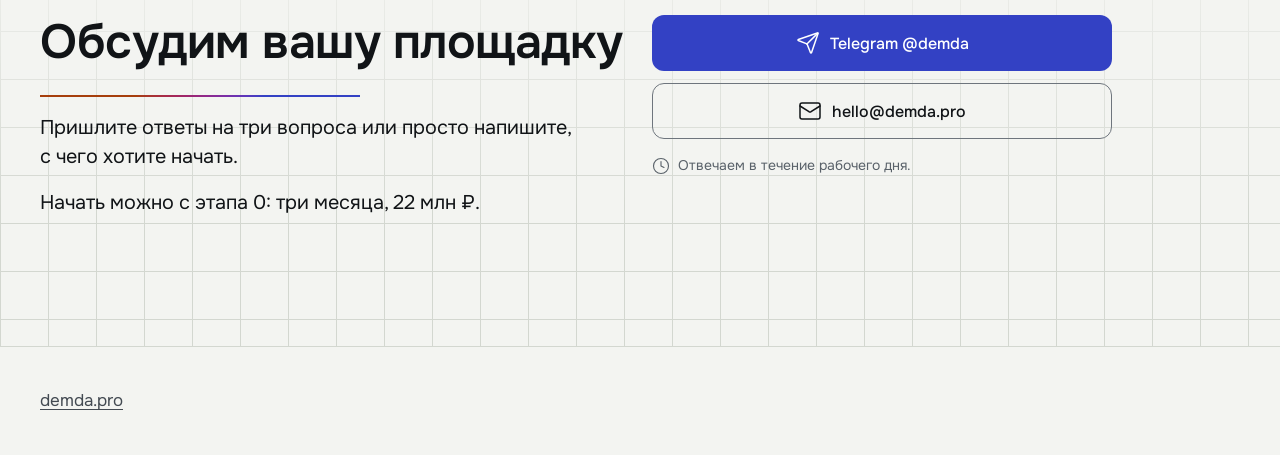
==== commit 6889dcc6: "ai-dc: протокол к М0 и договор к М2, подпись 35/36, этап 0 в контакте" ====
--- a/ai-dc/index.html
+++ b/ai-dc/index.html
@@ -147,7 +147,7 @@
     </div>
     <div class="h-asks">
       <p class="h-ask">Проект финансируете вы или ваши партнёры. От вас площадка на ТЭЦ и подключение, остальное организуем мы.</p>
-      <p class="h-gate">Серверы заказываем только после договора с крупным клиентом на весь модуль. Ищем его вместе с вами.</p>
+      <p class="h-gate">Серверы заказываем только после договора с крупным клиентом на весь модуль. К решению на руках протокол о намерениях с ним. Ищем клиента вместе с вами.</p>
     </div>
     <div class="h-cta">
       <a class="btn btn-primary" id="hero-cta" href="#contact">Обсудить</a>
@@ -345,7 +345,7 @@
       <div class="g-runwrap" aria-hidden="true"><i class="g-run"></i></div>
       <ol class="g-rows">
         <li class="g-row c-gate g-pt" style="--s:0;--e:0;--i:0">
-          <div class="g-head"><span class="g-m mono">к М0</span><div><h3>Договор с крупным клиентом на весь модуль</h3><p class="small soft">Подписан к решению, на этапе 0. Без него аванс за серверы не платим. Ищем клиента и ведём переговоры вместе с вами</p></div></div>
+          <div class="g-head"><span class="g-m mono">М0</span><div><h3>Протокол о намерениях</h3><p class="small soft">С крупным клиентом, к решению. Готовим его на этапе 0</p></div></div>
           <div class="g-track" aria-hidden="true"><span class="g-seg"></span></div>
         </li>
         <li class="g-row c-h g-pt" style="--s:0;--e:0;--i:1">
@@ -353,35 +353,45 @@
           <div class="g-track" aria-hidden="true"><span class="g-seg"></span></div>
         </li>
         
+        
         <li class="g-row c-h g-pt" style="--s:0;--e:0;--i:1">
           <div class="g-head"><span class="g-m mono">М0</span><div><h3>Решение</h3><p class="small soft">Инвестиционное решение. Заявка на техприсоединение к этому дню уже подана</p></div></div>
           <div class="g-track" aria-hidden="true"><span class="g-seg"></span></div>
         </li>
         
+        
         <li class="g-row c-h g-bar" style="--s:0;--e:7;--i:2">
           <div class="g-head"><span class="g-m mono">М0–М7</span><div><h3>ТУ и проект</h3><p class="small soft">Технические условия, проект и экспертиза</p></div></div>
           <div class="g-track" aria-hidden="true"><span class="g-seg"></span></div>
         </li>
         
+        <li class="g-row c-gate" style="--s:0;--e:2;--i:3">
+          <div class="g-head"><span class="g-m mono">М0–М2</span><div><h3>Договор с крупным клиентом — до аванса</h3><p class="small soft">Без договора на весь модуль аванс за серверы не платим. Ищем клиента и ведём переговоры вместе с вами</p></div></div>
+          <div class="g-track" aria-hidden="true"><span class="g-seg"></span></div>
+        </li>
         <li class="g-row c-h g-bar" style="--s:2;--e:3;--i:3">
           <div class="g-head"><span class="g-m mono">М2–М3</span><div><h3>Заказ длинных позиций</h3><p class="small soft">Аванс за серверы и за инженерию с долгим сроком изготовления</p></div></div>
           <div class="g-track" aria-hidden="true"><span class="g-seg"></span></div>
         </li>
         
+        
         <li class="g-row c-h g-bar" style="--s:5;--e:13;--i:4">
           <div class="g-head"><span class="g-m mono">М5–М13</span><div><h3>Стройка</h3><p class="small soft">Площадка, фундаменты, монтаж электрики и охлаждения</p></div></div>
           <div class="g-track" aria-hidden="true"><span class="g-seg"></span></div>
         </li>
         
+        
         <li class="g-row c-v g-bar" style="--s:12;--e:15;--i:5">
           <div class="g-head"><span class="g-m mono">М12–М15</span><div><h3>Поставка серверов</h3><p class="small soft">Прибытие и монтаж 690 серверов</p></div></div>
           <div class="g-track" aria-hidden="true"><span class="g-seg"></span></div>
         </li>
         
+        
         <li class="g-row c-v g-bar" style="--s:15;--e:16;--i:6">
           <div class="g-head"><span class="g-m mono">М15–М16</span><div><h3>Пусконаладка</h3><p class="small soft">Прогон всего кластера под нагрузкой</p></div></div>
           <div class="g-track" aria-hidden="true"><span class="g-seg"></span></div>
         </li>
+        
         
         <li class="g-row c-v g-pt" style="--s:16;--e:16;--i:7">
           <div class="g-head"><span class="g-m mono">М16</span><div><h3>Первая нагрузка</h3><p class="small soft">Первые клиенты. За три месяца выходим с 25 до 75 % загрузки</p></div></div>
@@ -407,7 +417,7 @@
       <div class="card team reveal"><span class="ico-box"><svg class="ico" aria-hidden="true"><use href="#i-users"/></svg></span><p>Под проект собираем команду из шести человек: руководитель проекта с опытом энергообъектов, главный инженер-энергетик, инженер по охлаждению, юрист по энергетике и ВЭД, снабженец с китайским языком и финансист. Расчёты, документы и управление этапом ведём мы.</p></div>
       <p class="s0-p">Проверяем станцию и схему подключения на месте и считаем реальную цену энергии. Собираем предложения по серверам и инженерии, договариваемся с банком о платежах и ведём переговоры с крупным клиентом.</p>
       <p class="s0-p s0-stop">На четвёртой неделе первая проверка. Если станция не гарантирует 10 МВт круглосуточно, останавливаемся и лишнего не тратим.</p>
-      <p class="s0-p">На выходе пакет для решения. В нём протокол о намерениях с клиентом или понятный ответ, почему его нет, поданная заявка на подключение и задание на проект.</p>
+      <p class="s0-p">На выходе пакет для решения. В нём протокол о намерениях с крупным клиентом, поданная заявка на подключение и задание на проект. Если клиента нет, говорим прямо и предлагаем запасной путь: сдать площадку под чужое оборудование.</p>
       <div class="s0-price">
         <div class="stages" aria-hidden="true"><span class="stg" style="--w:40;--i:1"><b class="mono">40&#8239;%</b></span><span class="stg" style="--w:30;--i:2"><b class="mono">30&#8239;%</b></span><span class="stg" style="--w:30;--i:3"><b class="mono">30&#8239;%</b></span></div>
         <p>Этап стоит 22 млн ₽: 40 % при старте, 30 % на седьмой неделе, 30 % при сдаче. Поездки и обследования, если понадобятся, оплачиваются по факту по согласованной смете.</p>
@@ -463,6 +473,7 @@
       <div class="pb-side">
         <p>Нижняя цена для такого клиента — 55 % рыночной, около 220 ₽ за час одного ускорителя.</p>
         <p>К первой нагрузке нужно около 36 млрд ₽ вложений и ещё около 5 млрд ₽ на 5 месяцев, пока не вернётся НДС. Пик потребности в деньгах — около 41 млрд ₽.</p>
+        <p class="small faint">35 млрд ₽ — модуль по курсу на 08.10. 36 млрд ₽ — оплачено к первой нагрузке, по курсу на дату платежа и с зарплатами команды.</p>
         <p class="soft">Запасной путь без своих серверов — сдать площадку под оборудование клиента. Он окупается от 22 тыс. ₽ за киловатт в месяц.</p>
         <p class="small faint">Окупаемость простая, без учёта стоимости денег во времени. В конце седьмого года серверы учтены по остаточной стоимости.</p>
       </div>
@@ -650,12 +661,12 @@
       
       <li class="card model reveal" style="--i:1">
         <div class="m-top"><span class="mono faint">Вариант&#8239;1</span><svg class="ico" aria-hidden="true"><use href="#i-hard-hat"/></svg></div>
-        <h3>Управление проектом под ключ</h3>
+        <h3>Управление проектом</h3>
         <p class="soft m-text">Берём проект на себя от идеи до запуска: подбираем проектировщика и генподрядчика с допуском СРО, считаем бюджет и сроки, закупаем оборудование и принимаем работы по этапам. Проектирование и стройку выполняют они по прямым договорам с вами.</p>
         <p class="m-fit small">Подходит, если хотите, чтобы весь путь от идеи до запуска вела одна команда</p>
         
         <i class="m-sep" aria-hidden="true"></i>
-        <p class="m-price"><svg class="ico" aria-hidden="true"><use href="#i-wallet"/></svg><span>Цену и сроки каждого этапа фиксируем в договорах с исполнителями и в нашем</span></p>
+        <p class="m-price"><svg class="ico" aria-hidden="true"><use href="#i-wallet"/></svg><span>Цену и сроки каждого этапа фиксируем в договорах с исполнителями и в договоре с нами</span></p>
       </li>
       
       <li class="card model reveal" style="--i:2">
@@ -704,7 +715,7 @@
       <thead><tr><th scope="col">Риск</th><th scope="col">Что делаем</th><th scope="col">Кто ведёт</th></tr></thead>
       <tbody>
         
-        <tr class="reveal" style="--i:1"><th scope="row" data-label="Риск">Нет крупного клиента на весь модуль</th><td data-label="Что делаем">Серверы не заказываем. Запасной путь — сдать площадку под чужое оборудование</td><td data-label="Кто ведёт">Мы и вы вместе</td></tr>
+        <tr class="reveal" style="--i:1"><th scope="row" data-label="Риск">Нет крупного клиента на весь модуль</th><td data-label="Что делаем">Без протокола к решению и договора до аванса серверы не заказываем. Запасной путь — сдать площадку под чужое оборудование</td><td data-label="Кто ведёт">Мы и вы вместе</td></tr>
         
         <tr class="reveal" style="--i:2"><th scope="row" data-label="Риск">690 серверов не купить по каталожной цене и в срок</th><td data-label="Что делаем">Три-четыре поставщика, поставка очередями, Huawei как вторая линия</td><td data-label="Кто ведёт">Мы</td></tr>
         
@@ -726,6 +737,7 @@
       <h2>Обсудим вашу площадку</h2>
       <i class="current" aria-hidden="true"></i>
       <p class="lead">Пришлите ответы на три вопроса или просто напишите, с чего хотите начать.</p>
+      <p class="lead c-start">Начать можно с этапа 0: три месяца, 22 млн ₽.</p>
     </div>
     <div class="two-body c-btns">
       <a class="btn btn-primary btn-lg" href="https://t.me/demda" target="_blank" rel="noopener"><svg class="ico" aria-hidden="true"><use href="#i-send"/></svg>Telegram&nbsp;@demda</a>
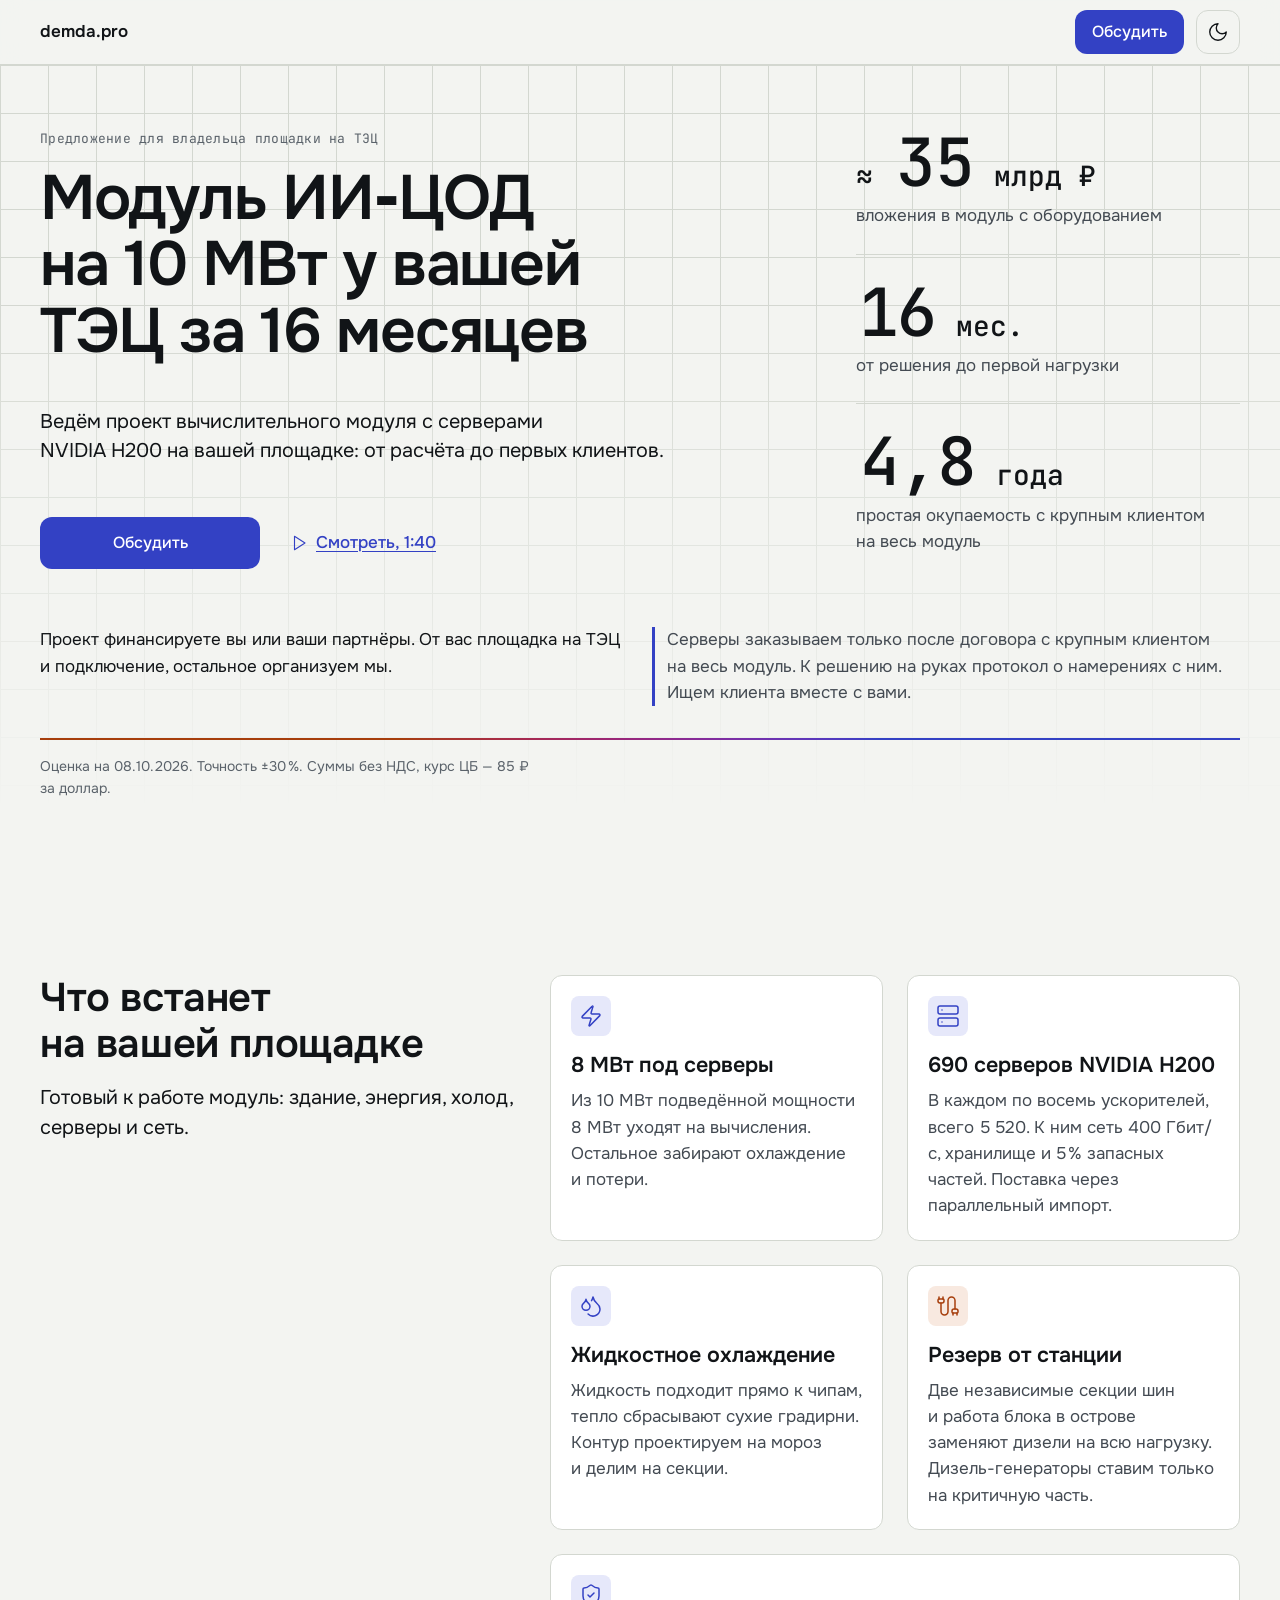
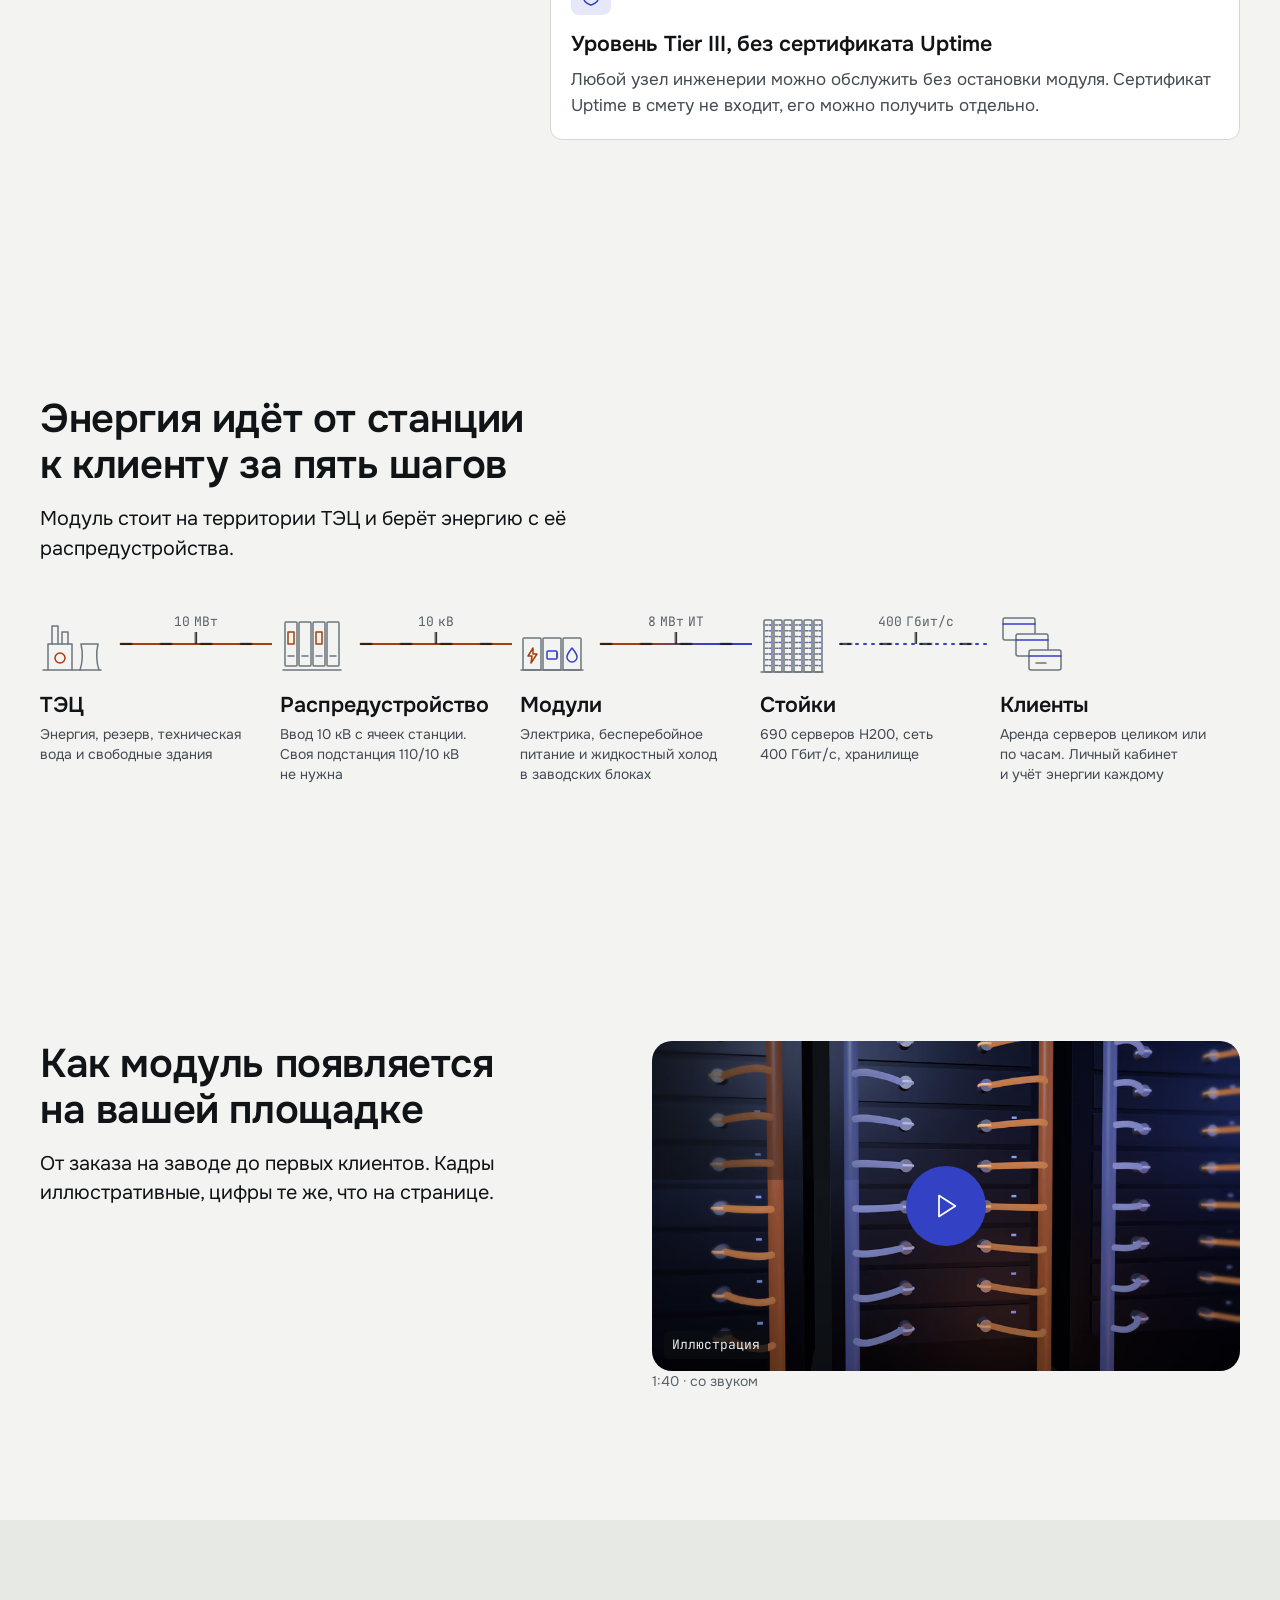
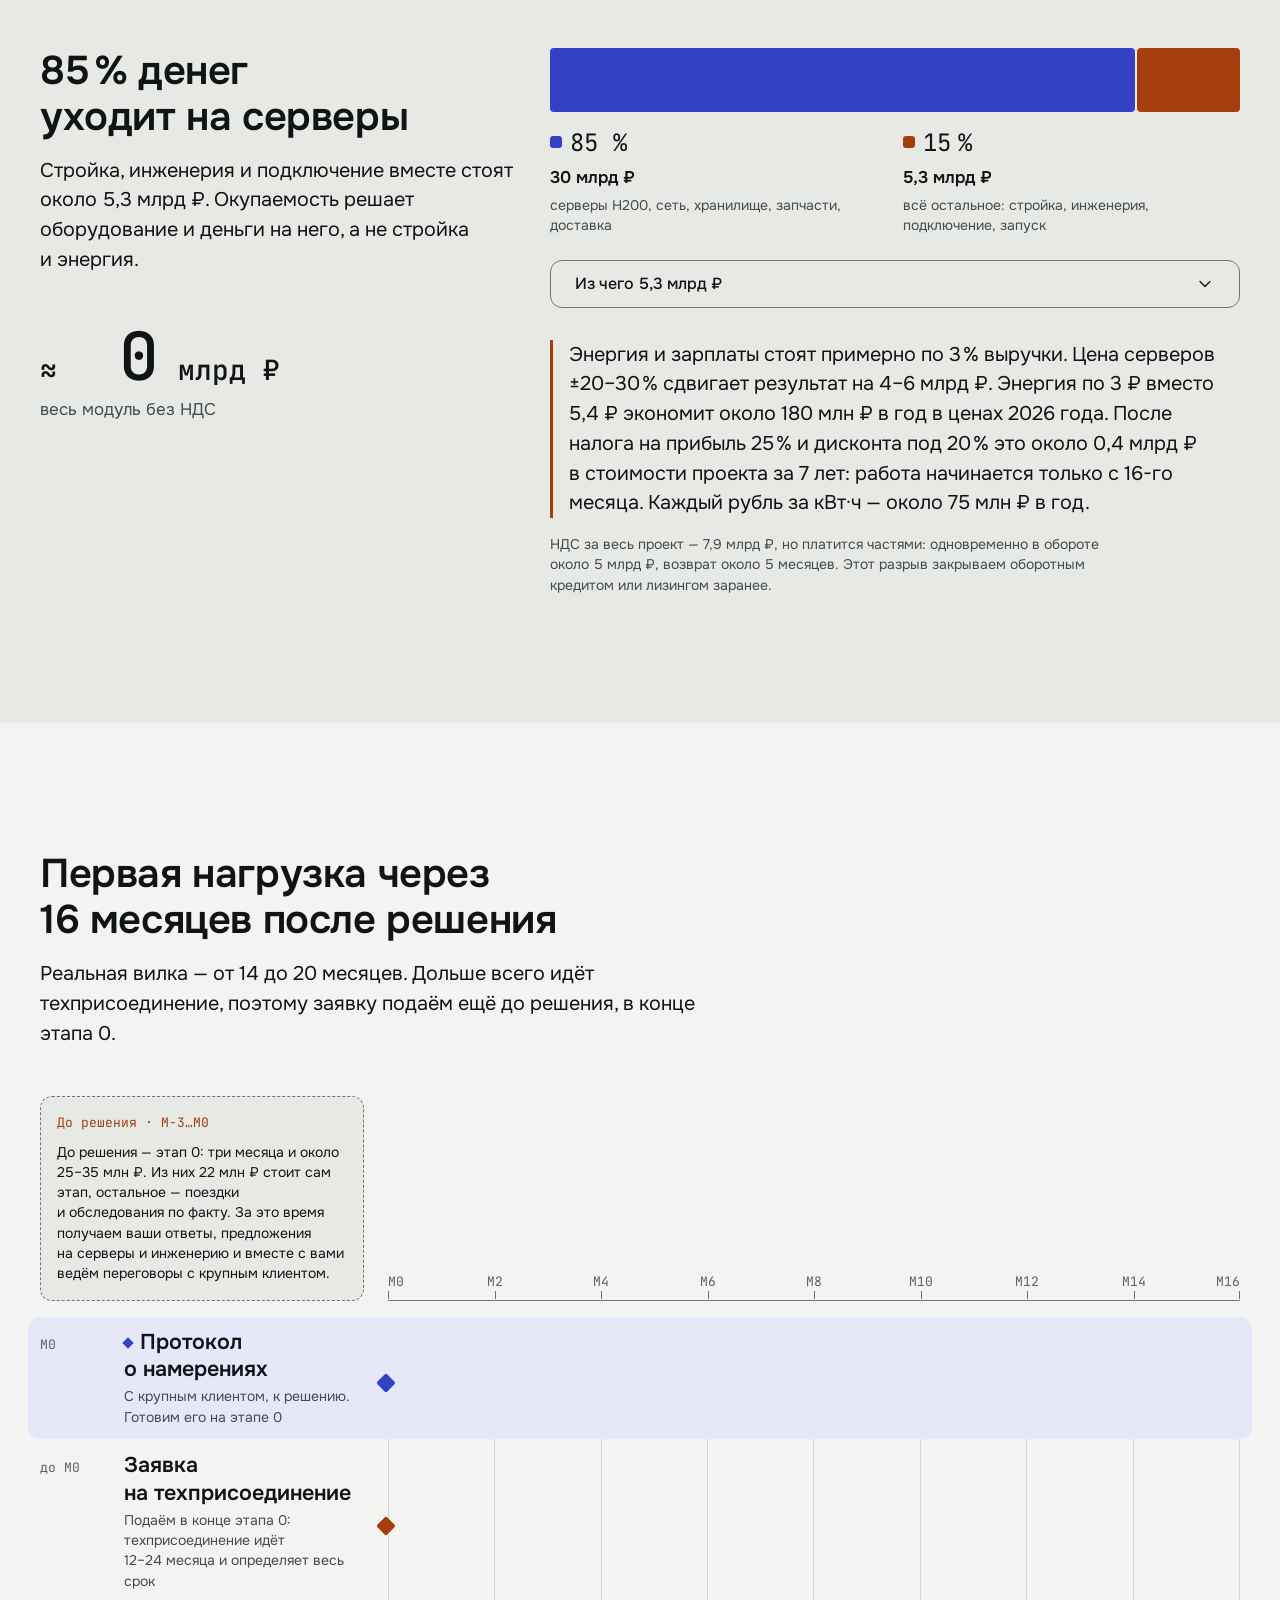
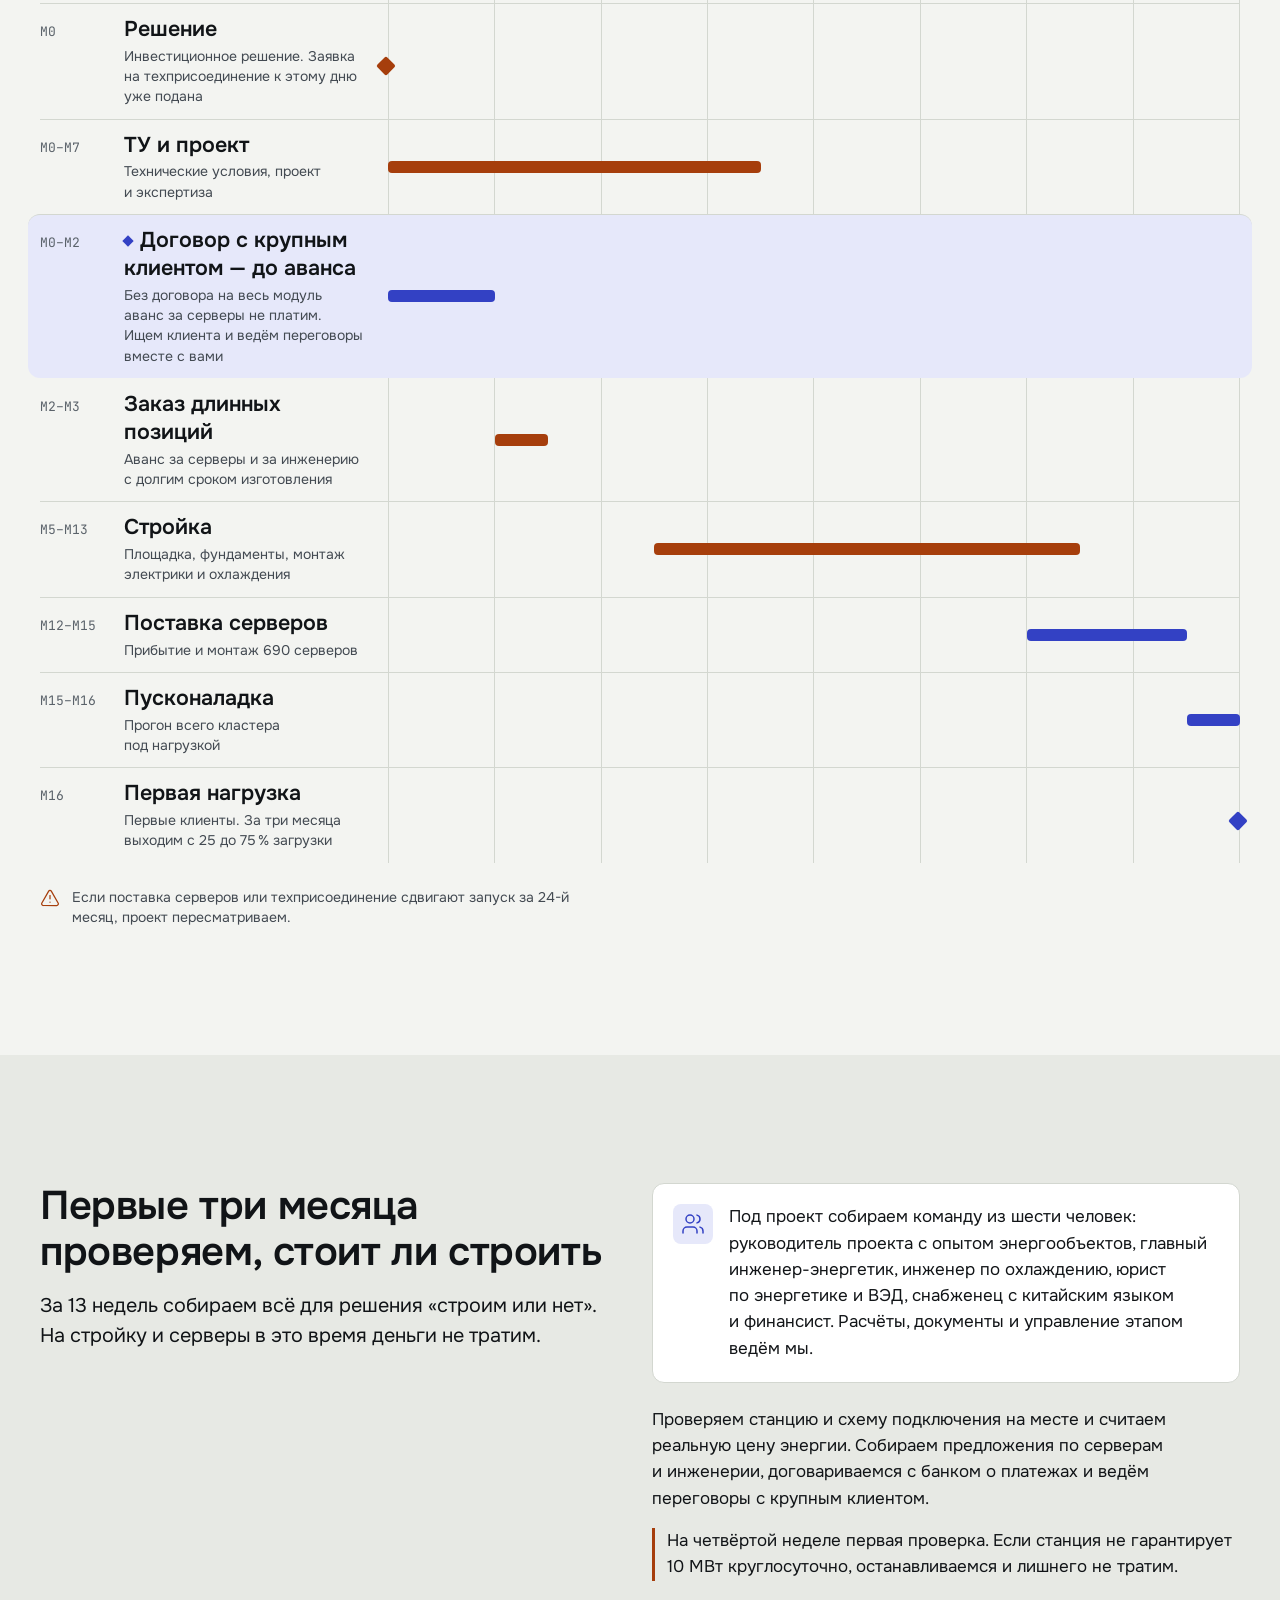
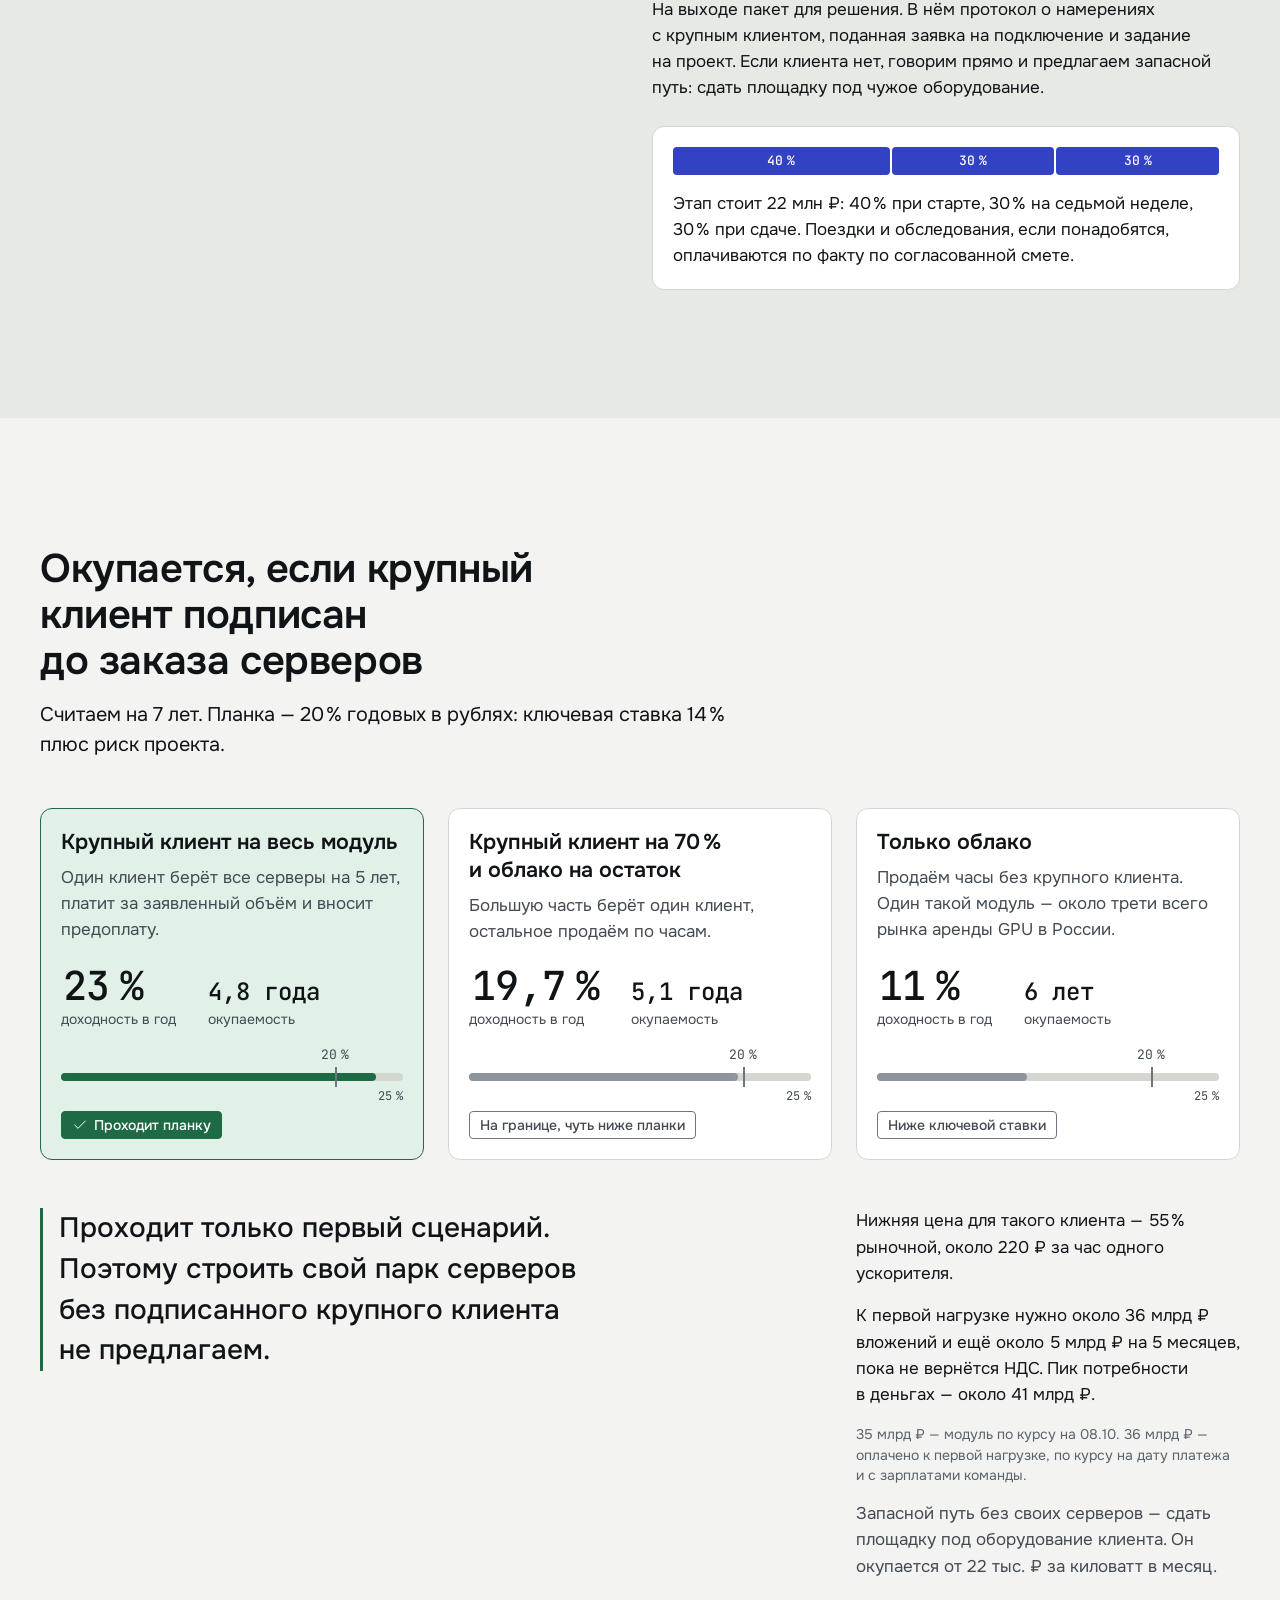
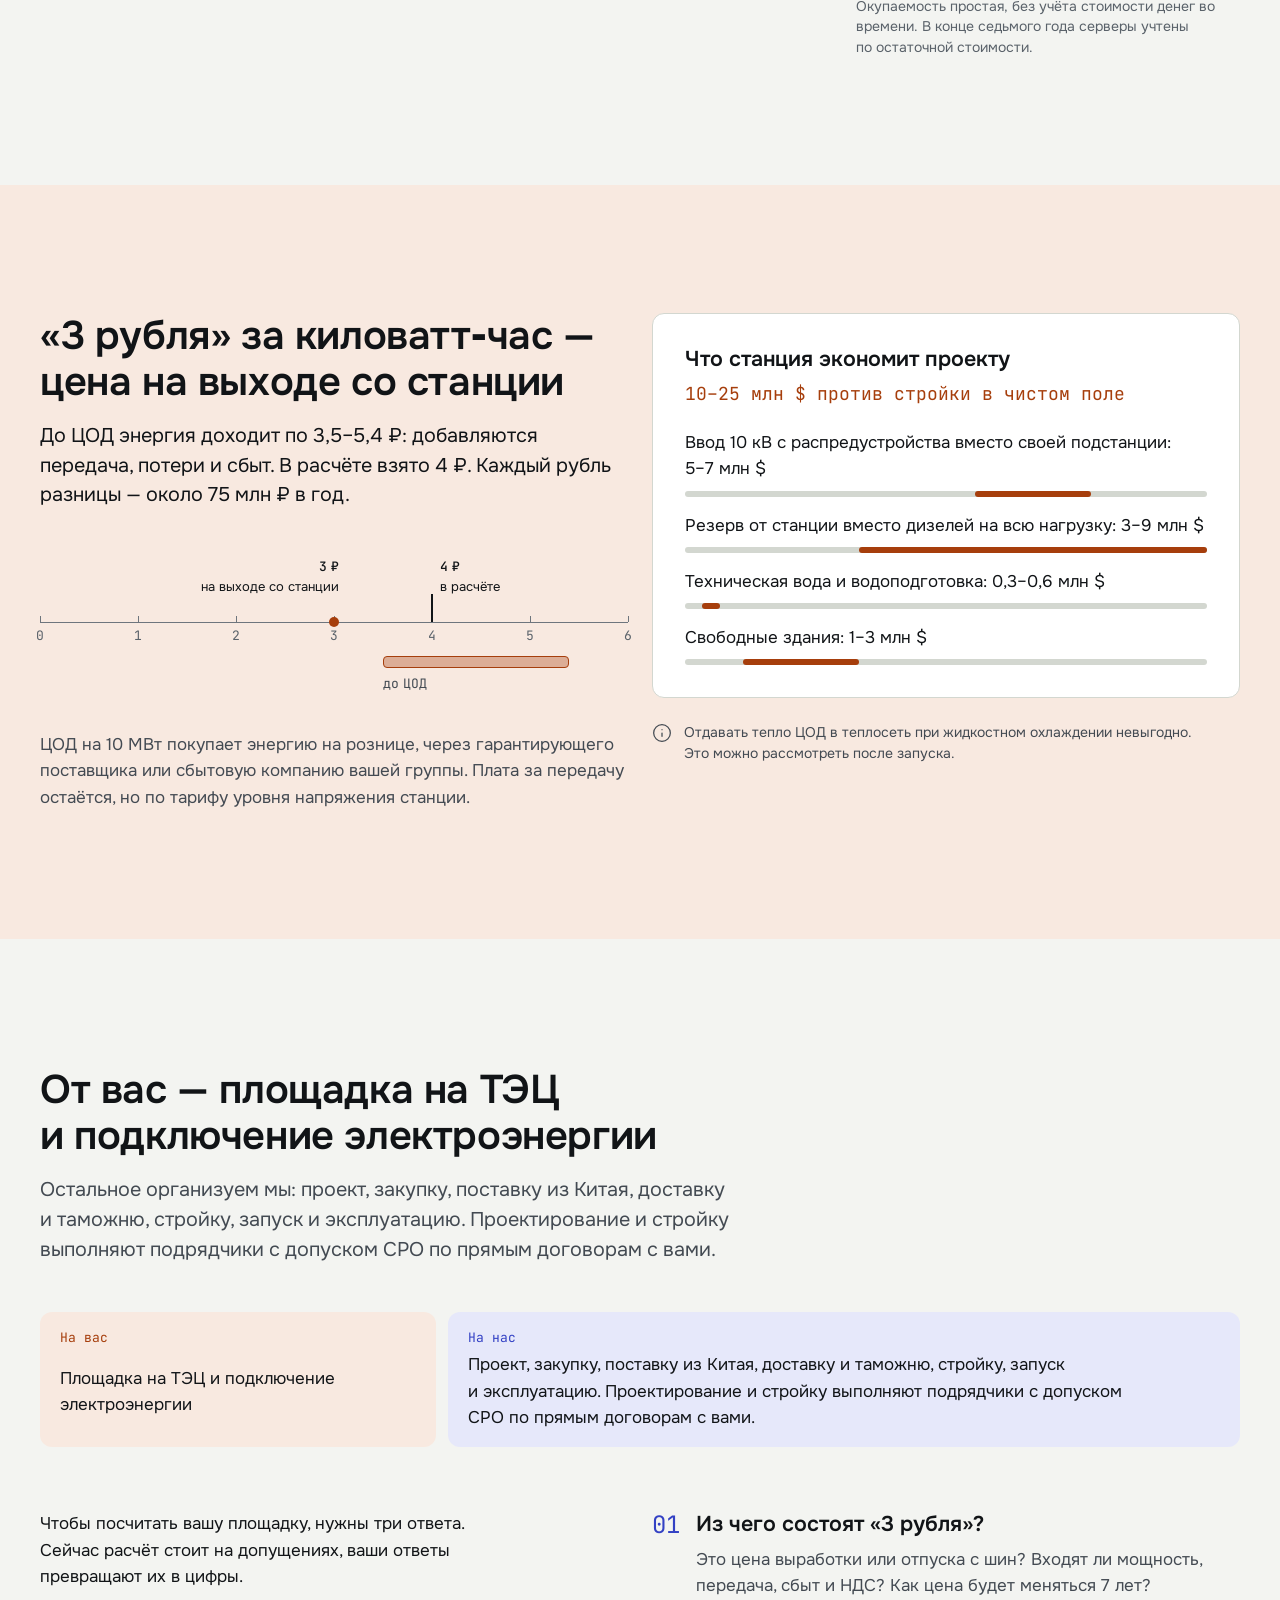
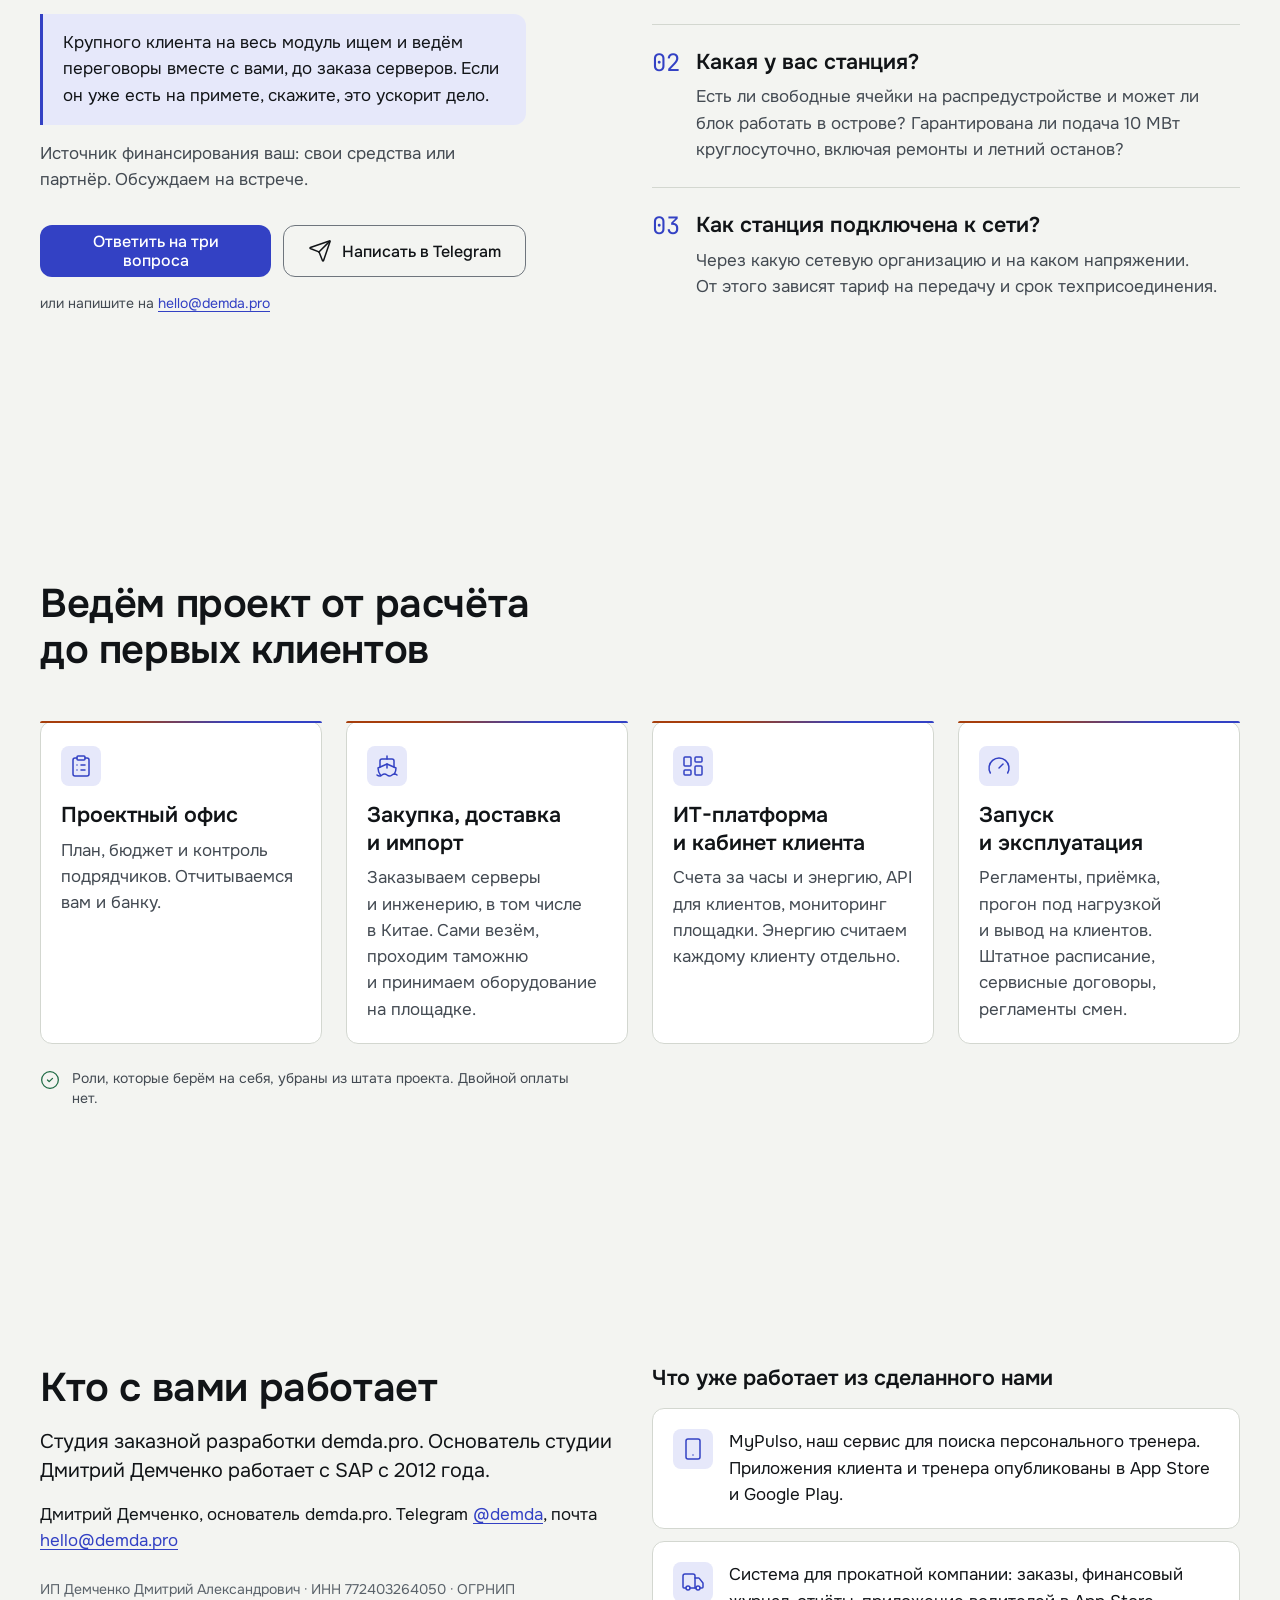
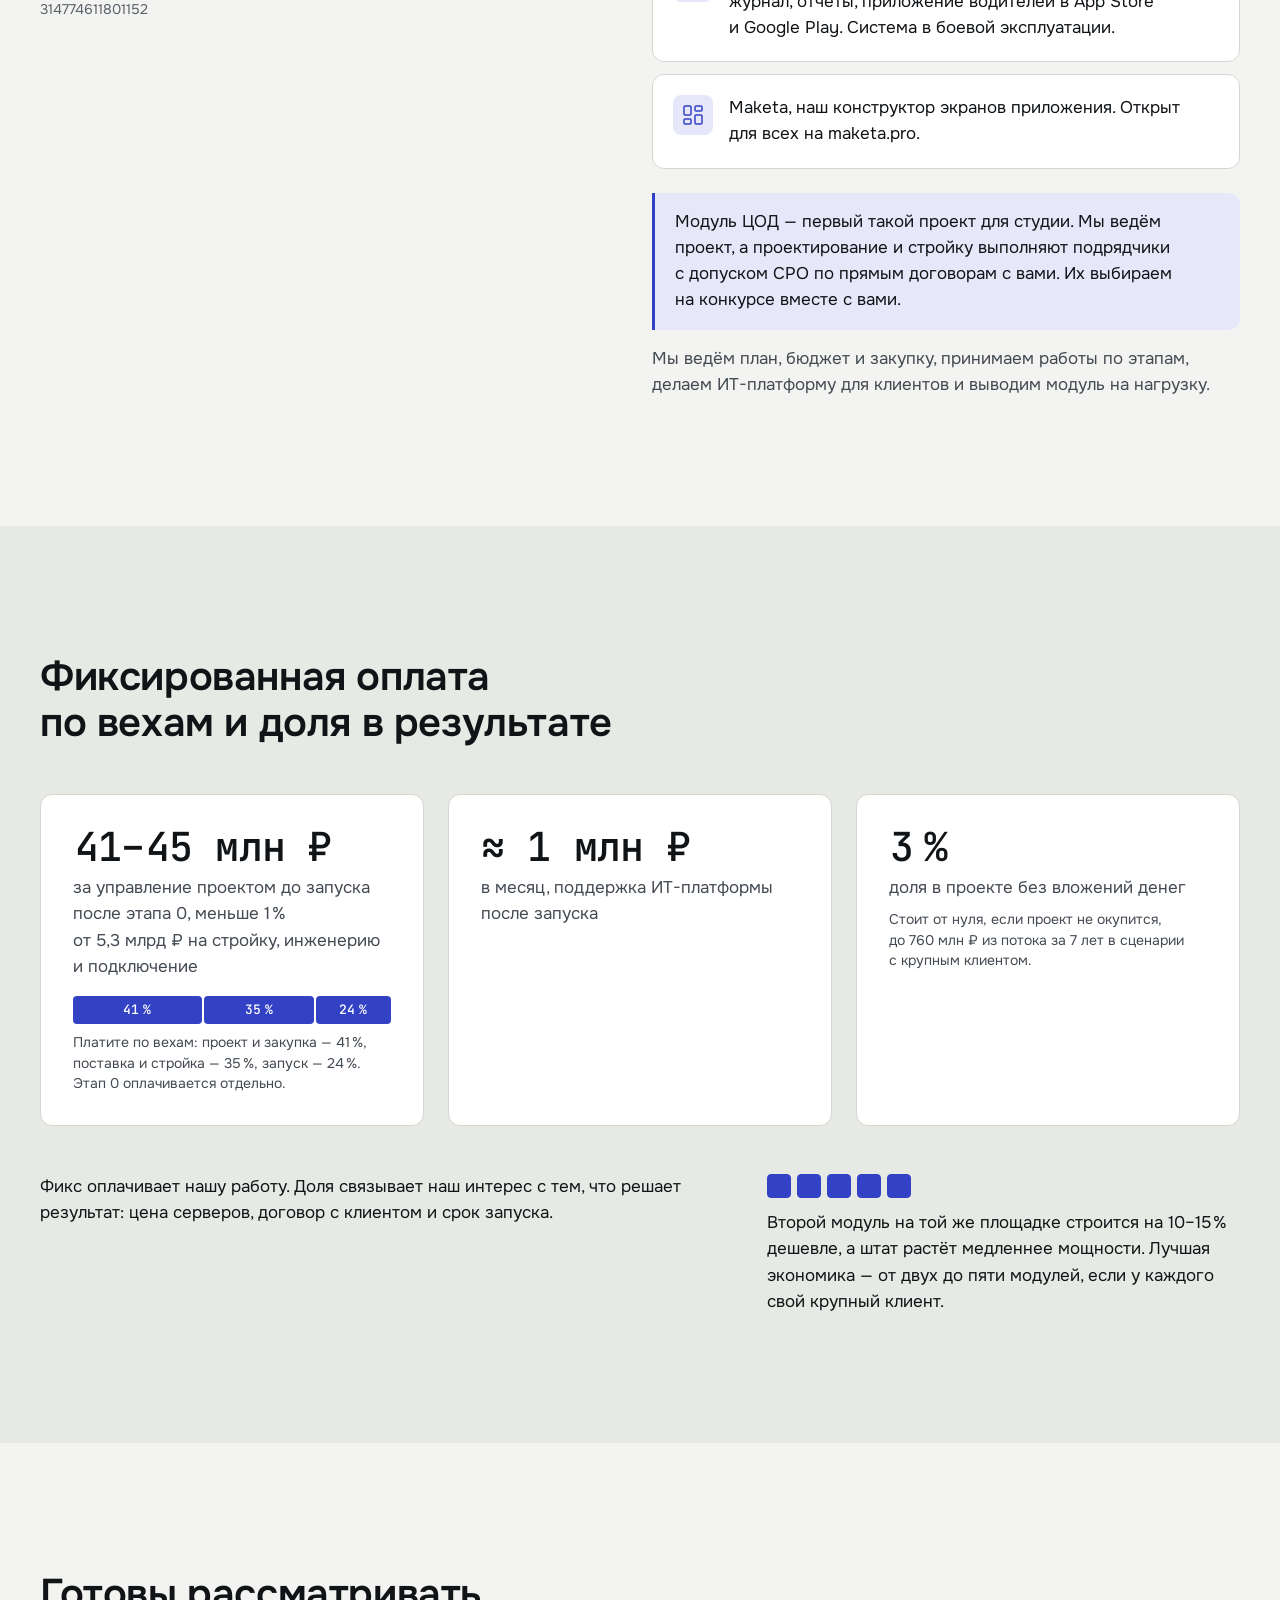
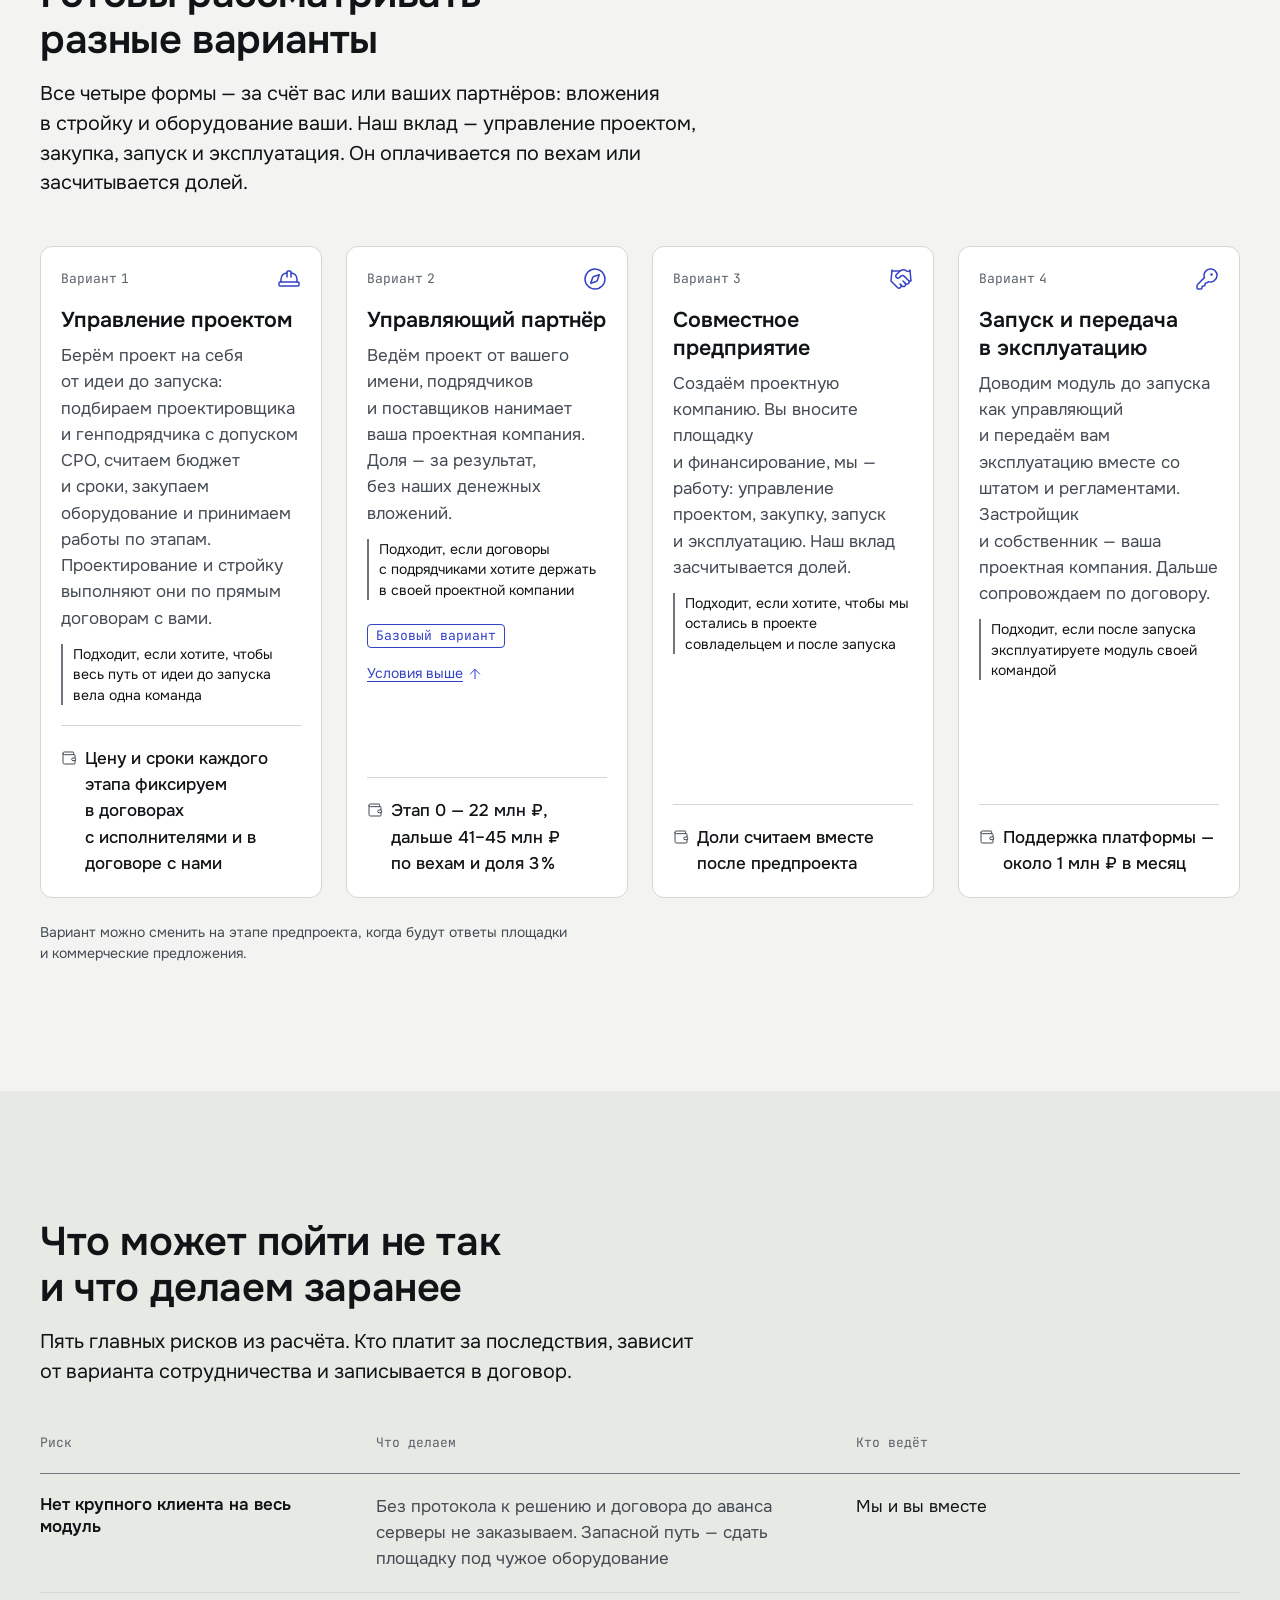
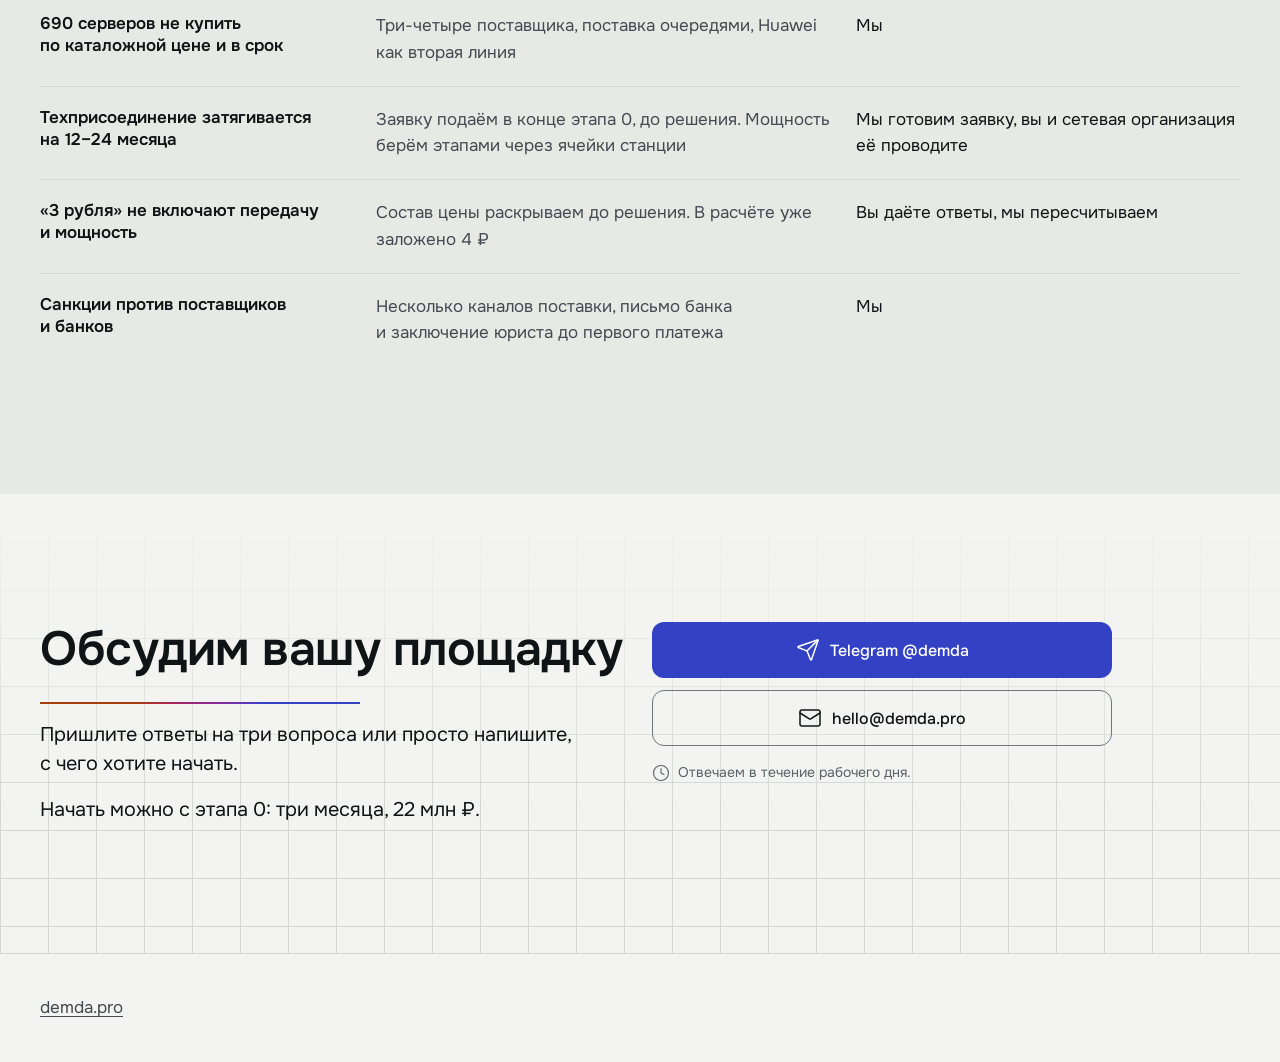
==== commit f813f05c: "ai-dc: правки плеера" ====
--- a/ai-dc/index.html
+++ b/ai-dc/index.html
@@ -752,19 +752,19 @@
 
 
 <template id="tpl-video-link">
-  <button class="vlink" type="button" data-video-open aria-label="Смотреть видео, 1 минута 50 секунд"><svg class="ico" aria-hidden="true"><use href="#i-play"/></svg><span>Смотреть, 1:50</span></button>
+  <button class="vlink" type="button" data-video-open aria-label="Смотреть видео, 1 минута 40 секунд"><svg class="ico" aria-hidden="true"><use href="#i-play"/></svg><span>Смотреть, 1:40</span></button>
 </template>
 <template id="tpl-video-section">
   <section class="sec" id="video">
     <div class="wrap two">
       <div class="two-head"><h2>Как модуль появляется на вашей площадке</h2><p class="lead">От заказа на заводе до первых клиентов. Кадры иллюстративные, цифры те же, что на странице.</p></div>
       <div class="two-body">
-        <button class="poster" type="button" data-video-open aria-label="Смотреть видео, 1 минута 50 секунд">
+        <button class="poster" type="button" data-video-open aria-label="Смотреть видео, 1 минута 40 секунд">
           <picture><source type="image/avif" srcset="video-poster-960.avif 960w, video-poster-1920.avif 1920w" sizes="(min-width: 1024px) 820px, 100vw"><source type="image/webp" srcset="video-poster-960.webp 960w, video-poster-1920.webp 1920w" sizes="(min-width: 1024px) 820px, 100vw"><img src="video-poster-960.webp" width="960" height="540" alt="" loading="lazy" decoding="async"></picture>
           <span class="play"><svg class="ico" aria-hidden="true"><use href="#i-play"/></svg></span>
           <span class="badge mono">Иллюстрация</span>
         </button>
-        <p class="small faint">1:50 · со звуком и субтитрами</p>
+        <p class="small faint">1:40 · со звуком</p>
       </div>
     </div>
   </section>
--- a/ai-dc/ai-dc.css
+++ b/ai-dc/ai-dc.css
@@ -60,6 +60,7 @@
 
 /* ---------- основа ---------- */
 *, *::before, *::after { box-sizing: border-box; }
+[hidden] { display: none !important; }
 html { -webkit-text-size-adjust: 100%; scroll-padding-top: 72px; color-scheme: light dark; }
 html[data-theme="light"] { color-scheme: light; }
 html[data-theme="dark"] { color-scheme: dark; }
